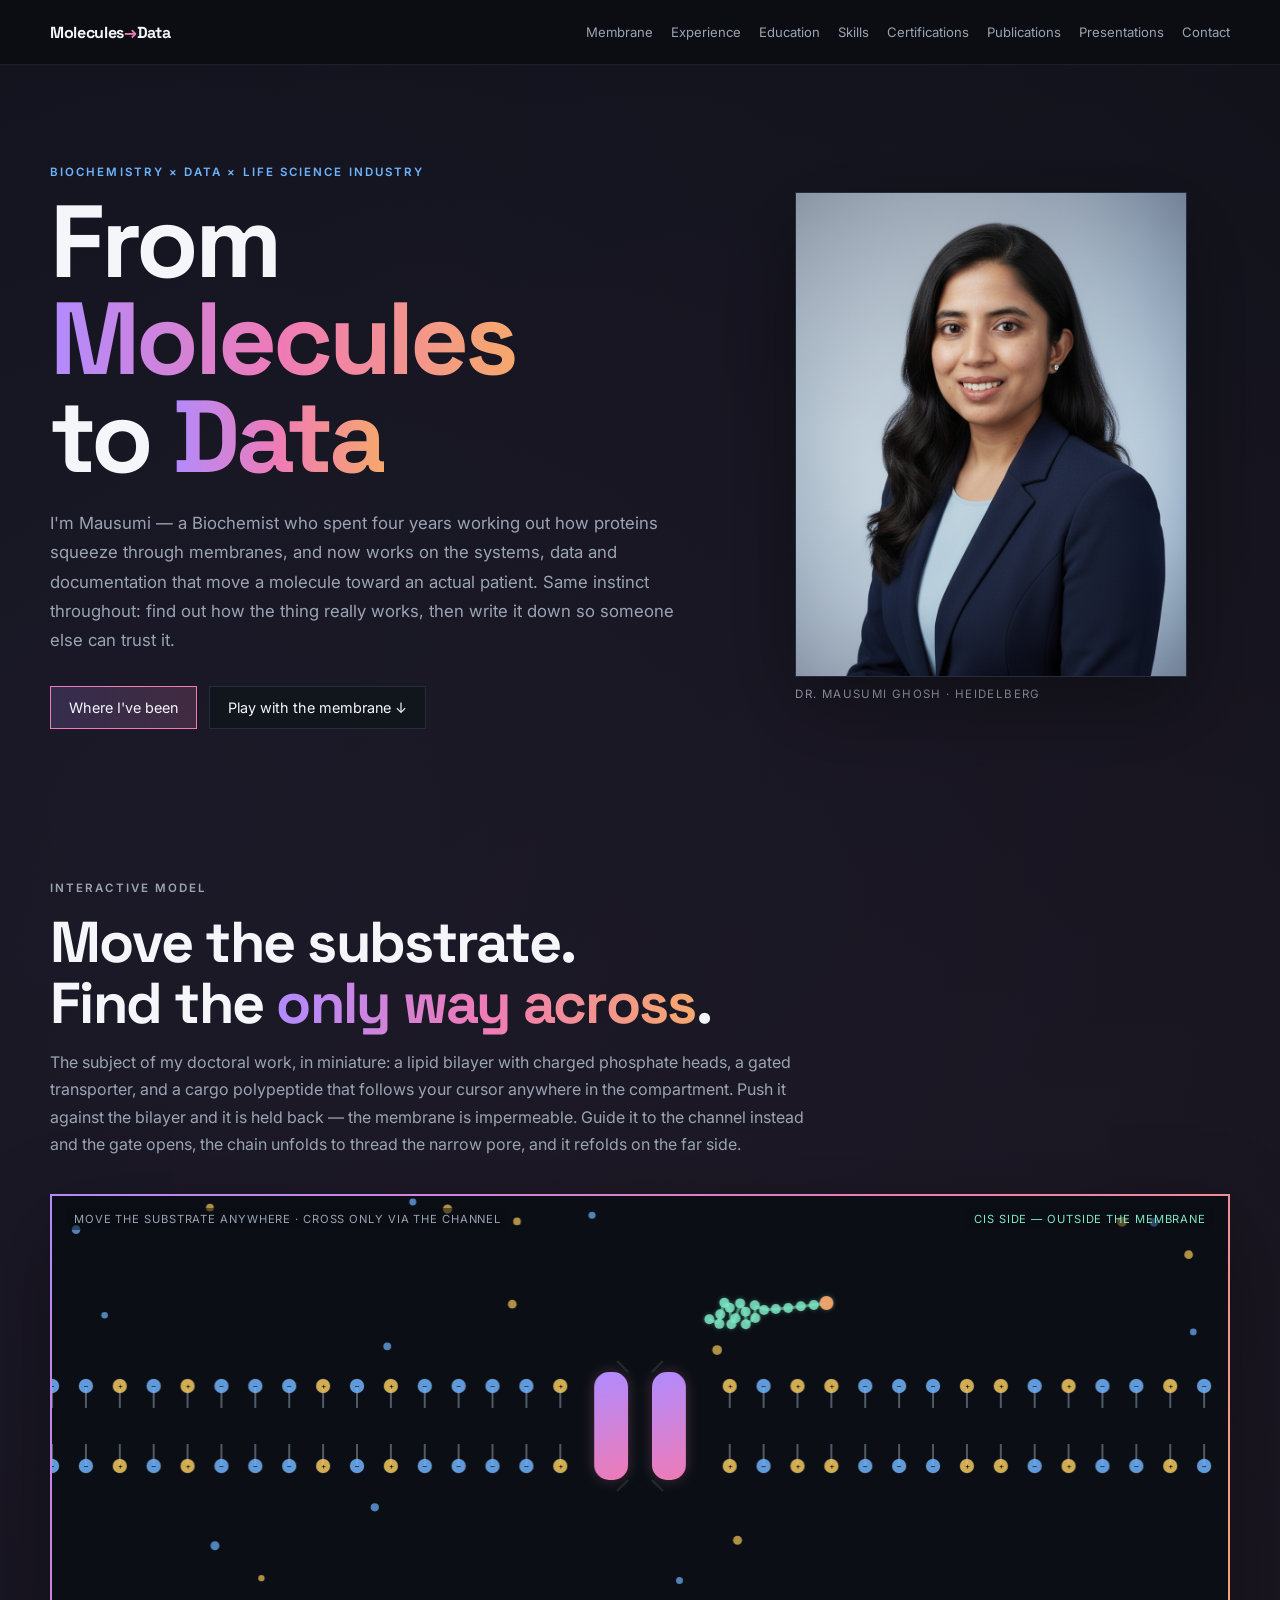
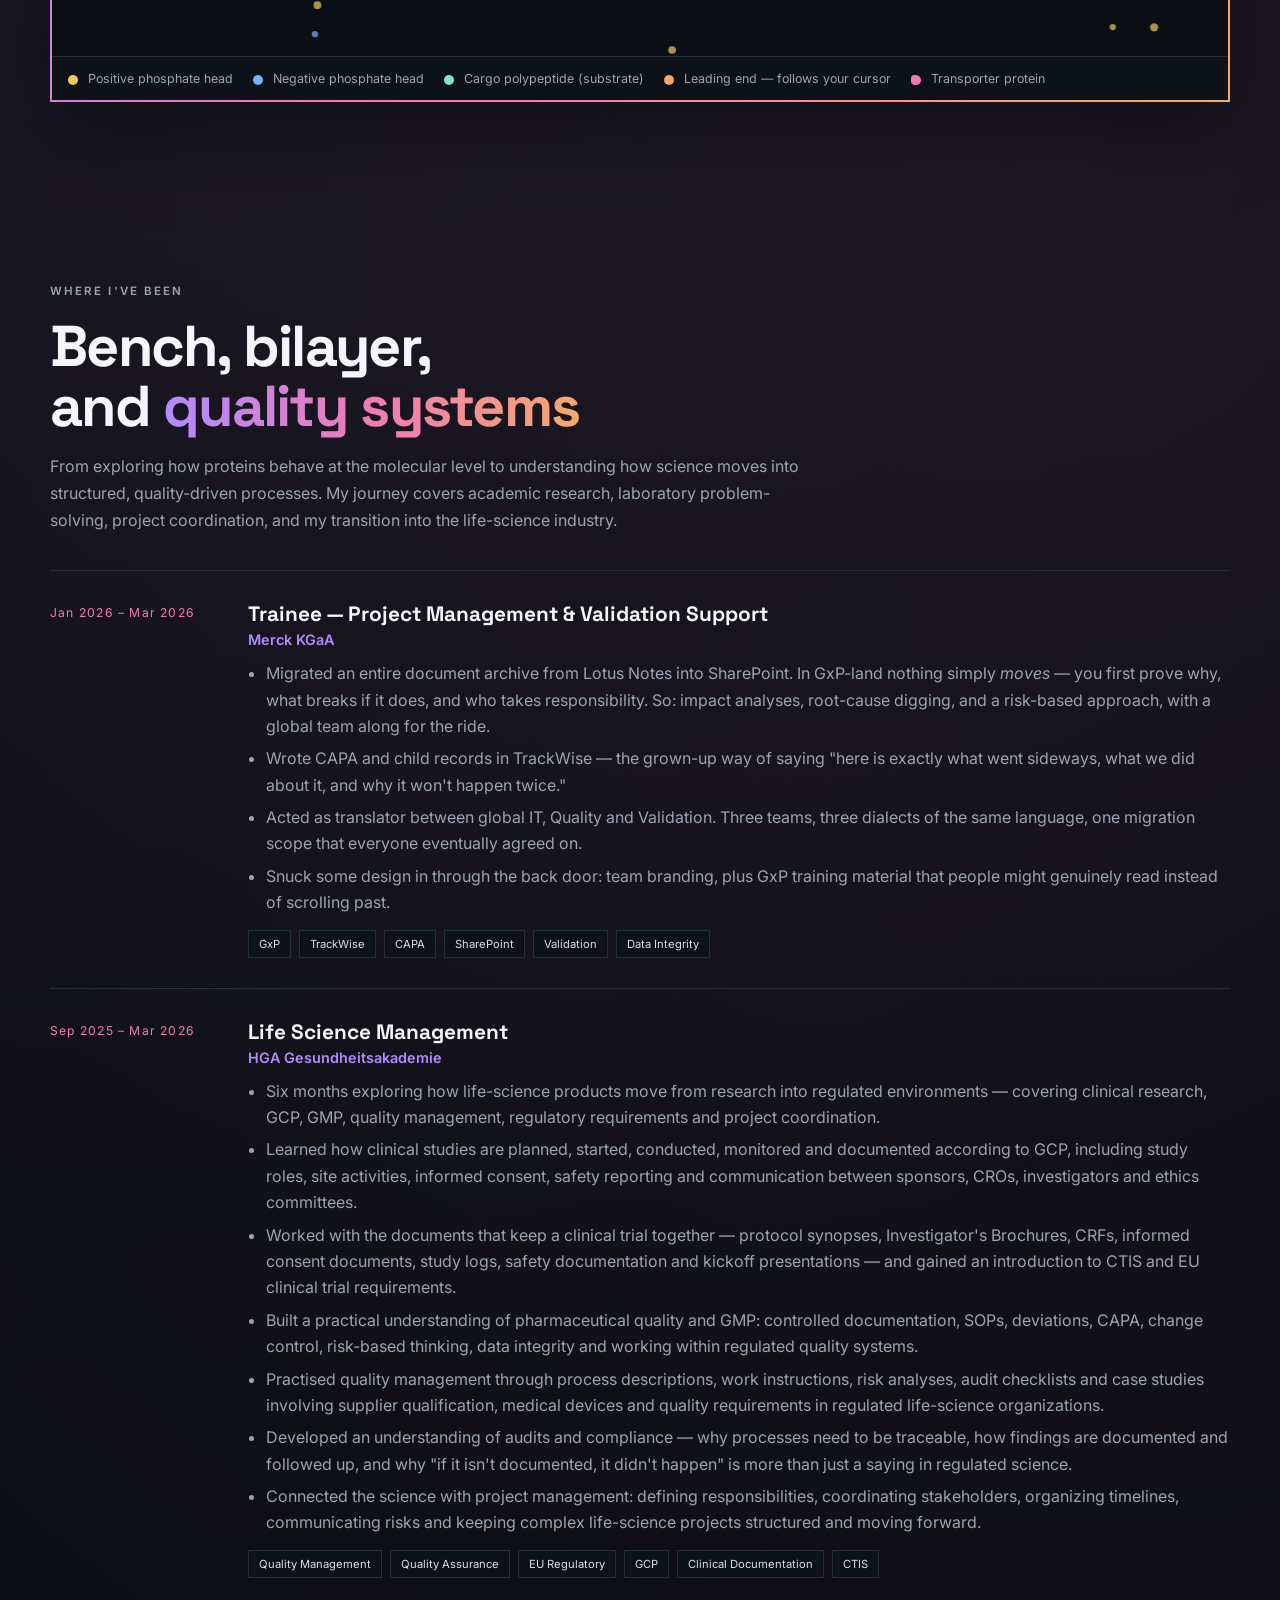
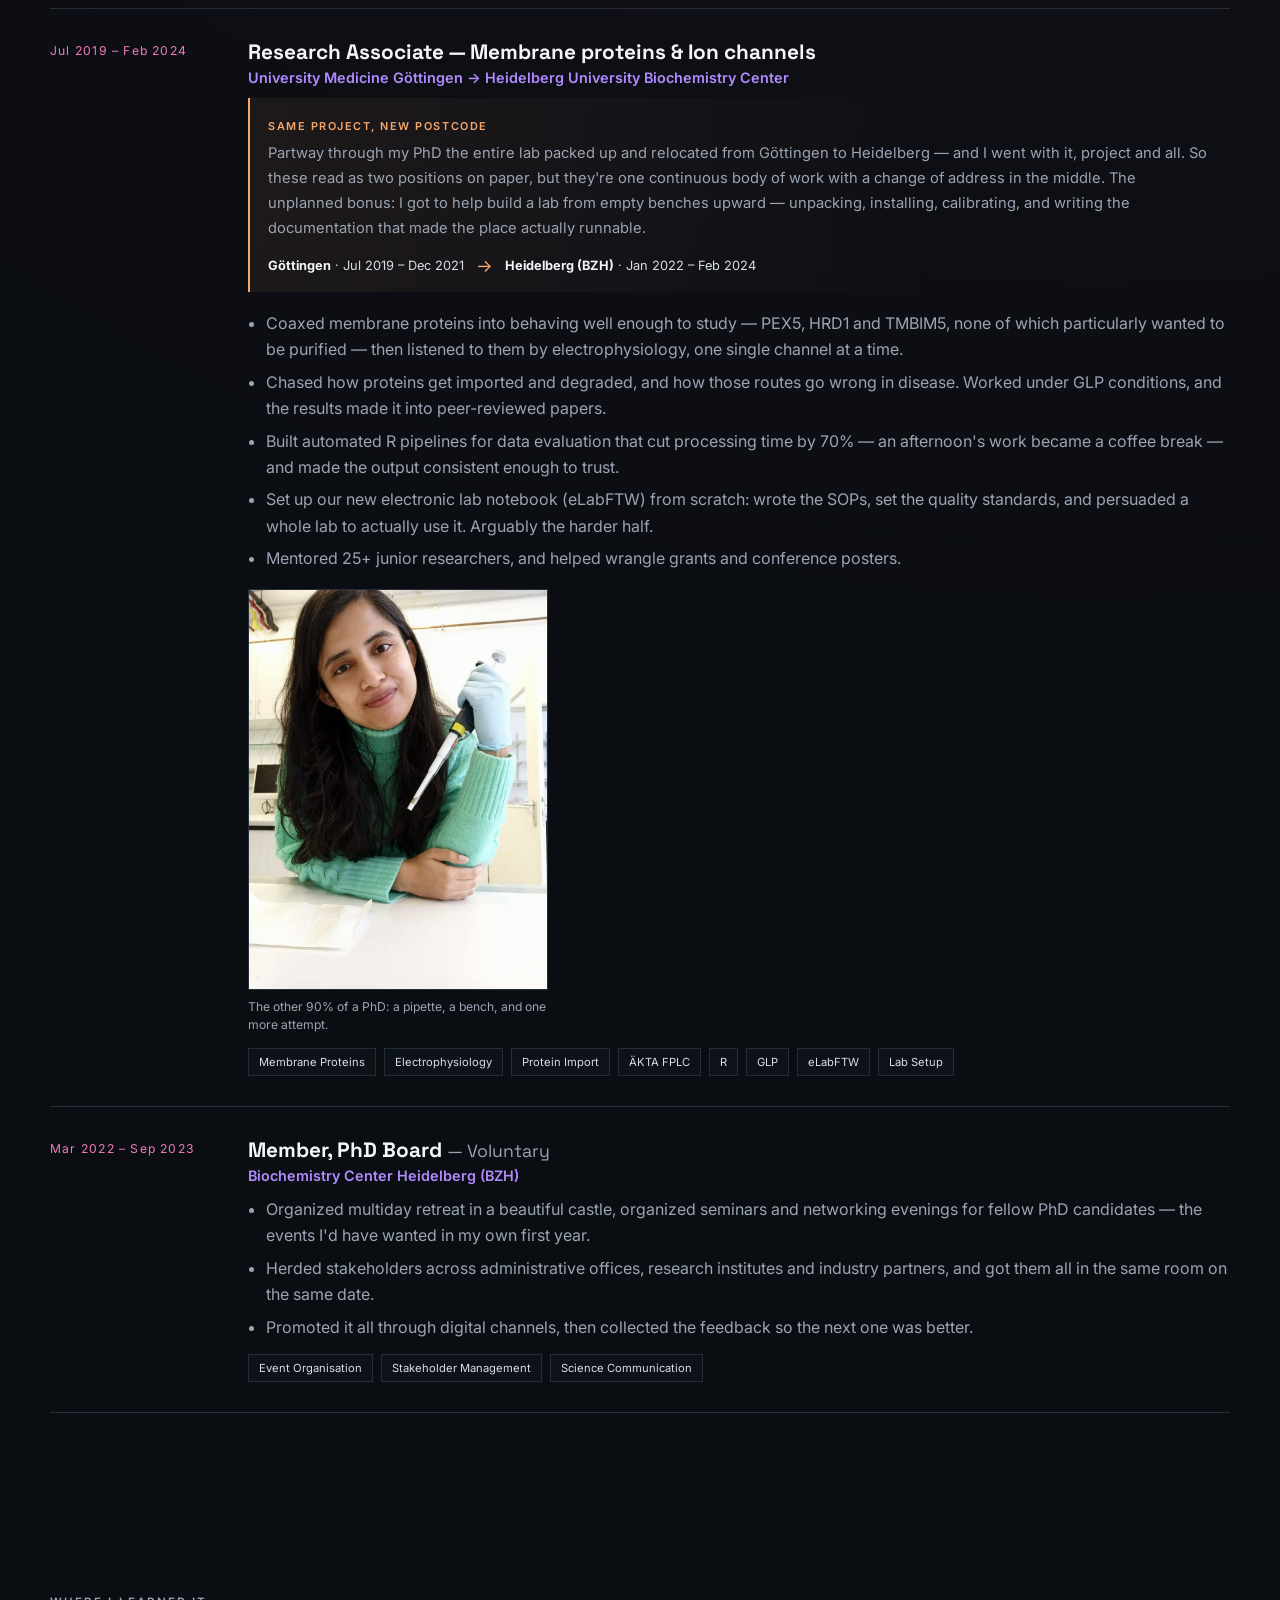
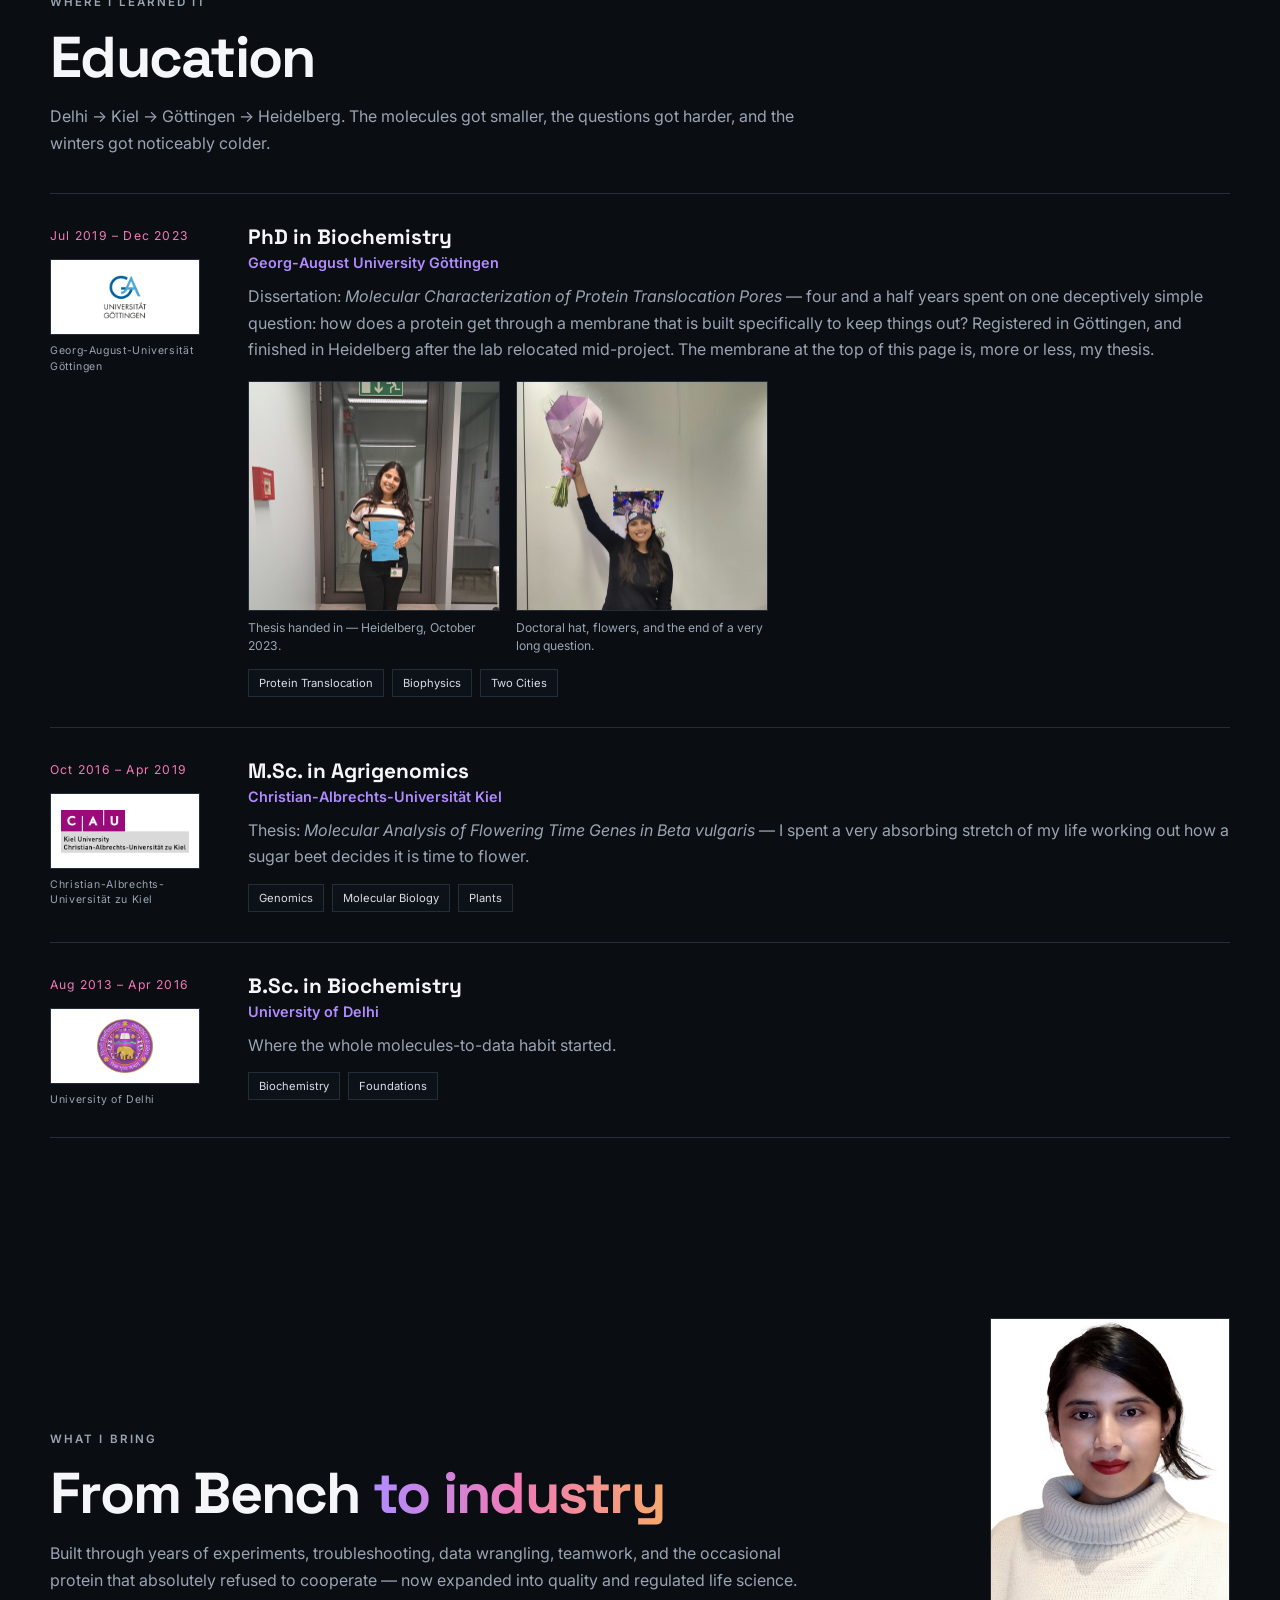
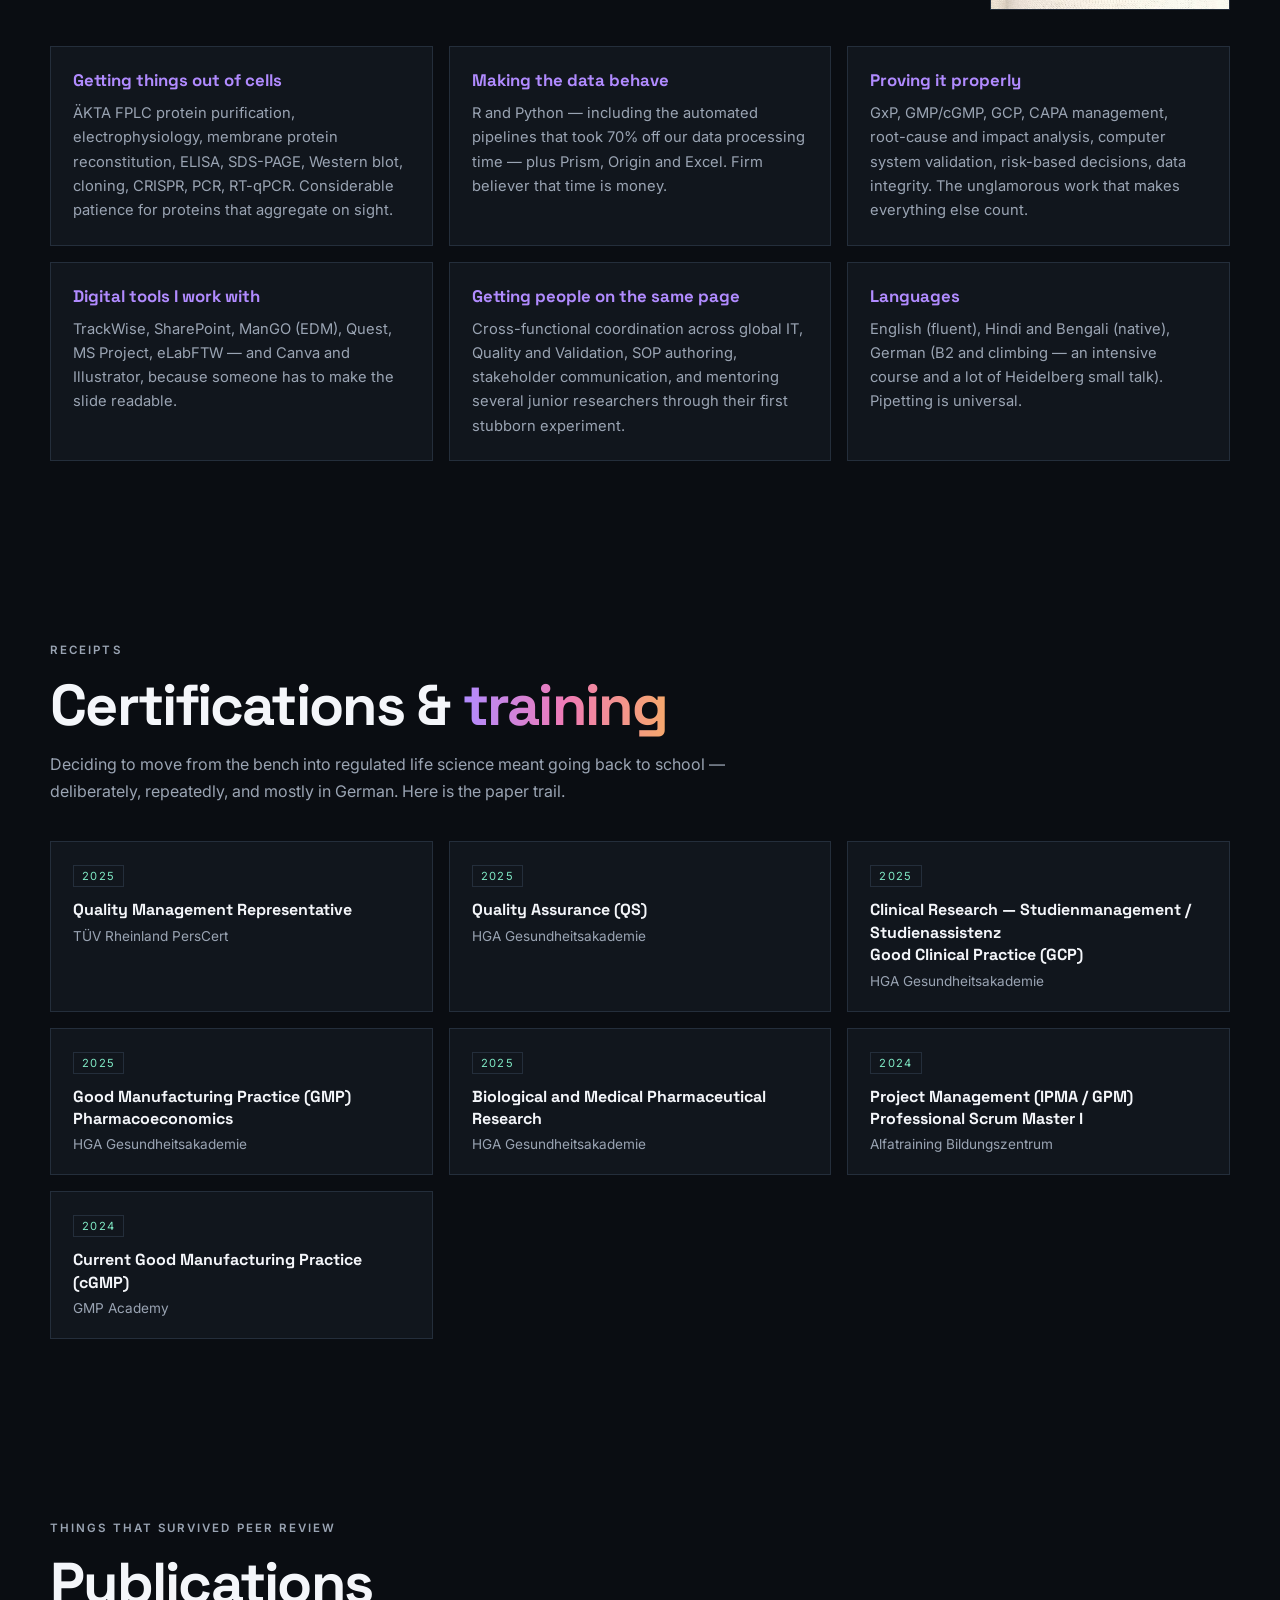
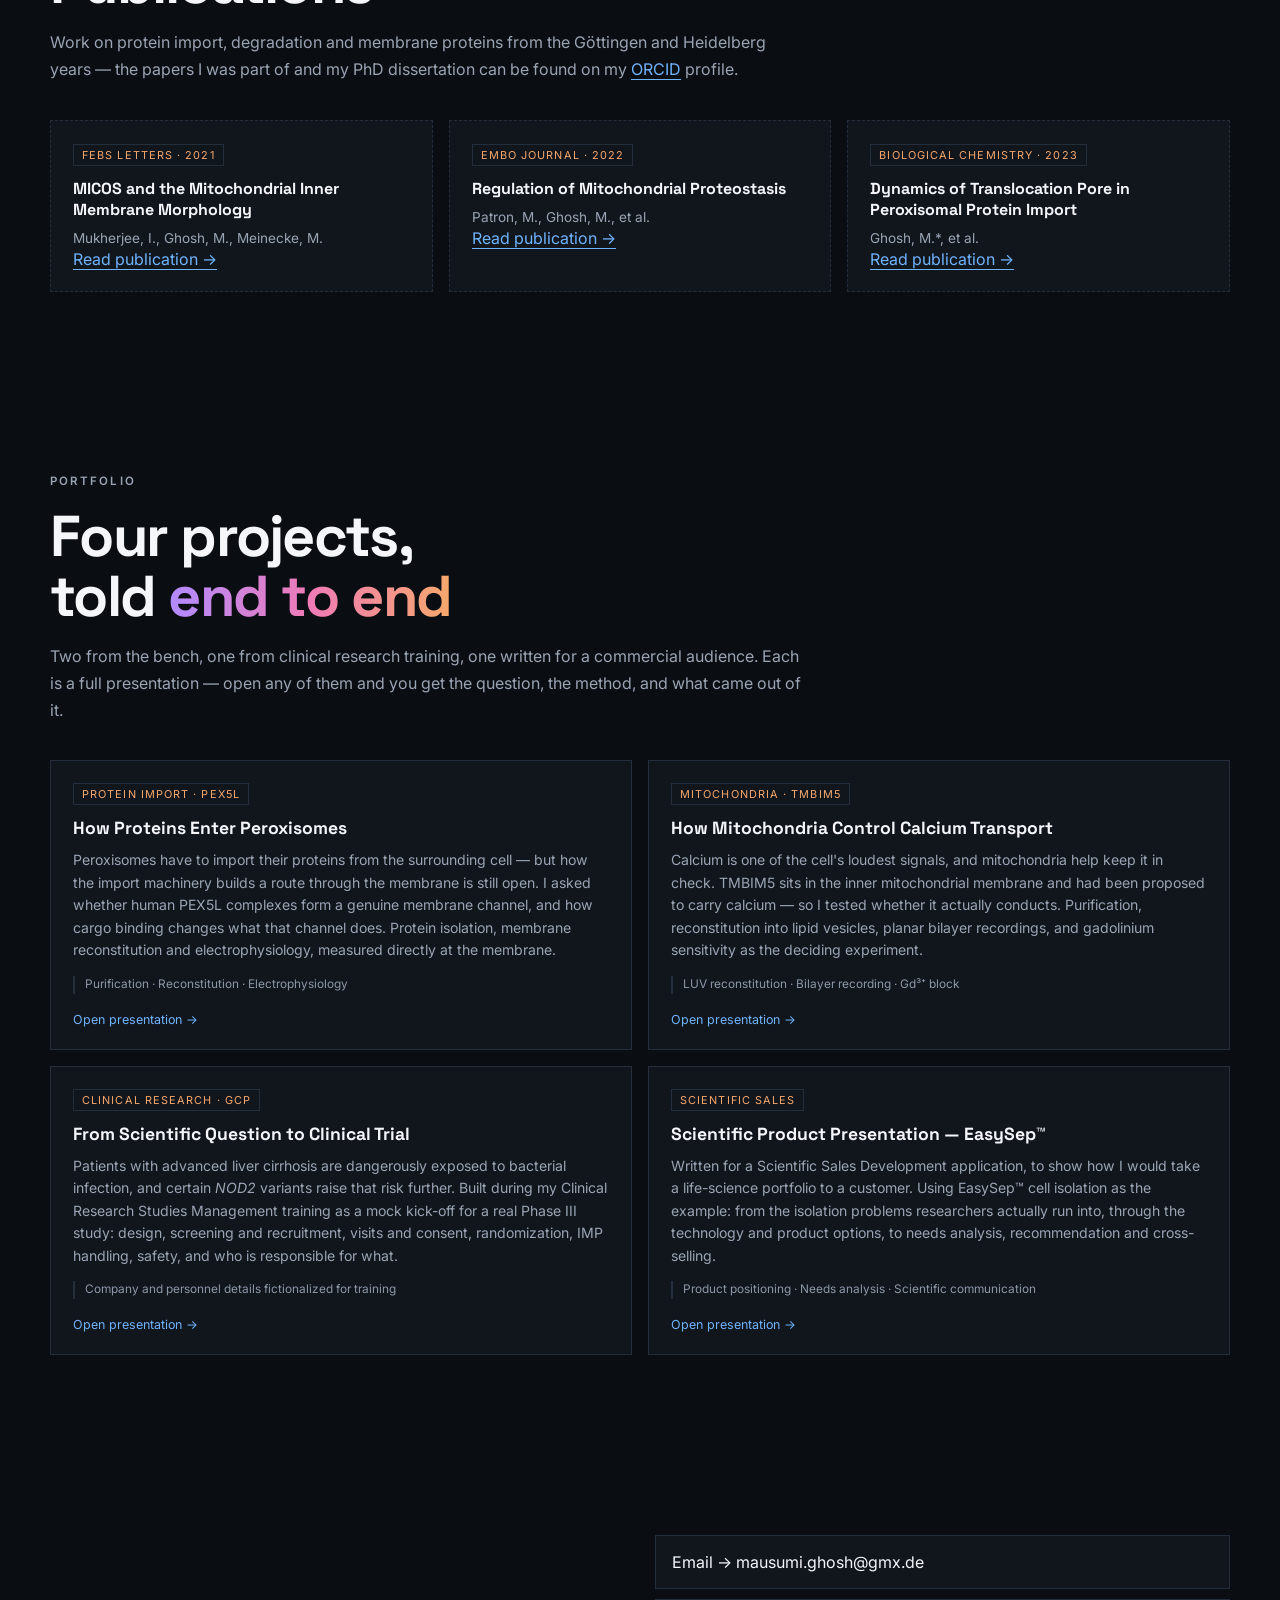
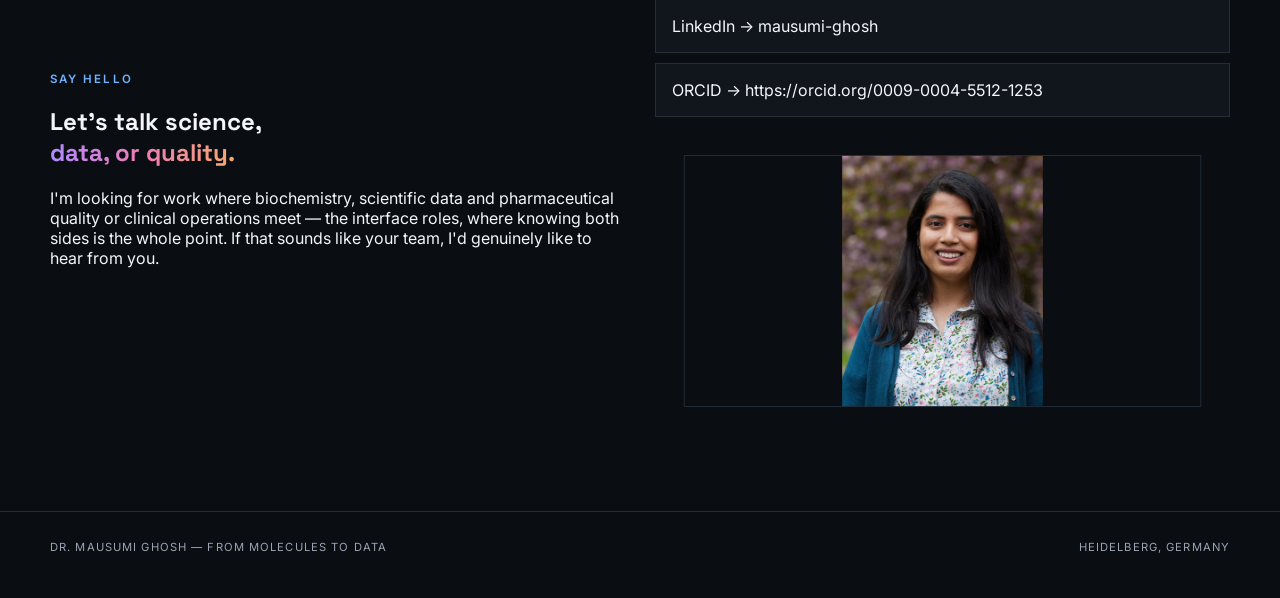
==== index.html @ 6fac4096 "Typo" ====
<!DOCTYPE html>
<html lang="en">
<head>
<meta charset="UTF-8" />
<meta name="viewport" content="width=device-width, initial-scale=1.0" />
<title>From Molecules to Data — Dr. Mausumi Ghosh</title>
<meta name="description" content="Dr. Mausumi Ghosh — Biochemist bridging membrane protein research, scientific data, and pharmaceutical quality." />
<link rel="icon" href="data:,">
<link rel="preconnect" href="https://fonts.googleapis.com">
<link rel="preconnect" href="https://fonts.gstatic.com" crossorigin>
<link href="https://fonts.googleapis.com/css2?family=Space+Grotesk:wght@500;700&family=Inter:wght@400;500;600&display=swap" rel="stylesheet">
<link rel="stylesheet" href="style.css">
</head>
<body>

<nav>
  <div class="shell nav-inner">
    <a class="brand" href="#top">Molecules<span>→</span>Data</a>
    <div class="links">
      <a href="#membrane">Membrane</a>
      <a href="#experience">Experience</a>
      <a href="#education">Education</a>
      <a href="#skills">Skills</a>
      <a href="#certifications">Certifications</a>
      <a href="#publications">Publications</a>
      <a href="#presentations">Presentations</a>
      <a href="#contact">Contact</a>
    </div>
  </div>
</nav>

<header class="hero" id="top">
  <div class="shell hero-inner">
    <div class="hero-copy">
    <p class="kicker">Biochemistry × Data × Life Science Industry</p>
    <h1>From <span class="gradient">Molecules</span><br>to <span class="gradient">Data</span></h1>
    <p class="lead">I'm Mausumi — a Biochemist who spent four years working out how proteins squeeze through
      membranes, and now works on the systems, data and documentation that move a molecule toward an actual patient.
      Same instinct throughout: find out how the thing really works, then write it down so someone else can trust it.</p>
    <div class="ctas">
      <a class="btn primary" href="#experience">Where I've been</a>
      <a class="btn" href="#membrane">Play with the membrane ↓</a>
    </div>
    </div>
    <figure class="hero-portrait">
      <img src="docs/Images/Personal Pics/Mausumi.png" alt="Portrait of Dr. Mausumi Ghosh" width="900" height="1116">
      <figcaption>Dr. Mausumi Ghosh · Heidelberg</figcaption>
    </figure>
  </div>
</header>

<section id="membrane">
  <div class="shell">
    <div class="section-title">
      <p class="eyebrow">Interactive model</p>
      <h2>Move the substrate.<br>Find the <span class="gradient">only way across</span>.</h2>
      <p>The subject of my doctoral work, in miniature: a lipid bilayer with charged phosphate heads, a gated
        transporter, and a cargo polypeptide that follows your cursor anywhere in the compartment. Push it against
        the bilayer and it is held back — the membrane is impermeable. Guide it to the channel instead and the gate
        opens, the chain unfolds to thread the narrow pore, and it refolds on the far side.</p>
    </div>
    <div class="canvas-frame">
      <canvas id="membraneCanvas"></canvas>
      <div class="canvas-hint">move the substrate anywhere · cross only via the channel</div>
      <div class="canvas-readout" id="translocationReadout">translocation 10%</div>
      <div class="legend">
        <span><i class="dot pos"></i> Positive phosphate head</span>
        <span><i class="dot neg"></i> Negative phosphate head</span>
        <span><i class="dot mol"></i> Cargo polypeptide (substrate)</span>
        <span><i class="dot lead"></i> Leading end — follows your cursor</span>
        <span><i class="dot protein"></i> Transporter protein</span>
      </div>
    </div>
  </div>
</section>

<section id="experience">
  <div class="shell">
    <div class="section-title">
      <p class="eyebrow">Where I've been</p>
      <h2>Bench, bilayer,<br>and <span class="gradient">quality systems</span></h2>
      <p>From exploring how proteins behave at the molecular level to understanding how 
        science moves into structured, quality-driven processes. My journey covers academic 
        research, laboratory problem-solving, project coordination, and my transition into 
        the life-science industry.  </p>
    </div>
    <div class="timeline">

      <div class="timeline-item">
        <div class="timeline-date">Jan 2026 – Mar 2026</div>
        <div class="timeline-body">
          <h3>Trainee — Project Management &amp; Validation Support</h3>
          <p class="org">Merck KGaA</p>
          <ul>
            <li>Migrated an entire document archive from Lotus Notes into SharePoint. In GxP-land nothing simply
              <em>moves</em> — you first prove why, what breaks if it does, and who takes responsibility. So: impact
              analyses, root-cause digging, and a risk-based approach, with a global team along for the ride.</li>
            <li>Wrote CAPA and child records in TrackWise — the grown-up way of saying "here is exactly what went
              sideways, what we did about it, and why it won't happen twice."</li>
            <li>Acted as translator between global IT, Quality and Validation. Three teams, three dialects of the
              same language, one migration scope that everyone eventually agreed on.</li>
            <li>Snuck some design in through the back door: team branding, plus GxP training material that people
              might genuinely read instead of scrolling past.</li>
          </ul>
          <div class="tag-row">
            <span class="tag">GxP</span><span class="tag">TrackWise</span><span class="tag">CAPA</span>
            <span class="tag">SharePoint</span><span class="tag">Validation</span><span class="tag">Data Integrity</span>
          </div>
        </div>
      </div>

      <div class="timeline-item">
        <div class="timeline-date">Sep 2025 – Mar 2026</div>
        <div class="timeline-body">
          <h3>Life Science Management</h3>
          <p class="org">HGA Gesundheitsakademie</p>
<ul>
  <li>Six months exploring how life-science products move from research into regulated environments — covering
    clinical research, GCP, GMP, quality management, regulatory requirements and project coordination.</li>

  <li>Learned how clinical studies are planned, started, conducted, monitored and documented according to GCP,
    including study roles, site activities, informed consent, safety reporting and communication between sponsors,
    CROs, investigators and ethics committees.</li>

  <li>Worked with the documents that keep a clinical trial together — protocol synopses, Investigator's Brochures,
    CRFs, informed consent documents, study logs, safety documentation and kickoff presentations — and gained an
    introduction to CTIS and EU clinical trial requirements.</li>

  <li>Built a practical understanding of pharmaceutical quality and GMP: controlled documentation, SOPs,
    deviations, CAPA, change control, risk-based thinking, data integrity and working within regulated quality
    systems.</li>

  <li>Practised quality management through process descriptions, work instructions, risk analyses, audit
    checklists and case studies involving supplier qualification, medical devices and quality requirements in
    regulated life-science organizations.</li>

  <li>Developed an understanding of audits and compliance — why processes need to be traceable, how findings are
    documented and followed up, and why "if it isn't documented, it didn't happen" is more than just a saying in
    regulated science.</li>

  <li>Connected the science with project management: defining responsibilities, coordinating stakeholders,
    organizing timelines, communicating risks and keeping complex life-science projects structured and moving
    forward.</li>
</ul>
          </ul>
          <div class="tag-row">
            <span class="tag">Quality Management</span><span class="tag">Quality Assurance</span><span class="tag">EU Regulatory</span><span class="tag">GCP</span><span class="tag">Clinical Documentation</span>
            <span class="tag">CTIS</span>
          </div>
        </div>
      </div>

      <div class="timeline-item">
        <div class="timeline-date">Jul 2019 – Feb 2024</div>
        <div class="timeline-body">
          <h3>Research Associate — Membrane proteins &amp; Ion channels</h3>
          <p class="org">University Medicine Göttingen → Heidelberg University Biochemistry Center</p>

          <div class="move-note">
            <span class="move-label">Same project, new postcode</span>
            <p>Partway through my PhD the entire lab packed up and relocated from Göttingen to Heidelberg — and I
              went with it, project and all. So these read as two positions on paper, but they're one continuous
              body of work with a change of address in the middle. The unplanned bonus: I got to help build a lab
              from empty benches upward — unpacking, installing, calibrating, and writing the documentation that
              made the place actually runnable.</p>
            <div class="move-legs">
              <span><strong>Göttingen</strong> · Jul 2019 – Dec 2021</span>
              <span class="move-arrow">→</span>
              <span><strong>Heidelberg (BZH)</strong> · Jan 2022 – Feb 2024</span>
            </div>
          </div>

          <ul>
            <li>Coaxed membrane proteins into behaving well enough to study — PEX5, HRD1 and TMBIM5, none of which
              particularly wanted to be purified — then listened to them by electrophysiology, one single channel
              at a time.</li>
            <li>Chased how proteins get imported and degraded, and how those routes go wrong in disease. Worked
              under GLP conditions, and the results made it into peer-reviewed papers.</li>
            <li>Built automated R pipelines for data evaluation that cut processing time by 70% — an afternoon's
              work became a coffee break — and made the output consistent enough to trust.</li>
            <li>Set up our new electronic lab notebook (eLabFTW) from scratch: wrote the SOPs, set the quality
              standards, and persuaded a whole lab to actually use it. Arguably the harder half.</li>
            <li>Mentored 25+ junior researchers, and helped wrangle grants and conference posters.</li>
          </ul>
          <figure class="photo-inline">
            <img src="assets/photos/lab-bench.jpg" alt="Mausumi Ghosh at the lab bench holding a pipette" loading="lazy" width="1000" height="1336">
            <figcaption>The other 90% of a PhD: a pipette, a bench, and one more attempt.</figcaption>
          </figure>
          <div class="tag-row">
            <span class="tag">Membrane Proteins</span><span class="tag">Electrophysiology</span>
            <span class="tag">Protein Import</span><span class="tag">ÄKTA FPLC</span>
            <span class="tag">R</span><span class="tag">GLP</span><span class="tag">eLabFTW</span>
            <span class="tag">Lab Setup</span>
          </div>
        </div>
      </div>

      <div class="timeline-item">
        <div class="timeline-date">Mar 2022 – Sep 2023</div>
        <div class="timeline-body">
          <h3>Member, PhD Board <span class="muted-note">— Voluntary</span></h3>
          <p class="org">Biochemistry Center Heidelberg (BZH)</p>
          <ul>
            <li>Organized multiday retreat in a beautiful castle, organized seminars and networking evenings for fellow PhD candidates — the events I'd
              have wanted in my own first year.</li>
            <li>Herded stakeholders across administrative offices, research institutes and industry partners, and
              got them all in the same room on the same date.</li>
            <li>Promoted it all through digital channels, then collected the feedback so the next one was better.</li>
          </ul>
          <div class="tag-row">
            <span class="tag">Event Organisation</span><span class="tag">Stakeholder Management</span>
            <span class="tag">Science Communication</span>
          </div>
        </div>
      </div>

    </div>
  </div>
</section>

<section id="education">
  <div class="shell">
    <div class="section-title">
      <p class="eyebrow">Where I learned it</p>
      <h2>Education</h2>
      <p>Delhi → Kiel → Göttingen → Heidelberg. The molecules got smaller, the questions got harder, and the
        winters got noticeably colder.</p>
    </div>
    <div class="timeline">

      <div class="timeline-item">
        <div class="timeline-date">
          Jul 2019 – Dec 2023
          <figure class="uni-logo">
            <img src="assets/uni/goettingen.png" alt="Georg-August-Universität Göttingen logo" loading="lazy" width="300" height="300">
            <figcaption>Georg-August-Universität Göttingen</figcaption>
          </figure>
        </div>
        <div class="timeline-body">
          <h3>PhD in Biochemistry</h3>
          <p class="org">Georg-August University Göttingen</p>
          <p class="single">Dissertation: <em>Molecular Characterization of Protein Translocation Pores</em> —
            four and a half years spent on one deceptively simple question: how does a protein get through a
            membrane that is built specifically to keep things out? Registered in Göttingen, and finished in
            Heidelberg after the lab relocated mid-project. The membrane at the top of this page is, more or
            less, my thesis.</p>
          <div class="photo-strip">
            <figure>
              <img src="assets/photos/thesis-submission.jpg" alt="Mausumi Ghosh holding her bound doctoral thesis" loading="lazy" width="1000" height="1333">
              <figcaption>Thesis handed in — Heidelberg, October 2023.</figcaption>
            </figure>
            <figure>
              <img src="assets/photos/graduation.jpg" alt="Mausumi Ghosh celebrating her doctoral graduation" loading="lazy" width="1000" height="1330">
              <figcaption>Doctoral hat, flowers, and the end of a very long question.</figcaption>
            </figure>
          </div>
          <div class="tag-row">
            <span class="tag">Protein Translocation</span><span class="tag">Biophysics</span>
            <span class="tag">Two Cities</span>
          </div>
        </div>
      </div>

      <div class="timeline-item">
        <div class="timeline-date">
          Oct 2016 – Apr 2019
          <figure class="uni-logo">
            <img src="assets/uni/kiel.png" alt="Christian-Albrechts-Universität zu Kiel logo" loading="lazy" width="340" height="114">
            <figcaption>Christian-Albrechts-Universität zu Kiel</figcaption>
          </figure>
        </div>
        <div class="timeline-body">
          <h3>M.Sc. in Agrigenomics</h3>
          <p class="org">Christian-Albrechts-Universität Kiel</p>
          <p class="single">Thesis: <em>Molecular Analysis of Flowering Time Genes in Beta vulgaris</em> — I spent
            a very absorbing stretch of my life working out how a sugar beet decides it is time to flower. </p>
          <div class="tag-row">
            <span class="tag">Genomics</span><span class="tag">Molecular Biology</span><span class="tag">Plants</span>
          </div>
        </div>
      </div>

      <div class="timeline-item">
        <div class="timeline-date">
          Aug 2013 – Apr 2016
          <figure class="uni-logo">
            <img src="assets/uni/delhi.png" alt="University of Delhi logo" loading="lazy" width="317" height="310">
            <figcaption>University of Delhi</figcaption>
          </figure>
        </div>
        <div class="timeline-body">
          <h3>B.Sc. in Biochemistry</h3>
          <p class="org">University of Delhi</p>
          <p class="single">Where the whole molecules-to-data habit started.</p>
          <div class="tag-row">
            <span class="tag">Biochemistry</span><span class="tag">Foundations</span>
          </div>
        </div>
      </div>

    </div>
  </div>
</section>

<section id="skills">
  <div class="shell">
    <div class="skills-intro">
    <div class="section-title">
      <p class="eyebrow">What I bring </p>
      <h2>From Bench <span class="gradient">to industry</span></h2>
      <p>Built through years of experiments, troubleshooting, data wrangling, teamwork, 
        and the occasional protein that absolutely refused to cooperate — now expanded 
        into quality and regulated life science. </p>
    </div>
      <figure class="portrait-plate">
        <img src="docs/Images/Personal Pics/IMG_20201010_193233.jpg" alt="Portrait of Dr. Mausumi Ghosh" loading="lazy" width="700" height="936">
      </figure>
    </div>
    <div class="skill-grid">
      <div class="skill-card">
        <h3>Getting things out of cells</h3>
        <p>ÄKTA FPLC protein purification, electrophysiology, membrane protein reconstitution, ELISA, SDS-PAGE,
          Western blot, cloning, CRISPR, PCR, RT-qPCR. Considerable patience for proteins that aggregate on sight.</p>
      </div>
      <div class="skill-card">
        <h3>Making the data behave</h3>
        <p>R and Python — including the automated pipelines that took 70% off our data processing time — plus Prism,
          Origin and Excel. Firm believer that time is money.</p>
      </div>
      <div class="skill-card">
        <h3>Proving it properly</h3>
        <p>GxP, GMP/cGMP, GCP, CAPA management, root-cause and impact analysis, computer system validation,
          risk-based decisions, data integrity. The unglamorous work that makes everything else count.</p>
      </div>
      <div class="skill-card">
        <h3>Digital tools I work with</h3>
        <p>TrackWise, SharePoint, ManGO (EDM), Quest, MS Project, eLabFTW — and Canva and Illustrator,
          because someone has to make the slide readable.</p>
      </div>
      <div class="skill-card">
        <h3>Getting people on the same page</h3>
        <p>Cross-functional coordination across global IT, Quality and Validation, SOP authoring, stakeholder
          communication, and mentoring several junior researchers through their first stubborn experiment.</p>
      </div>
      <div class="skill-card">
        <h3>Languages</h3>
        <p>English (fluent), Hindi and Bengali (native), German (B2 and climbing — an intensive course and a lot of
          Heidelberg small talk). Pipetting is universal.</p>
      </div>
    </div>
  </div>
</section>

<section id="certifications">
  <div class="shell">
    <div class="section-title">
      <p class="eyebrow">Receipts</p>
      <h2>Certifications &amp; <span class="gradient">training</span></h2>
      <p>Deciding to move from the bench into regulated life science meant going back to school — deliberately,
        repeatedly, and mostly in German. Here is the paper trail.</p>
    </div>
    <div class="cert-grid">
      <div class="cert-card">
        <span class="cert-year">2025</span>
        <h3>Quality Management Representative</h3>
        <p>TÜV Rheinland PersCert</p>
      </div>
      <div class="cert-card">
        <span class="cert-year">2025</span>
        <h3>Quality Assurance (QS)</h3>
        <p>HGA Gesundheitsakademie</p>
      </div>
      <div class="cert-card">
        <span class="cert-year">2025</span>
        <h3>Clinical Research — Studienmanagement / Studienassistenz<br>Good Clinical Practice (GCP)</h3>
        <p>HGA Gesundheitsakademie</p>
      </div>
      <div class="cert-card">
        <span class="cert-year">2025</span>
        <h3>Good Manufacturing Practice (GMP)<br>Pharmacoeconomics</h3>
        <p>HGA Gesundheitsakademie</p>
      </div>
      <div class="cert-card">
        <span class="cert-year">2025</span>
        <h3>Biological and Medical Pharmaceutical Research</h3>
        <p>HGA Gesundheitsakademie</p>
      </div>
      <div class="cert-card">
        <span class="cert-year">2024</span>
        <h3>Project Management (IPMA / GPM)<br>Professional Scrum Master I</h3>
        <p>Alfatraining Bildungszentrum</p>
      </div>
      <div class="cert-card">
        <span class="cert-year">2024</span>
        <h3>Current Good Manufacturing Practice (cGMP)</h3>
        <p>GMP Academy</p>
      </div>
    </div>
  </div>
</section>

<section id="publications">
  <div class="shell">
    <div class="section-title">
      <p class="eyebrow">Things that survived peer review</p>
      <h2>Publications</h2>
      <p>Work on protein import, degradation and membrane proteins from the Göttingen and Heidelberg years — the
        papers I was part of and my PhD dissertation can be found on my 
        <a class="inline-link" href="#" id="orcidLink" target="_blank" rel="noopener">ORCID</a> profile.
      </p>
    </div>
    <div class="pub-grid" id="pubGrid">
      <div class="pub-card">
        <span class="pub-tag">FEBS Letters · 2021</span>
        <h3>MICOS and the Mitochondrial Inner Membrane Morphology</h3>
        <p>Mukherjee, I., Ghosh, M., Meinecke, M.</p>
        <a class="inline-link" href="https://doi.org/10.1002/1873-3468.14089" target="_blank" rel="noopener">Read publication →</a>
      </div>
      <div class="pub-card">
        <span class="pub-tag">EMBO Journal · 2022</span>
        <h3>Regulation of Mitochondrial Proteostasis</h3>
        <p>Patron, M., Ghosh, M., et al.</p>
        <a class="inline-link" href="https://doi.org/10.15252/embj.2021110476" target="_blank" rel="noopener">Read publication →</a>
      </div>
      <div class="pub-card">
        <span class="pub-tag">Biological Chemistry · 2023</span>
        <h3>Dynamics of Translocation Pore in Peroxisomal Protein Import</h3>
        <p>Ghosh, M.*, et al.</p>
        <a class="inline-link" href="https://www.degruyterbrill.com/document/doi/10.1515/hsz-2022-0170/html" target="_blank" rel="noopener">Read publication →</a>
      </div>
    </div>
  </div>
</section>

<section id="presentations">
  <div class="shell">
    <div class="section-title">
      <p class="eyebrow">Portfolio</p>
      <h2>Four projects,<br>told <span class="gradient">end to end</span></h2>
      <p>Two from the bench, one from clinical research training, one written for a commercial audience. Each is a
        full presentation — open any of them and you get the question, the method, and what came out of it.</p>
    </div>
    <div class="pres-grid">

      <a class="pres-card" href="assets/presentations/human-pex5-peroxisomal-import.pdf" target="_blank" rel="noopener">
        <span class="pub-tag">Protein import · PEX5L</span>
        <h3>How Proteins Enter Peroxisomes</h3>
        <p>Peroxisomes have to import their proteins from the surrounding cell — but how the import machinery
          builds a route through the membrane is still open. I asked whether human PEX5L complexes form a genuine
          membrane channel, and how cargo binding changes what that channel does. Protein isolation, membrane
          reconstitution and electrophysiology, measured directly at the membrane.</p>
        <span class="pres-meta">Purification · Reconstitution · Electrophysiology</span>
        <span class="pres-link">Open presentation →</span>
      </a>

      <a class="pres-card" href="assets/presentations/tmbim5-calcium-transport.pdf" target="_blank" rel="noopener">
        <span class="pub-tag">Mitochondria · TMBIM5</span>
        <h3>How Mitochondria Control Calcium Transport</h3>
        <p>Calcium is one of the cell's loudest signals, and mitochondria help keep it in check. TMBIM5 sits in the
          inner mitochondrial membrane and had been proposed to carry calcium — so I tested whether it actually
          conducts. Purification, reconstitution into lipid vesicles, planar bilayer recordings, and gadolinium
          sensitivity as the deciding experiment.</p>
        <span class="pres-meta">LUV reconstitution · Bilayer recording · Gd³⁺ block</span>
        <span class="pres-link">Open presentation →</span>
      </a>

      <a class="pres-card" href="assets/presentations/clinical-trial-kickoff.pdf" target="_blank" rel="noopener">
        <span class="pub-tag">Clinical research · GCP</span>
        <h3>From Scientific Question to Clinical Trial</h3>
        <p>Patients with advanced liver cirrhosis are dangerously exposed to bacterial infection, and certain
          <em>NOD2</em> variants raise that risk further. Built during my Clinical Research Studies Management
          training as a mock kick-off for a real Phase III study: design, screening and recruitment, visits and
          consent, randomization, IMP handling, safety, and who is responsible for what.</p>
        <span class="pres-meta">Company and personnel details fictionalized for training</span>
        <span class="pres-link">Open presentation →</span>
      </a>

      <a class="pres-card" href="assets/presentations/easysep-product-portfolio.pdf" target="_blank" rel="noopener">
        <span class="pub-tag">Scientific sales</span>
        <h3>Scientific Product Presentation — EasySep™</h3>
        <p>Written for a Scientific Sales Development application, to show how I would take a life-science
          portfolio to a customer. Using EasySep™ cell isolation as the example: from the isolation problems
          researchers actually run into, through the technology and product options, to needs analysis,
          recommendation and cross-selling.</p>
        <span class="pres-meta">Product positioning · Needs analysis · Scientific communication</span>
        <span class="pres-link">Open presentation →</span>
      </a>

    </div>
  </div>
</section>

<section id="contact">
  <div class="shell contact-grid">
    <div>
      <p class="eyebrow">Say hello</p>
      <h2>Let's talk science,<br><span class="gradient">data, or quality.</span></h2>
      <p>I'm looking for work where biochemistry, scientific data and pharmaceutical quality or clinical operations
        meet — the interface roles, where knowing both sides is the whole point. If that sounds like your team,
        I'd genuinely like to hear from you.</p>
    </div>
    <div class="contact-links">
      <a class="contact-link" href="mailto:mausumi.ghosh@gmx.de">Email → mausumi.ghosh@gmx.de</a>
      <a class="contact-link" href="https://www.linkedin.com/in/mausumi-ghosh" target="_blank" rel="noopener">LinkedIn → mausumi-ghosh</a>
      <a class="contact-link" href="#" id="orcidLink2" target="_blank" rel="noopener">ORCID → add your iD</a>
      <figure class="contact-portrait">
        <img src="assets/photos/portrait-outdoor.jpg" alt="Portrait of Dr. Mausumi Ghosh outdoors" loading="lazy" width="900" height="1126">
      </figure>
    </div>
  </div>
</section>

<footer class="site-footer">
  <div class="shell footer-inner">
    <span>DR. MAUSUMI GHOSH — FROM MOLECULES TO DATA</span>
    <span>HEIDELBERG, GERMANY</span>
  </div>
</footer>

<script src="script.js"></script>
</body>
</html>
---- style.css ----
:root{
  --bg:#0a0d12;
  --panel:#11161d;
  --panel2:#151c24;
  --text:#f4f6fa;
  --muted:#9aa4b3;
  --line:#242e3b;
  --mint:#7fe8c4;
  --purple:#b18bff;
  --pink:#ef7bb6;
  --peach:#f6a86c;
  --blue:#6fb4ff;
  --pos:#f6c85a;
  --neg:#6fb4ff;
  --shadow:0 28px 80px rgba(0,0,0,.35);
}

*{box-sizing:border-box}
html{scroll-behavior:smooth}
body{
  margin:0;
  background:
    radial-gradient(circle at 12% 8%, rgba(177,139,255,.08), transparent 24%),
    radial-gradient(circle at 86% 18%, rgba(239,123,182,.06), transparent 26%),
    var(--bg);
  color:var(--text);
  font-family:'Inter',ui-sans-serif,system-ui,-apple-system,sans-serif;
}
h1,h2,h3{font-family:'Space Grotesk',ui-sans-serif,system-ui,sans-serif}
a{color:inherit;text-decoration:none}
.shell{width:min(1180px,calc(100% - 34px));margin:auto}
.gradient{
  background:linear-gradient(90deg,var(--purple),var(--pink),var(--peach));
  -webkit-background-clip:text;background-clip:text;color:transparent;
}

nav{
  position:sticky;top:0;z-index:30;
  border-bottom:1px solid rgba(255,255,255,.08);
  background:rgba(10,13,18,.82);
  backdrop-filter:blur(14px);
}
.nav-inner{height:64px;display:flex;align-items:center;justify-content:space-between;gap:20px}
.brand{font-weight:700;letter-spacing:-.02em;font-family:'Space Grotesk',sans-serif}
.brand span{color:var(--pink)}
.links{display:flex;gap:18px;flex-wrap:wrap}
.links a{font-size:.82rem;color:var(--muted)}
.links a:hover{color:var(--text)}

.hero{padding:100px 0 60px}
.hero-inner{
  display:grid;grid-template-columns:minmax(0,1.15fr) minmax(0,.85fr);
  gap:56px;align-items:center;
}
.hero-portrait{margin:0; max-width:440px; width:82%; justify-self:center;}
.hero-portrait img{
  display:block;width:100%;height:auto;
  border:1px solid var(--line);
  box-shadow:var(--shadow);
  filter:saturate(.95);
}
.hero-portrait figcaption{
  margin-top:10px;color:var(--muted);font-size:.72rem;
  letter-spacing:.12em;text-transform:uppercase;
}
.kicker,.eyebrow{
  color:var(--blue);text-transform:uppercase;letter-spacing:.18em;
  font-size:.72rem;margin:0 0 14px;font-weight:600;
}
.hero h1{
  margin:0;font-size:clamp(3rem,8vw,6.4rem);line-height:.95;
  letter-spacing:-.04em;font-weight:700;
}
.hero p.lead{max-width:680px;color:var(--muted);line-height:1.75;font-size:1.05rem;margin:24px 0 30px}
.ctas{display:flex;gap:12px;flex-wrap:wrap}
.btn{
  display:inline-block;border:1px solid var(--line);background:var(--panel);
  color:var(--text);padding:12px 18px;cursor:pointer;transition:.2s ease;font-size:.9rem;
}
.btn:hover{transform:translateY(-2px);border-color:var(--pink)}
.btn.primary{
  background:linear-gradient(90deg,rgba(177,139,255,.18),rgba(239,123,182,.18));
  border-color:var(--pink);
}

section{padding:90px 0}
.section-title{margin-bottom:36px;max-width:760px}
.section-title h2{margin:8px 0 16px;font-size:clamp(2.1rem,4.5vw,3.6rem);letter-spacing:-.03em;line-height:1.05}
.section-title p{color:var(--muted);line-height:1.7}

/* membrane canvas */
.canvas-frame{
  position:relative;padding:2px;
  background:linear-gradient(135deg,var(--purple),var(--pink),var(--peach));
  box-shadow:var(--shadow);
}
#membraneCanvas{
  display:block;width:100%;height:460px;background:#0b0f15;
  touch-action:none;
}
.canvas-hint{
  position:absolute;top:14px;left:16px;color:var(--muted);
  font-size:.7rem;letter-spacing:.08em;text-transform:uppercase;
  pointer-events:none;background:rgba(10,13,18,.5);padding:4px 8px;
}
.canvas-readout{
  position:absolute;top:14px;right:16px;color:var(--mint);
  font-size:.7rem;letter-spacing:.08em;text-transform:uppercase;
  pointer-events:none;background:rgba(10,13,18,.5);padding:4px 8px;
  font-variant-numeric:tabular-nums;
}
.legend{
  display:flex;gap:20px;flex-wrap:wrap;padding:14px 16px;background:#0d1118;
  font-size:.78rem;color:var(--muted);border-top:1px solid var(--line);
}
.legend .dot{display:inline-block;width:10px;height:10px;border-radius:50%;margin-right:6px;vertical-align:middle}
.dot.pos{background:var(--pos)}
.dot.neg{background:var(--neg)}
.dot.mol{background:var(--mint)}
.dot.lead{background:var(--peach)}
.dot.protein{background:var(--pink);border-radius:40% 60% 55% 45%}

/* timeline */
.timeline{display:grid}
.timeline-item{
  display:grid;grid-template-columns:170px 1fr;gap:28px;
  padding:30px 0;border-top:1px solid var(--line);
}
.timeline-item:last-child{border-bottom:1px solid var(--line)}
.timeline-date{color:var(--pink);font-size:.76rem;letter-spacing:.1em;padding-top:4px}
.uni-logo{margin:16px 0 0;max-width:150px}
.uni-logo img{
  display:block;width:100%;height:76px;object-fit:contain;
  background:#fff;border:1px solid var(--line);padding:10px;
}
.uni-logo figcaption{
  margin-top:8px;color:var(--muted);font-size:.66rem;
  letter-spacing:.06em;line-height:1.45;text-transform:none;
}
.timeline-body h3{margin:0 0 4px;font-size:1.3rem}
.timeline-body .org{color:var(--purple);margin:0 0 12px;font-size:.9rem;font-weight:600}
.timeline-body ul{margin:0;padding-left:18px;color:var(--muted);line-height:1.65}
.timeline-body li{margin-bottom:6px}
.timeline-body p.single{color:var(--muted);line-height:1.65;margin:0}
.photo-inline{margin:18px 0 0;max-width:300px}
.photo-inline img{
  display:block;width:100%;height:auto;
  border:1px solid var(--line);
}
.photo-inline figcaption,.photo-strip figcaption{
  margin-top:8px;color:var(--muted);font-size:.76rem;line-height:1.5;
}
.photo-strip{
  display:grid;grid-template-columns:repeat(2,minmax(0,1fr));
  gap:16px;margin-top:18px;max-width:520px;
}
.photo-strip figure{margin:0}
.photo-strip img{
  display:block;width:100%;height:230px;object-fit:cover;object-position:center 20%;
  border:1px solid var(--line);
}

.tag-row{display:flex;flex-wrap:wrap;gap:8px;margin-top:14px}
.tag{border:1px solid var(--line);padding:6px 10px;font-size:.7rem;background:#0d1218;color:#d8dee7}
.muted-note{color:var(--muted);font-weight:400;font-size:.85em}

/* the Göttingen → Heidelberg relocation callout */
.move-note{
  border-left:2px solid var(--peach);
  background:linear-gradient(90deg,rgba(246,168,108,.07),transparent 70%);
  padding:16px 18px;margin:0 0 18px;
}
.move-label{
  display:inline-block;color:var(--peach);font-size:.68rem;
  letter-spacing:.14em;text-transform:uppercase;font-weight:600;margin-bottom:8px;
}
.move-note p{margin:0;color:var(--muted);line-height:1.7;font-size:.92rem}
.move-legs{
  display:flex;align-items:center;gap:12px;flex-wrap:wrap;margin-top:14px;
  font-size:.8rem;color:#d8dee7;
}
.move-legs strong{color:var(--text)}
.move-arrow{color:var(--peach);font-size:1.1rem}

/* skills */
.skills-intro{
  display:grid;grid-template-columns:minmax(0,1fr) 240px;
  gap:40px;align-items:end;margin-bottom:36px;
}
.skills-intro .section-title{margin-bottom:0}
.portrait-plate{
  margin:0;
  background:linear-gradient(170deg,#eef1f8,#b4c1d8);
  border:1px solid var(--line);
  overflow:hidden;
}
.portrait-plate img{
  display:block;width:100%;height:290px;
  object-fit:cover;object-position:center 18%;
}

.skill-grid{display:grid;grid-template-columns:repeat(3,1fr);gap:16px}
.skill-card{border:1px solid var(--line);background:var(--panel);padding:22px}
.skill-card h3{margin:0 0 10px;font-size:1.05rem;color:var(--purple)}
.skill-card p{margin:0;color:var(--muted);line-height:1.65;font-size:.92rem}

/* certifications */
.cert-grid{display:grid;grid-template-columns:repeat(3,1fr);gap:16px}
.cert-card{
  border:1px solid var(--line);background:var(--panel);padding:22px;
  position:relative;
}
.cert-year{
  display:inline-block;color:var(--mint);font-size:.7rem;letter-spacing:.12em;
  border:1px solid var(--line);padding:3px 8px;margin-bottom:12px;
}
.cert-card h3{margin:0 0 6px;font-size:1rem;line-height:1.4}
.cert-card p{margin:0;color:var(--muted);font-size:.85rem}

/* publications */
.pub-grid{display:grid;grid-template-columns:repeat(3,1fr);gap:16px}
.pub-card{border:1px dashed var(--line);background:var(--panel);padding:22px}
.pub-tag{
  display:inline-block;font-size:.68rem;letter-spacing:.1em;color:var(--peach);
  border:1px solid var(--line);padding:3px 8px;margin-bottom:12px;text-transform:uppercase;
}
.pub-card h3{margin:0 0 8px;font-size:1rem;color:var(--text)}
.pub-card p{margin:0;color:var(--muted);font-size:.85rem;line-height:1.6}
.inline-link{color:var(--blue);border-bottom:1px solid var(--blue)}
/* editor's notes to self — delete these spans once the content is in */
.todo-note{
  display:inline-block;color:var(--peach);font-size:.85em;
  border-left:2px solid var(--peach);padding-left:10px;margin-top:8px;
}
code{background:#0d1218;border:1px solid var(--line);padding:2px 5px;font-size:.85em}

/* presentations */
.pres-grid{display:grid;grid-template-columns:repeat(2,1fr);gap:16px}
.pres-card{
  display:flex;flex-direction:column;align-items:flex-start;min-height:210px;
  border:1px solid var(--line);background:var(--panel);padding:22px;
  color:var(--muted);transition:border-color .2s,transform .2s;
}
.pres-card:hover{border-color:var(--pink);transform:translateY(-3px)}
.pres-card h3{margin:0 0 10px;font-size:1.1rem;color:var(--text)}
.pres-card p{margin:0;line-height:1.6;font-size:.88rem}
.pres-card p{margin-bottom:14px}
.pres-meta{
  display:block;color:#8d97a6;font-size:.74rem;line-height:1.5;
  border-left:2px solid var(--line);padding-left:10px;
}
.pres-link{margin-top:auto;padding-top:18px;color:var(--blue);font-size:.78rem}

/* contact */
.contact-grid{display:grid;grid-template-columns:1fr 1fr;gap:30px;align-items:center}
.contact-links{display:grid;gap:10px}
.contact-link{border:1px solid var(--line);background:var(--panel);padding:16px}
.contact-link:hover{border-color:var(--pink)}
.contact-portrait{margin:14px 0 0}
.contact-portrait img{
  display:block;width:100%;height:280px;object-fit:contain;object-position:center;
  border:1px solid var(--line);
  transform:scale(.9);transform-origin:center;
}

footer.site-footer{
  border-top:1px solid var(--line);padding:28px 0 44px;color:var(--muted);
  font-size:.7rem;letter-spacing:.1em;
}
.footer-inner{display:flex;justify-content:space-between;gap:20px;flex-wrap:wrap}

@media(max-width:900px){
  .skill-grid,.cert-grid,.pub-grid{grid-template-columns:repeat(2,1fr)}
  .contact-grid{grid-template-columns:1fr}
  .hero-inner{grid-template-columns:1fr;gap:36px}
  .hero-portrait{max-width:320px}
  .skills-intro{grid-template-columns:1fr;align-items:start}
  .portrait-plate{max-width:240px}
  .contact-portrait img{height:320px}
}
@media(max-width:640px){
  .links{display:none}
  .timeline-item{grid-template-columns:1fr}
  .skill-grid,.cert-grid,.pub-grid,.pres-grid{grid-template-columns:1fr}
  #membraneCanvas{height:360px}
  .uni-logo{margin-top:12px}
  .photo-strip img{height:180px}
}
@media(prefers-reduced-motion:reduce){
  *{animation-duration:.001ms!important;animation-iteration-count:1!important}
}
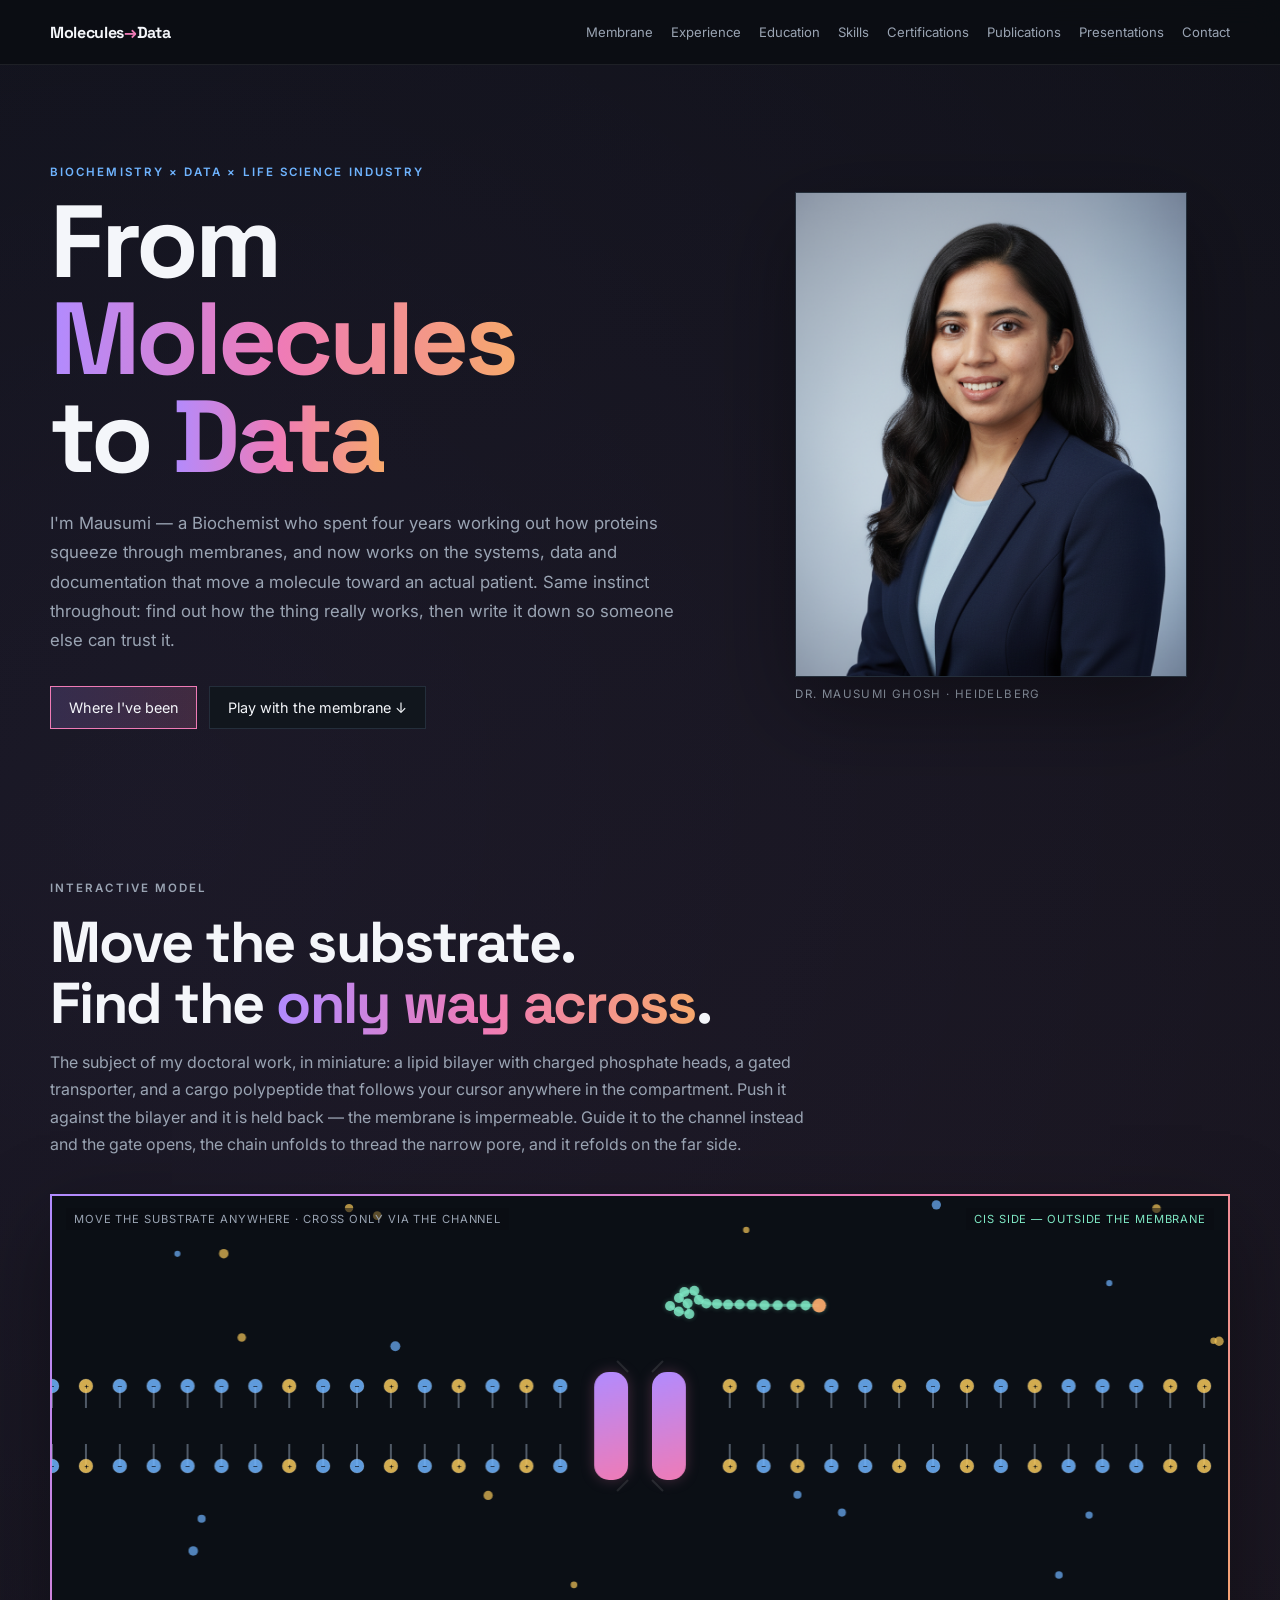
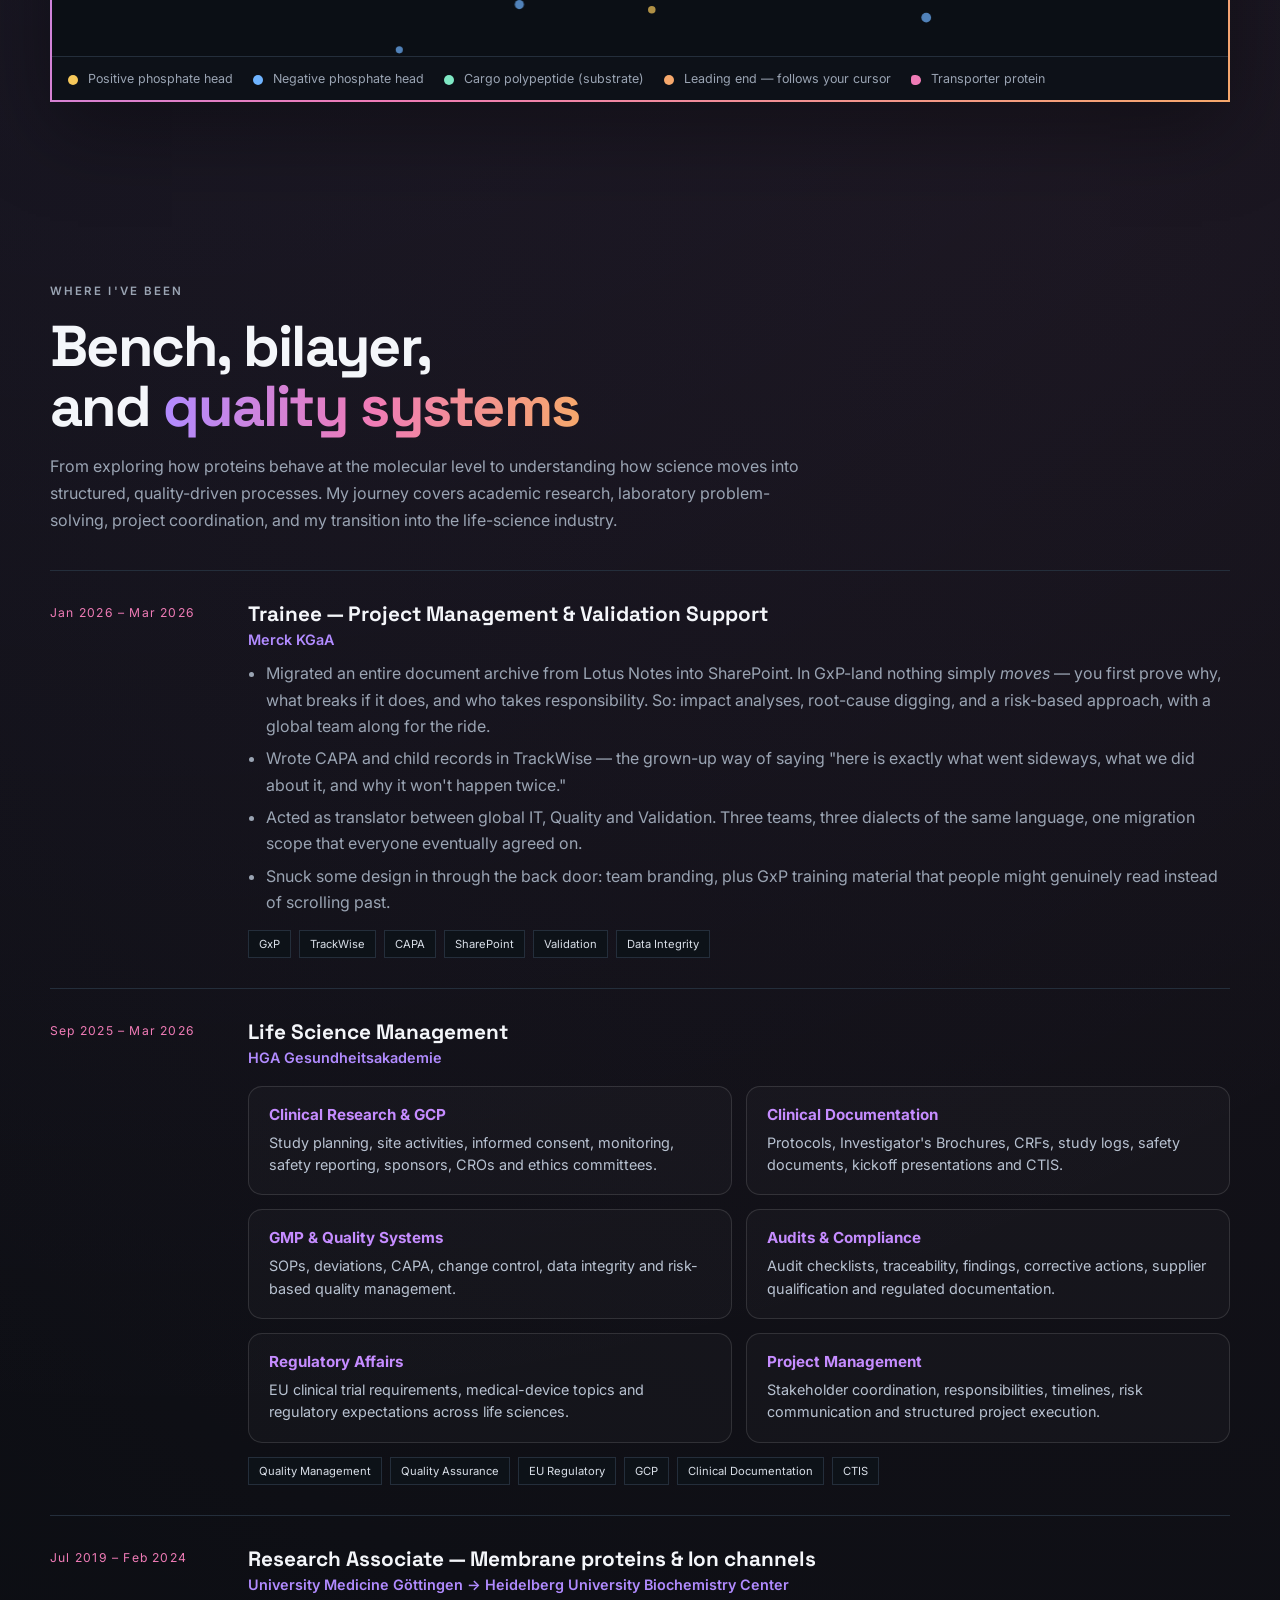
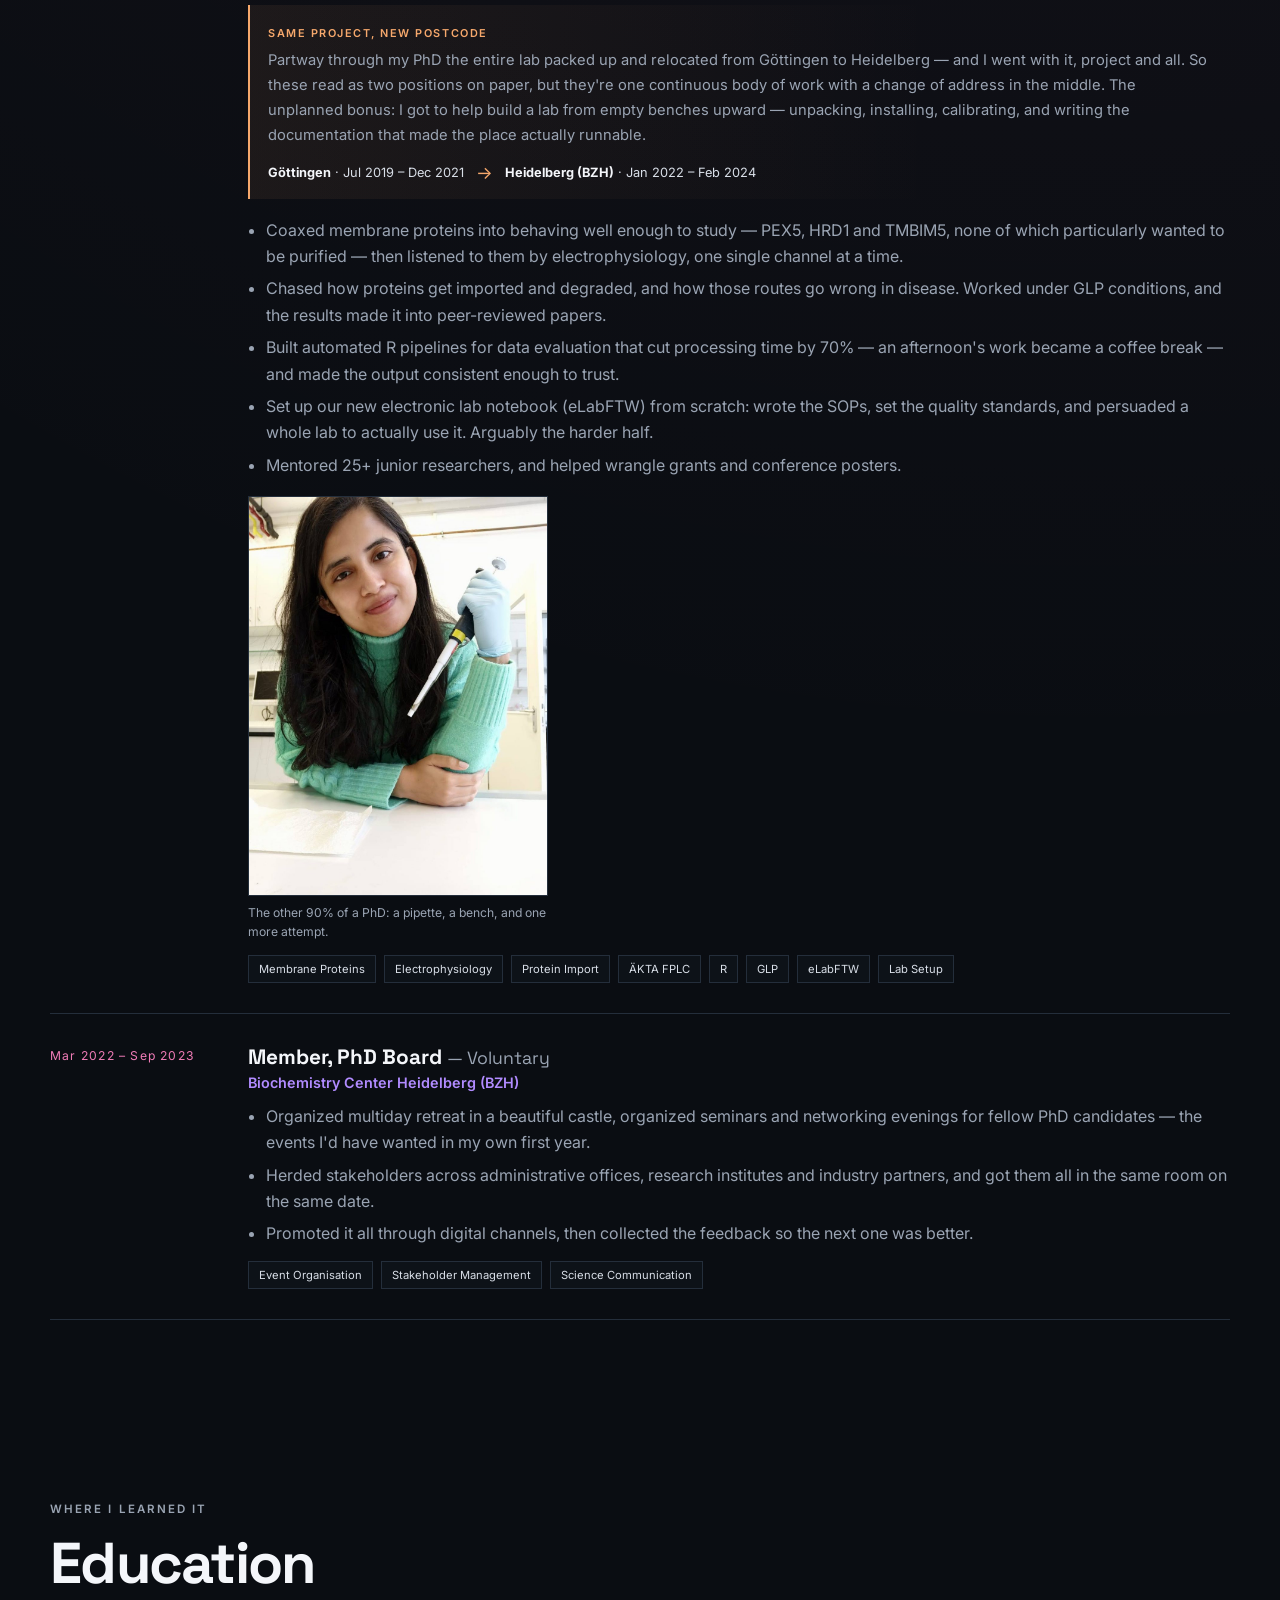
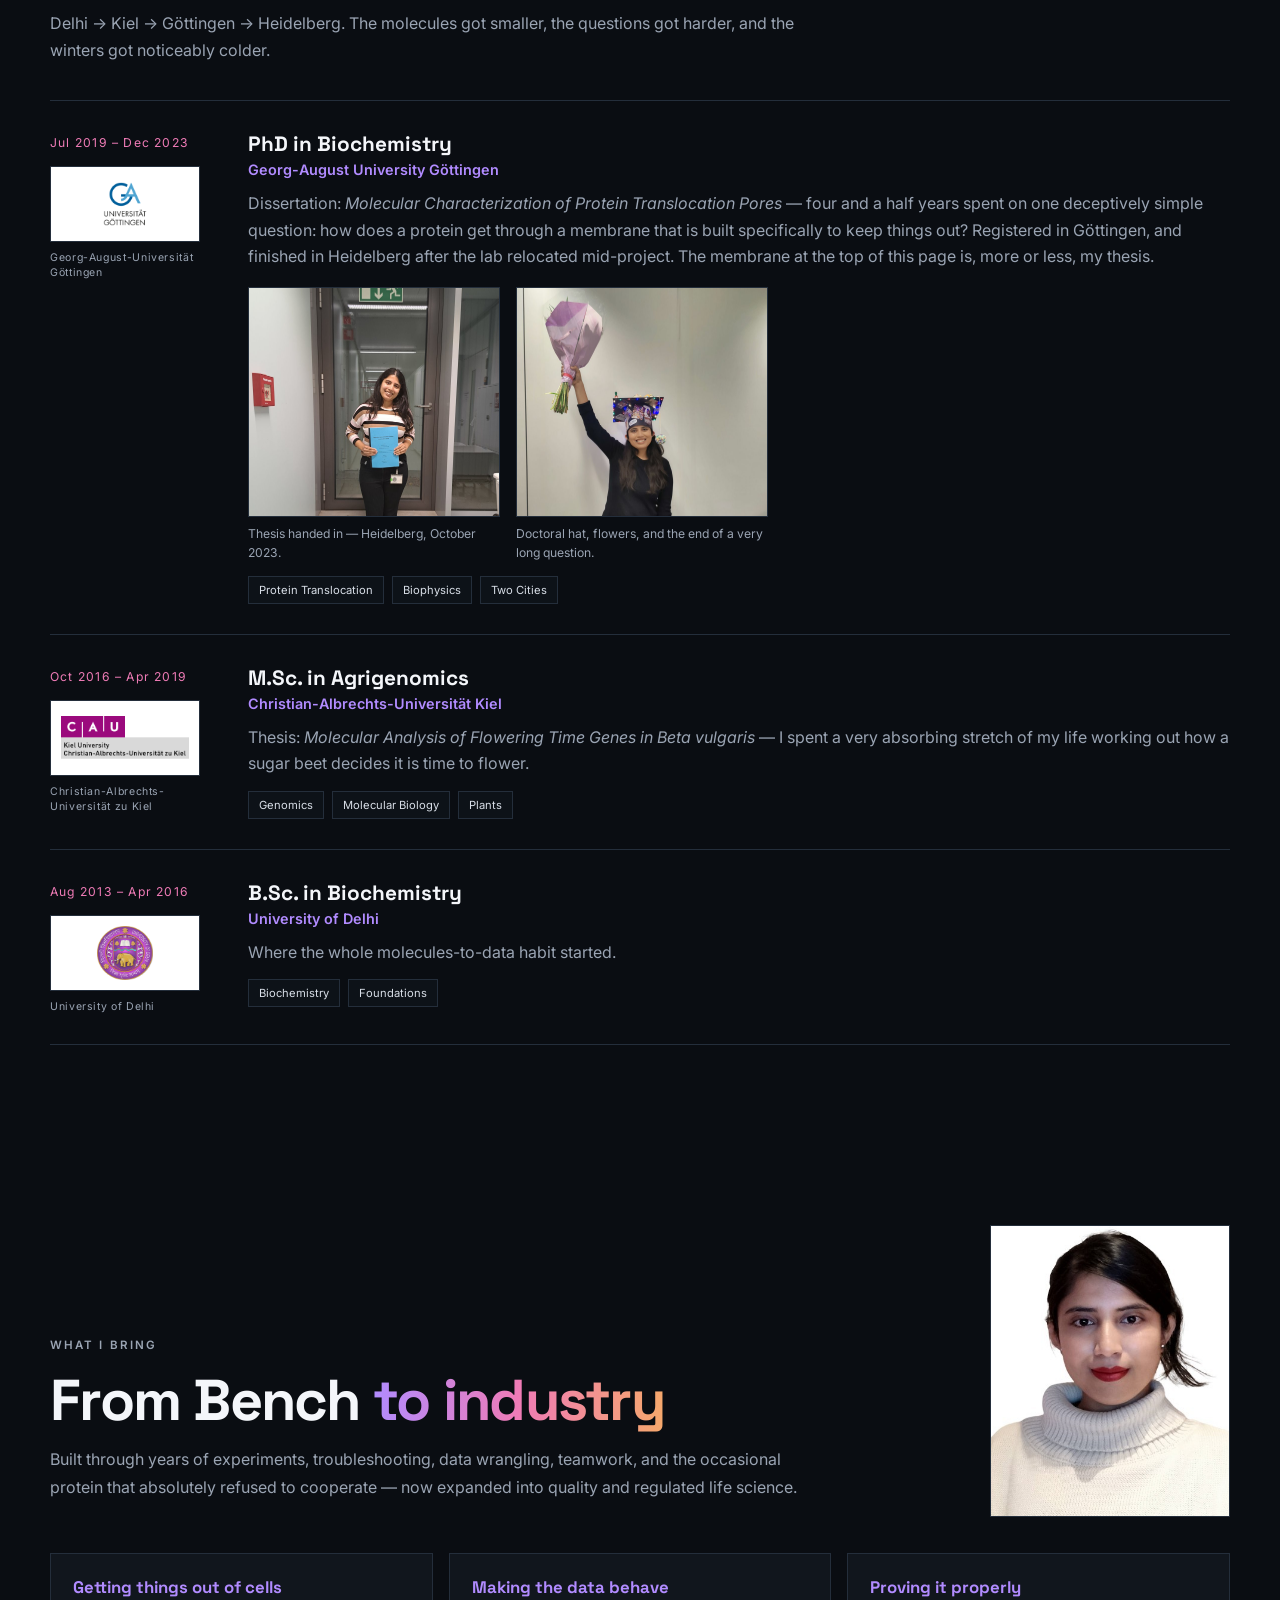
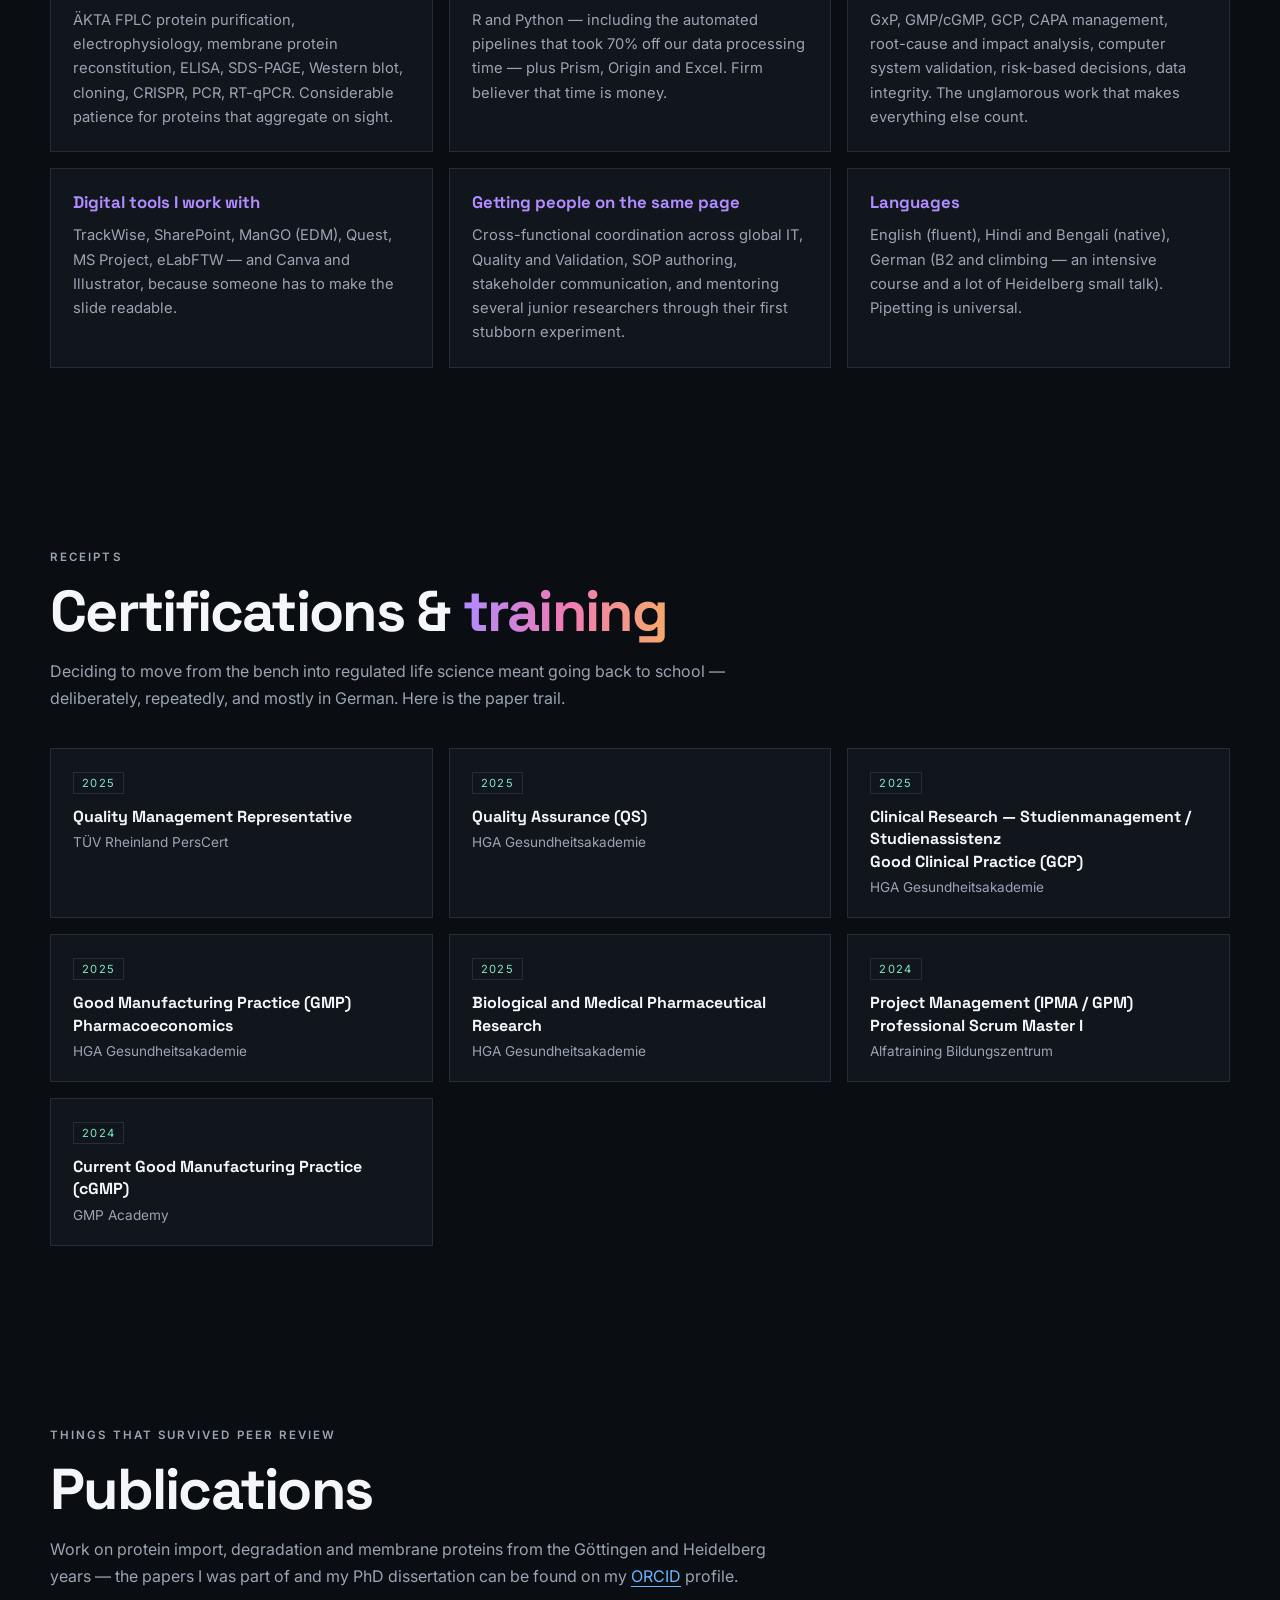
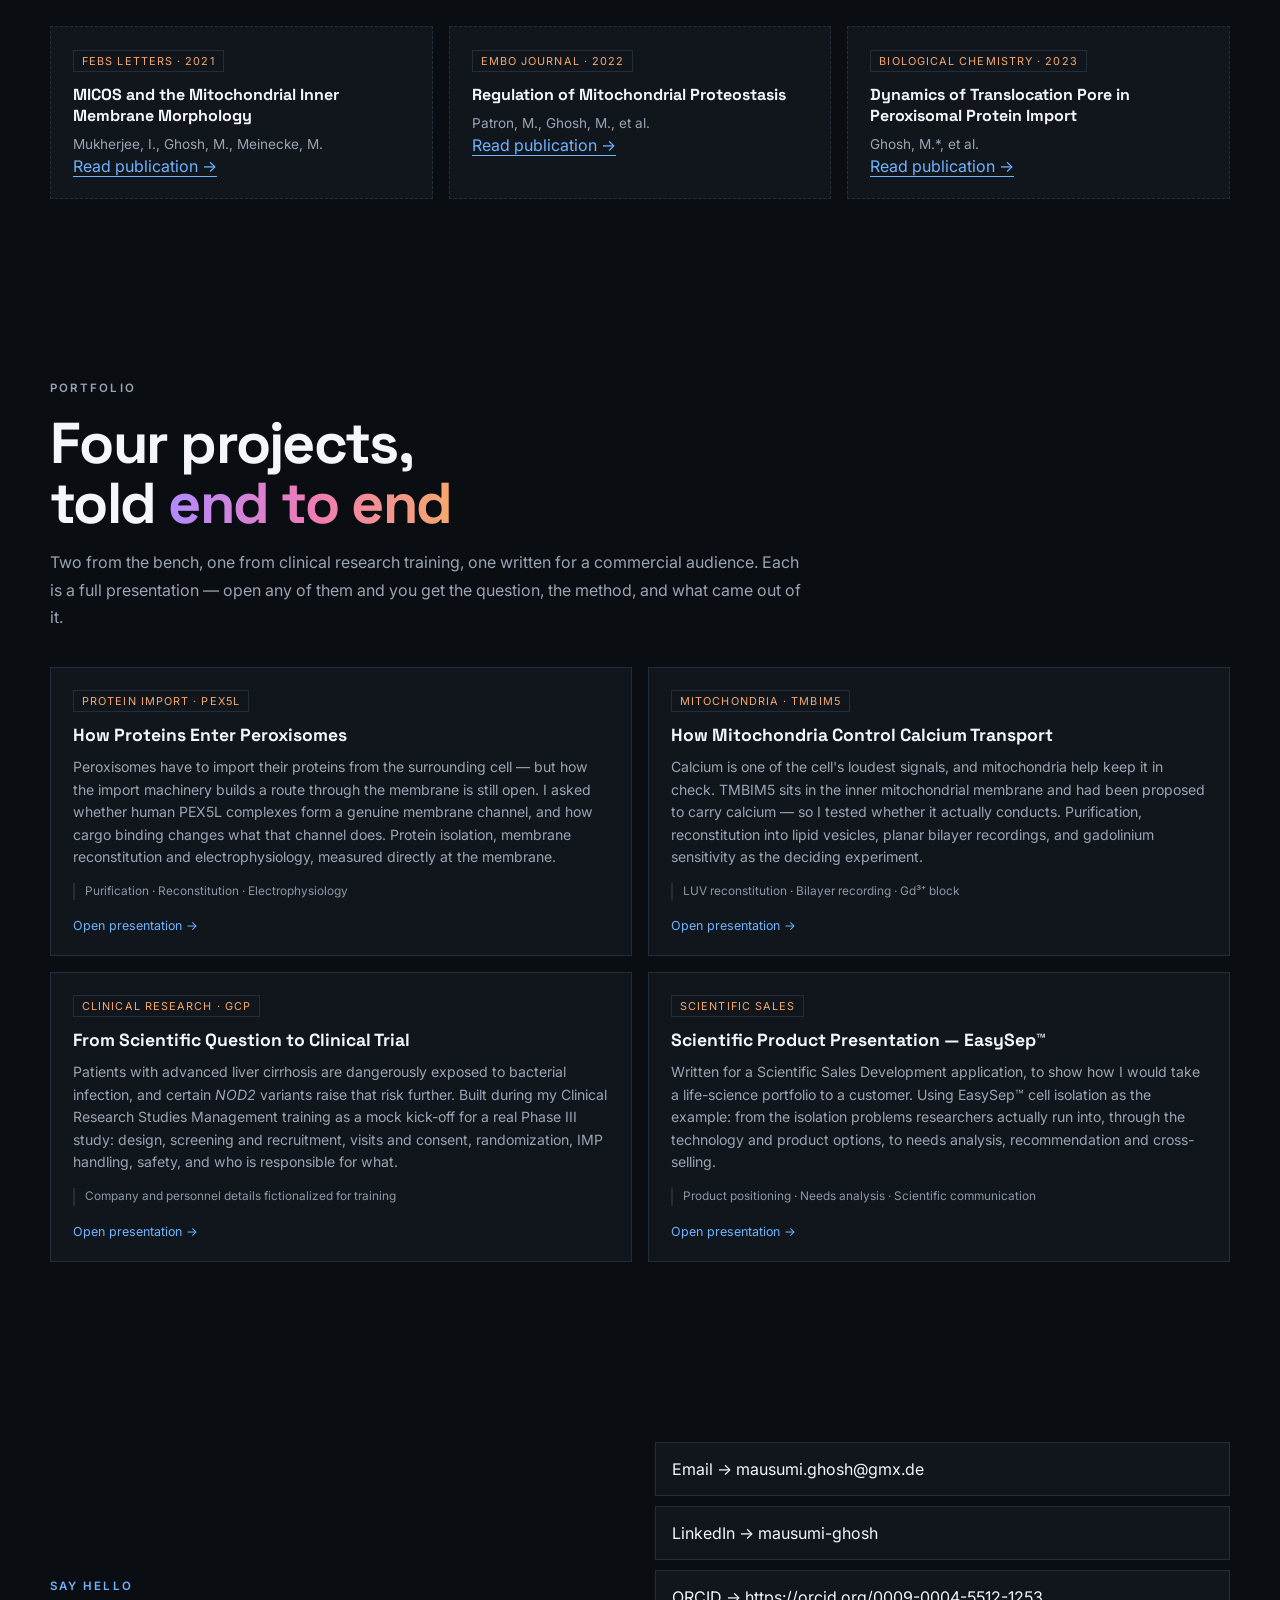
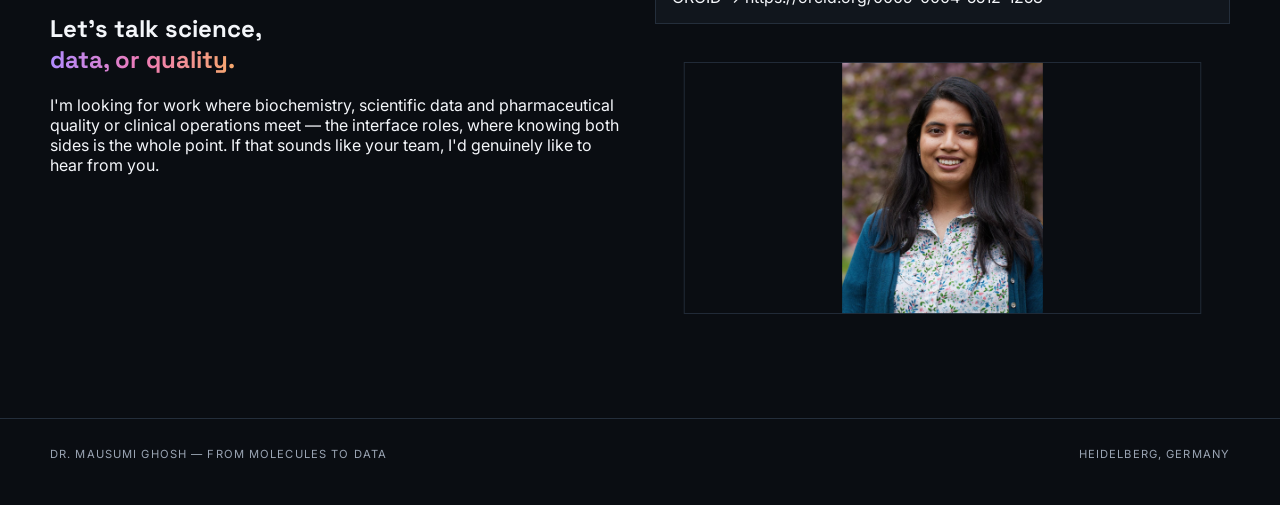
==== commit 70f82428: "Fix experience timeline alignment" ====
--- a/index.html
+++ b/index.html
@@ -109,40 +109,46 @@
         </div>
       </div>
 
-      <div class="timeline-item">
-        <div class="timeline-date">Sep 2025 – Mar 2026</div>
-        <div class="timeline-body">
-          <h3>Life Science Management</h3>
-          <p class="org">HGA Gesundheitsakademie</p>
-<ul>
-  <li>Six months exploring how life-science products move from research into regulated environments — covering
-    clinical research, GCP, GMP, quality management, regulatory requirements and project coordination.</li>
-
-  <li>Learned how clinical studies are planned, started, conducted, monitored and documented according to GCP,
-    including study roles, site activities, informed consent, safety reporting and communication between sponsors,
-    CROs, investigators and ethics committees.</li>
-
-  <li>Worked with the documents that keep a clinical trial together — protocol synopses, Investigator's Brochures,
-    CRFs, informed consent documents, study logs, safety documentation and kickoff presentations — and gained an
-    introduction to CTIS and EU clinical trial requirements.</li>
-
-  <li>Built a practical understanding of pharmaceutical quality and GMP: controlled documentation, SOPs,
-    deviations, CAPA, change control, risk-based thinking, data integrity and working within regulated quality
-    systems.</li>
-
-  <li>Practised quality management through process descriptions, work instructions, risk analyses, audit
-    checklists and case studies involving supplier qualification, medical devices and quality requirements in
-    regulated life-science organizations.</li>
-
-  <li>Developed an understanding of audits and compliance — why processes need to be traceable, how findings are
-    documented and followed up, and why "if it isn't documented, it didn't happen" is more than just a saying in
-    regulated science.</li>
-
-  <li>Connected the science with project management: defining responsibilities, coordinating stakeholders,
-    organizing timelines, communicating risks and keeping complex life-science projects structured and moving
-    forward.</li>
-</ul>
-          </ul>
+ <div class="timeline-item">
+  <div class="timeline-date">Sep 2025 – Mar 2026</div>
+
+  <div class="timeline-body">
+    <h3>Life Science Management</h3>
+    <p class="org">HGA Gesundheitsakademie</p>
+
+    <div class="learning-grid">
+
+      <div class="learning-card">
+        <h4>Clinical Research & GCP</h4>
+        <p>Study planning, site activities, informed consent, monitoring, safety reporting, sponsors, CROs and ethics committees.</p>
+      </div>
+
+      <div class="learning-card">
+        <h4>Clinical Documentation</h4>
+        <p>Protocols, Investigator's Brochures, CRFs, study logs, safety documents, kickoff presentations and CTIS.</p>
+      </div>
+
+      <div class="learning-card">
+        <h4>GMP & Quality Systems</h4>
+        <p>SOPs, deviations, CAPA, change control, data integrity and risk-based quality management.</p>
+      </div>
+
+      <div class="learning-card">
+        <h4>Audits & Compliance</h4>
+        <p>Audit checklists, traceability, findings, corrective actions, supplier qualification and regulated documentation.</p>
+      </div>
+
+      <div class="learning-card">
+        <h4>Regulatory Affairs</h4>
+        <p>EU clinical trial requirements, medical-device topics and regulatory expectations across life sciences.</p>
+      </div>
+
+      <div class="learning-card">
+        <h4>Project Management</h4>
+        <p>Stakeholder coordination, responsibilities, timelines, risk communication and structured project execution.</p>
+      </div>
+
+    </div>
           <div class="tag-row">
             <span class="tag">Quality Management</span><span class="tag">Quality Assurance</span><span class="tag">EU Regulatory</span><span class="tag">GCP</span><span class="tag">Clinical Documentation</span>
             <span class="tag">CTIS</span>
--- a/style.css
+++ b/style.css
@@ -269,6 +269,61 @@
 }
 .footer-inner{display:flex;justify-content:space-between;gap:20px;flex-wrap:wrap}
 
+/* =========================
+   LIFE SCIENCE MANAGEMENT
+   ========================= */
+
+.learning-grid {
+  display: grid;
+  grid-template-columns: repeat(2, minmax(0, 1fr));
+  gap: 14px;
+  margin-top: 20px;
+}
+
+.learning-card {
+  padding: 18px 20px;
+  border: 1px solid rgba(255,255,255,0.12);
+  border-radius: 14px;
+  background: rgba(255,255,255,0.025);
+}
+
+.learning-card h4 {
+  margin: 0 0 8px;
+  font-size: 0.95rem;
+  color: #c58cff;
+}
+
+.learning-card p {
+  margin: 0;
+  font-size: 0.9rem;
+  line-height: 1.55;
+  color: #b8c2d1;
+}
+/* Keep every timeline row aligned */
+.timeline-item {
+  display: grid;
+  grid-template-columns: 170px minmax(0, 1fr);
+  gap: 28px;
+  align-items: start;
+}
+
+/* Prevent the training cards from affecting the next timeline item */
+.timeline-body {
+  min-width: 0;
+}
+
+.learning-grid {
+  width: 100%;
+  box-sizing: border-box;
+}
+
+/* Mobile */
+@media (max-width: 700px) {
+  .learning-grid {
+    grid-template-columns: 1fr;
+  }
+}
+
 @media(max-width:900px){
   .skill-grid,.cert-grid,.pub-grid{grid-template-columns:repeat(2,1fr)}
   .contact-grid{grid-template-columns:1fr}
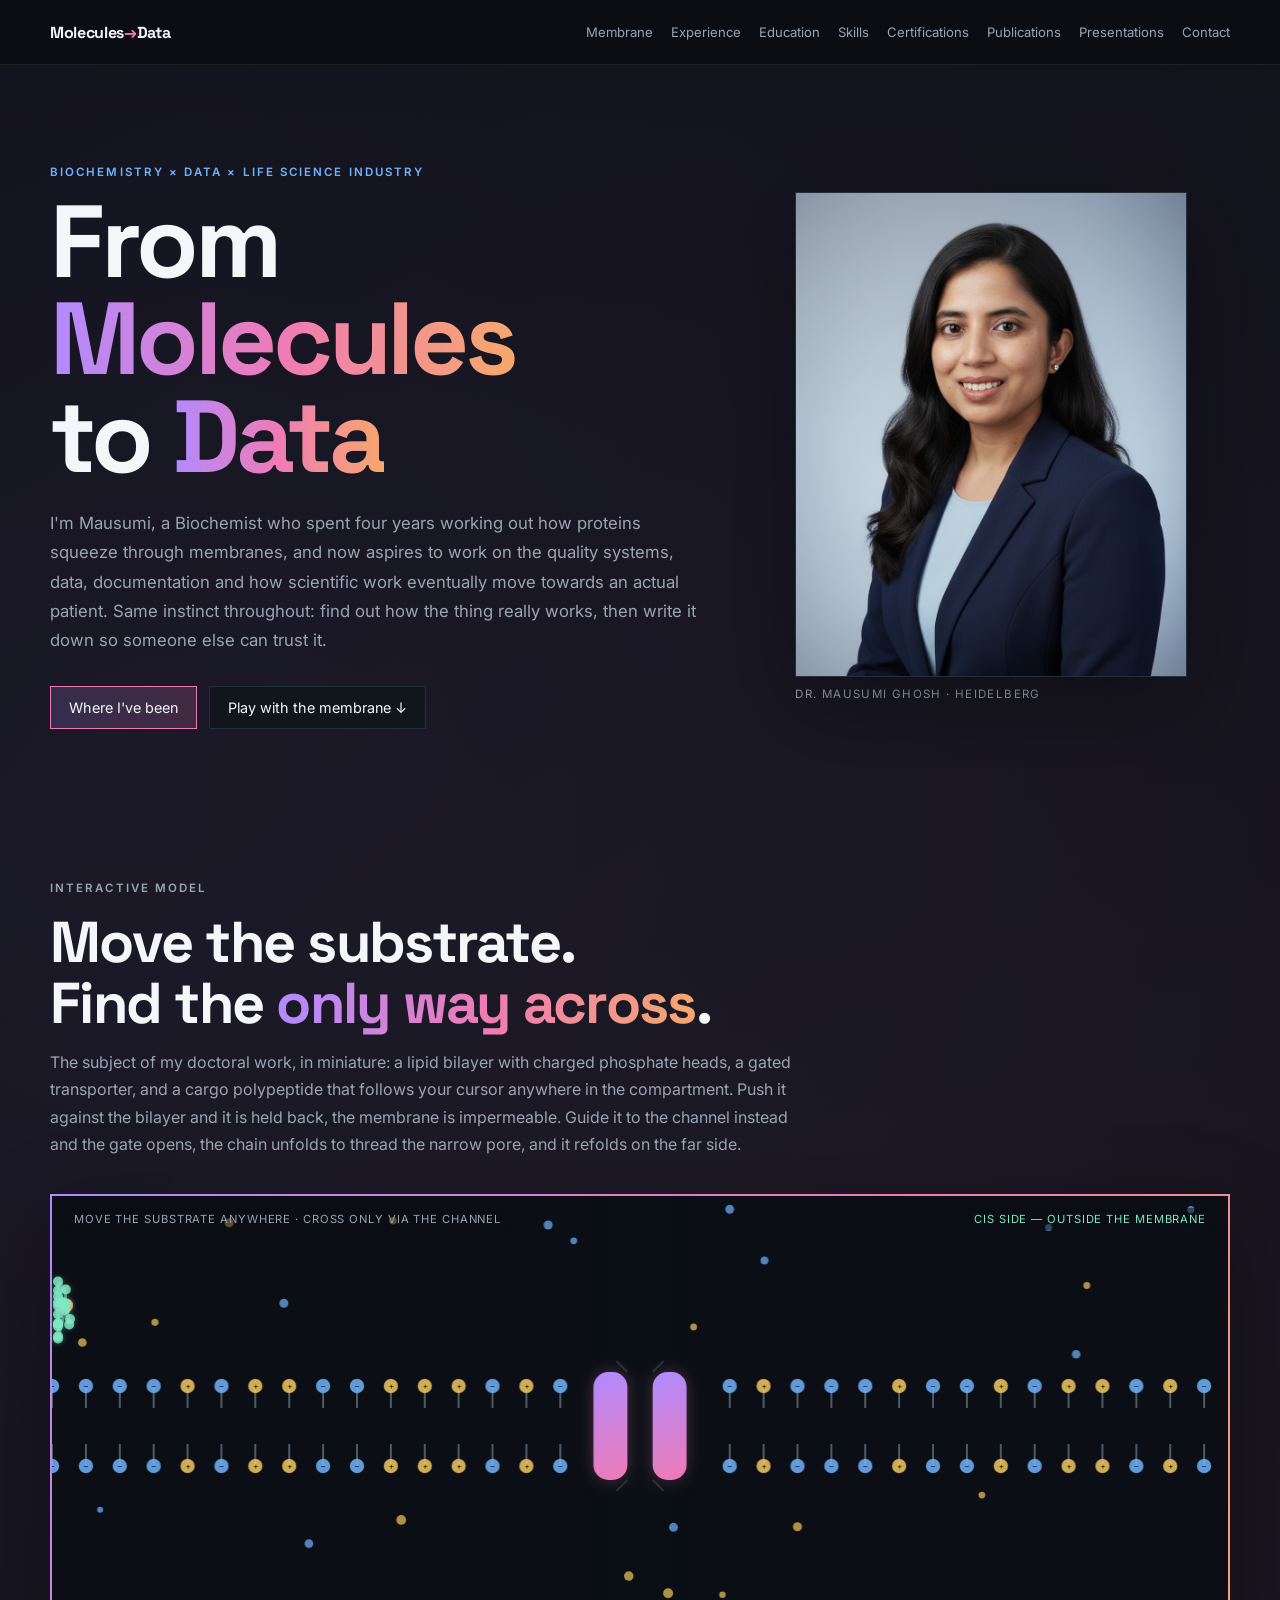
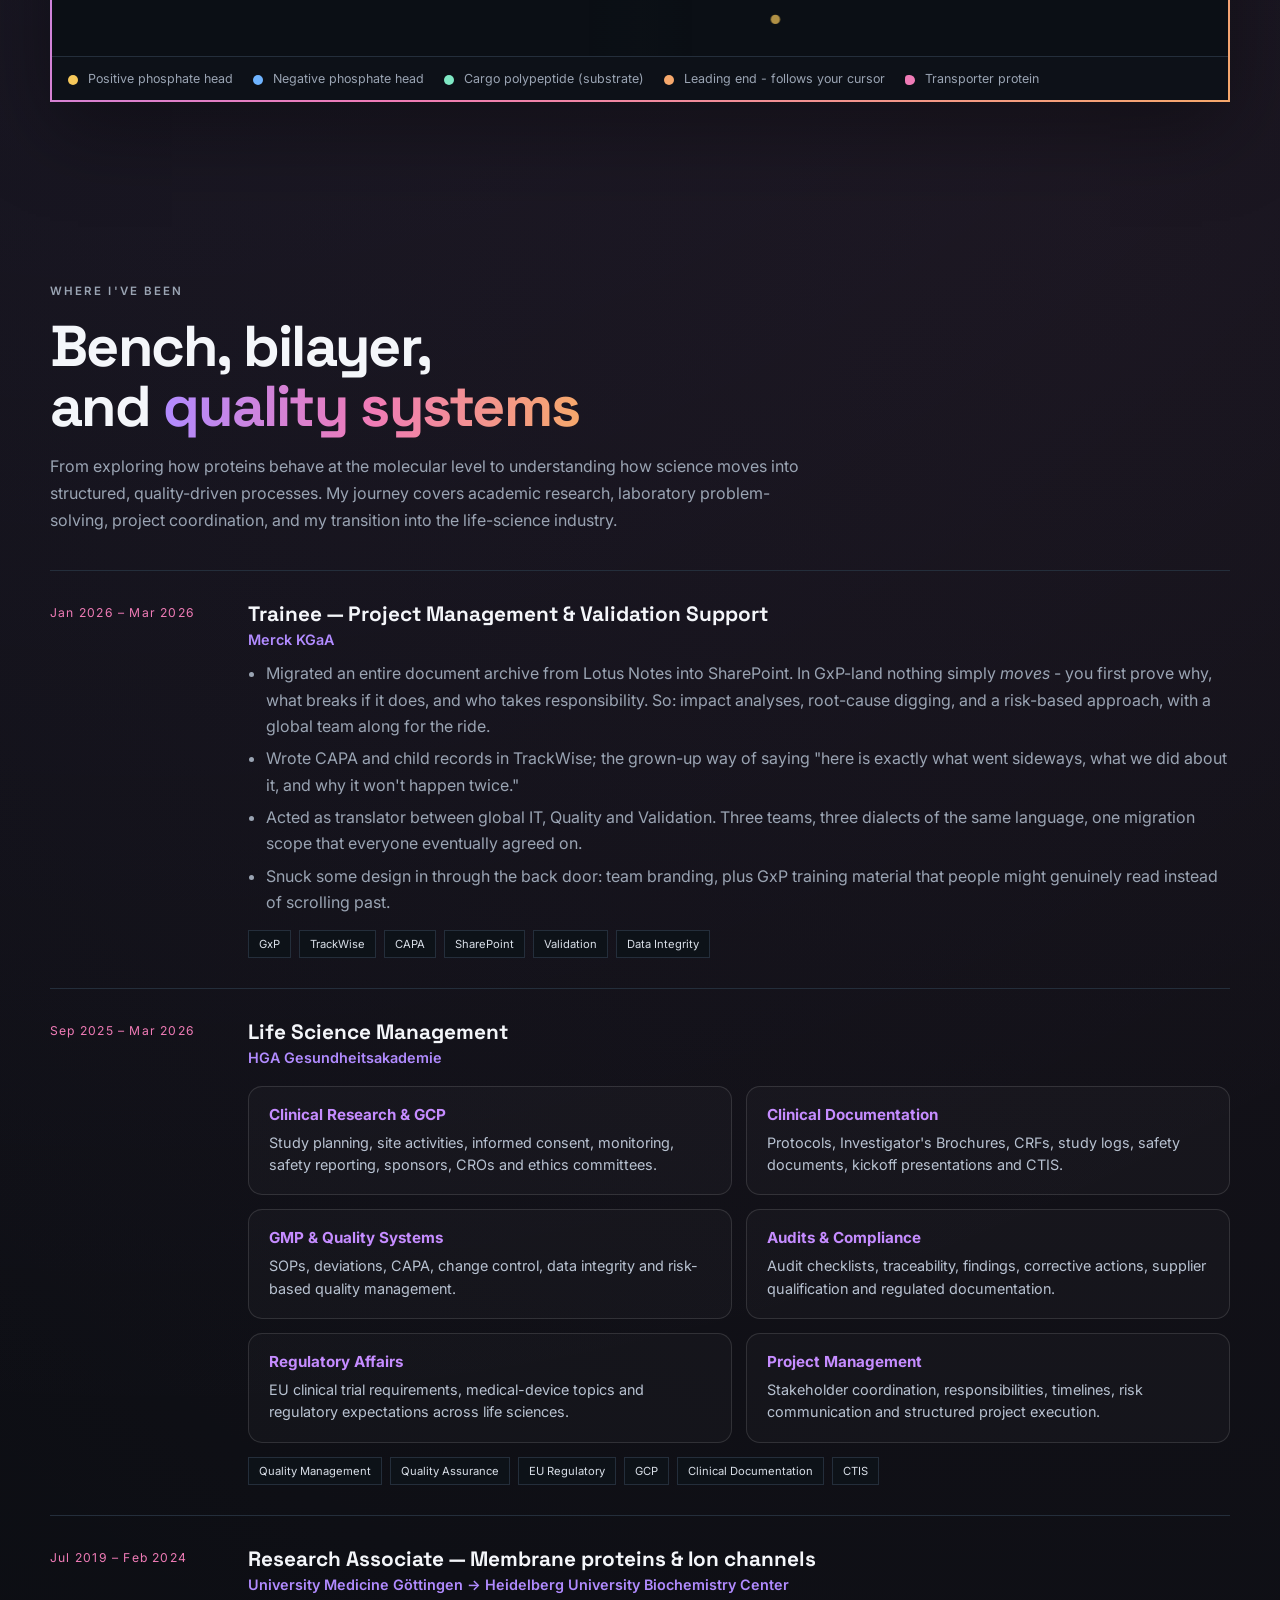
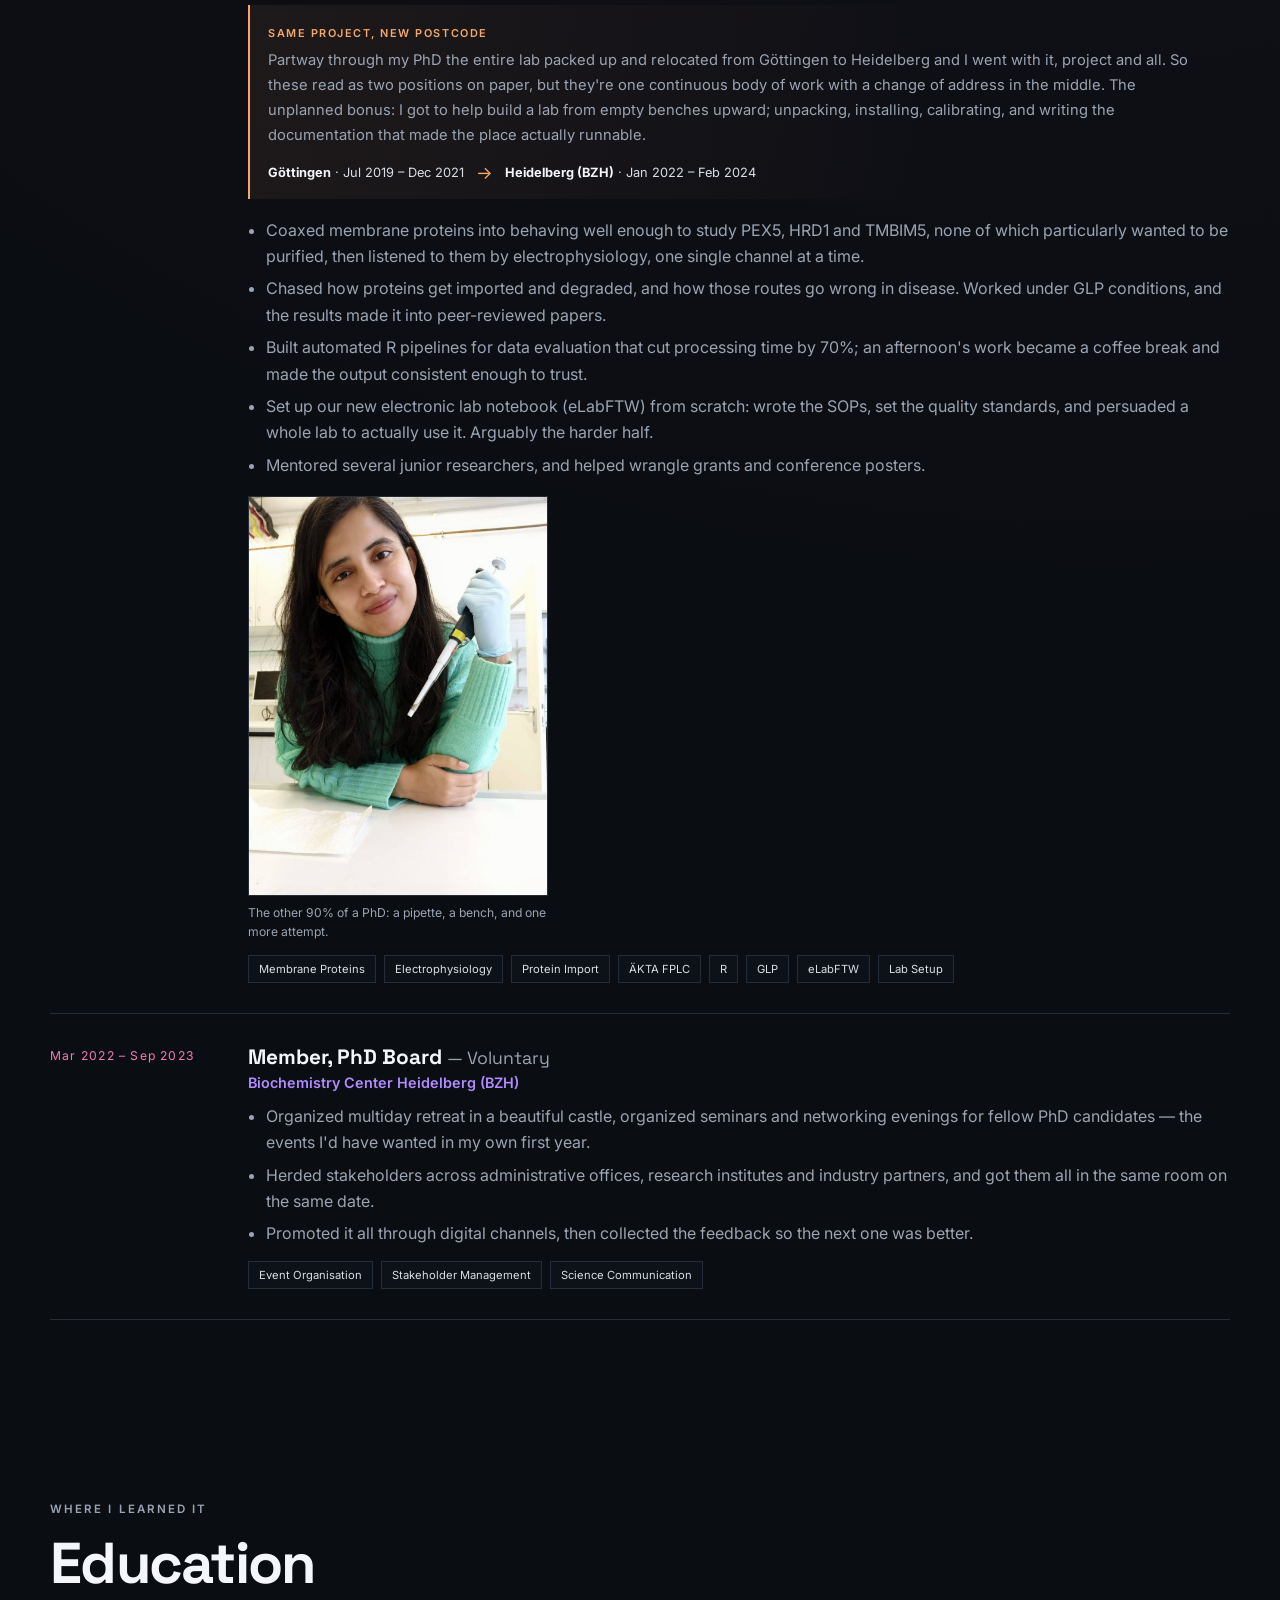
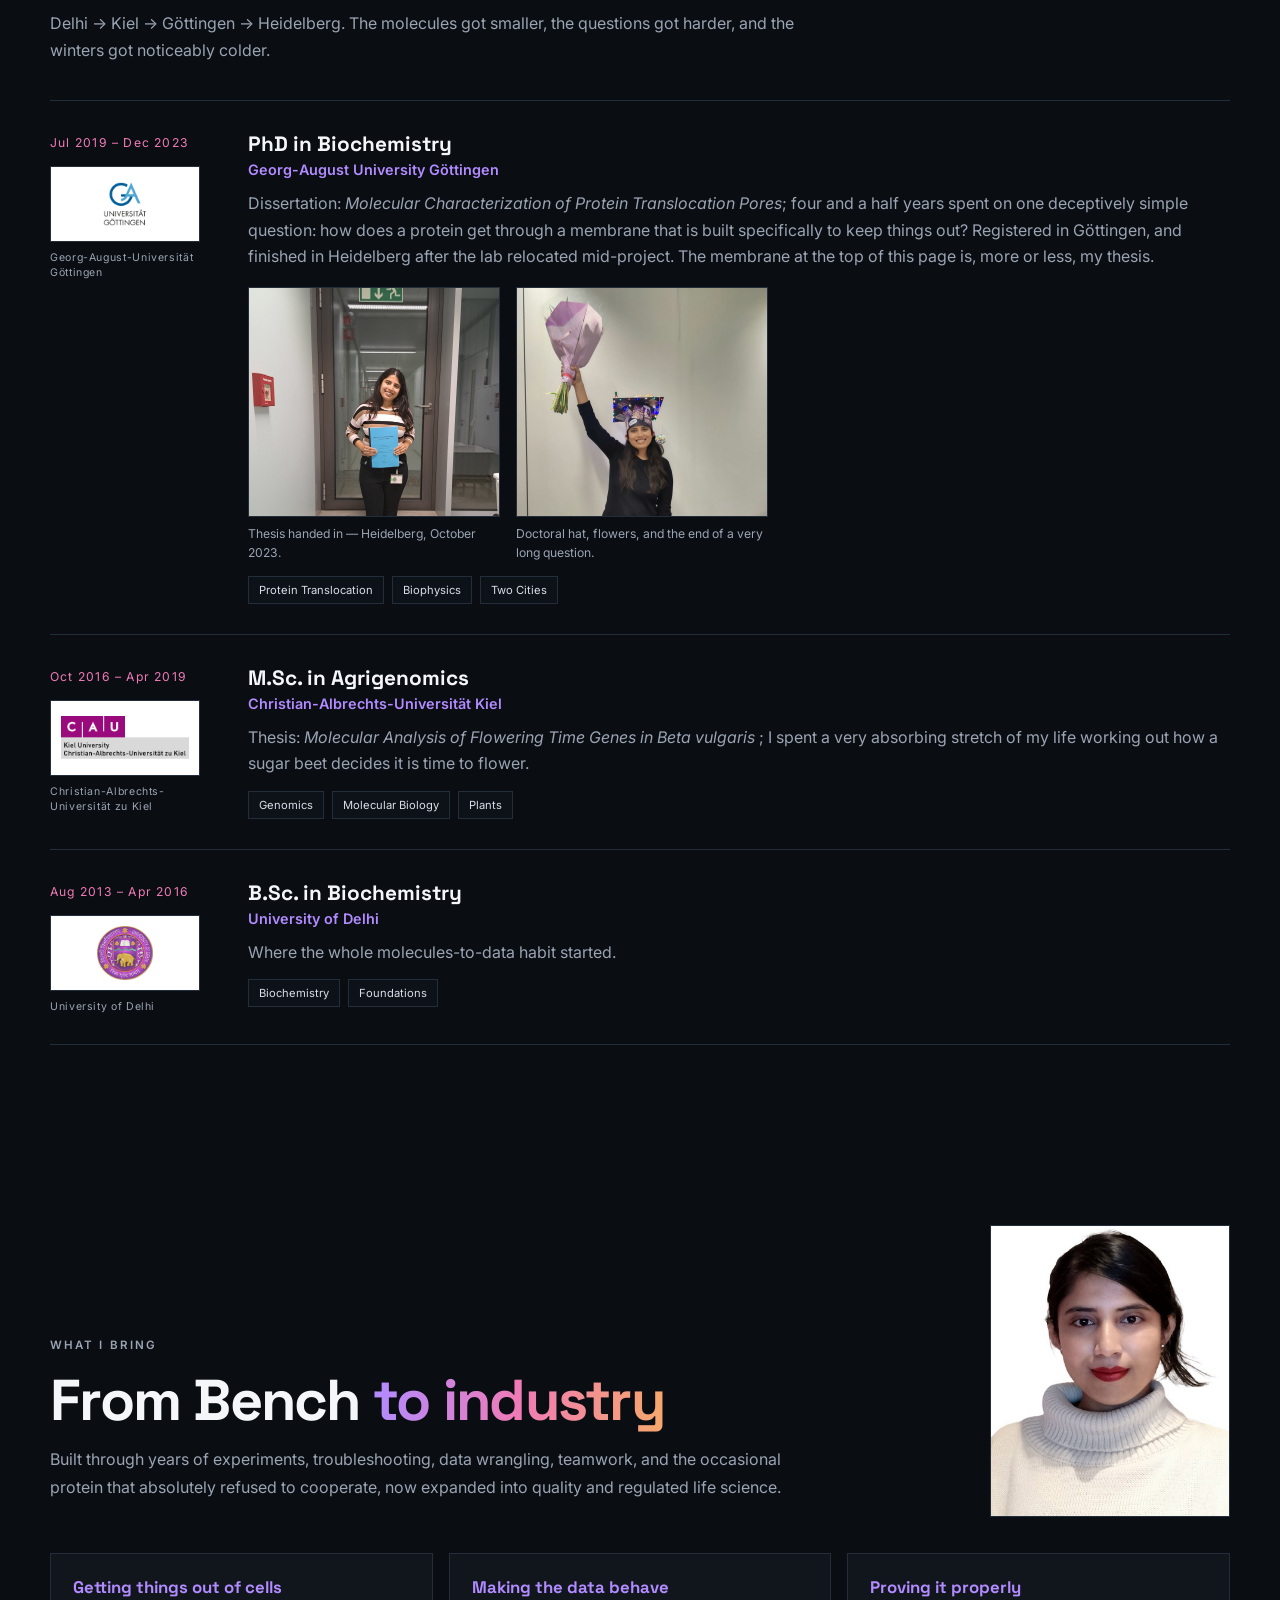
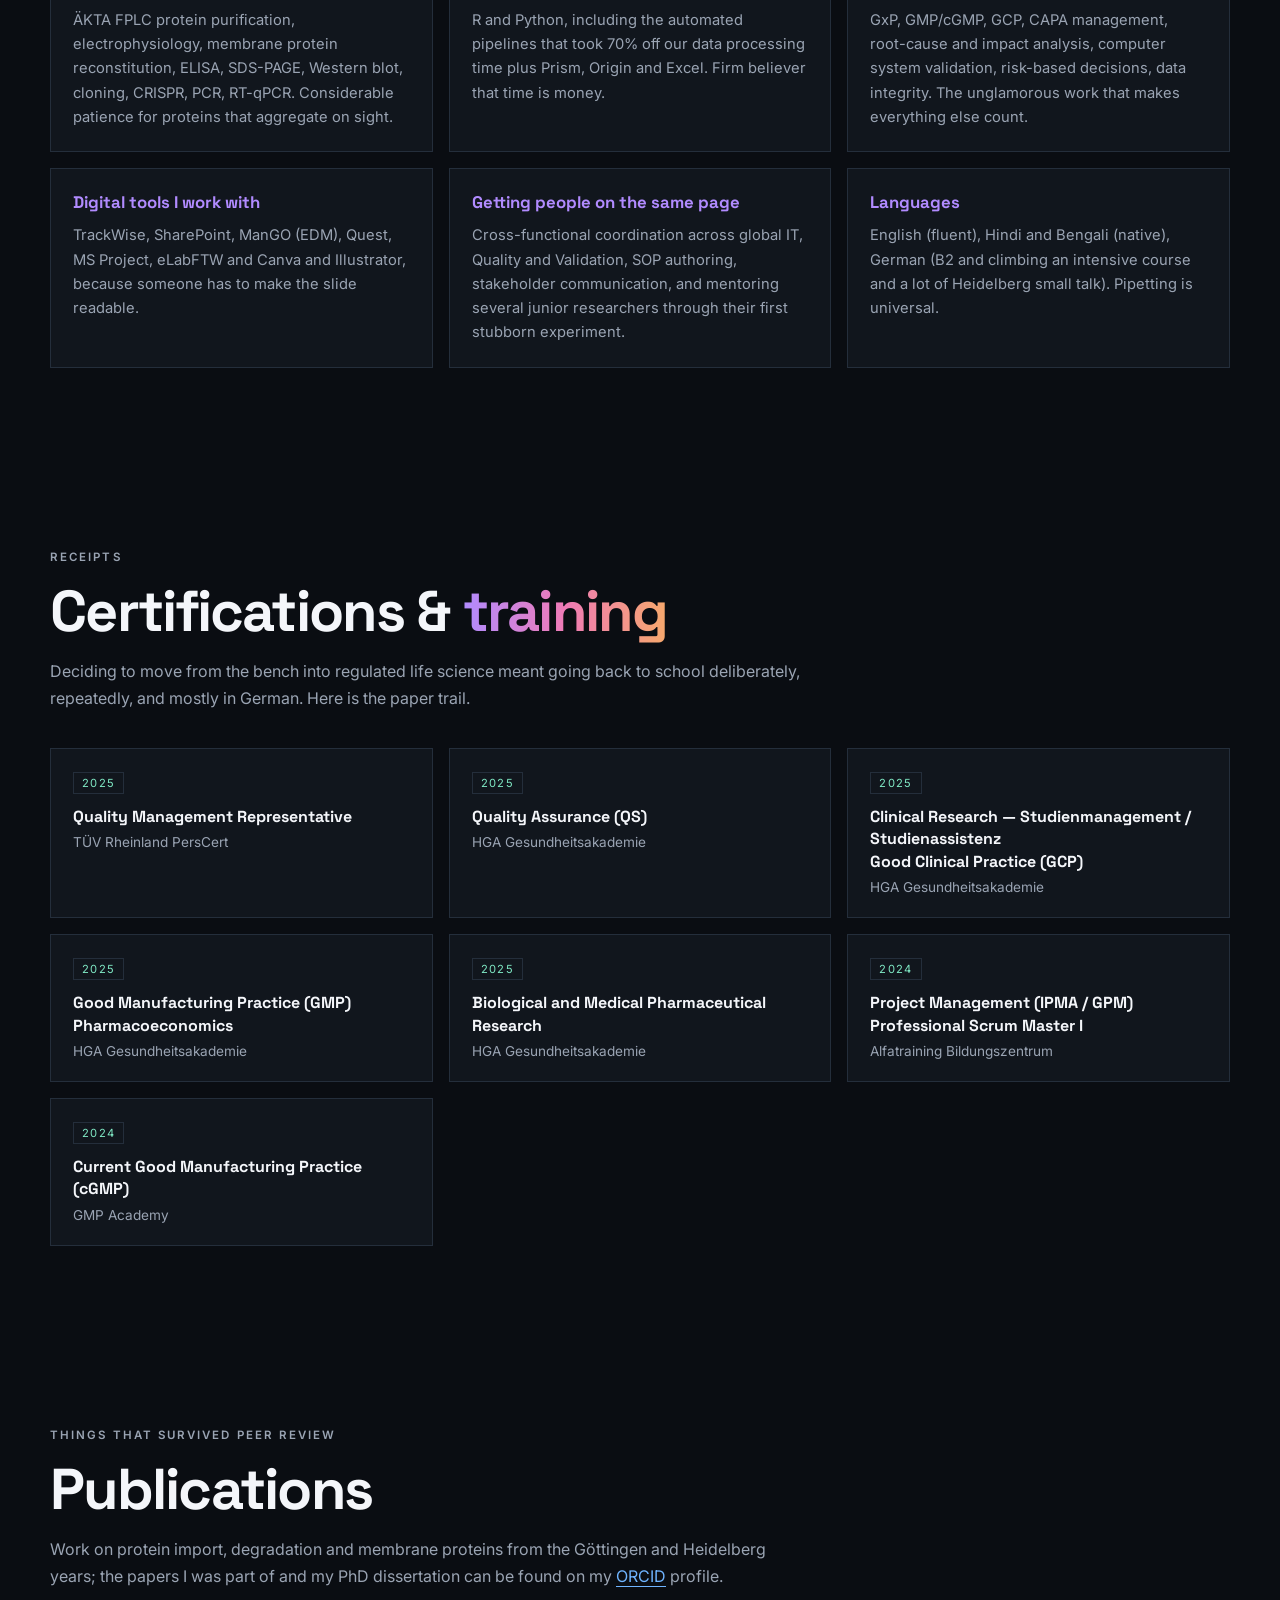
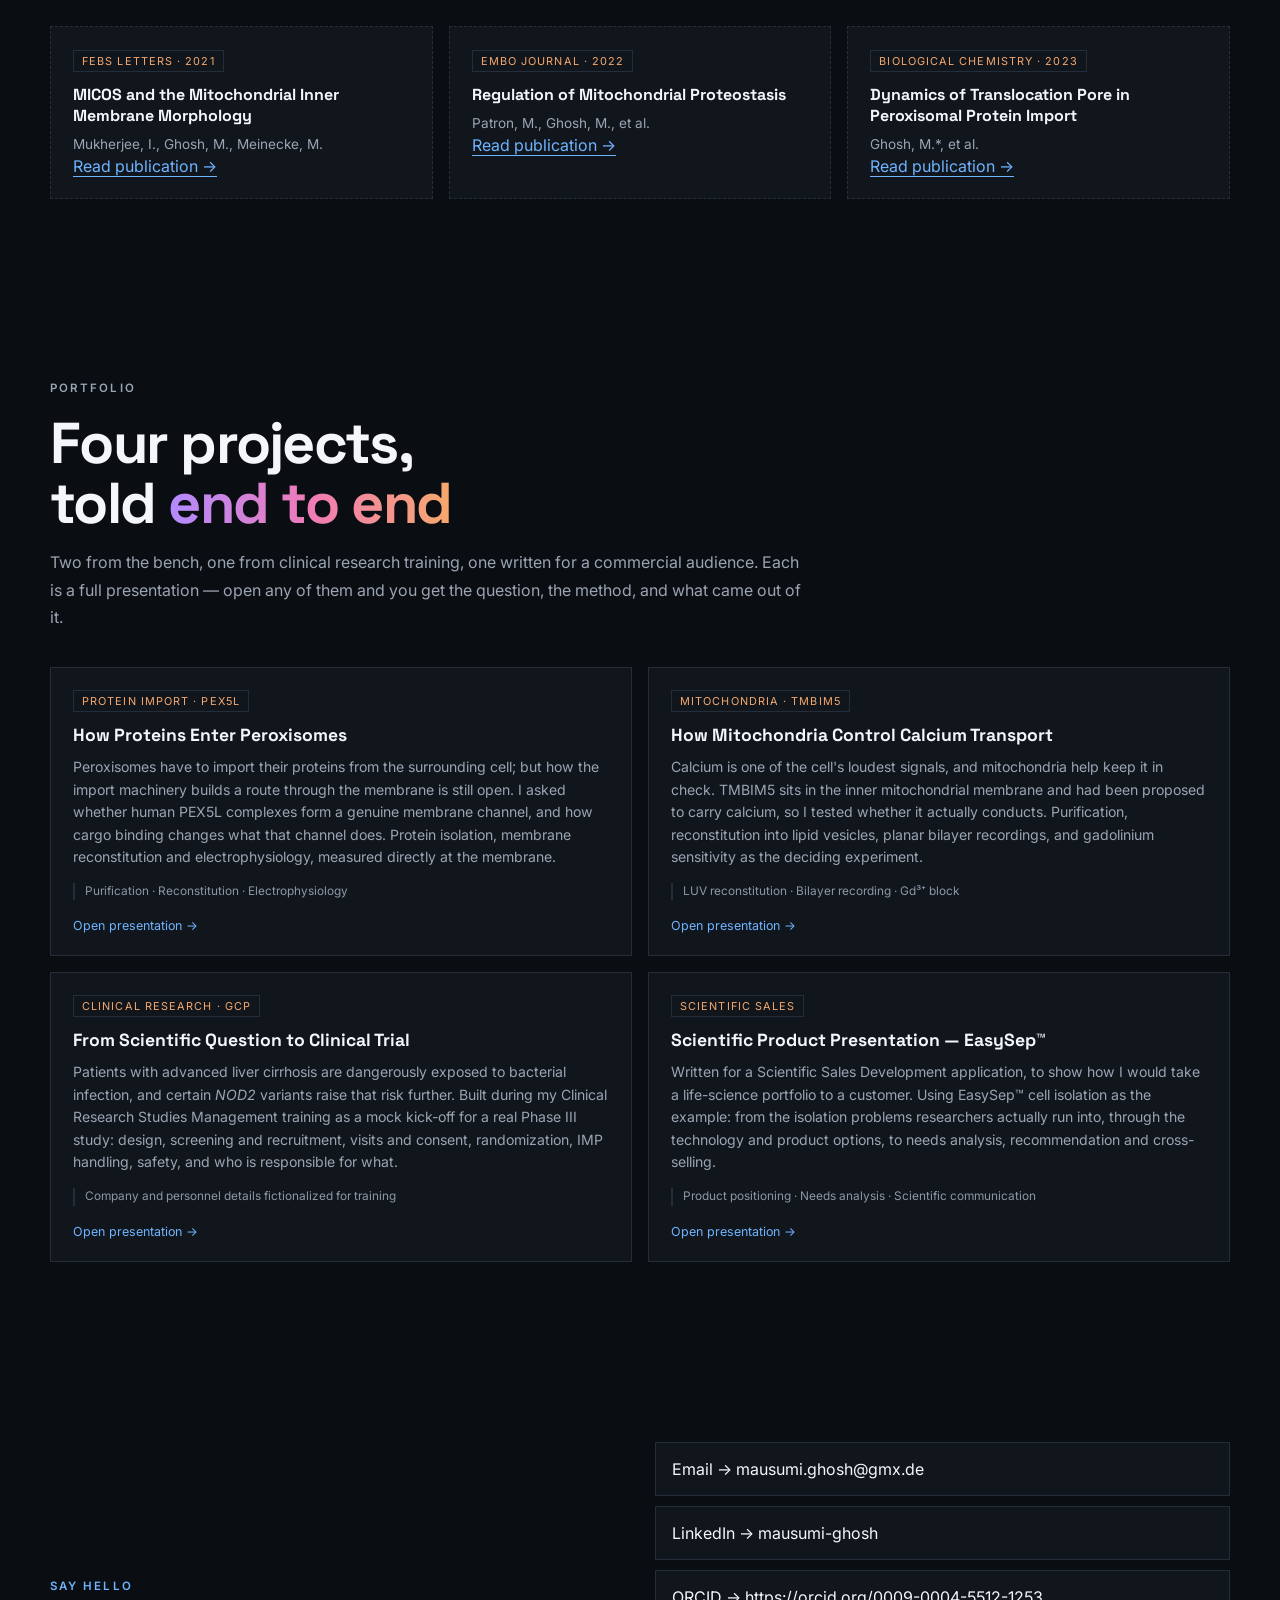
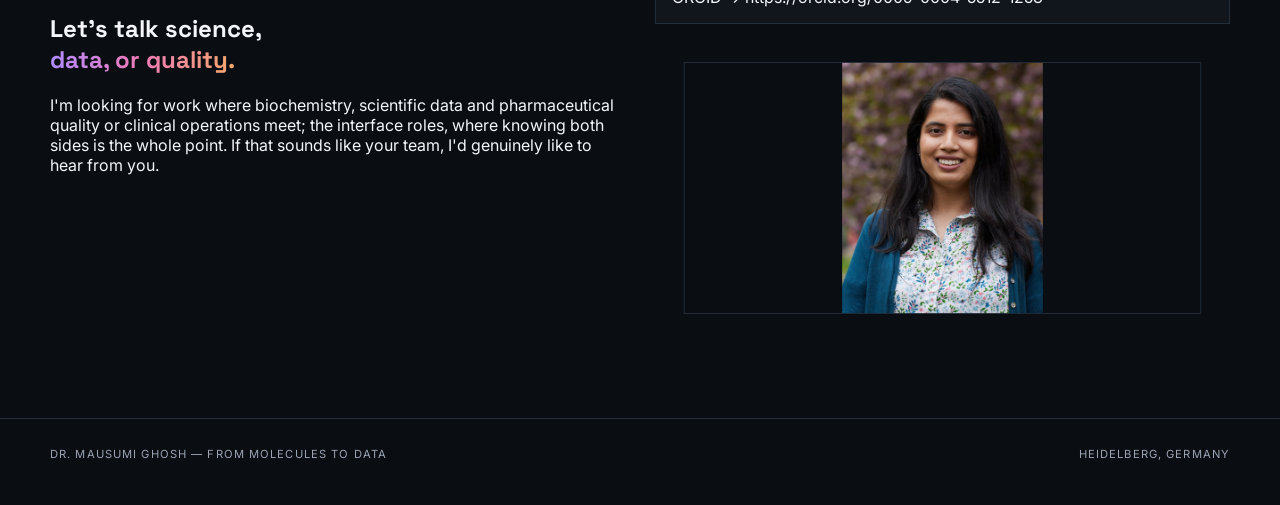
==== commit 4f54e5df: "typo" ====
--- a/index.html
+++ b/index.html
@@ -34,8 +34,9 @@
     <div class="hero-copy">
     <p class="kicker">Biochemistry × Data × Life Science Industry</p>
     <h1>From <span class="gradient">Molecules</span><br>to <span class="gradient">Data</span></h1>
-    <p class="lead">I'm Mausumi — a Biochemist who spent four years working out how proteins squeeze through
-      membranes, and now works on the systems, data and documentation that move a molecule toward an actual patient.
+    <p class="lead">I'm Mausumi, a Biochemist who spent four years working out how proteins squeeze through
+      membranes, and now aspires to work on the quality systems, data, documentation and how scientific work eventually
+       move towards an actual patient.
       Same instinct throughout: find out how the thing really works, then write it down so someone else can trust it.</p>
     <div class="ctas">
       <a class="btn primary" href="#experience">Where I've been</a>
@@ -56,7 +57,7 @@
       <h2>Move the substrate.<br>Find the <span class="gradient">only way across</span>.</h2>
       <p>The subject of my doctoral work, in miniature: a lipid bilayer with charged phosphate heads, a gated
         transporter, and a cargo polypeptide that follows your cursor anywhere in the compartment. Push it against
-        the bilayer and it is held back — the membrane is impermeable. Guide it to the channel instead and the gate
+        the bilayer and it is held back, the membrane is impermeable. Guide it to the channel instead and the gate
         opens, the chain unfolds to thread the narrow pore, and it refolds on the far side.</p>
     </div>
     <div class="canvas-frame">
@@ -67,7 +68,7 @@
         <span><i class="dot pos"></i> Positive phosphate head</span>
         <span><i class="dot neg"></i> Negative phosphate head</span>
         <span><i class="dot mol"></i> Cargo polypeptide (substrate)</span>
-        <span><i class="dot lead"></i> Leading end — follows your cursor</span>
+        <span><i class="dot lead"></i> Leading end - follows your cursor</span>
         <span><i class="dot protein"></i> Transporter protein</span>
       </div>
     </div>
@@ -93,9 +94,9 @@
           <p class="org">Merck KGaA</p>
           <ul>
             <li>Migrated an entire document archive from Lotus Notes into SharePoint. In GxP-land nothing simply
-              <em>moves</em> — you first prove why, what breaks if it does, and who takes responsibility. So: impact
+              <em>moves</em> - you first prove why, what breaks if it does, and who takes responsibility. So: impact
               analyses, root-cause digging, and a risk-based approach, with a global team along for the ride.</li>
-            <li>Wrote CAPA and child records in TrackWise — the grown-up way of saying "here is exactly what went
+            <li>Wrote CAPA and child records in TrackWise; the grown-up way of saying "here is exactly what went
               sideways, what we did about it, and why it won't happen twice."</li>
             <li>Acted as translator between global IT, Quality and Validation. Three teams, three dialects of the
               same language, one migration scope that everyone eventually agreed on.</li>
@@ -164,10 +165,10 @@
 
           <div class="move-note">
             <span class="move-label">Same project, new postcode</span>
-            <p>Partway through my PhD the entire lab packed up and relocated from Göttingen to Heidelberg — and I
+            <p>Partway through my PhD the entire lab packed up and relocated from Göttingen to Heidelberg and I
               went with it, project and all. So these read as two positions on paper, but they're one continuous
               body of work with a change of address in the middle. The unplanned bonus: I got to help build a lab
-              from empty benches upward — unpacking, installing, calibrating, and writing the documentation that
+              from empty benches upward; unpacking, installing, calibrating, and writing the documentation that
               made the place actually runnable.</p>
             <div class="move-legs">
               <span><strong>Göttingen</strong> · Jul 2019 – Dec 2021</span>
@@ -177,16 +178,16 @@
           </div>
 
           <ul>
-            <li>Coaxed membrane proteins into behaving well enough to study — PEX5, HRD1 and TMBIM5, none of which
-              particularly wanted to be purified — then listened to them by electrophysiology, one single channel
+            <li>Coaxed membrane proteins into behaving well enough to study PEX5, HRD1 and TMBIM5, none of which
+              particularly wanted to be purified, then listened to them by electrophysiology, one single channel
               at a time.</li>
             <li>Chased how proteins get imported and degraded, and how those routes go wrong in disease. Worked
               under GLP conditions, and the results made it into peer-reviewed papers.</li>
-            <li>Built automated R pipelines for data evaluation that cut processing time by 70% — an afternoon's
-              work became a coffee break — and made the output consistent enough to trust.</li>
+            <li>Built automated R pipelines for data evaluation that cut processing time by 70%; an afternoon's
+              work became a coffee break and made the output consistent enough to trust.</li>
             <li>Set up our new electronic lab notebook (eLabFTW) from scratch: wrote the SOPs, set the quality
               standards, and persuaded a whole lab to actually use it. Arguably the harder half.</li>
-            <li>Mentored 25+ junior researchers, and helped wrangle grants and conference posters.</li>
+            <li>Mentored several junior researchers, and helped wrangle grants and conference posters.</li>
           </ul>
           <figure class="photo-inline">
             <img src="assets/photos/lab-bench.jpg" alt="Mausumi Ghosh at the lab bench holding a pipette" loading="lazy" width="1000" height="1336">
@@ -245,7 +246,7 @@
         <div class="timeline-body">
           <h3>PhD in Biochemistry</h3>
           <p class="org">Georg-August University Göttingen</p>
-          <p class="single">Dissertation: <em>Molecular Characterization of Protein Translocation Pores</em> —
+          <p class="single">Dissertation: <em>Molecular Characterization of Protein Translocation Pores</em>;
             four and a half years spent on one deceptively simple question: how does a protein get through a
             membrane that is built specifically to keep things out? Registered in Göttingen, and finished in
             Heidelberg after the lab relocated mid-project. The membrane at the top of this page is, more or
@@ -278,7 +279,7 @@
         <div class="timeline-body">
           <h3>M.Sc. in Agrigenomics</h3>
           <p class="org">Christian-Albrechts-Universität Kiel</p>
-          <p class="single">Thesis: <em>Molecular Analysis of Flowering Time Genes in Beta vulgaris</em> — I spent
+          <p class="single">Thesis: <em>Molecular Analysis of Flowering Time Genes in Beta vulgaris</em> ; I spent
             a very absorbing stretch of my life working out how a sugar beet decides it is time to flower. </p>
           <div class="tag-row">
             <span class="tag">Genomics</span><span class="tag">Molecular Biology</span><span class="tag">Plants</span>
@@ -315,7 +316,7 @@
       <p class="eyebrow">What I bring </p>
       <h2>From Bench <span class="gradient">to industry</span></h2>
       <p>Built through years of experiments, troubleshooting, data wrangling, teamwork, 
-        and the occasional protein that absolutely refused to cooperate — now expanded 
+        and the occasional protein that absolutely refused to cooperate, now expanded 
         into quality and regulated life science. </p>
     </div>
       <figure class="portrait-plate">
@@ -330,7 +331,7 @@
       </div>
       <div class="skill-card">
         <h3>Making the data behave</h3>
-        <p>R and Python — including the automated pipelines that took 70% off our data processing time — plus Prism,
+        <p>R and Python, including the automated pipelines that took 70% off our data processing time plus Prism,
           Origin and Excel. Firm believer that time is money.</p>
       </div>
       <div class="skill-card">
@@ -340,7 +341,7 @@
       </div>
       <div class="skill-card">
         <h3>Digital tools I work with</h3>
-        <p>TrackWise, SharePoint, ManGO (EDM), Quest, MS Project, eLabFTW — and Canva and Illustrator,
+        <p>TrackWise, SharePoint, ManGO (EDM), Quest, MS Project, eLabFTW and Canva and Illustrator,
           because someone has to make the slide readable.</p>
       </div>
       <div class="skill-card">
@@ -350,7 +351,7 @@
       </div>
       <div class="skill-card">
         <h3>Languages</h3>
-        <p>English (fluent), Hindi and Bengali (native), German (B2 and climbing — an intensive course and a lot of
+        <p>English (fluent), Hindi and Bengali (native), German (B2 and climbing an intensive course and a lot of
           Heidelberg small talk). Pipetting is universal.</p>
       </div>
     </div>
@@ -362,7 +363,7 @@
     <div class="section-title">
       <p class="eyebrow">Receipts</p>
       <h2>Certifications &amp; <span class="gradient">training</span></h2>
-      <p>Deciding to move from the bench into regulated life science meant going back to school — deliberately,
+      <p>Deciding to move from the bench into regulated life science meant going back to school deliberately,
         repeatedly, and mostly in German. Here is the paper trail.</p>
     </div>
     <div class="cert-grid">
@@ -410,7 +411,7 @@
     <div class="section-title">
       <p class="eyebrow">Things that survived peer review</p>
       <h2>Publications</h2>
-      <p>Work on protein import, degradation and membrane proteins from the Göttingen and Heidelberg years — the
+      <p>Work on protein import, degradation and membrane proteins from the Göttingen and Heidelberg years; the
         papers I was part of and my PhD dissertation can be found on my 
         <a class="inline-link" href="#" id="orcidLink" target="_blank" rel="noopener">ORCID</a> profile.
       </p>
@@ -451,7 +452,7 @@
       <a class="pres-card" href="assets/presentations/human-pex5-peroxisomal-import.pdf" target="_blank" rel="noopener">
         <span class="pub-tag">Protein import · PEX5L</span>
         <h3>How Proteins Enter Peroxisomes</h3>
-        <p>Peroxisomes have to import their proteins from the surrounding cell — but how the import machinery
+        <p>Peroxisomes have to import their proteins from the surrounding cell; but how the import machinery
           builds a route through the membrane is still open. I asked whether human PEX5L complexes form a genuine
           membrane channel, and how cargo binding changes what that channel does. Protein isolation, membrane
           reconstitution and electrophysiology, measured directly at the membrane.</p>
@@ -463,7 +464,7 @@
         <span class="pub-tag">Mitochondria · TMBIM5</span>
         <h3>How Mitochondria Control Calcium Transport</h3>
         <p>Calcium is one of the cell's loudest signals, and mitochondria help keep it in check. TMBIM5 sits in the
-          inner mitochondrial membrane and had been proposed to carry calcium — so I tested whether it actually
+          inner mitochondrial membrane and had been proposed to carry calcium, so I tested whether it actually
           conducts. Purification, reconstitution into lipid vesicles, planar bilayer recordings, and gadolinium
           sensitivity as the deciding experiment.</p>
         <span class="pres-meta">LUV reconstitution · Bilayer recording · Gd³⁺ block</span>
@@ -502,7 +503,7 @@
       <p class="eyebrow">Say hello</p>
       <h2>Let's talk science,<br><span class="gradient">data, or quality.</span></h2>
       <p>I'm looking for work where biochemistry, scientific data and pharmaceutical quality or clinical operations
-        meet — the interface roles, where knowing both sides is the whole point. If that sounds like your team,
+        meet; the interface roles, where knowing both sides is the whole point. If that sounds like your team,
         I'd genuinely like to hear from you.</p>
     </div>
     <div class="contact-links">
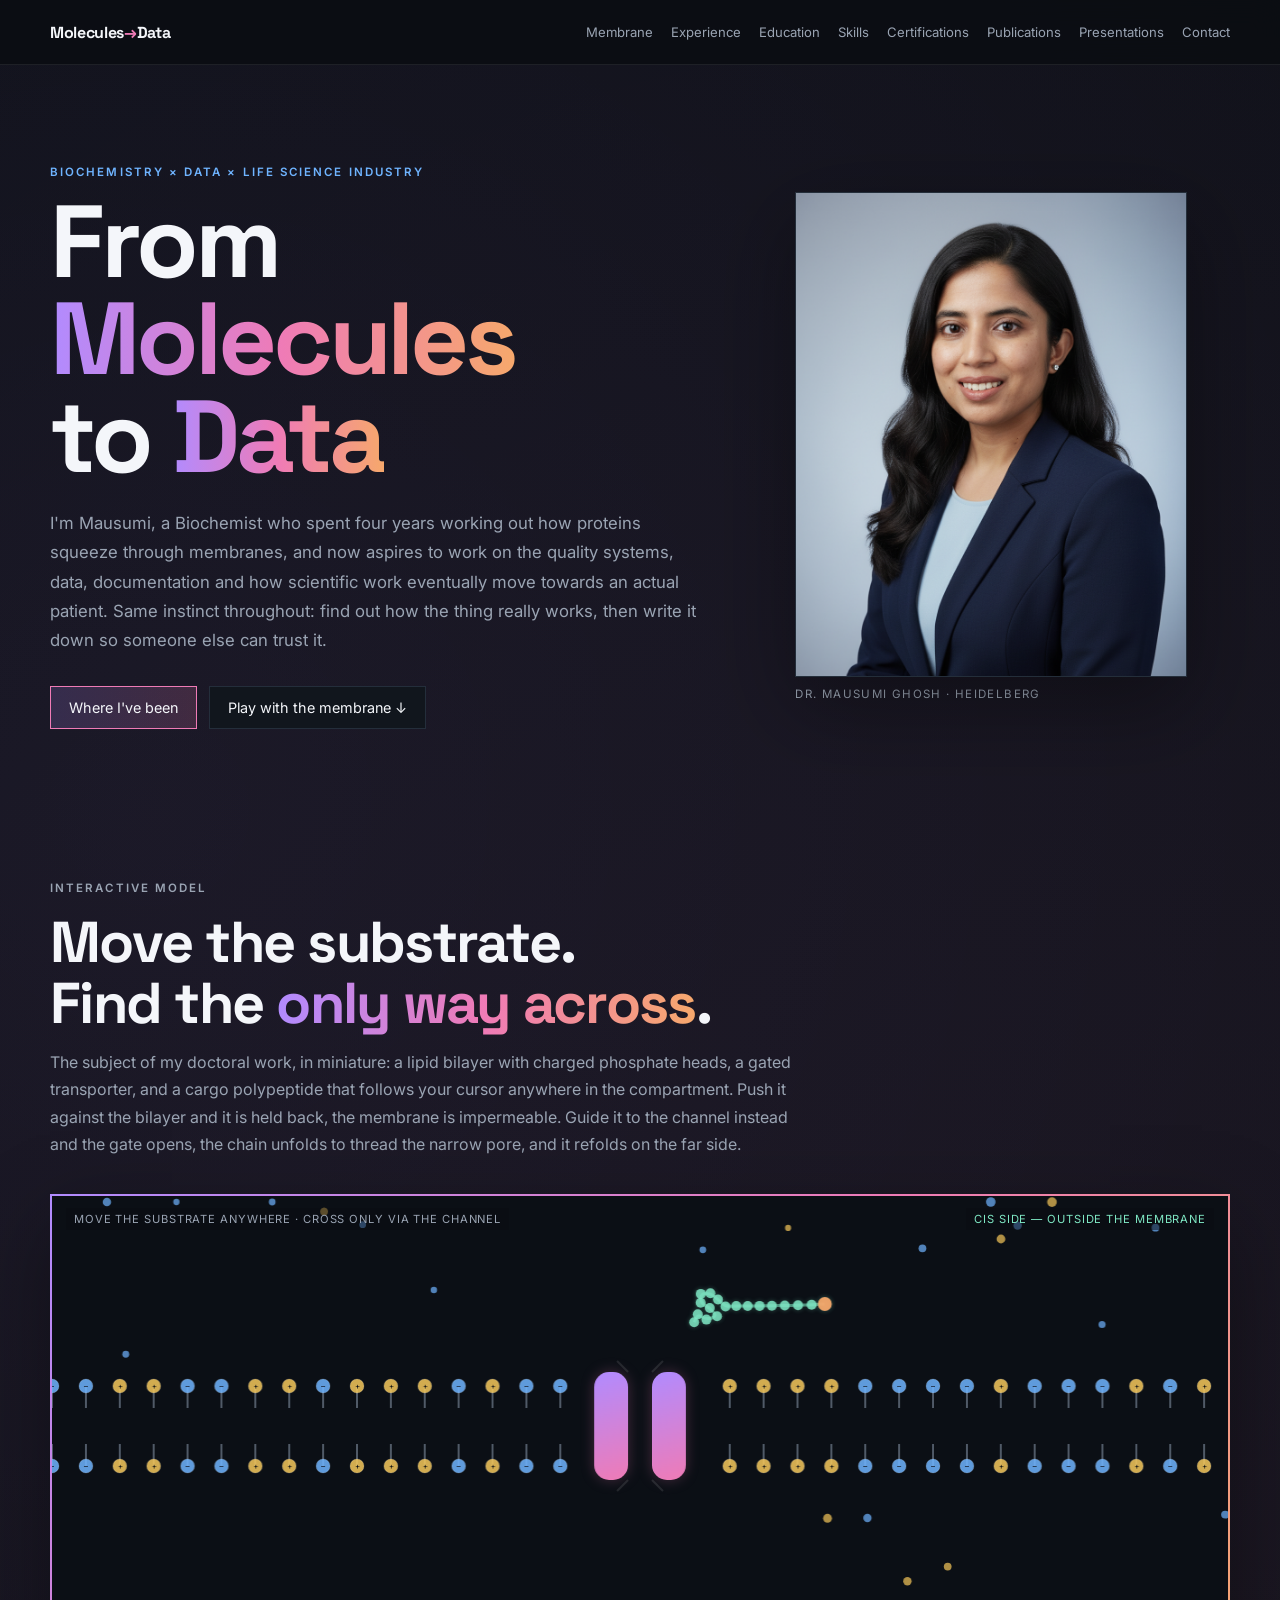
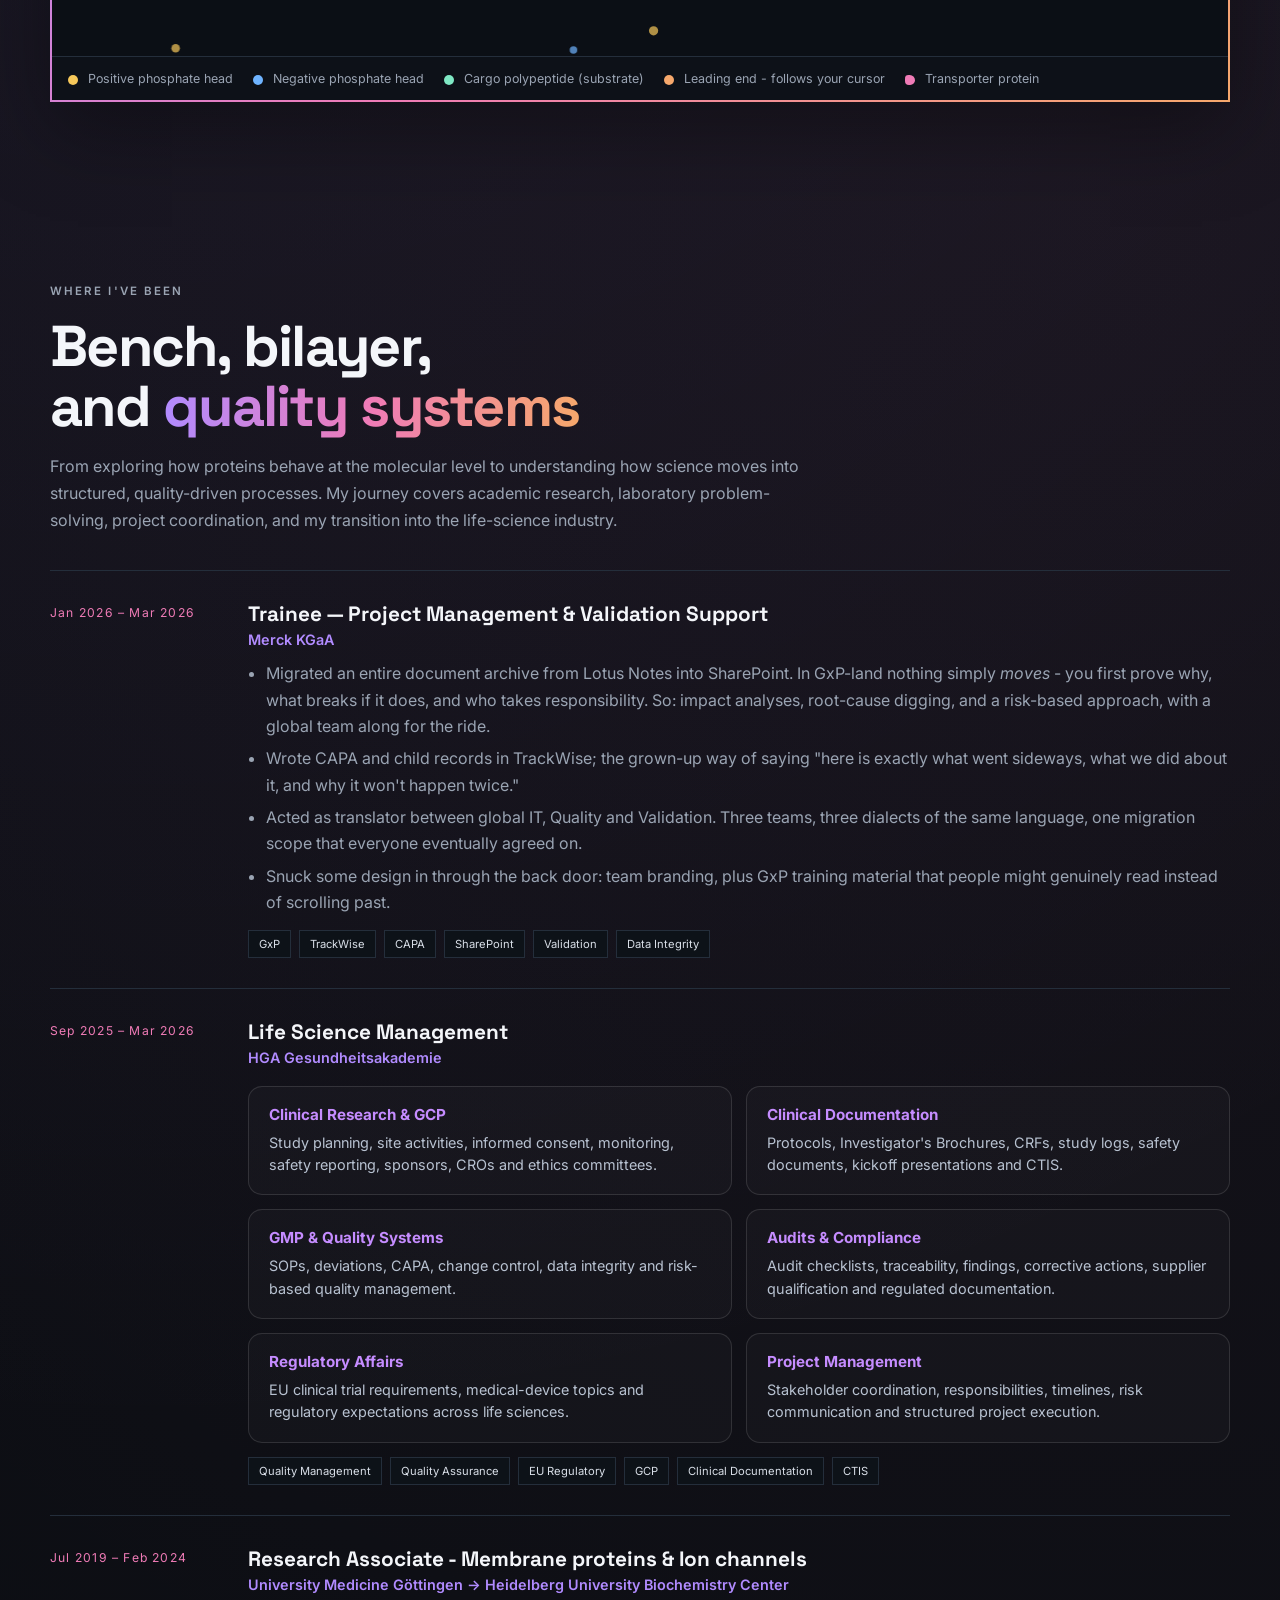
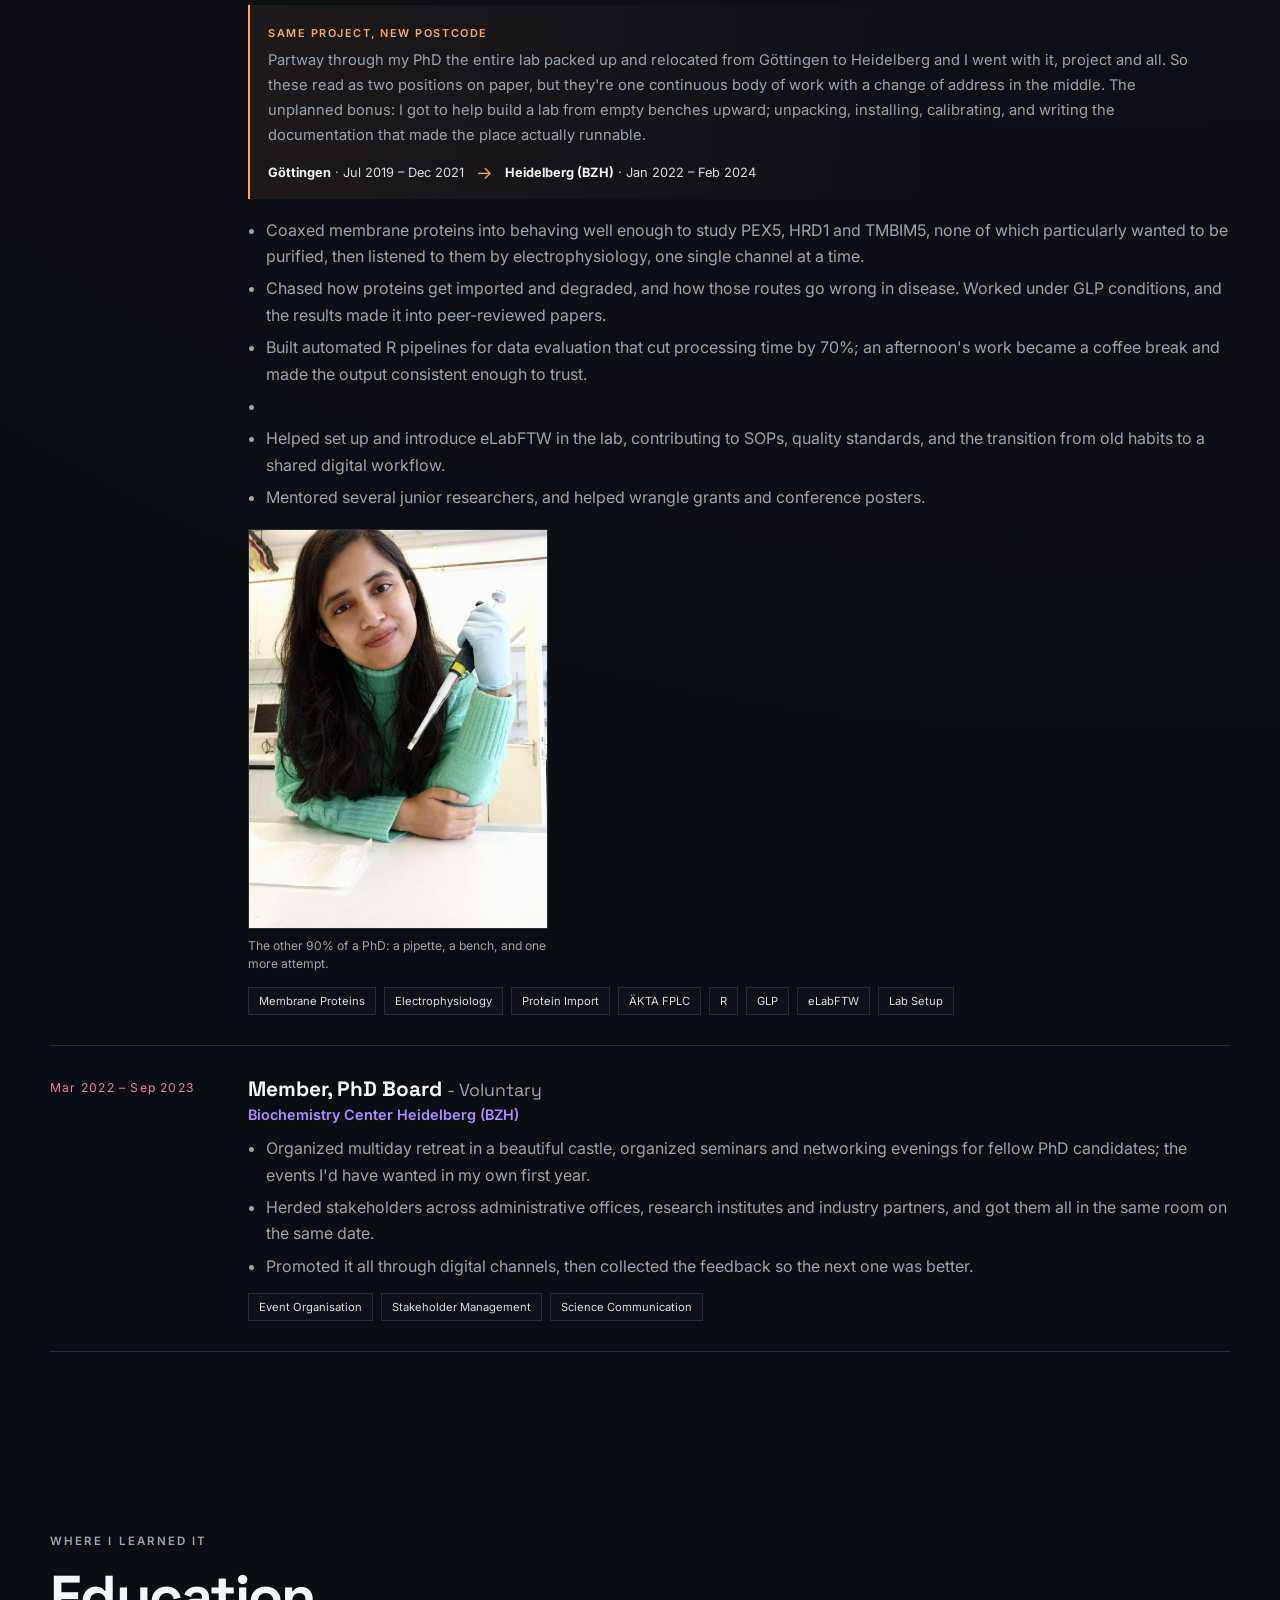
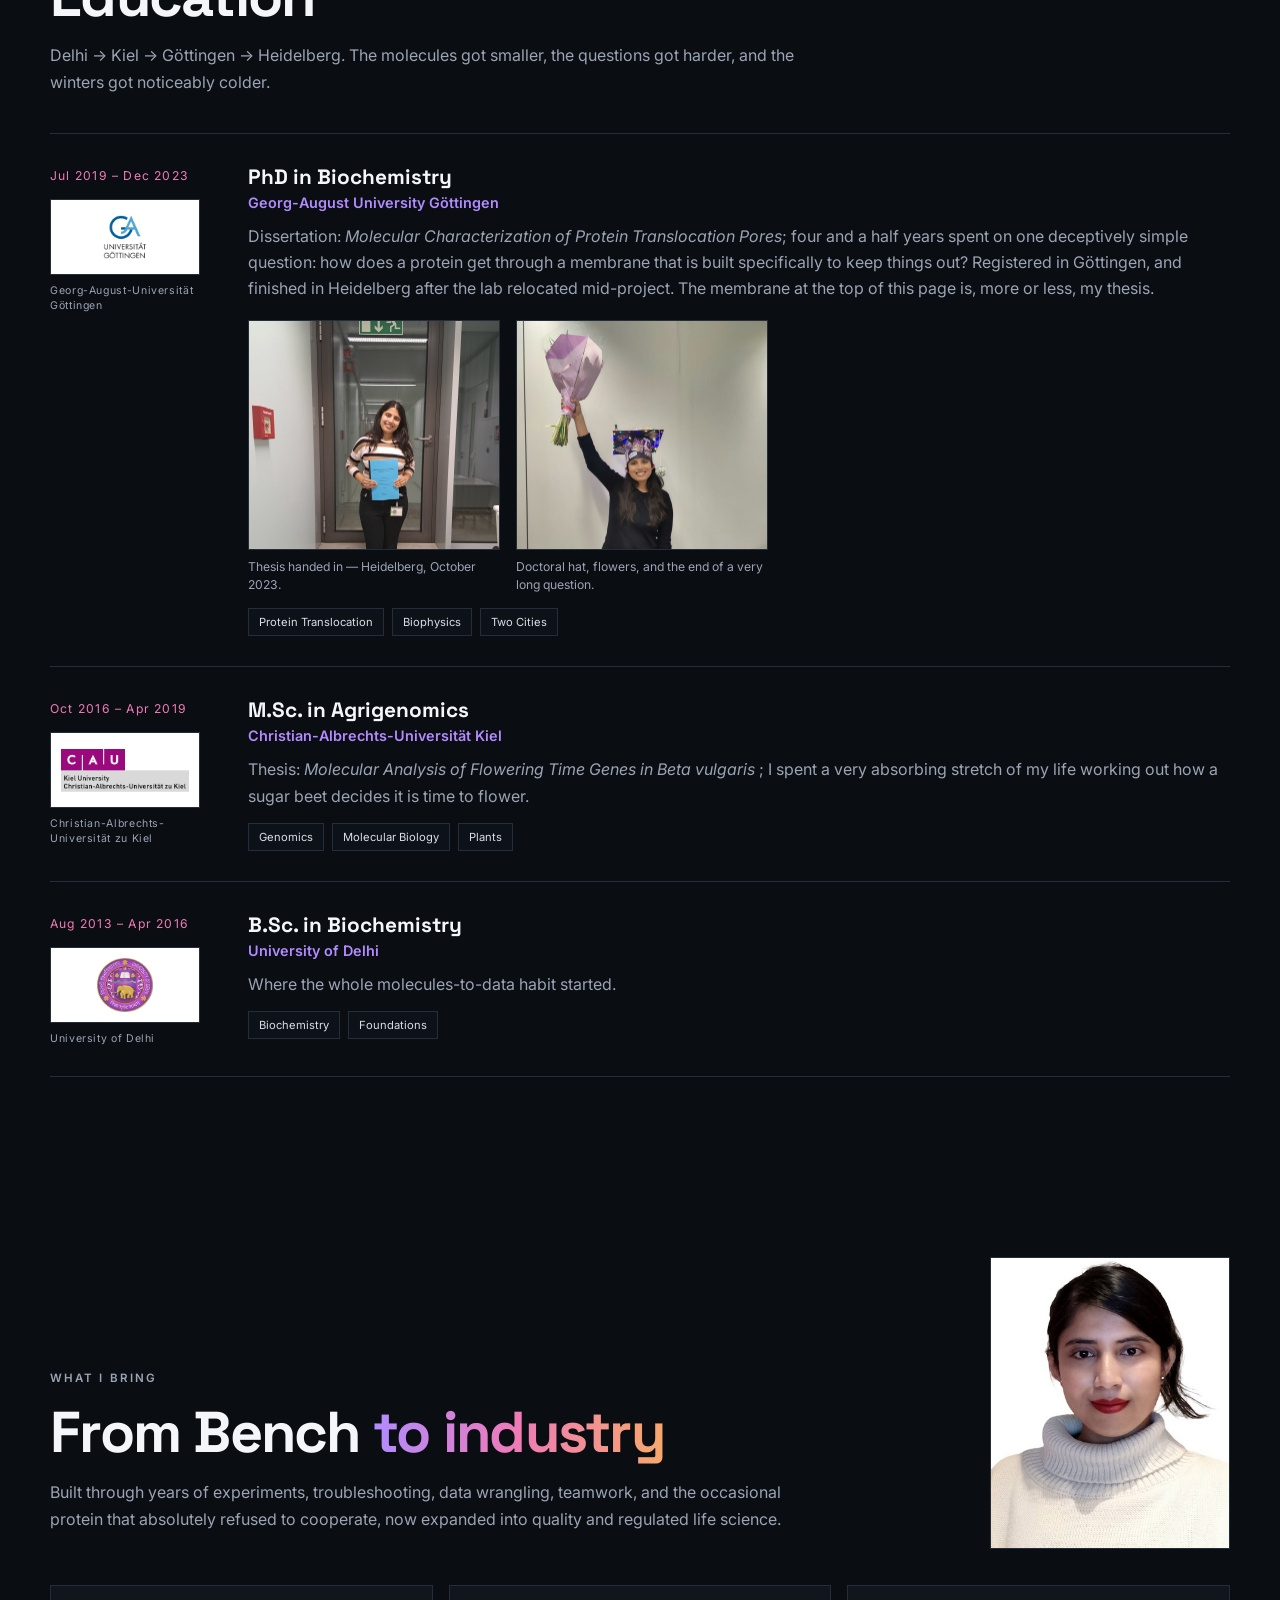
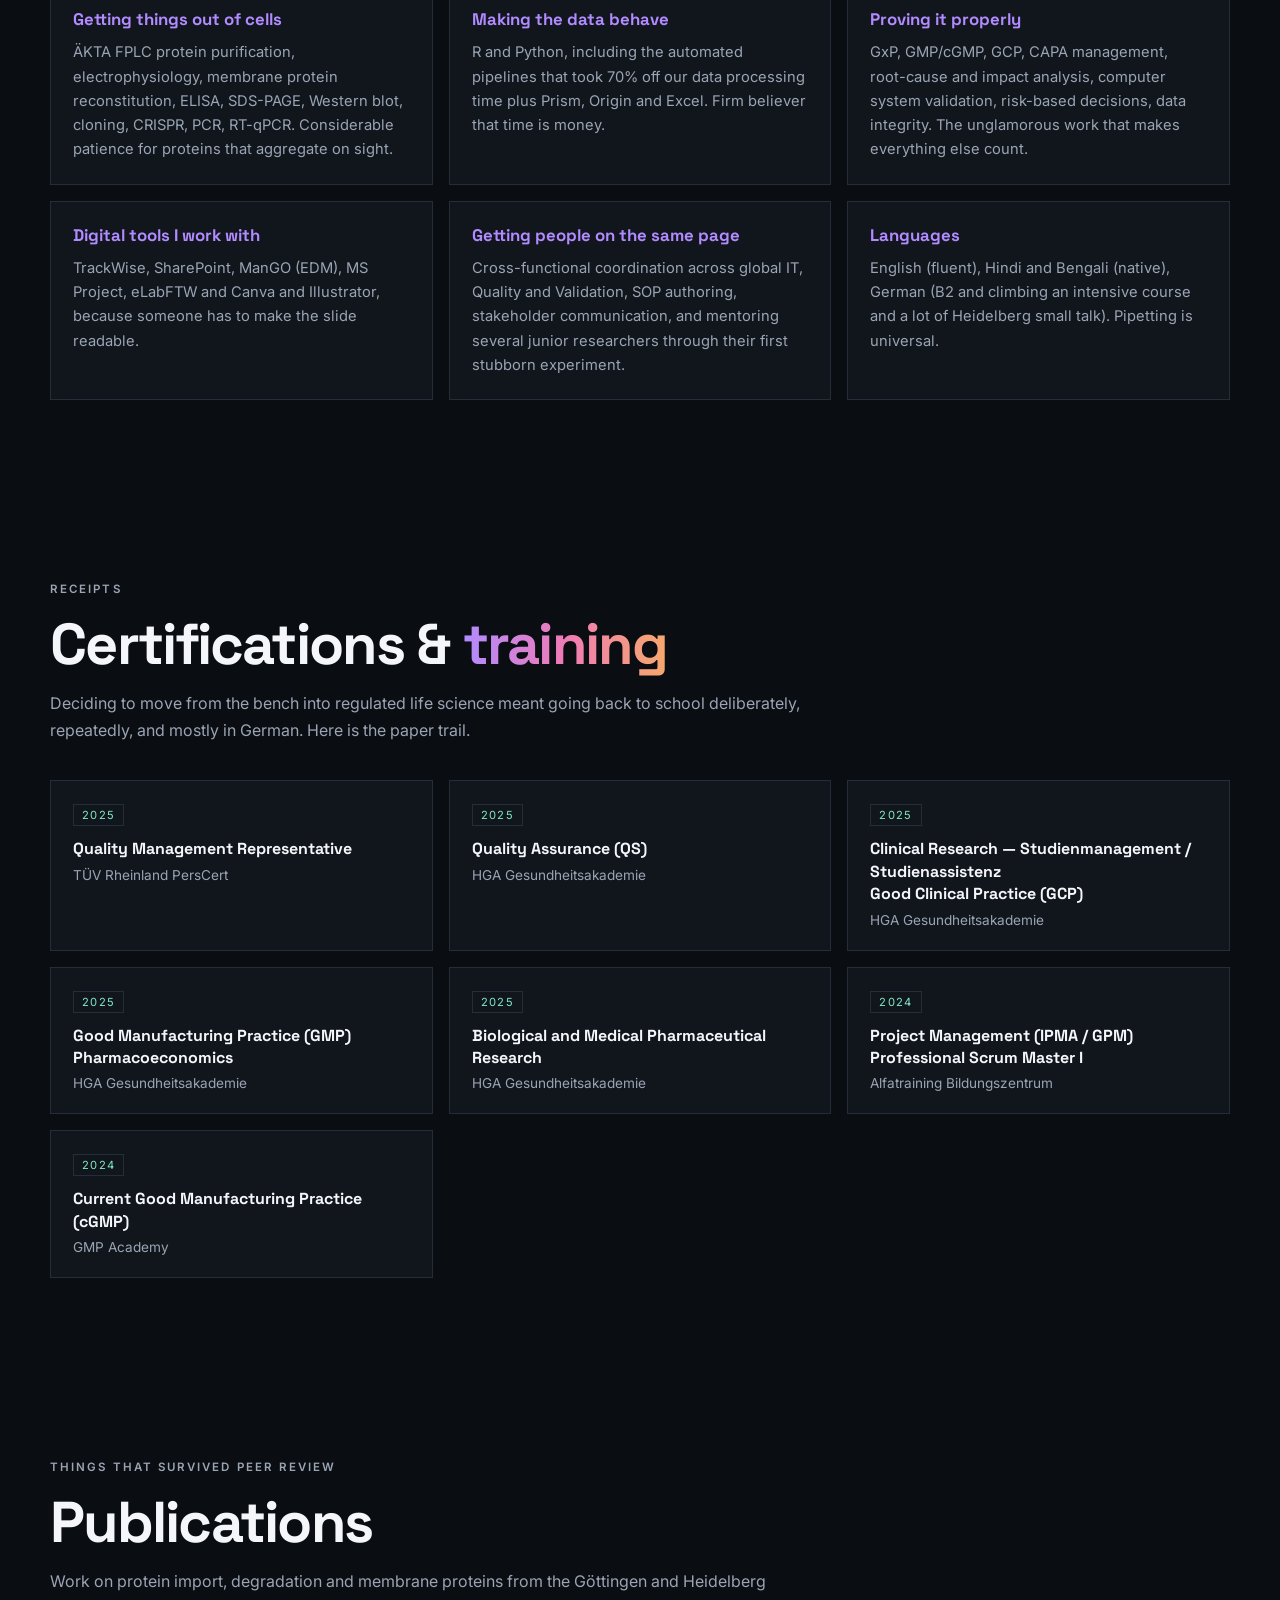
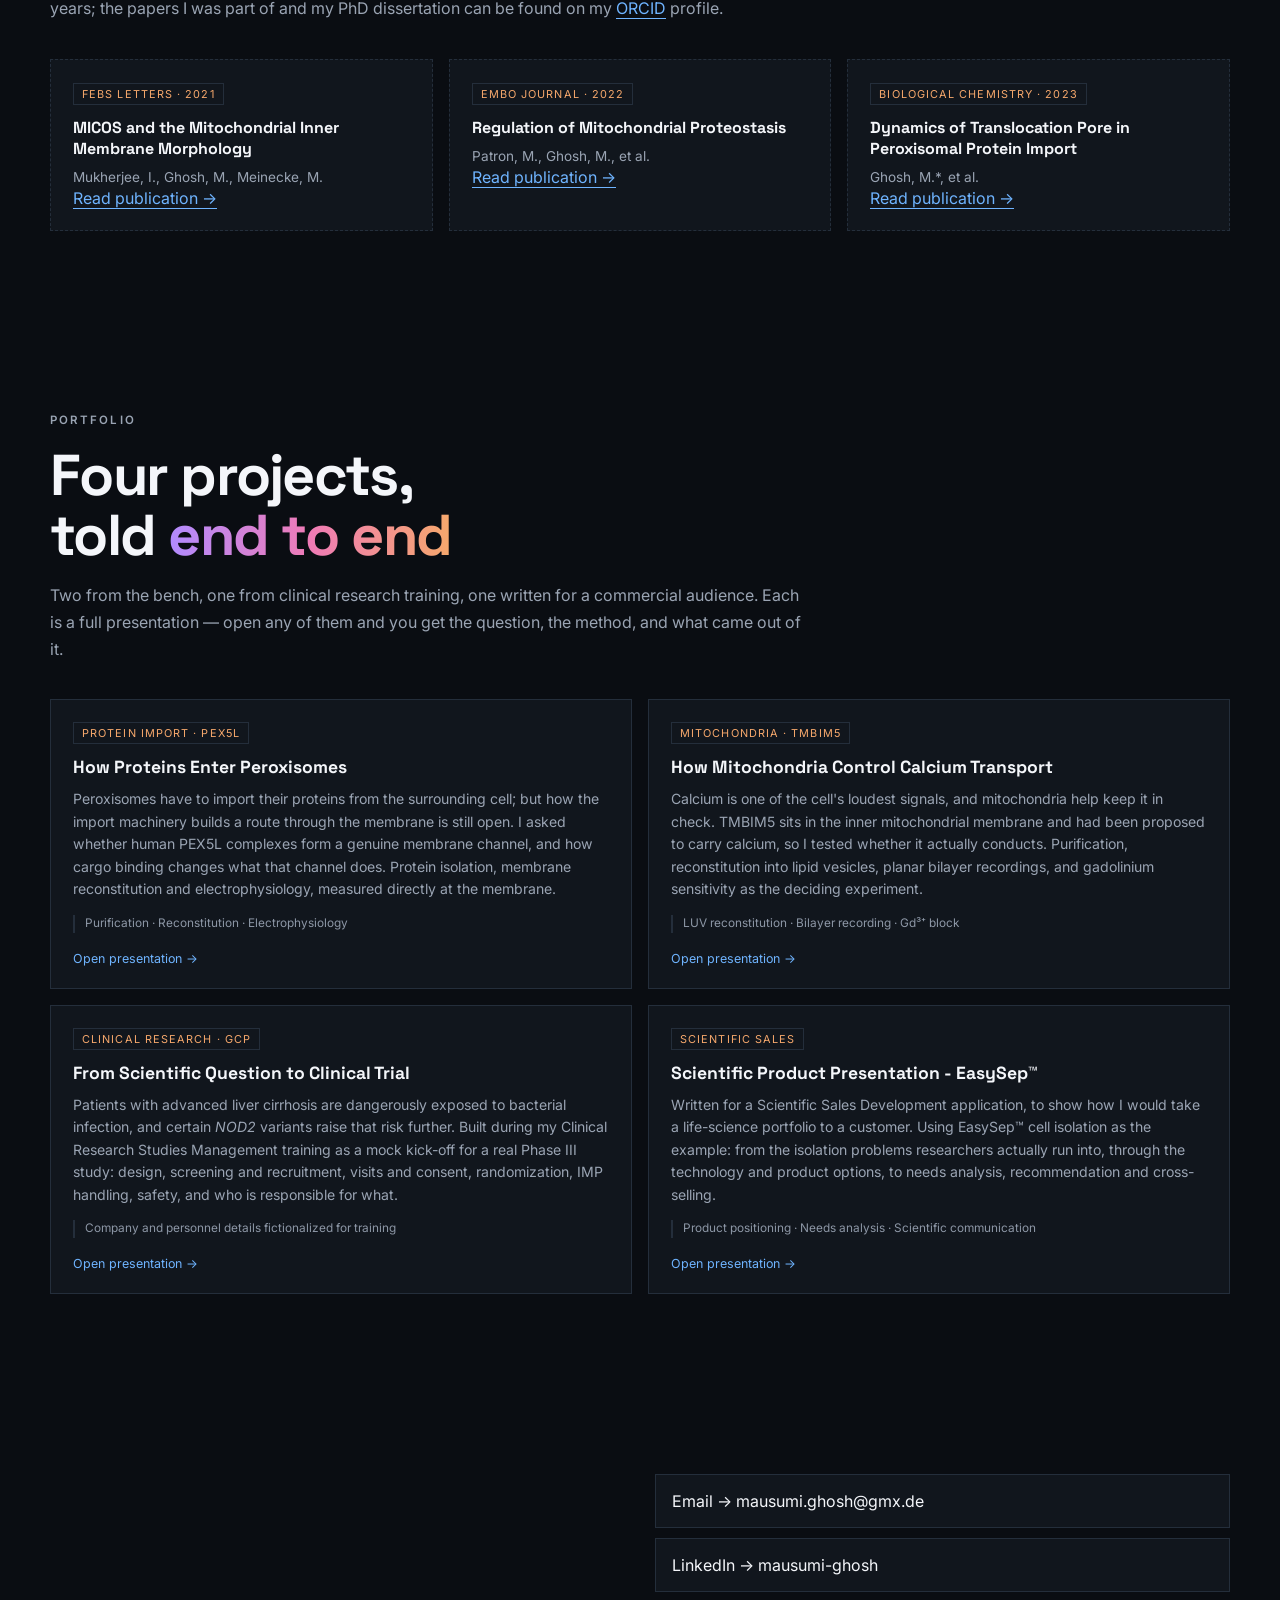
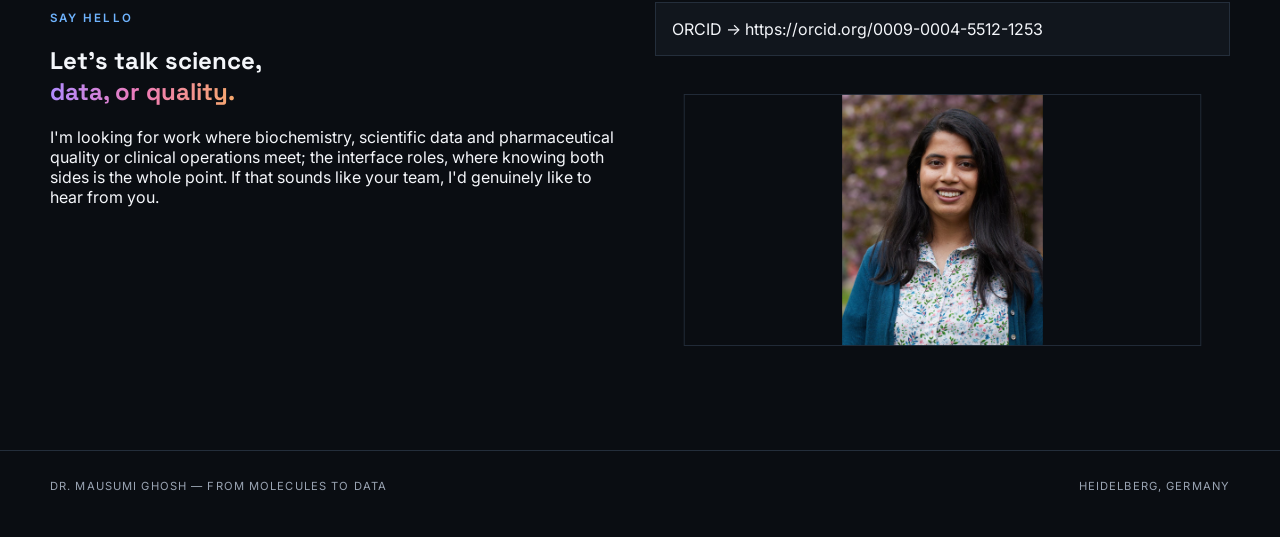
==== commit ef90725e: "fix typo" ====
--- a/index.html
+++ b/index.html
@@ -160,7 +160,7 @@
       <div class="timeline-item">
         <div class="timeline-date">Jul 2019 – Feb 2024</div>
         <div class="timeline-body">
-          <h3>Research Associate — Membrane proteins &amp; Ion channels</h3>
+          <h3>Research Associate - Membrane proteins &amp; Ion channels</h3>
           <p class="org">University Medicine Göttingen → Heidelberg University Biochemistry Center</p>
 
           <div class="move-note">
@@ -185,8 +185,8 @@
               under GLP conditions, and the results made it into peer-reviewed papers.</li>
             <li>Built automated R pipelines for data evaluation that cut processing time by 70%; an afternoon's
               work became a coffee break and made the output consistent enough to trust.</li>
-            <li>Set up our new electronic lab notebook (eLabFTW) from scratch: wrote the SOPs, set the quality
-              standards, and persuaded a whole lab to actually use it. Arguably the harder half.</li>
+            <li><li>Helped set up and introduce eLabFTW in the lab, contributing to SOPs, quality standards, and
+               the transition from old habits to a shared digital workflow.</li></li>
             <li>Mentored several junior researchers, and helped wrangle grants and conference posters.</li>
           </ul>
           <figure class="photo-inline">
@@ -205,10 +205,10 @@
       <div class="timeline-item">
         <div class="timeline-date">Mar 2022 – Sep 2023</div>
         <div class="timeline-body">
-          <h3>Member, PhD Board <span class="muted-note">— Voluntary</span></h3>
+          <h3>Member, PhD Board <span class="muted-note">- Voluntary</span></h3>
           <p class="org">Biochemistry Center Heidelberg (BZH)</p>
           <ul>
-            <li>Organized multiday retreat in a beautiful castle, organized seminars and networking evenings for fellow PhD candidates — the events I'd
+            <li>Organized multiday retreat in a beautiful castle, organized seminars and networking evenings for fellow PhD candidates; the events I'd
               have wanted in my own first year.</li>
             <li>Herded stakeholders across administrative offices, research institutes and industry partners, and
               got them all in the same room on the same date.</li>
@@ -341,7 +341,7 @@
       </div>
       <div class="skill-card">
         <h3>Digital tools I work with</h3>
-        <p>TrackWise, SharePoint, ManGO (EDM), Quest, MS Project, eLabFTW and Canva and Illustrator,
+        <p>TrackWise, SharePoint, ManGO (EDM), MS Project, eLabFTW and Canva and Illustrator,
           because someone has to make the slide readable.</p>
       </div>
       <div class="skill-card">
@@ -484,7 +484,7 @@
 
       <a class="pres-card" href="assets/presentations/easysep-product-portfolio.pdf" target="_blank" rel="noopener">
         <span class="pub-tag">Scientific sales</span>
-        <h3>Scientific Product Presentation — EasySep™</h3>
+        <h3>Scientific Product Presentation - EasySep™</h3>
         <p>Written for a Scientific Sales Development application, to show how I would take a life-science
           portfolio to a customer. Using EasySep™ cell isolation as the example: from the isolation problems
           researchers actually run into, through the technology and product options, to needs analysis,
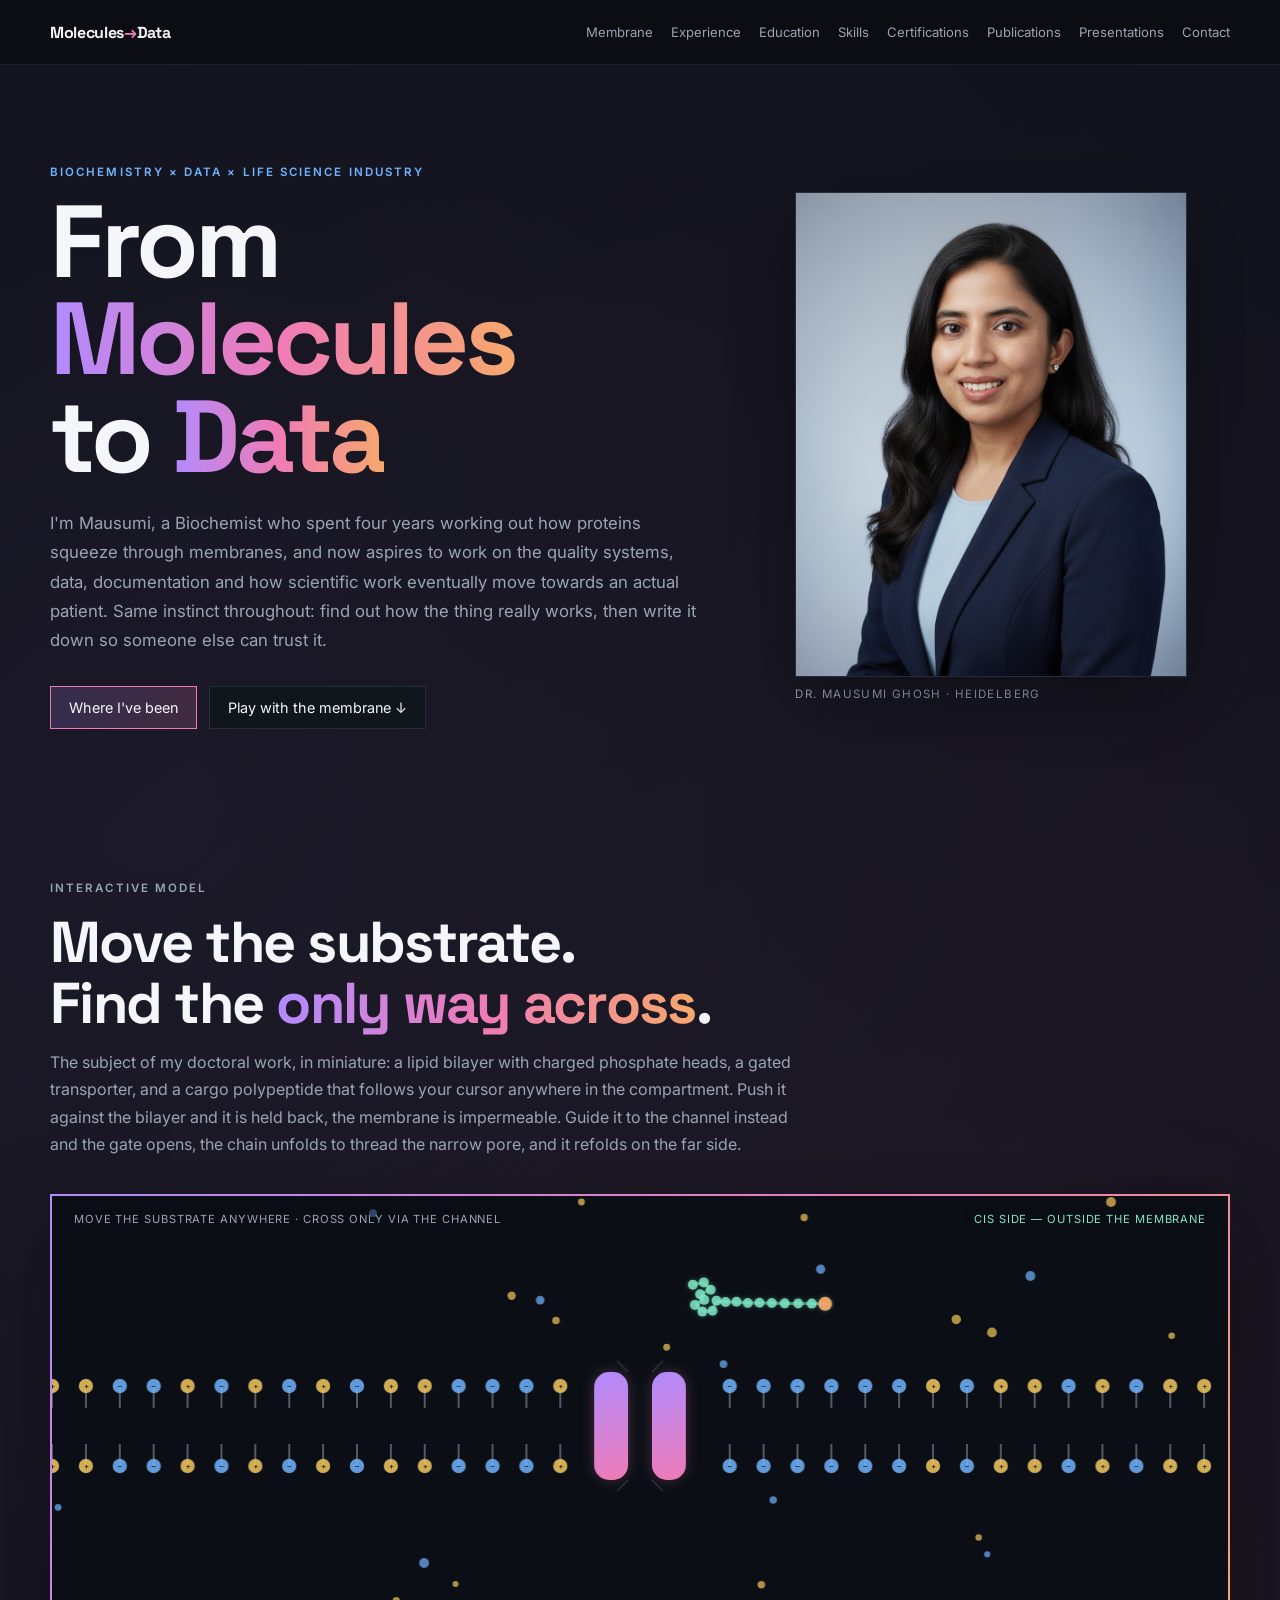
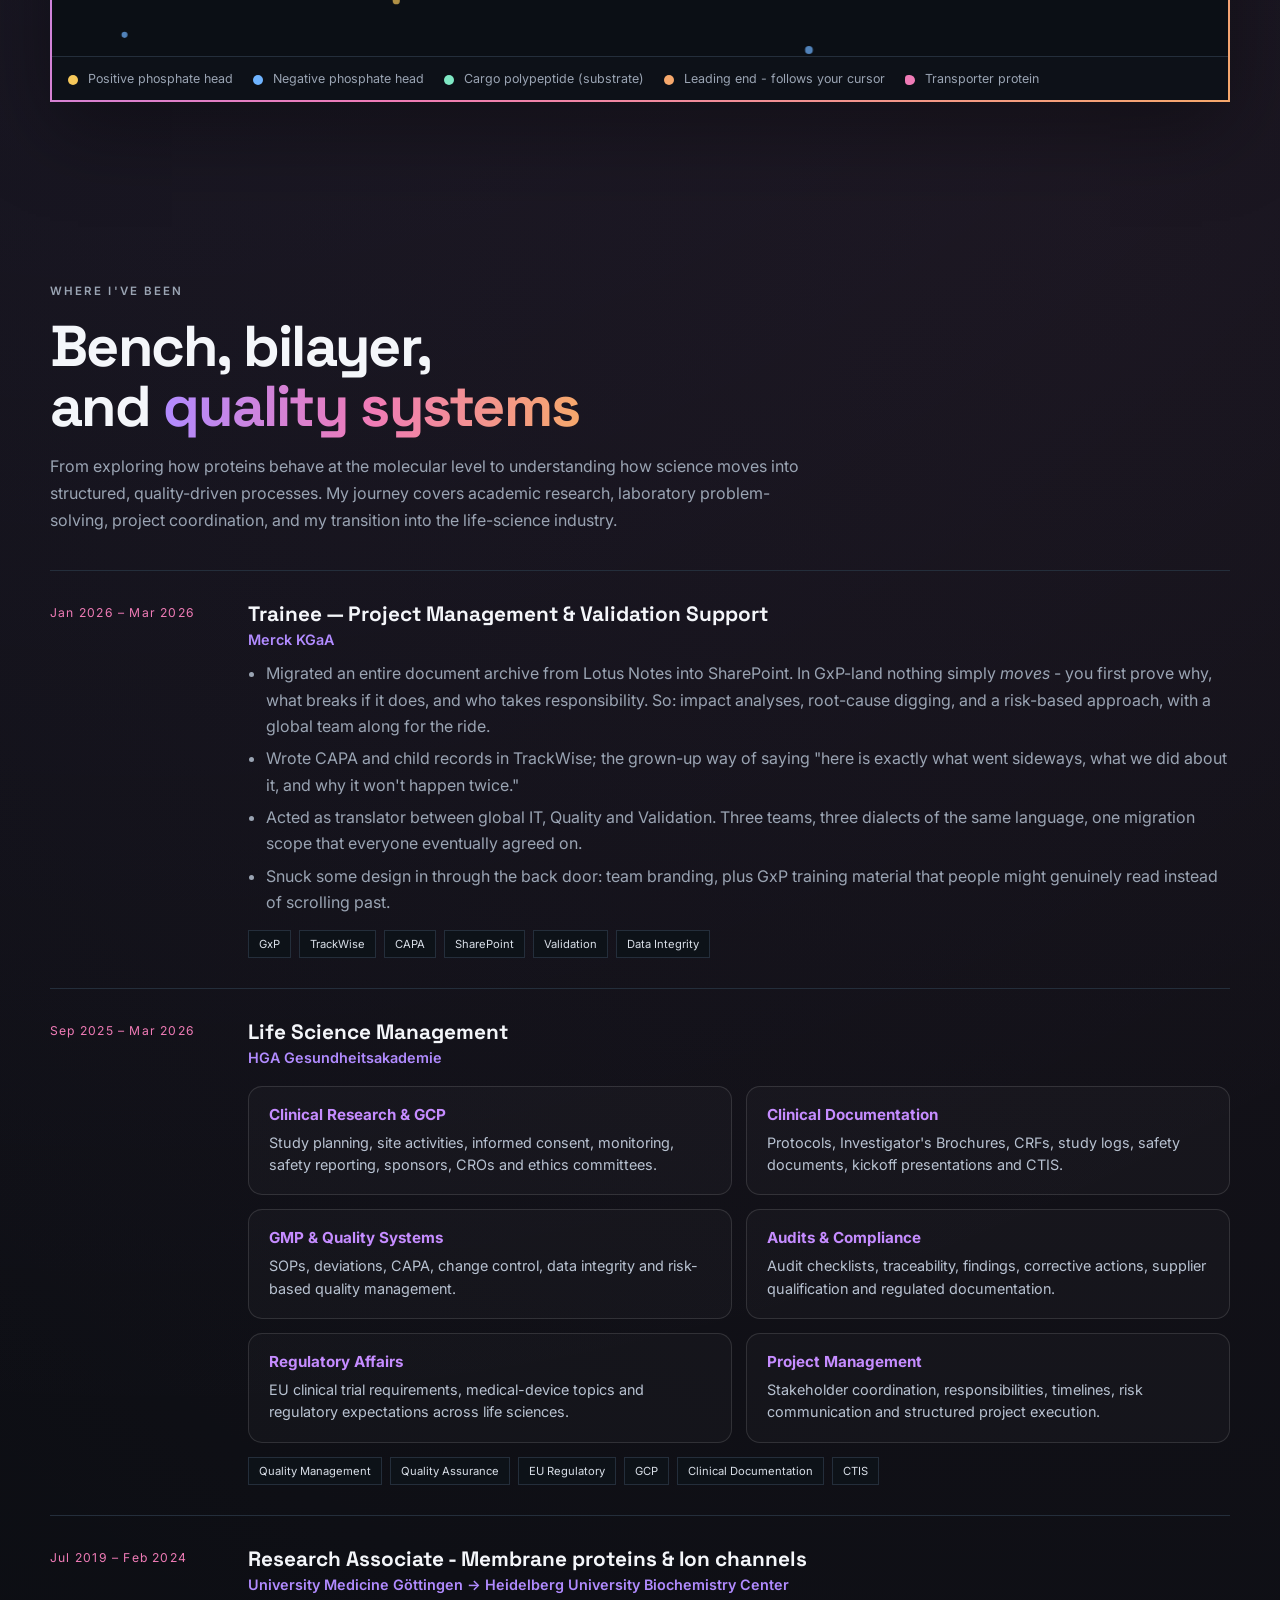
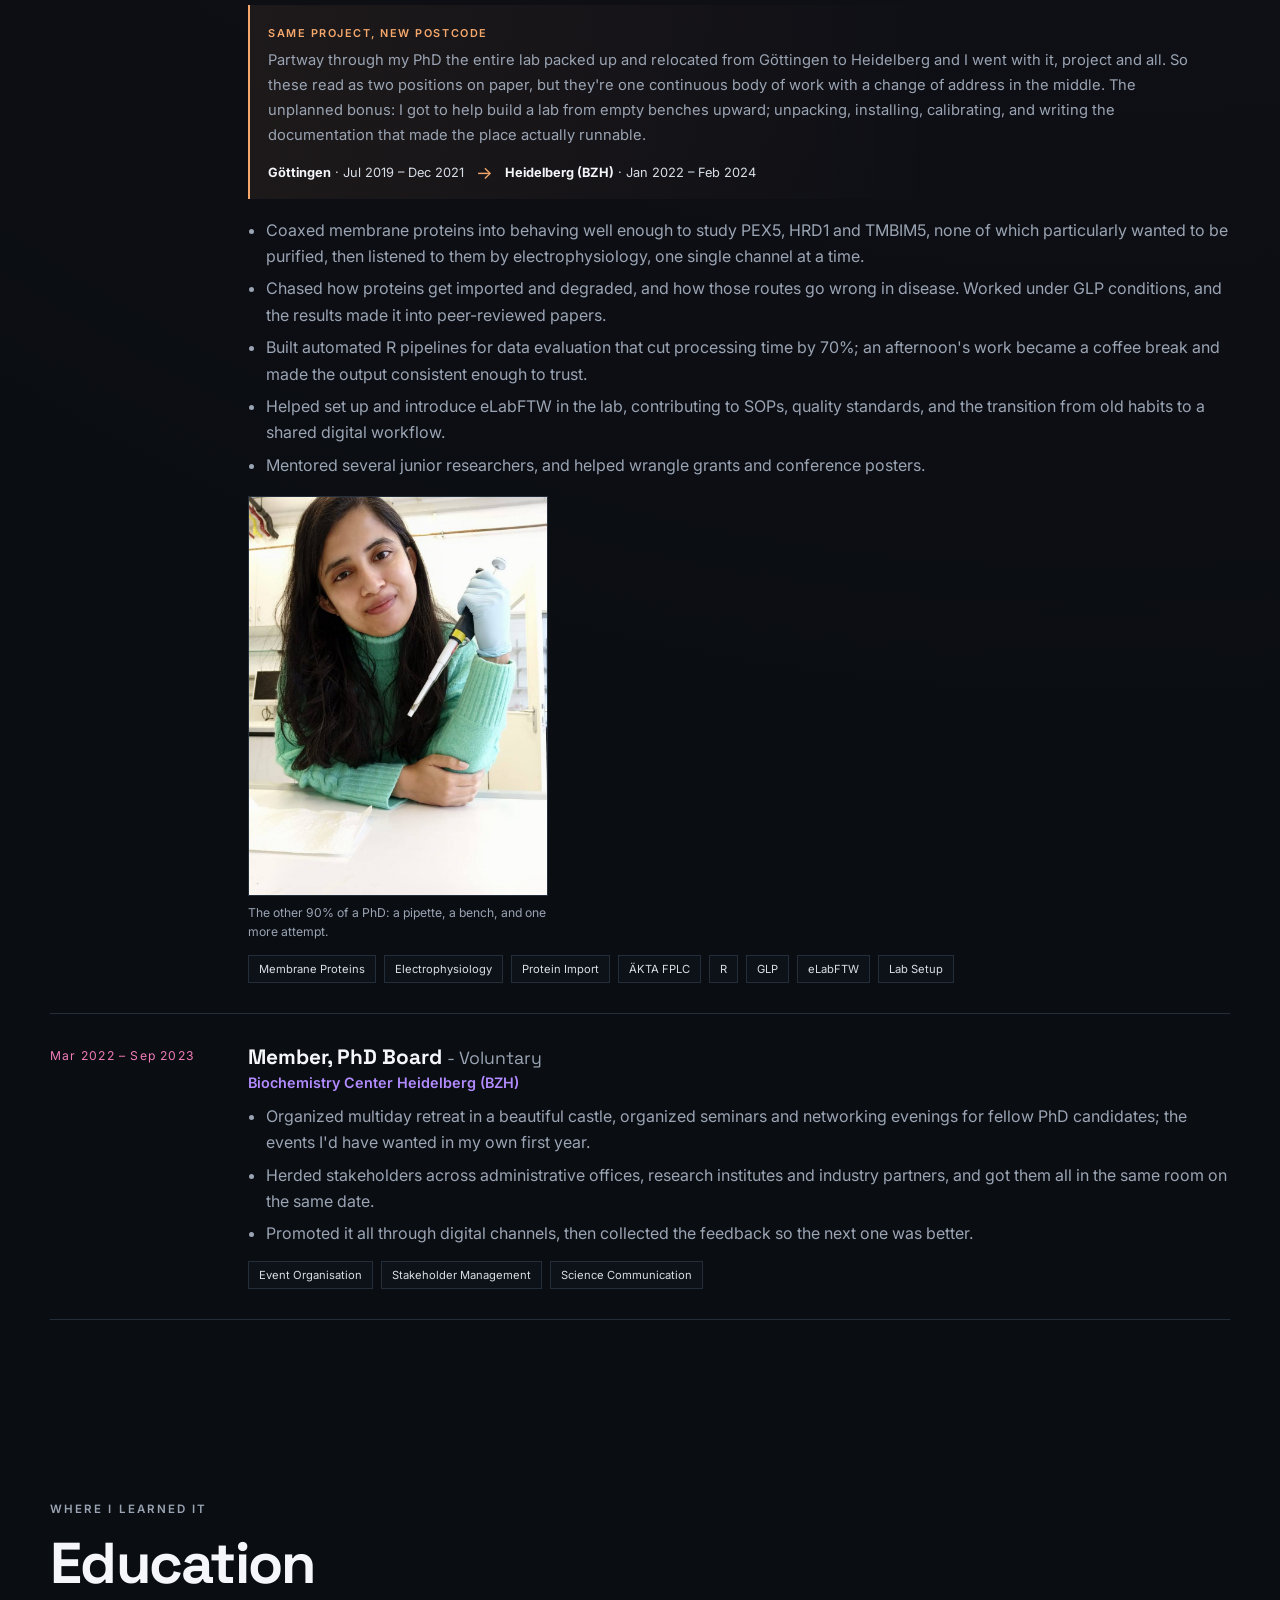
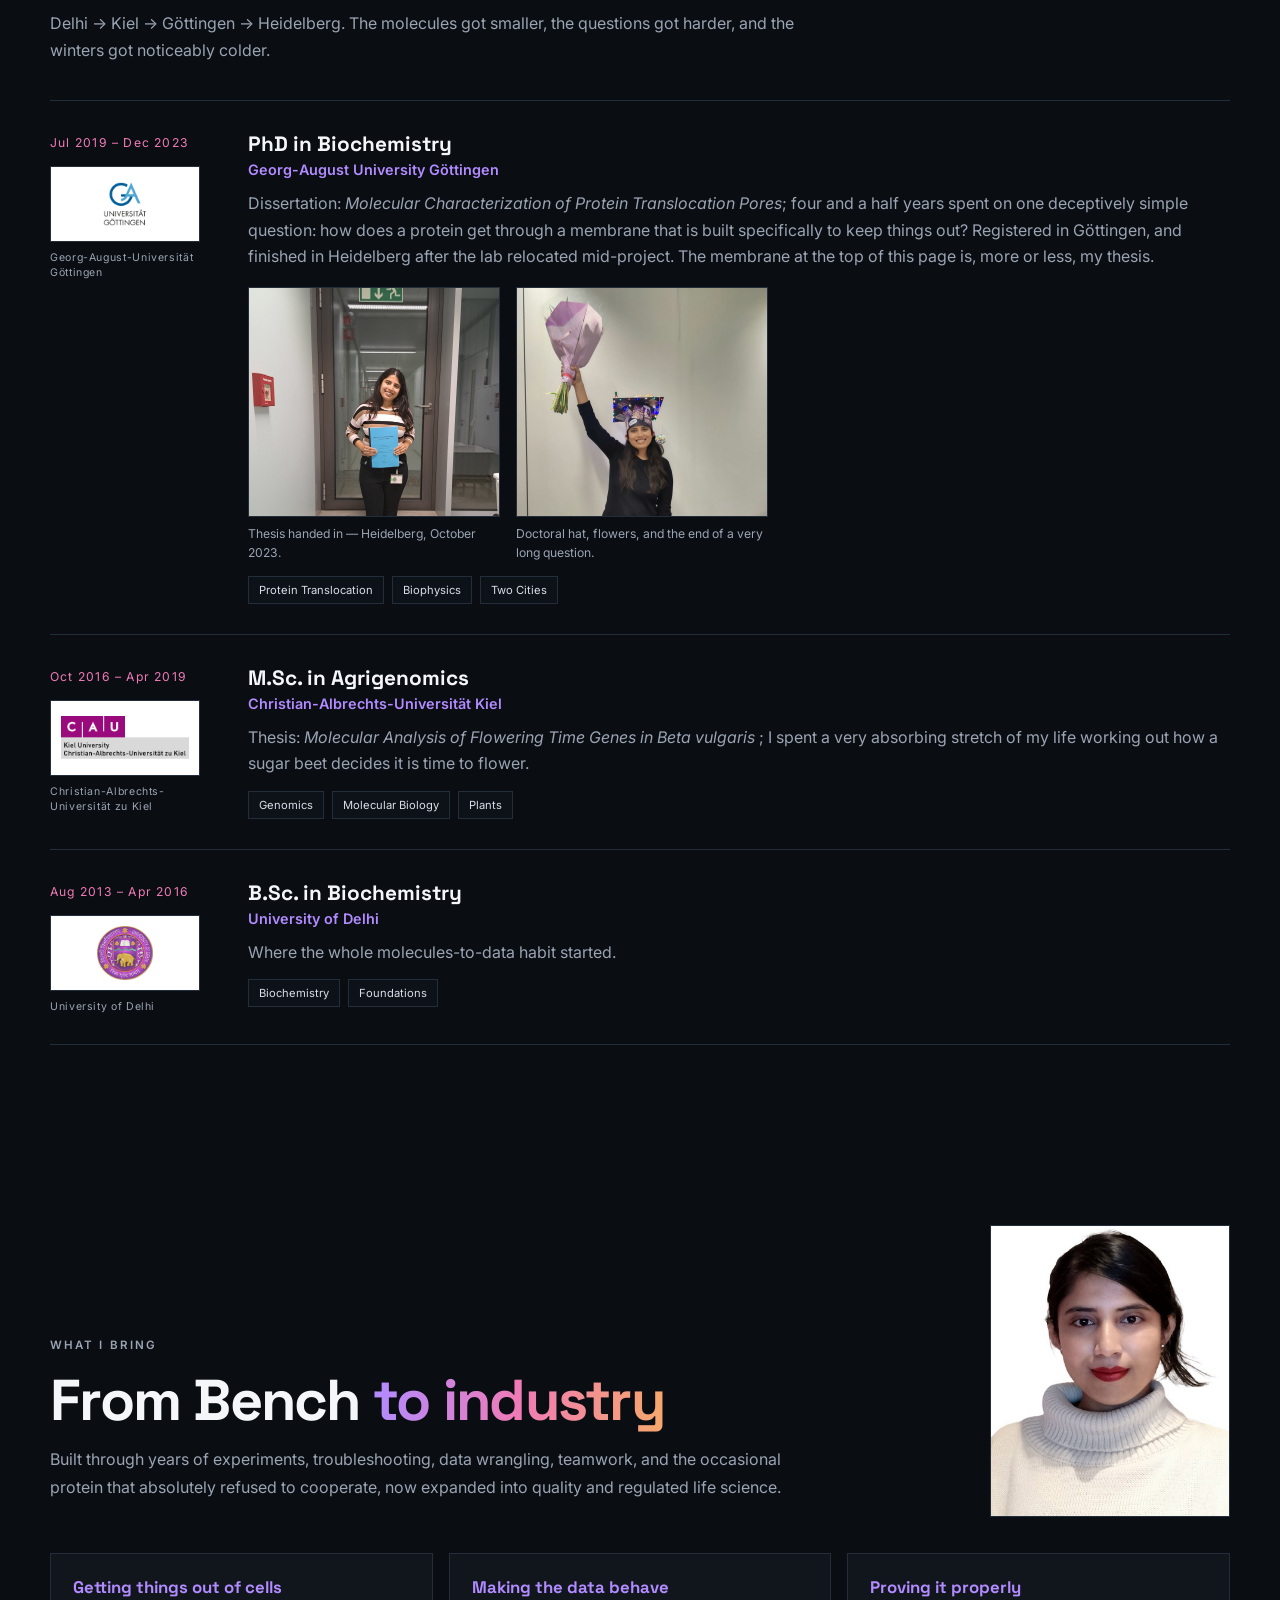
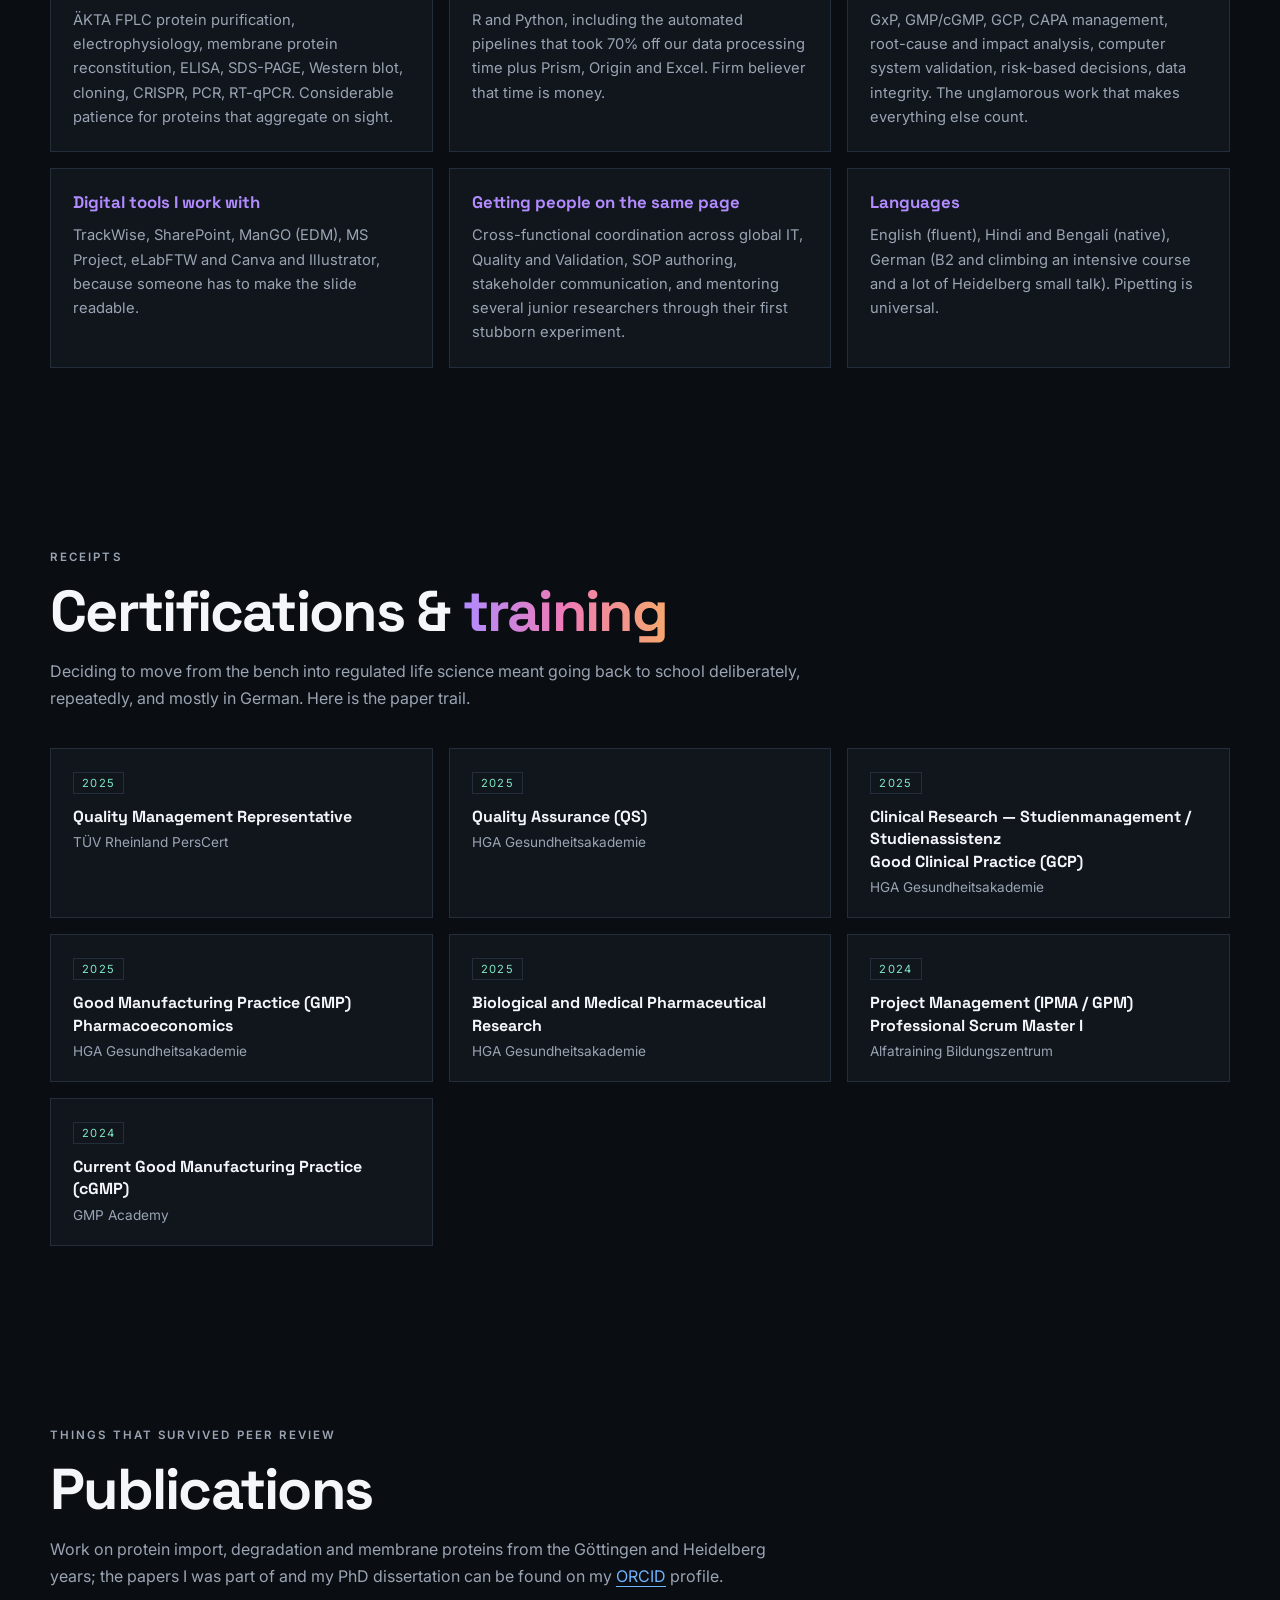
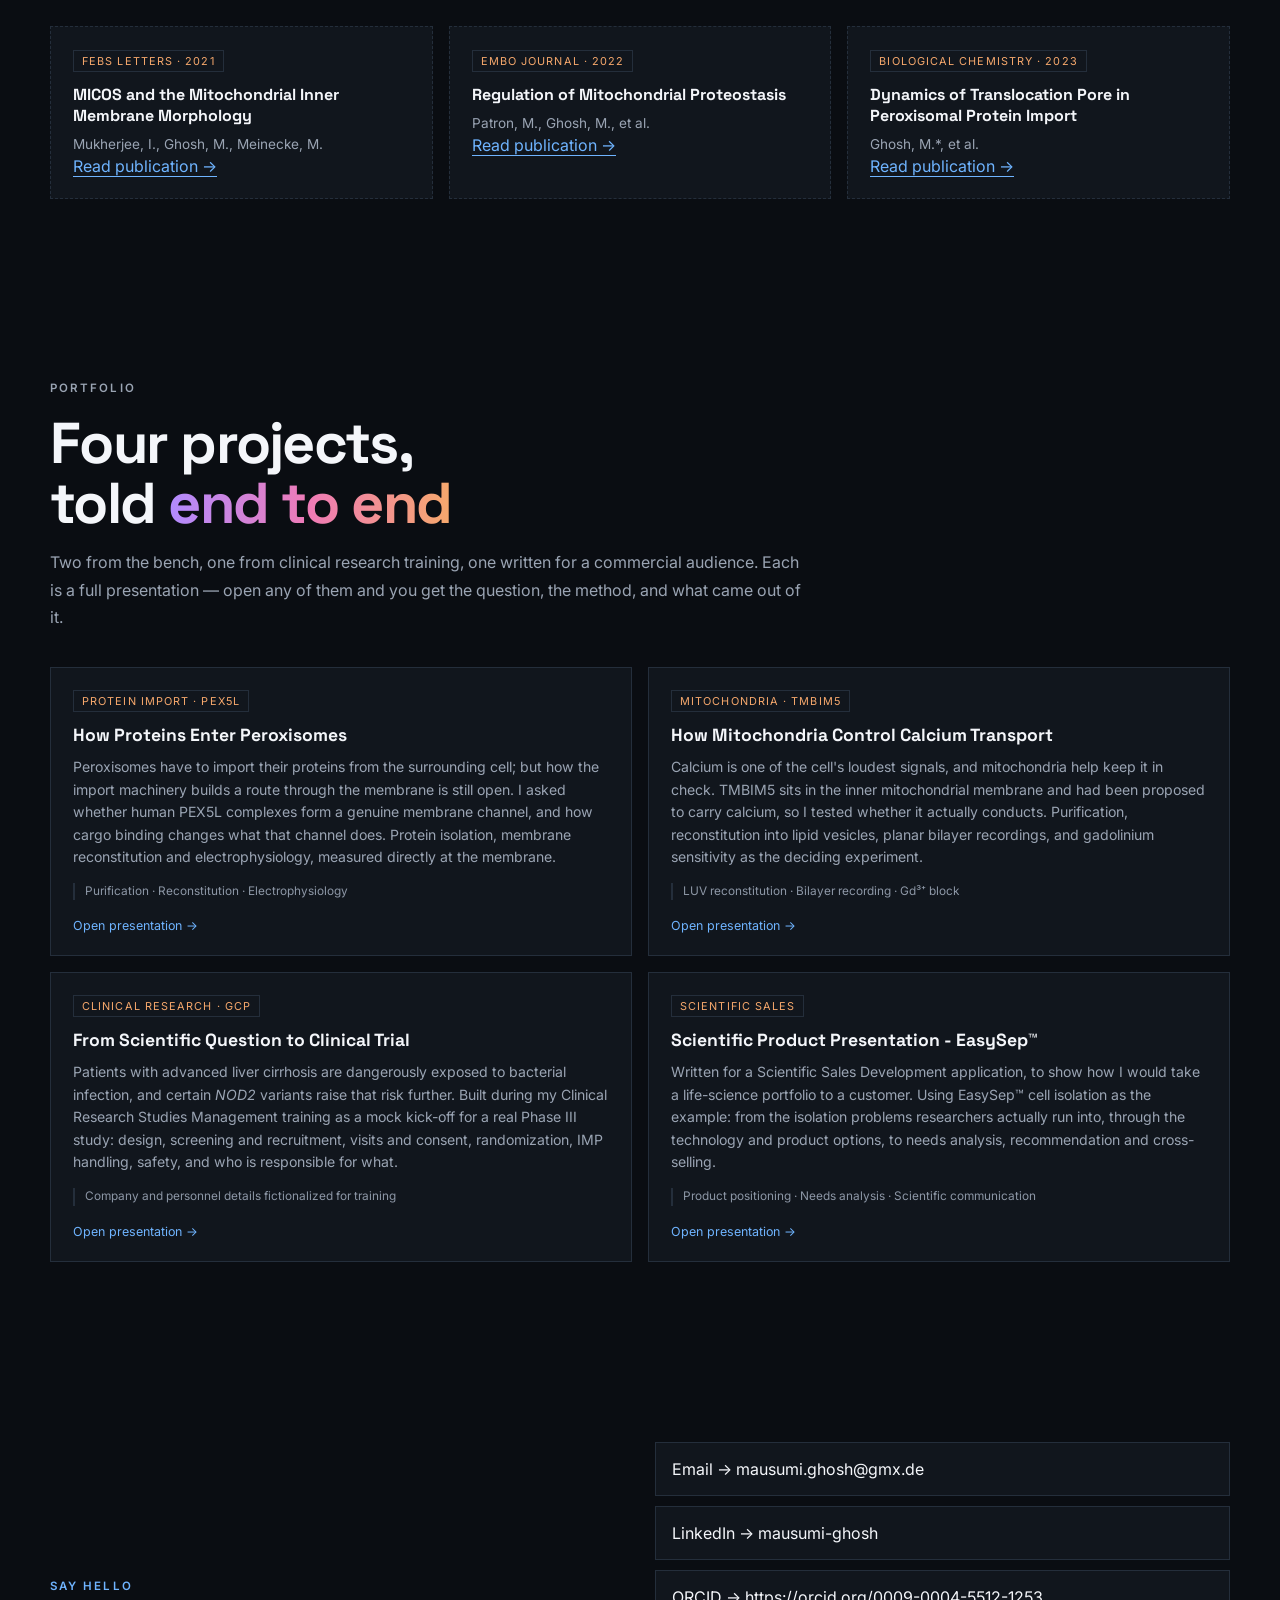
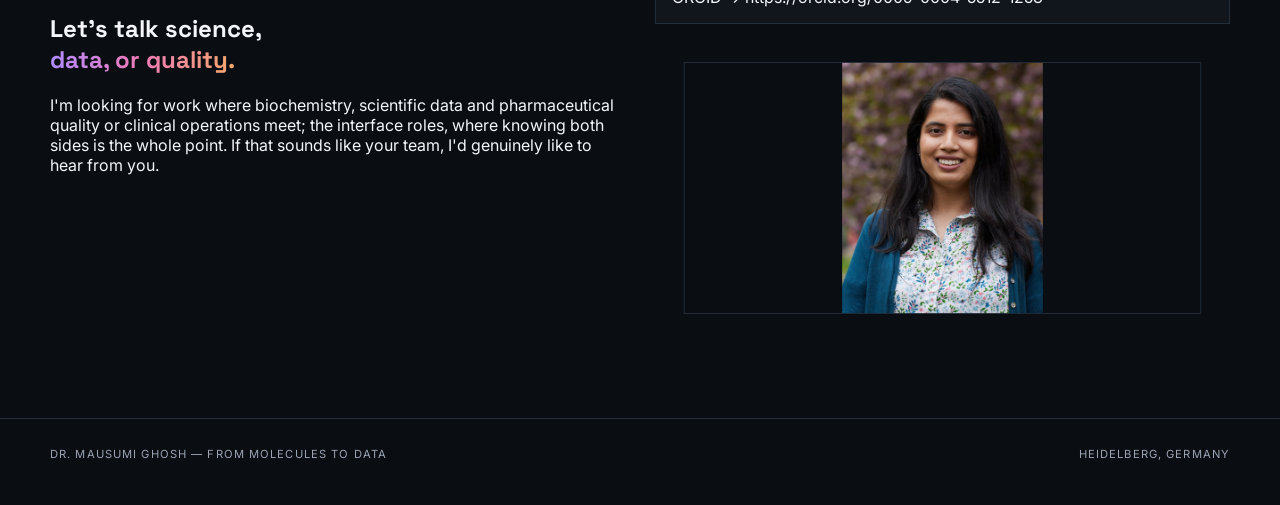
==== commit b8f43523: "Update portfolio" ====
--- a/index.html
+++ b/index.html
@@ -185,7 +185,7 @@
               under GLP conditions, and the results made it into peer-reviewed papers.</li>
             <li>Built automated R pipelines for data evaluation that cut processing time by 70%; an afternoon's
               work became a coffee break and made the output consistent enough to trust.</li>
-            <li><li>Helped set up and introduce eLabFTW in the lab, contributing to SOPs, quality standards, and
+            <li>Helped set up and introduce eLabFTW in the lab, contributing to SOPs, quality standards, and
                the transition from old habits to a shared digital workflow.</li></li>
             <li>Mentored several junior researchers, and helped wrangle grants and conference posters.</li>
           </ul>
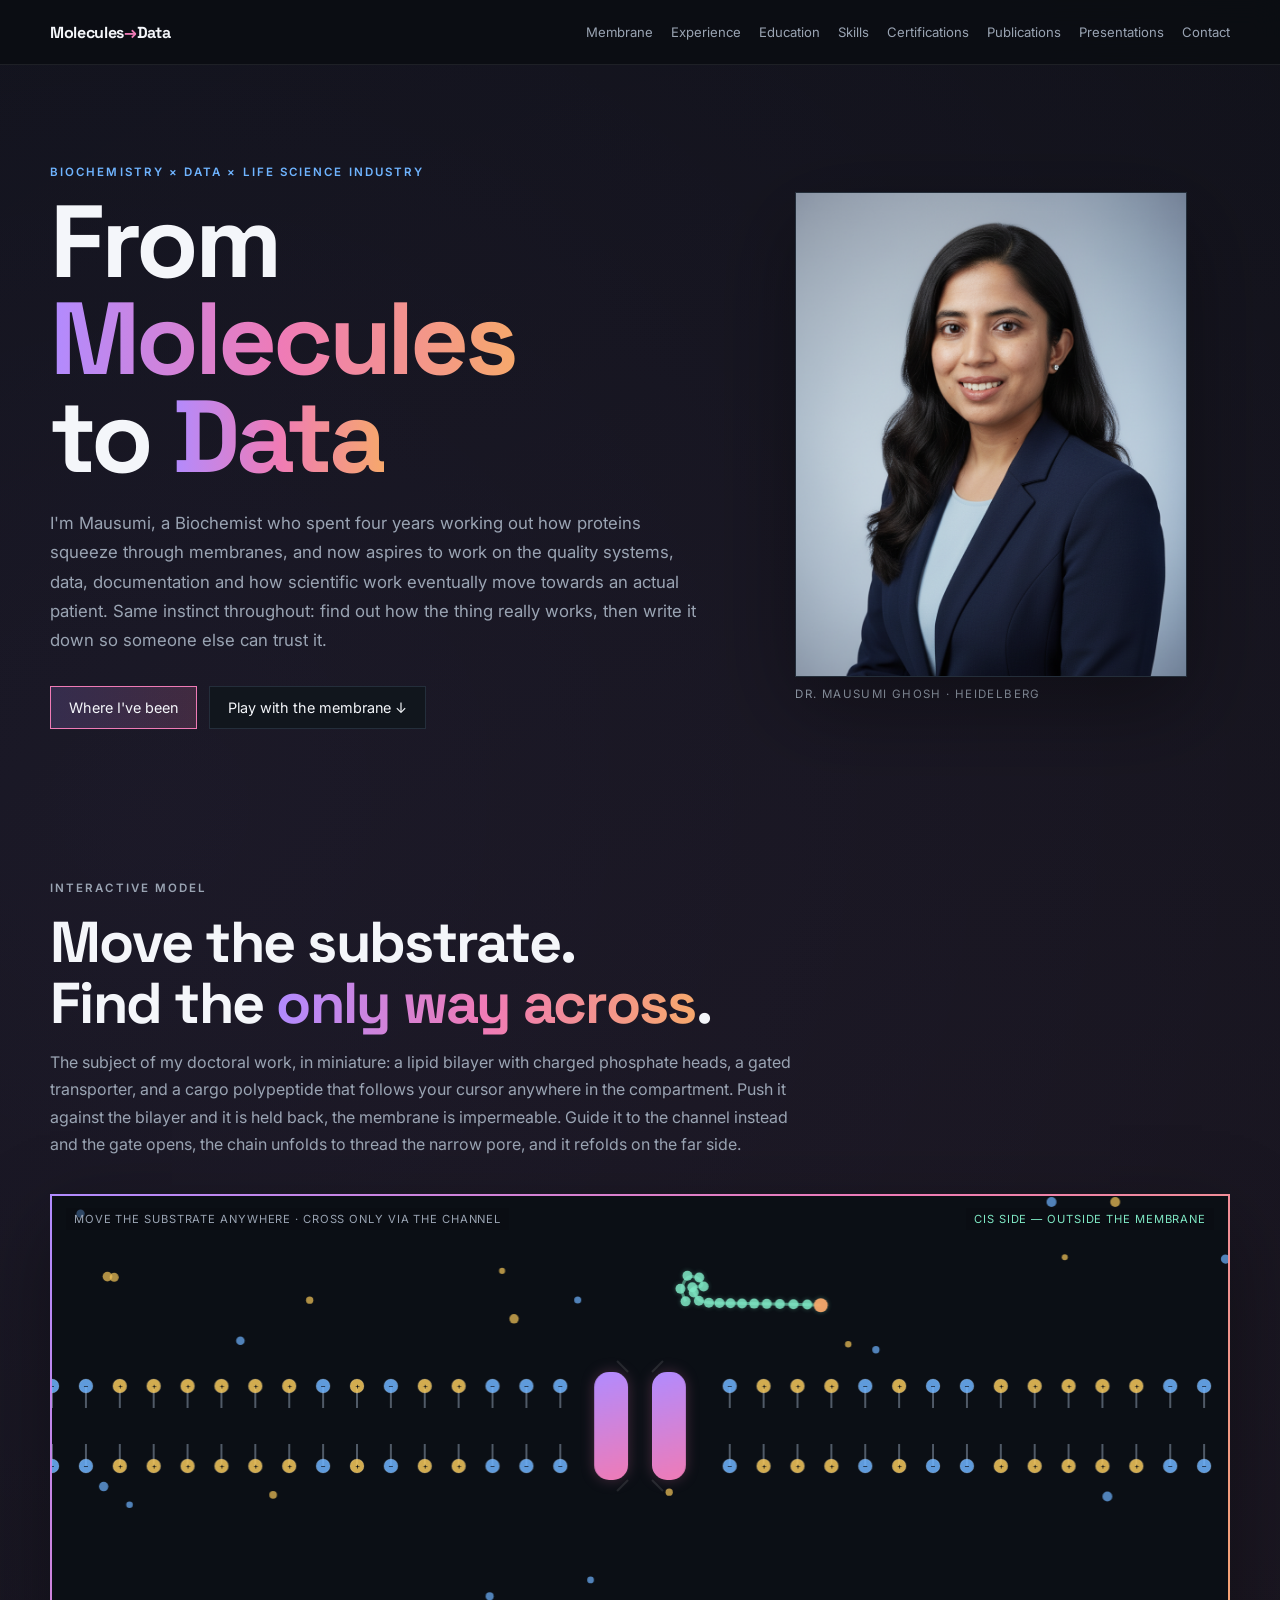
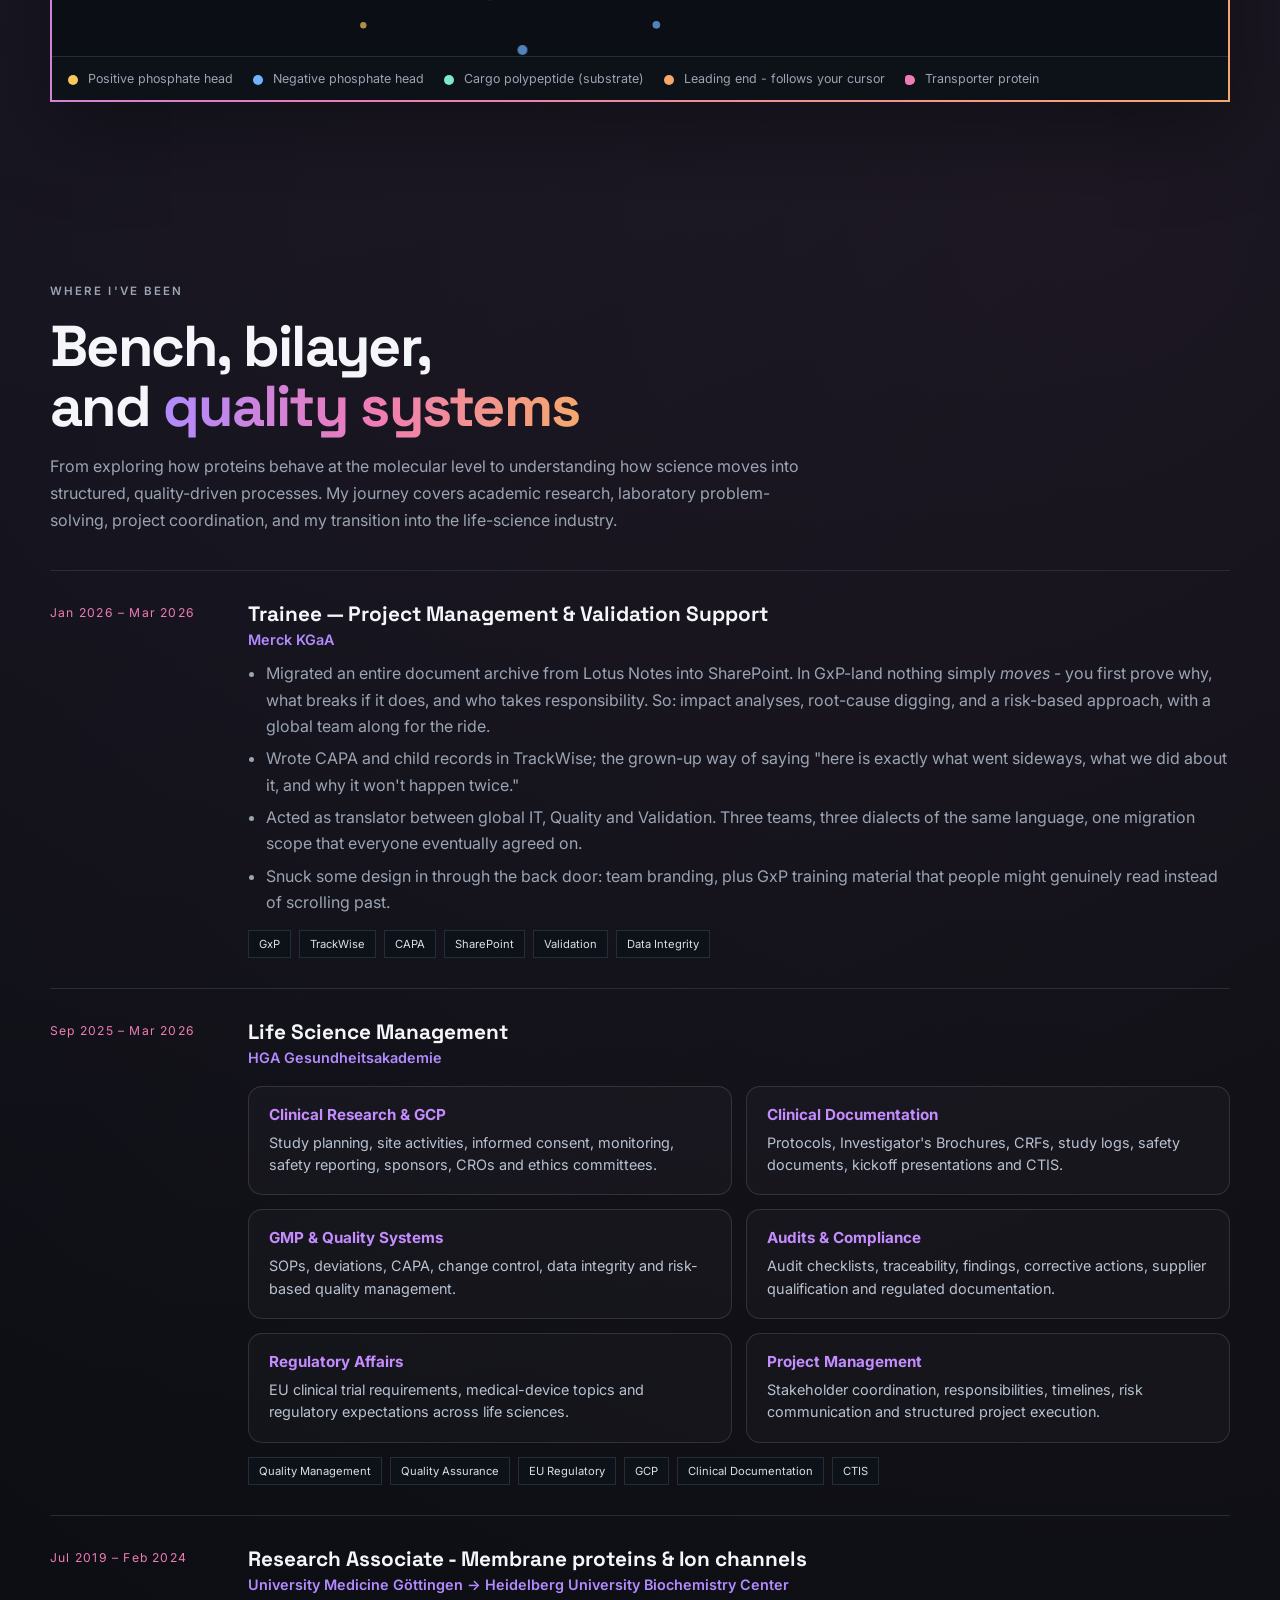
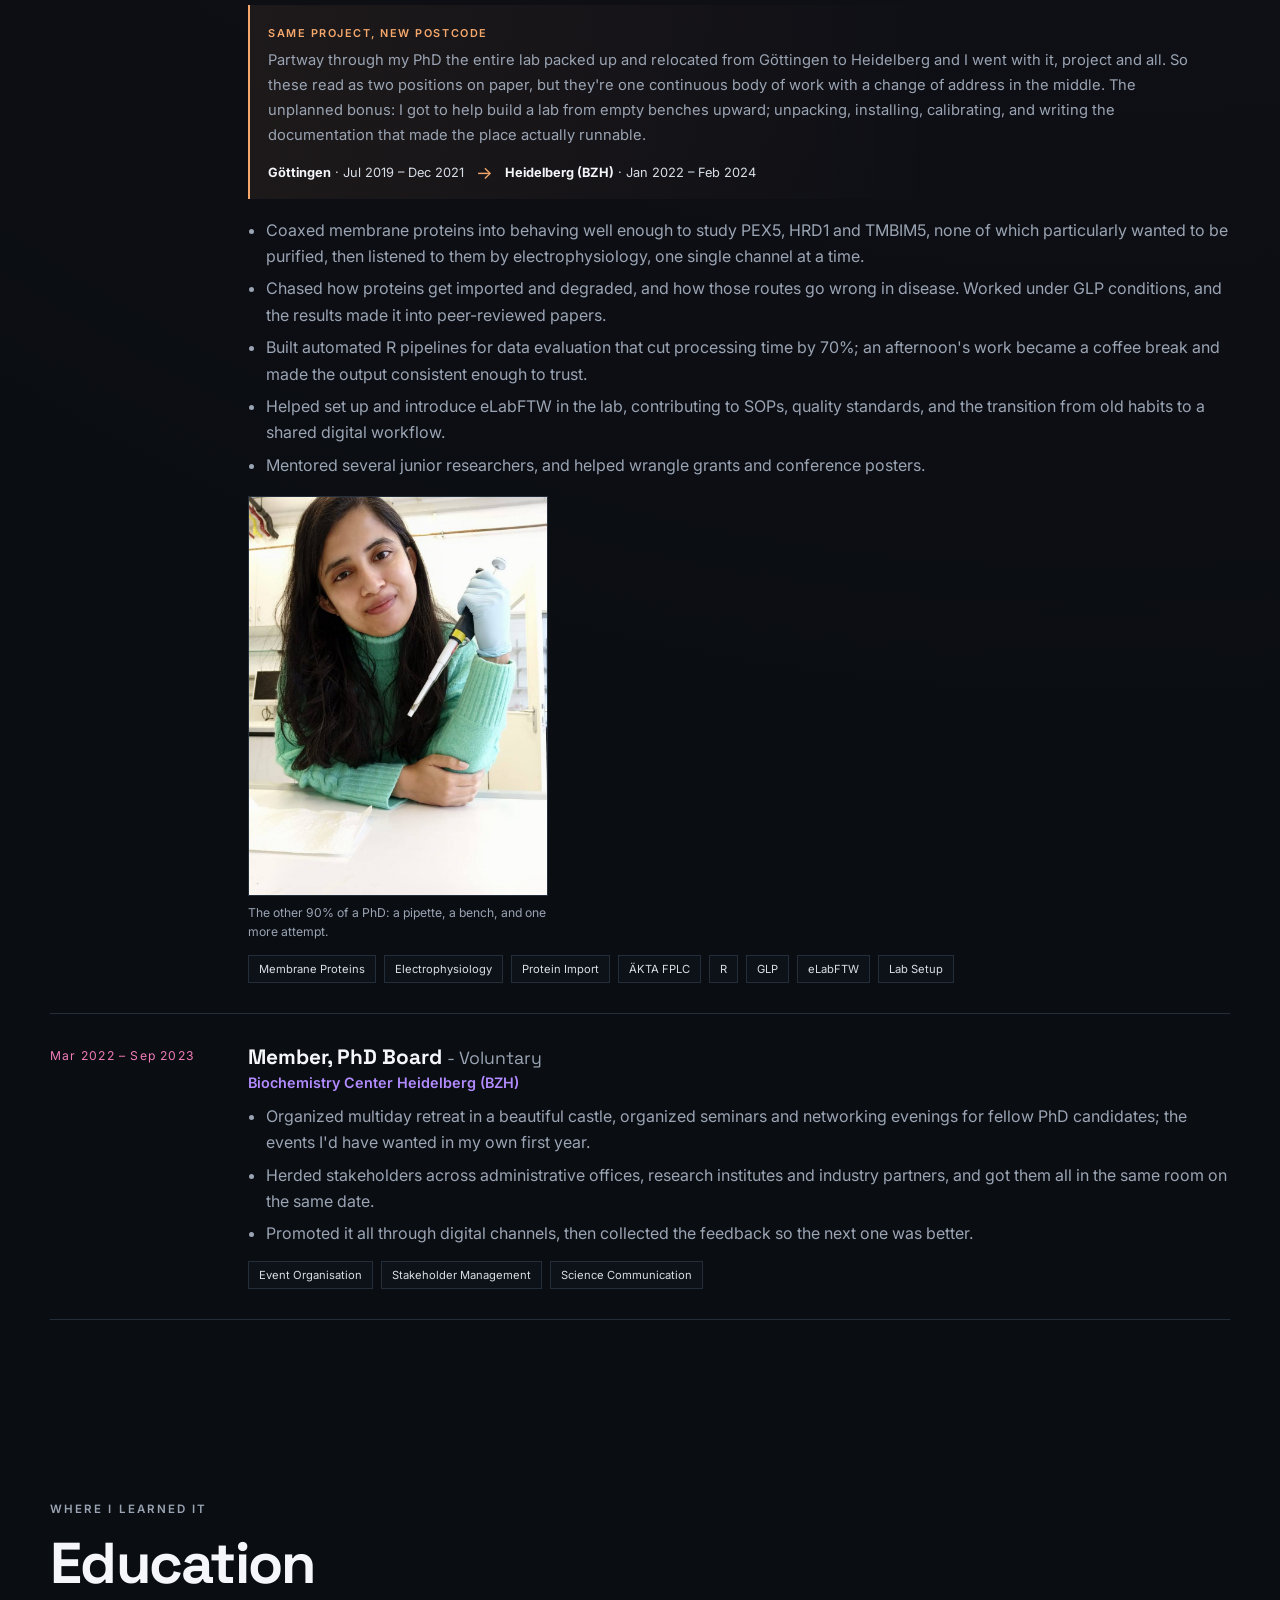
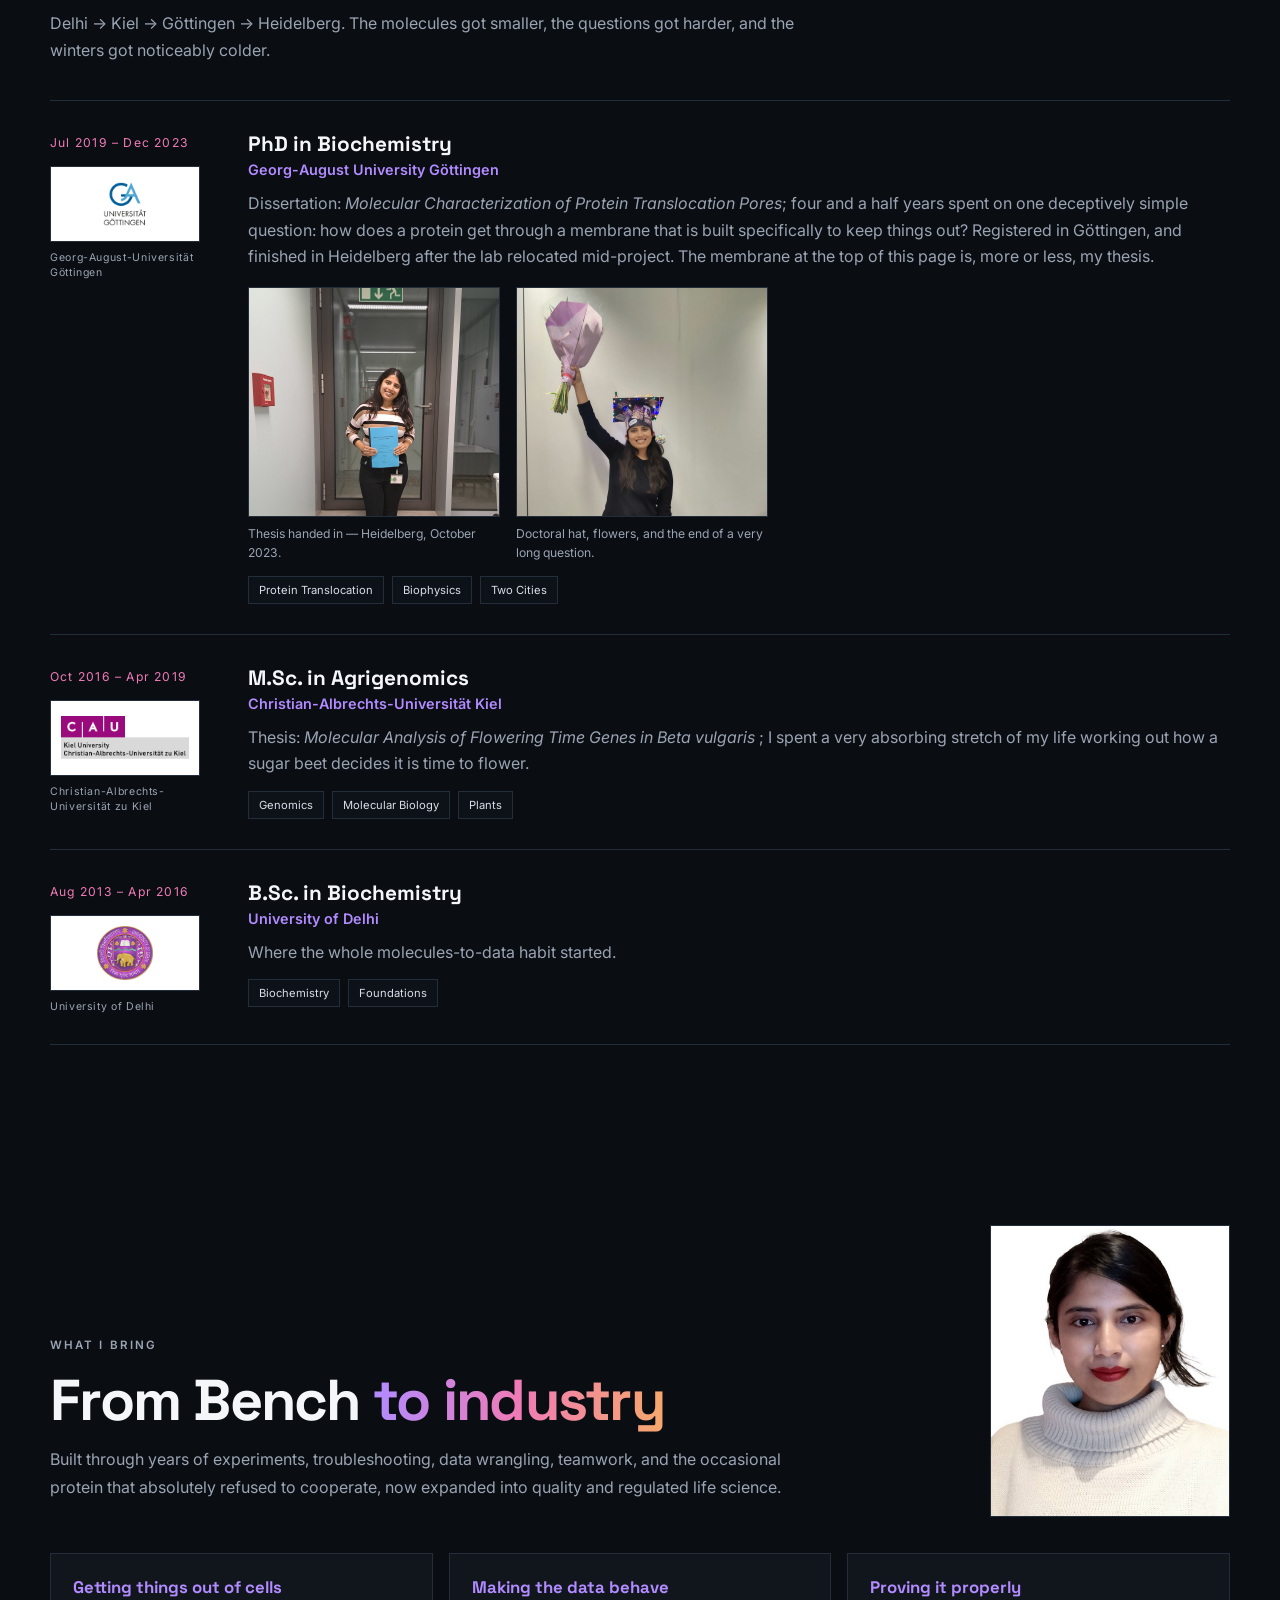
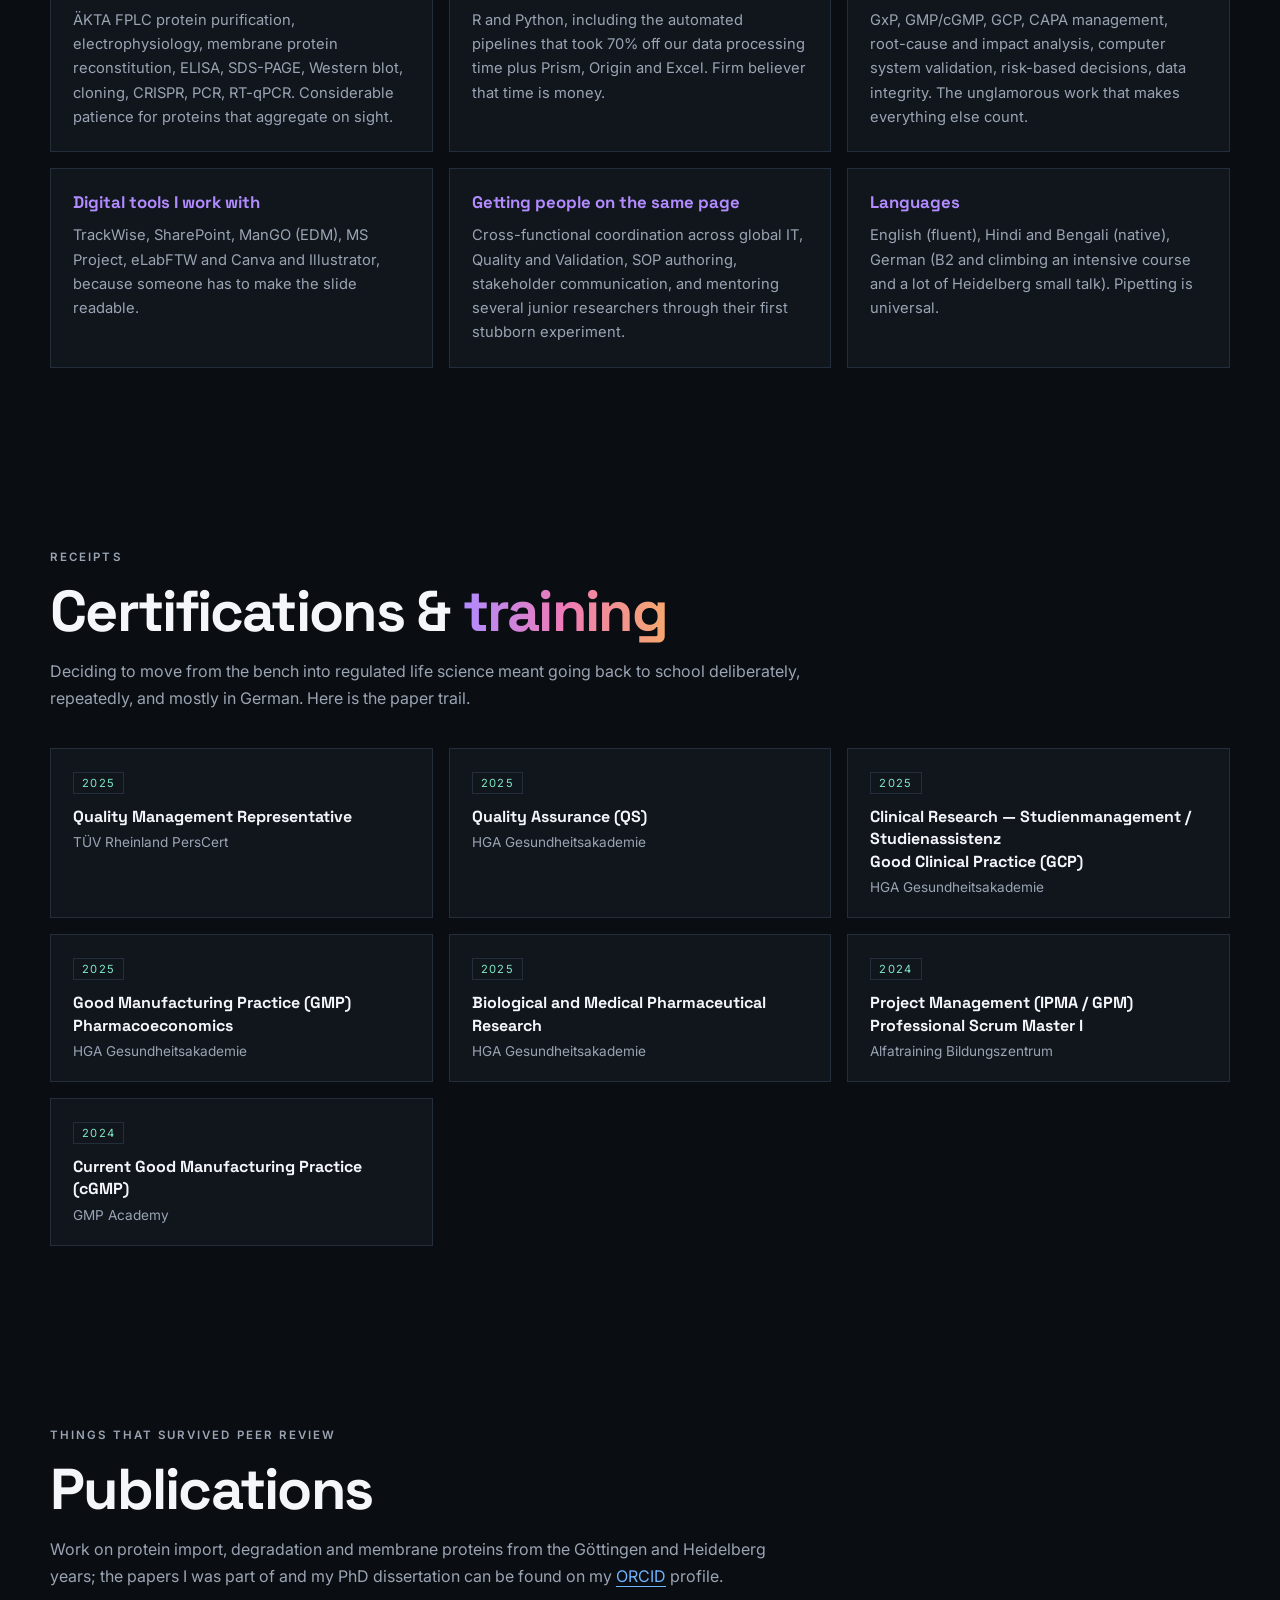
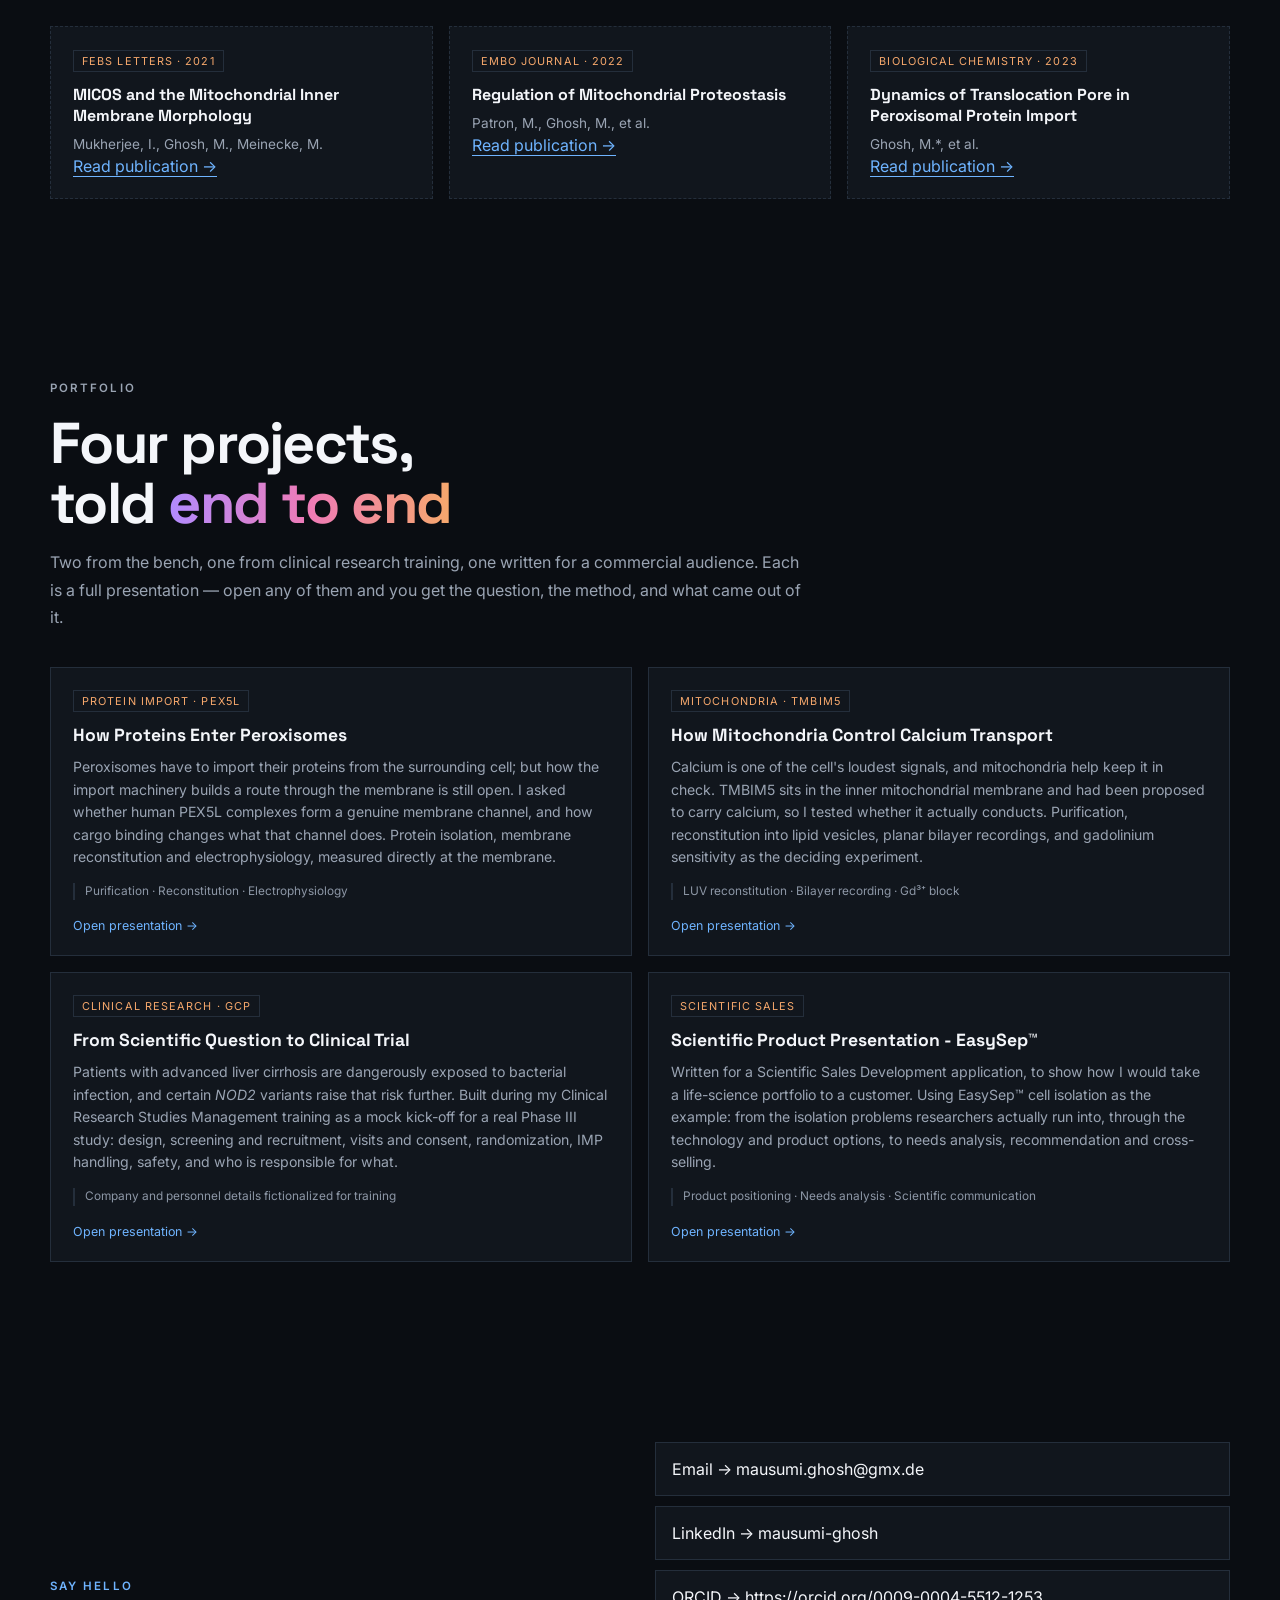
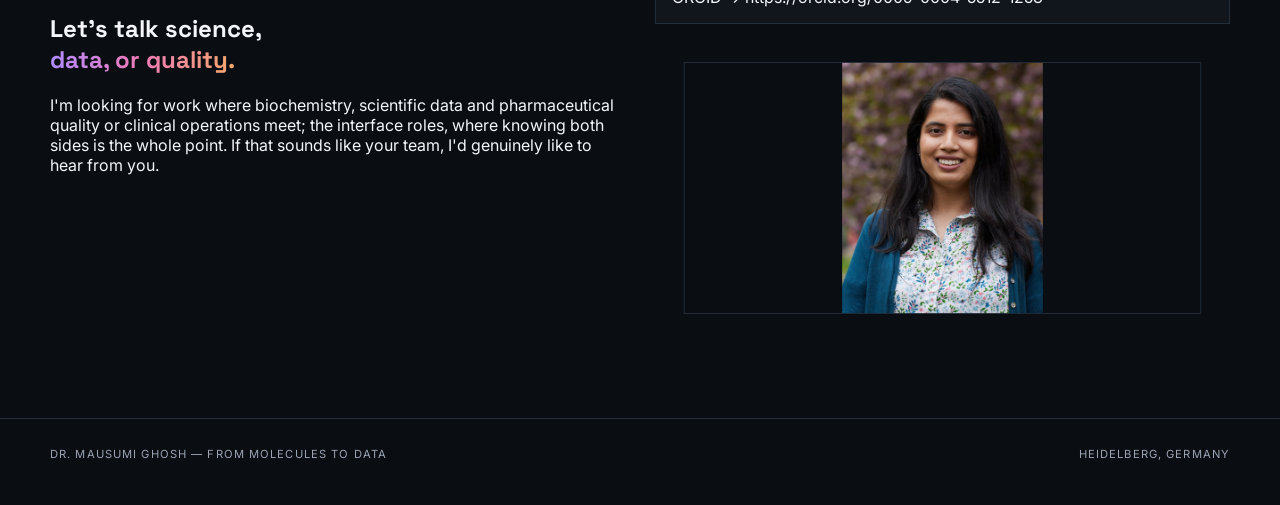
==== commit a6e5bde5: "Update portfolio" ====
--- a/index.html
+++ b/index.html
@@ -186,7 +186,7 @@
             <li>Built automated R pipelines for data evaluation that cut processing time by 70%; an afternoon's
               work became a coffee break and made the output consistent enough to trust.</li>
             <li>Helped set up and introduce eLabFTW in the lab, contributing to SOPs, quality standards, and
-               the transition from old habits to a shared digital workflow.</li></li>
+               the transition from old habits to a shared digital workflow.</li>
             <li>Mentored several junior researchers, and helped wrangle grants and conference posters.</li>
           </ul>
           <figure class="photo-inline">
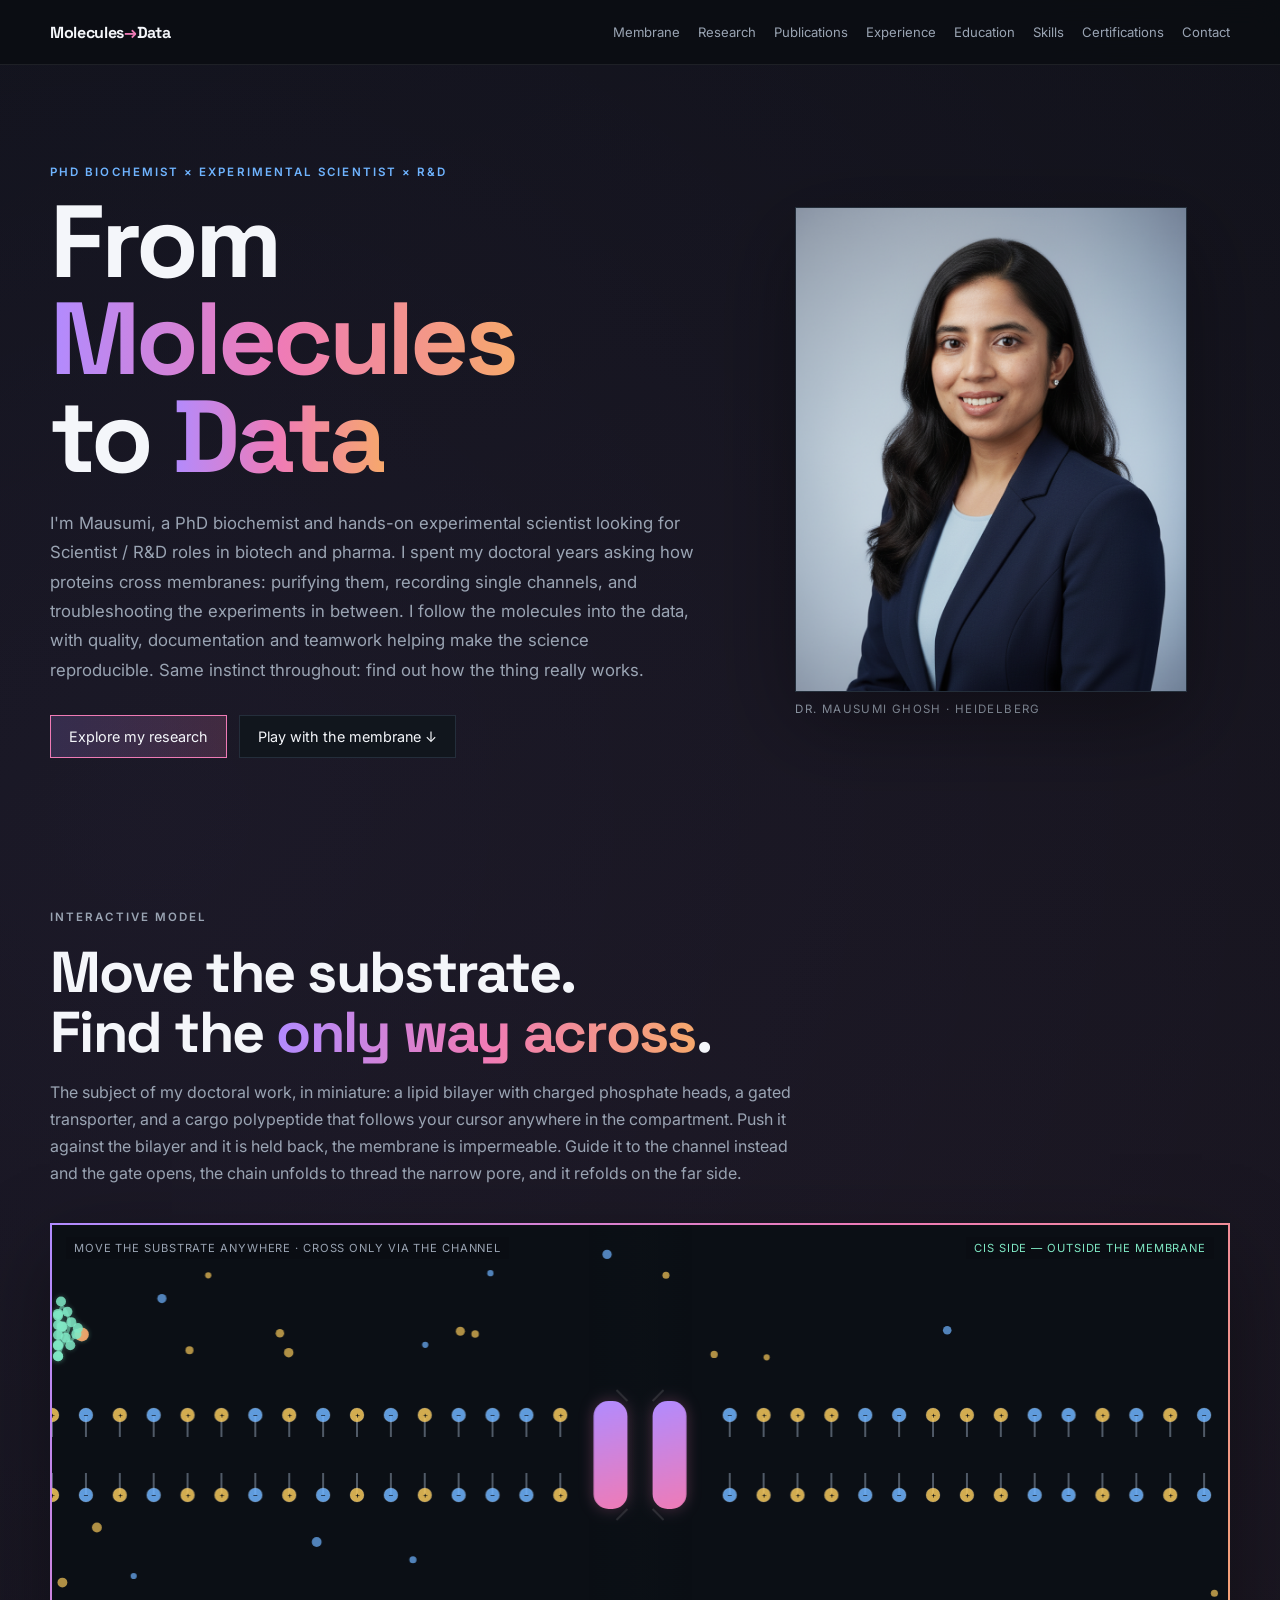
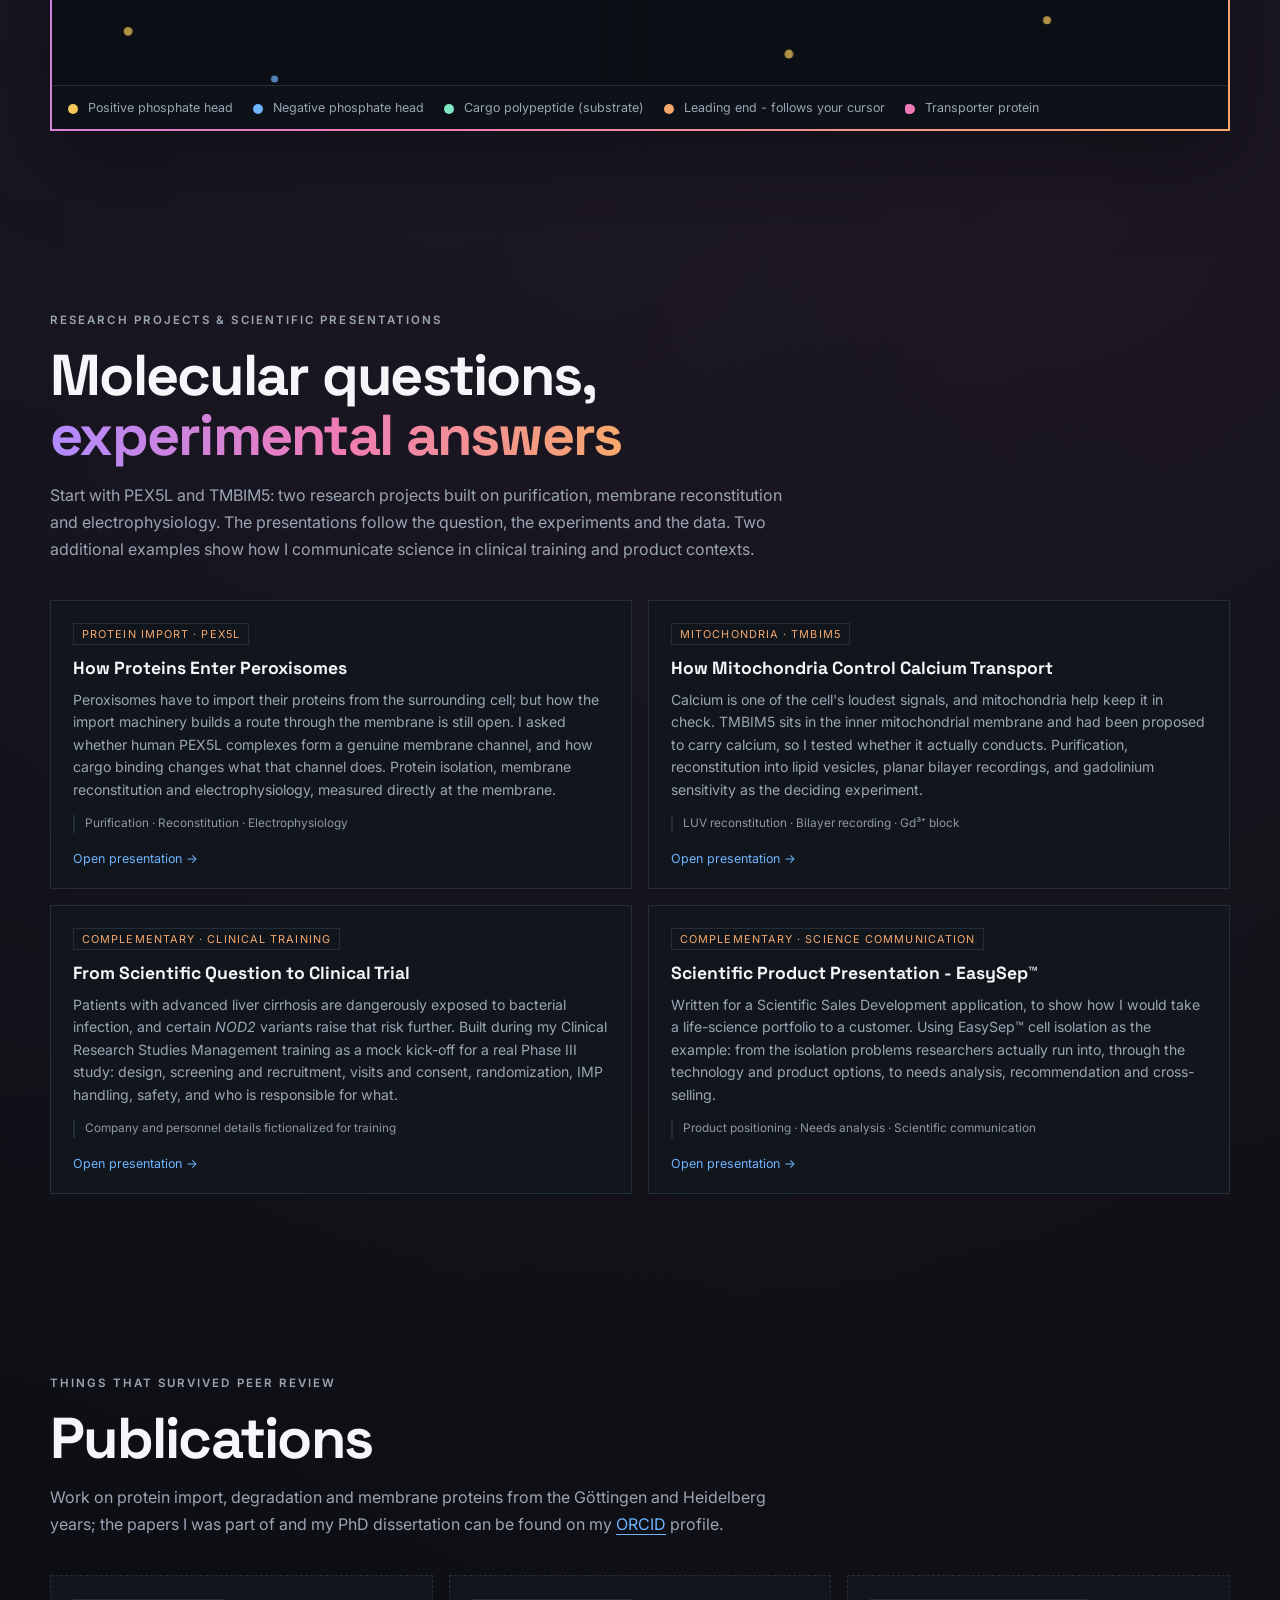
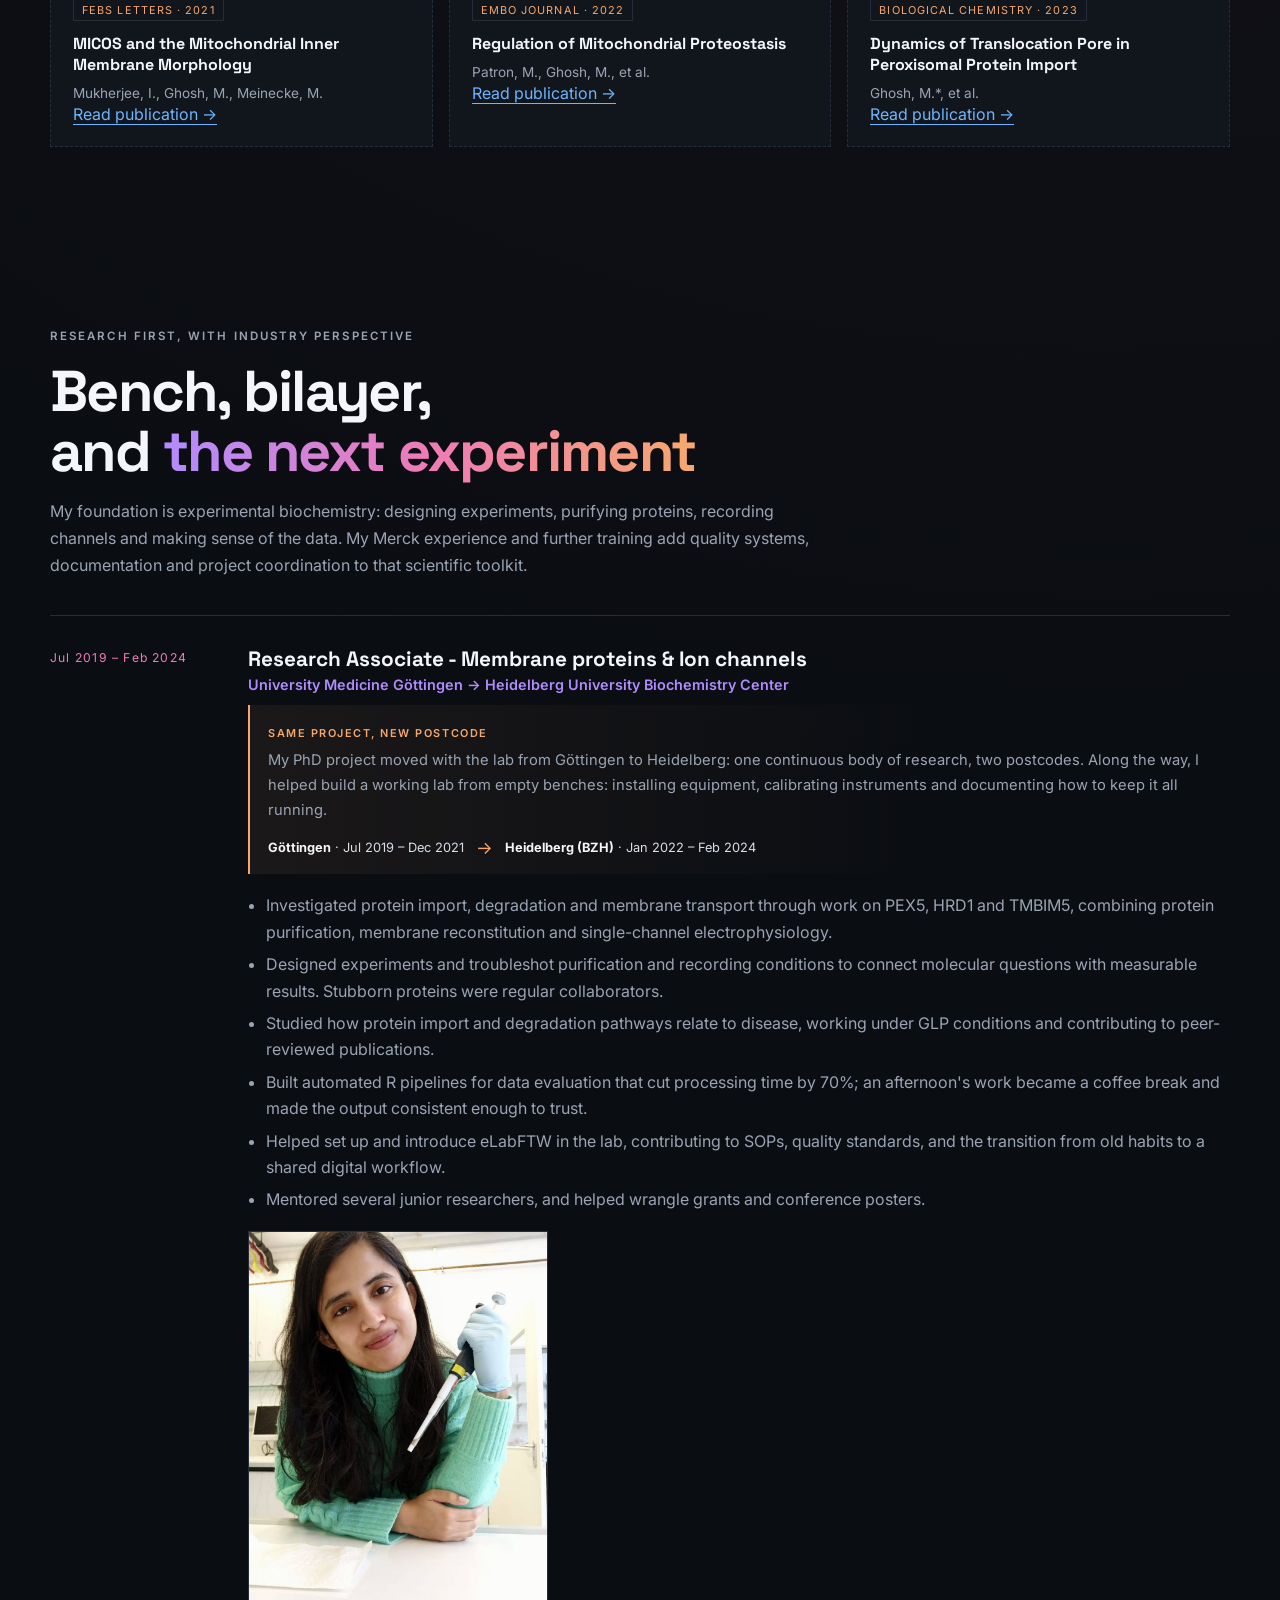
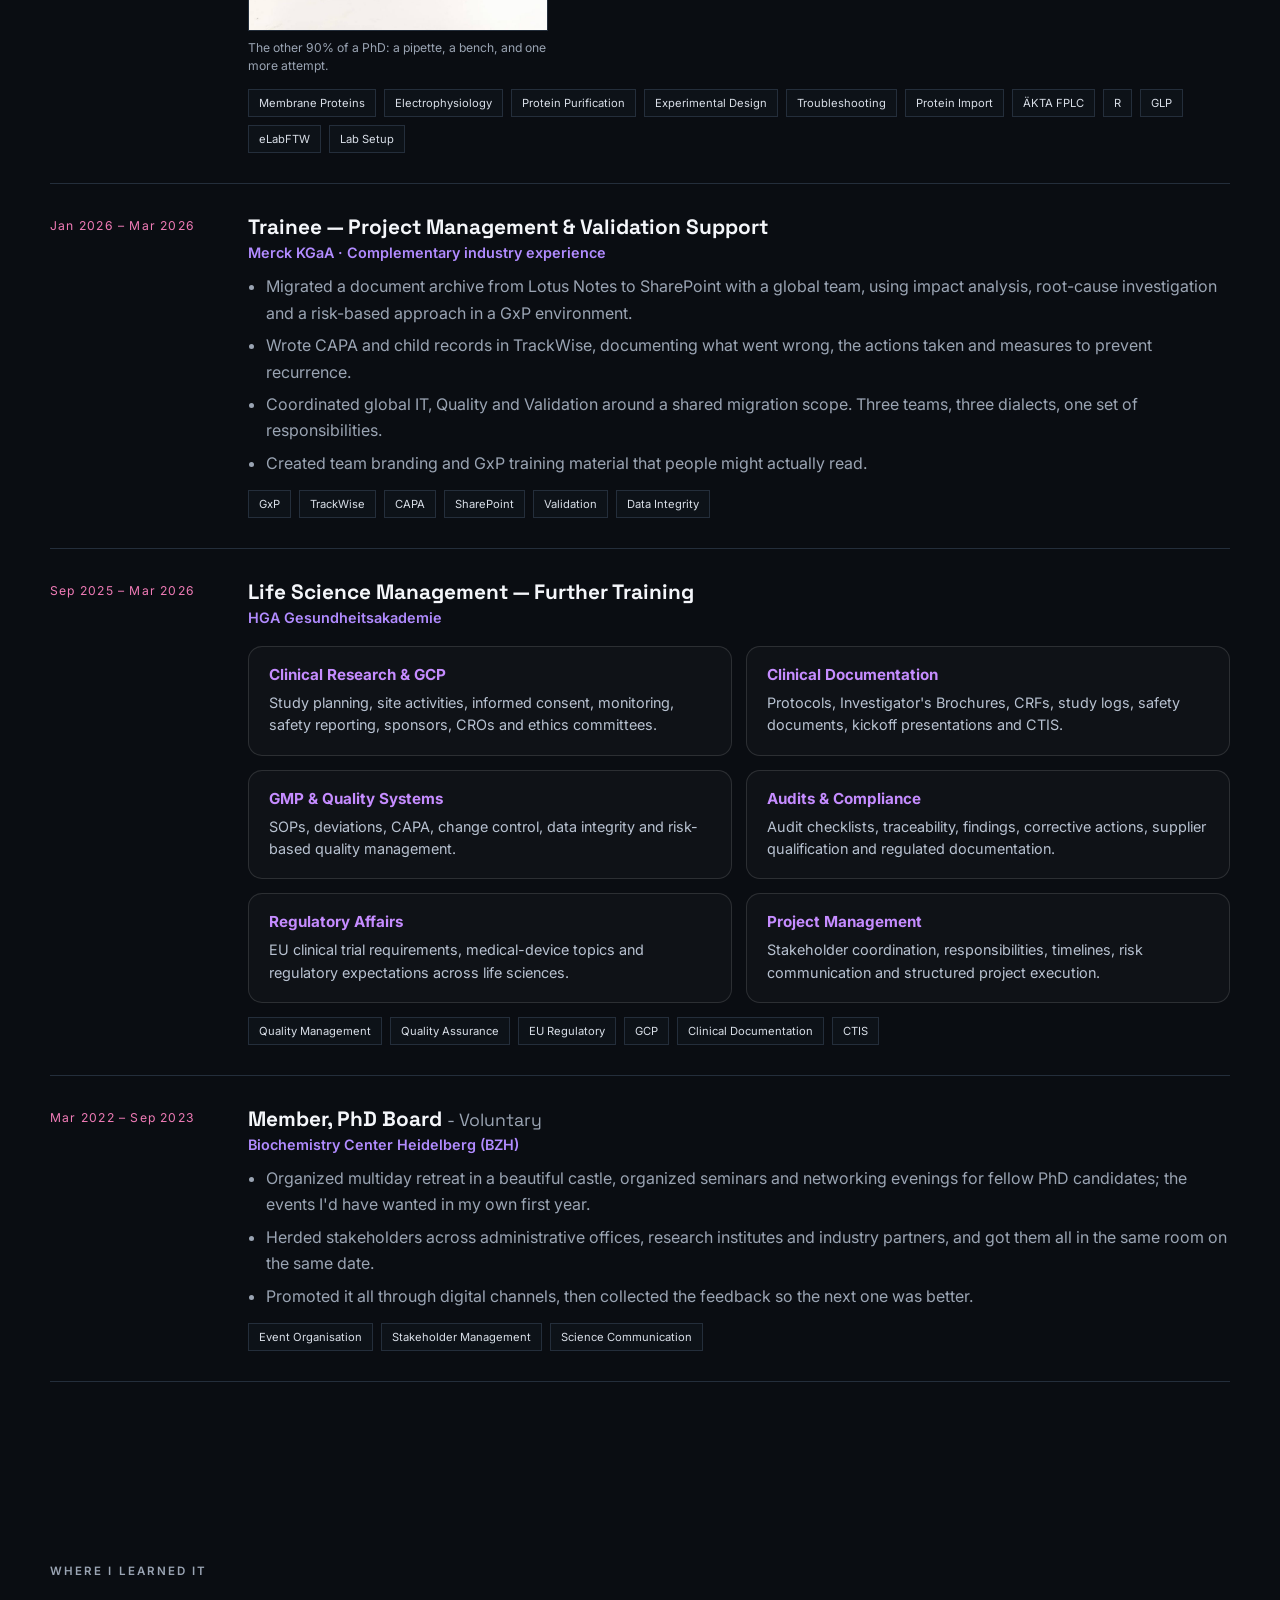
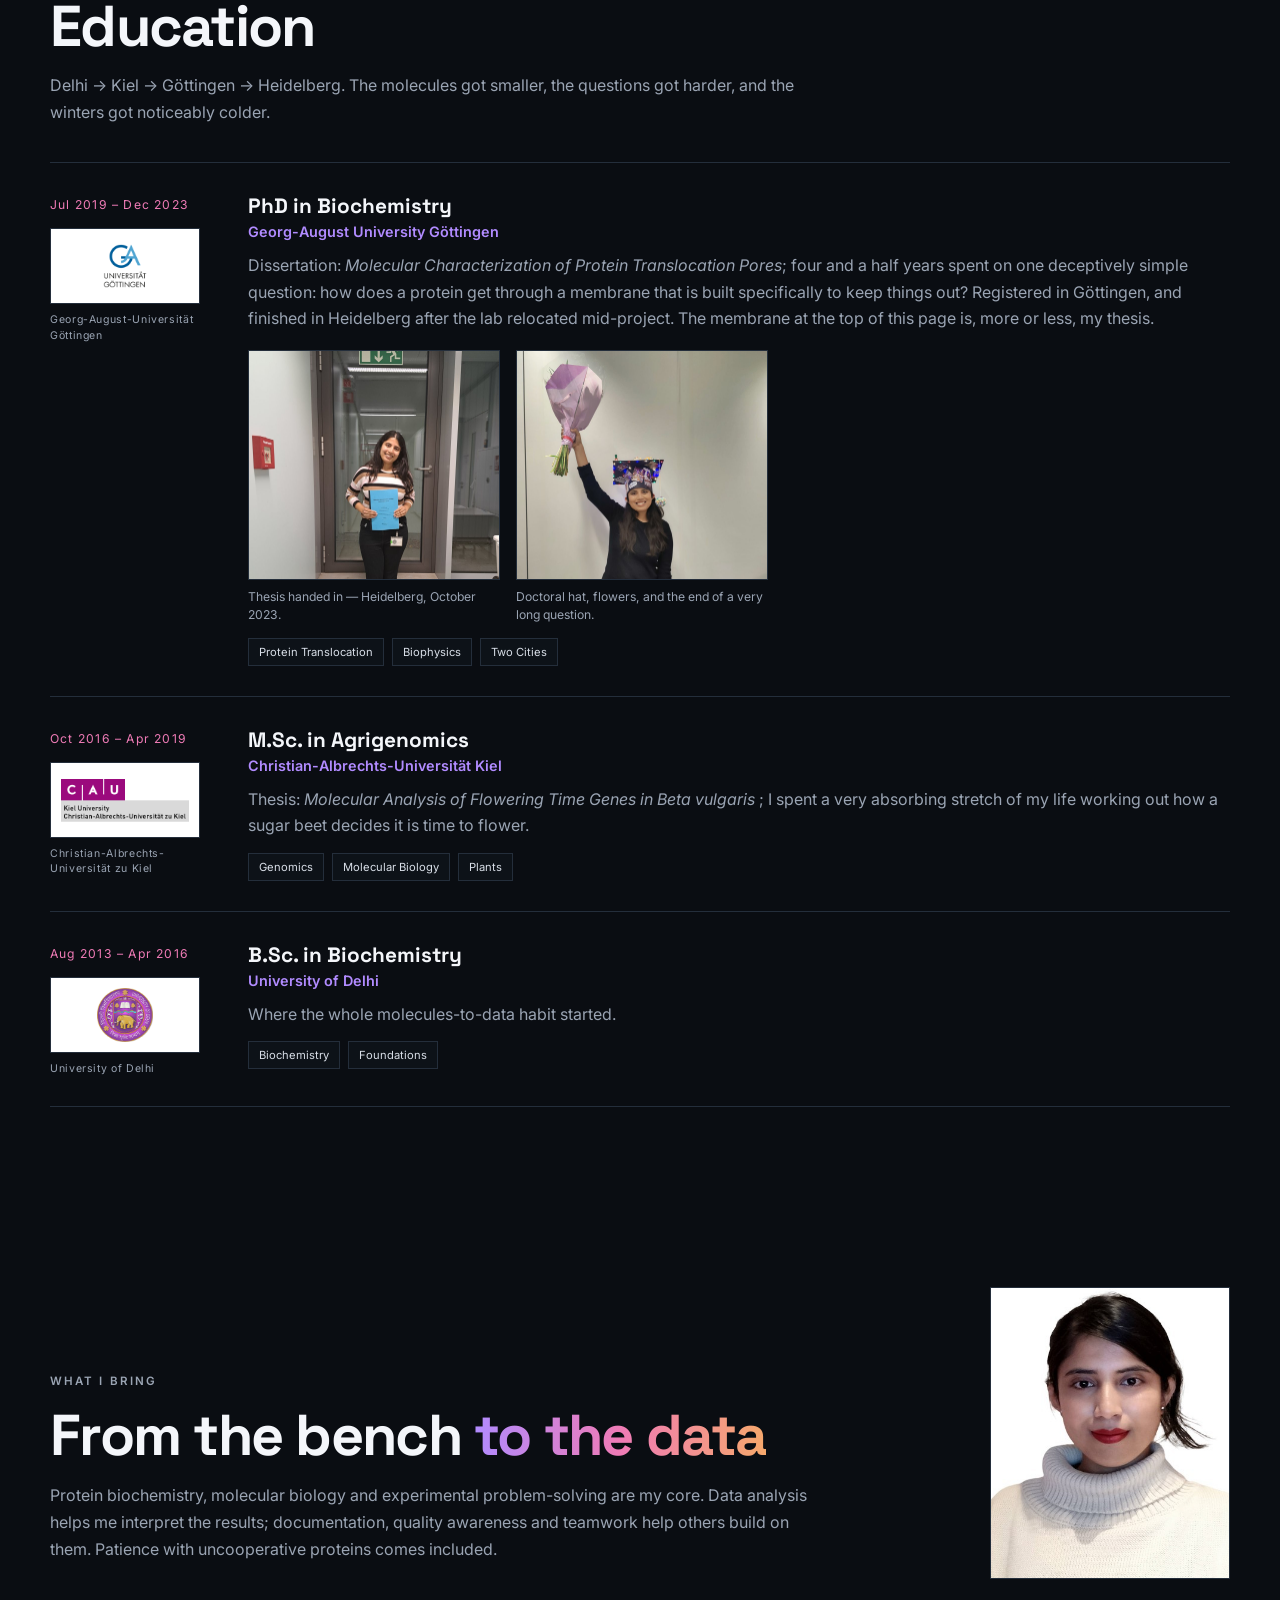
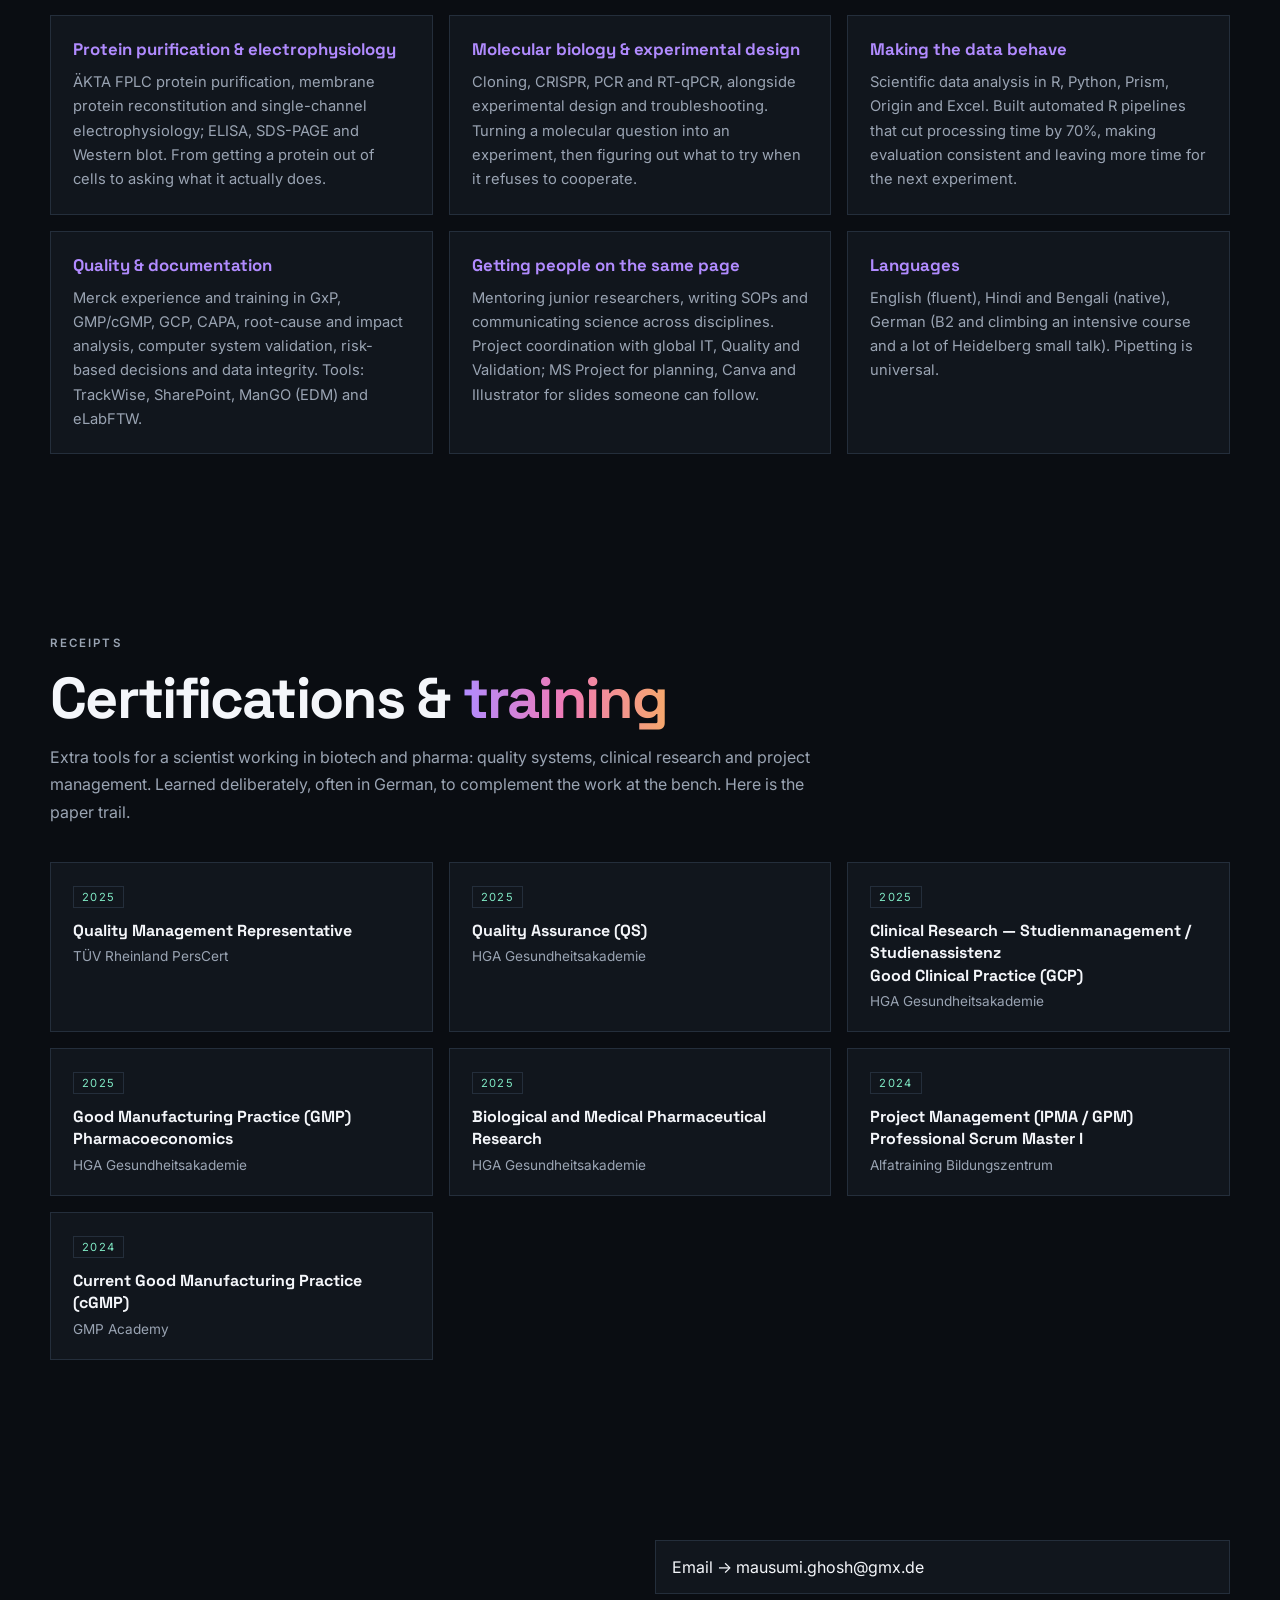
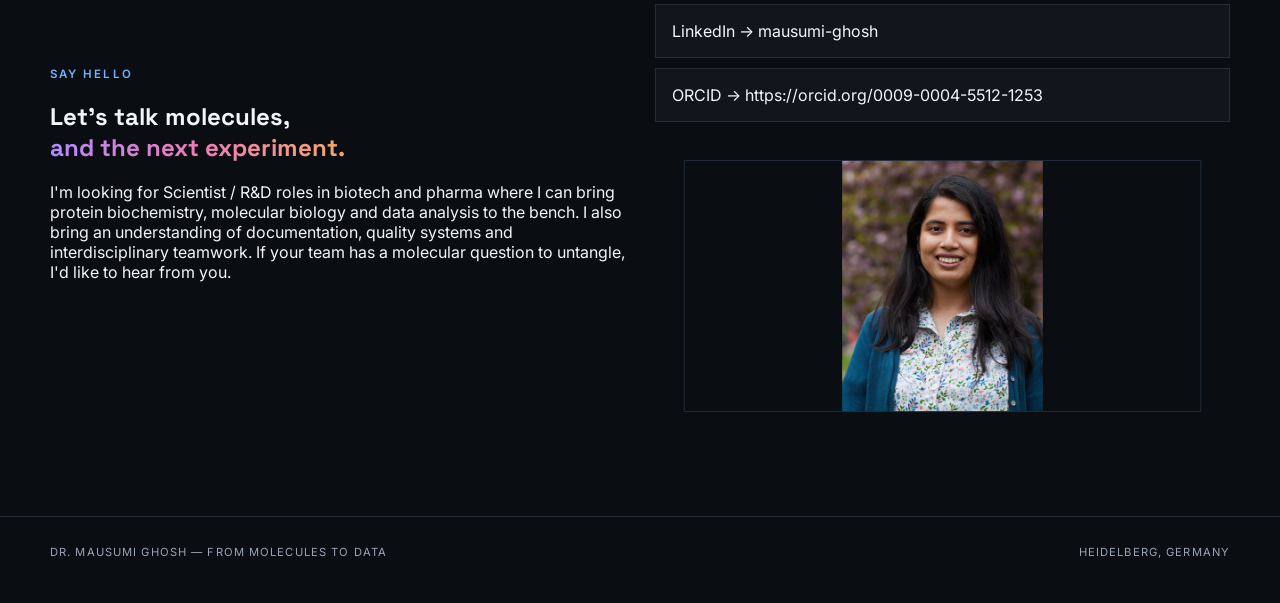
==== commit 45d7299d: "Refocus portfolio on experimental science and biotech R&D" ====
--- a/index.html
+++ b/index.html
@@ -4,7 +4,7 @@
 <meta charset="UTF-8" />
 <meta name="viewport" content="width=device-width, initial-scale=1.0" />
 <title>From Molecules to Data — Dr. Mausumi Ghosh</title>
-<meta name="description" content="Dr. Mausumi Ghosh — Biochemist bridging membrane protein research, scientific data, and pharmaceutical quality." />
+<meta name="description" content="Dr. Mausumi Ghosh — PhD biochemist and experimental scientist pursuing biotech and pharma R&amp;D, with expertise in membrane proteins, protein purification, electrophysiology and data analysis." />
 <link rel="icon" href="data:,">
 <link rel="preconnect" href="https://fonts.googleapis.com">
 <link rel="preconnect" href="https://fonts.gstatic.com" crossorigin>
@@ -18,12 +18,12 @@
     <a class="brand" href="#top">Molecules<span>→</span>Data</a>
     <div class="links">
       <a href="#membrane">Membrane</a>
+      <a href="#presentations">Research</a>
+      <a href="#publications">Publications</a>
       <a href="#experience">Experience</a>
       <a href="#education">Education</a>
       <a href="#skills">Skills</a>
       <a href="#certifications">Certifications</a>
-      <a href="#publications">Publications</a>
-      <a href="#presentations">Presentations</a>
       <a href="#contact">Contact</a>
     </div>
   </div>
@@ -32,14 +32,15 @@
 <header class="hero" id="top">
   <div class="shell hero-inner">
     <div class="hero-copy">
-    <p class="kicker">Biochemistry × Data × Life Science Industry</p>
+    <p class="kicker">PhD Biochemist × Experimental Scientist × R&amp;D</p>
     <h1>From <span class="gradient">Molecules</span><br>to <span class="gradient">Data</span></h1>
-    <p class="lead">I'm Mausumi, a Biochemist who spent four years working out how proteins squeeze through
-      membranes, and now aspires to work on the quality systems, data, documentation and how scientific work eventually
-       move towards an actual patient.
-      Same instinct throughout: find out how the thing really works, then write it down so someone else can trust it.</p>
+    <p class="lead">I'm Mausumi, a PhD biochemist and hands-on experimental scientist looking for Scientist / R&amp;D
+      roles in biotech and pharma. I spent my doctoral years asking how proteins cross membranes: purifying them,
+      recording single channels, and troubleshooting the experiments in between. I follow the molecules into the
+      data, with quality, documentation and teamwork helping make the science reproducible. Same instinct throughout:
+      find out how the thing really works.</p>
     <div class="ctas">
-      <a class="btn primary" href="#experience">Where I've been</a>
+      <a class="btn primary" href="#presentations">Explore my research</a>
       <a class="btn" href="#membrane">Play with the membrane ↓</a>
     </div>
     </div>
@@ -75,87 +76,108 @@
   </div>
 </section>
 
+<section id="presentations">
+  <div class="shell">
+    <div class="section-title">
+      <p class="eyebrow">Research projects &amp; scientific presentations</p>
+      <h2>Molecular questions,<br><span class="gradient">experimental answers</span></h2>
+      <p>Start with PEX5L and TMBIM5: two research projects built on purification, membrane reconstitution and
+        electrophysiology. The presentations follow the question, the experiments and the data.
+        Two additional examples show how I communicate science in clinical training and product contexts.</p>
+    </div>
+    <div class="pres-grid">
+
+      <a class="pres-card" href="assets/presentations/human-pex5-peroxisomal-import.pdf" target="_blank" rel="noopener">
+        <span class="pub-tag">Protein import · PEX5L</span>
+        <h3>How Proteins Enter Peroxisomes</h3>
+        <p>Peroxisomes have to import their proteins from the surrounding cell; but how the import machinery
+          builds a route through the membrane is still open. I asked whether human PEX5L complexes form a genuine
+          membrane channel, and how cargo binding changes what that channel does. Protein isolation, membrane
+          reconstitution and electrophysiology, measured directly at the membrane.</p>
+        <span class="pres-meta">Purification · Reconstitution · Electrophysiology</span>
+        <span class="pres-link">Open presentation →</span>
+      </a>
+
+      <a class="pres-card" href="assets/presentations/tmbim5-calcium-transport.pdf" target="_blank" rel="noopener">
+        <span class="pub-tag">Mitochondria · TMBIM5</span>
+        <h3>How Mitochondria Control Calcium Transport</h3>
+        <p>Calcium is one of the cell's loudest signals, and mitochondria help keep it in check. TMBIM5 sits in the
+          inner mitochondrial membrane and had been proposed to carry calcium, so I tested whether it actually
+          conducts. Purification, reconstitution into lipid vesicles, planar bilayer recordings, and gadolinium
+          sensitivity as the deciding experiment.</p>
+        <span class="pres-meta">LUV reconstitution · Bilayer recording · Gd³⁺ block</span>
+        <span class="pres-link">Open presentation →</span>
+      </a>
+
+      <a class="pres-card" href="assets/presentations/clinical-trial-kickoff.pdf" target="_blank" rel="noopener">
+        <span class="pub-tag">Complementary · Clinical training</span>
+        <h3>From Scientific Question to Clinical Trial</h3>
+        <p>Patients with advanced liver cirrhosis are dangerously exposed to bacterial infection, and certain
+          <em>NOD2</em> variants raise that risk further. Built during my Clinical Research Studies Management
+          training as a mock kick-off for a real Phase III study: design, screening and recruitment, visits and
+          consent, randomization, IMP handling, safety, and who is responsible for what.</p>
+        <span class="pres-meta">Company and personnel details fictionalized for training</span>
+        <span class="pres-link">Open presentation →</span>
+      </a>
+
+      <a class="pres-card" href="assets/presentations/easysep-product-portfolio.pdf" target="_blank" rel="noopener">
+        <span class="pub-tag">Complementary · Science communication</span>
+        <h3>Scientific Product Presentation - EasySep™</h3>
+        <p>Written for a Scientific Sales Development application, to show how I would take a life-science
+          portfolio to a customer. Using EasySep™ cell isolation as the example: from the isolation problems
+          researchers actually run into, through the technology and product options, to needs analysis,
+          recommendation and cross-selling.</p>
+        <span class="pres-meta">Product positioning · Needs analysis · Scientific communication</span>
+        <span class="pres-link">Open presentation →</span>
+      </a>
+
+    </div>
+  </div>
+</section>
+
+<section id="publications">
+  <div class="shell">
+    <div class="section-title">
+      <p class="eyebrow">Things that survived peer review</p>
+      <h2>Publications</h2>
+      <p>Work on protein import, degradation and membrane proteins from the Göttingen and Heidelberg years; the
+        papers I was part of and my PhD dissertation can be found on my
+        <a class="inline-link" href="#" id="orcidLink" target="_blank" rel="noopener">ORCID</a> profile.
+      </p>
+    </div>
+    <div class="pub-grid" id="pubGrid">
+      <div class="pub-card">
+        <span class="pub-tag">FEBS Letters · 2021</span>
+        <h3>MICOS and the Mitochondrial Inner Membrane Morphology</h3>
+        <p>Mukherjee, I., Ghosh, M., Meinecke, M.</p>
+        <a class="inline-link" href="https://doi.org/10.1002/1873-3468.14089" target="_blank" rel="noopener">Read publication →</a>
+      </div>
+      <div class="pub-card">
+        <span class="pub-tag">EMBO Journal · 2022</span>
+        <h3>Regulation of Mitochondrial Proteostasis</h3>
+        <p>Patron, M., Ghosh, M., et al.</p>
+        <a class="inline-link" href="https://doi.org/10.15252/embj.2021110476" target="_blank" rel="noopener">Read publication →</a>
+      </div>
+      <div class="pub-card">
+        <span class="pub-tag">Biological Chemistry · 2023</span>
+        <h3>Dynamics of Translocation Pore in Peroxisomal Protein Import</h3>
+        <p>Ghosh, M.*, et al.</p>
+        <a class="inline-link" href="https://www.degruyterbrill.com/document/doi/10.1515/hsz-2022-0170/html" target="_blank" rel="noopener">Read publication →</a>
+      </div>
+    </div>
+  </div>
+</section>
+
 <section id="experience">
   <div class="shell">
     <div class="section-title">
-      <p class="eyebrow">Where I've been</p>
-      <h2>Bench, bilayer,<br>and <span class="gradient">quality systems</span></h2>
-      <p>From exploring how proteins behave at the molecular level to understanding how 
-        science moves into structured, quality-driven processes. My journey covers academic 
-        research, laboratory problem-solving, project coordination, and my transition into 
-        the life-science industry.  </p>
+      <p class="eyebrow">Research first, with industry perspective</p>
+      <h2>Bench, bilayer,<br>and <span class="gradient">the next experiment</span></h2>
+      <p>My foundation is experimental biochemistry: designing experiments, purifying proteins, recording channels
+        and making sense of the data. My Merck experience and further training add quality systems, documentation
+        and project coordination to that scientific toolkit.</p>
     </div>
     <div class="timeline">
-
-      <div class="timeline-item">
-        <div class="timeline-date">Jan 2026 – Mar 2026</div>
-        <div class="timeline-body">
-          <h3>Trainee — Project Management &amp; Validation Support</h3>
-          <p class="org">Merck KGaA</p>
-          <ul>
-            <li>Migrated an entire document archive from Lotus Notes into SharePoint. In GxP-land nothing simply
-              <em>moves</em> - you first prove why, what breaks if it does, and who takes responsibility. So: impact
-              analyses, root-cause digging, and a risk-based approach, with a global team along for the ride.</li>
-            <li>Wrote CAPA and child records in TrackWise; the grown-up way of saying "here is exactly what went
-              sideways, what we did about it, and why it won't happen twice."</li>
-            <li>Acted as translator between global IT, Quality and Validation. Three teams, three dialects of the
-              same language, one migration scope that everyone eventually agreed on.</li>
-            <li>Snuck some design in through the back door: team branding, plus GxP training material that people
-              might genuinely read instead of scrolling past.</li>
-          </ul>
-          <div class="tag-row">
-            <span class="tag">GxP</span><span class="tag">TrackWise</span><span class="tag">CAPA</span>
-            <span class="tag">SharePoint</span><span class="tag">Validation</span><span class="tag">Data Integrity</span>
-          </div>
-        </div>
-      </div>
-
- <div class="timeline-item">
-  <div class="timeline-date">Sep 2025 – Mar 2026</div>
-
-  <div class="timeline-body">
-    <h3>Life Science Management</h3>
-    <p class="org">HGA Gesundheitsakademie</p>
-
-    <div class="learning-grid">
-
-      <div class="learning-card">
-        <h4>Clinical Research & GCP</h4>
-        <p>Study planning, site activities, informed consent, monitoring, safety reporting, sponsors, CROs and ethics committees.</p>
-      </div>
-
-      <div class="learning-card">
-        <h4>Clinical Documentation</h4>
-        <p>Protocols, Investigator's Brochures, CRFs, study logs, safety documents, kickoff presentations and CTIS.</p>
-      </div>
-
-      <div class="learning-card">
-        <h4>GMP & Quality Systems</h4>
-        <p>SOPs, deviations, CAPA, change control, data integrity and risk-based quality management.</p>
-      </div>
-
-      <div class="learning-card">
-        <h4>Audits & Compliance</h4>
-        <p>Audit checklists, traceability, findings, corrective actions, supplier qualification and regulated documentation.</p>
-      </div>
-
-      <div class="learning-card">
-        <h4>Regulatory Affairs</h4>
-        <p>EU clinical trial requirements, medical-device topics and regulatory expectations across life sciences.</p>
-      </div>
-
-      <div class="learning-card">
-        <h4>Project Management</h4>
-        <p>Stakeholder coordination, responsibilities, timelines, risk communication and structured project execution.</p>
-      </div>
-
-    </div>
-          <div class="tag-row">
-            <span class="tag">Quality Management</span><span class="tag">Quality Assurance</span><span class="tag">EU Regulatory</span><span class="tag">GCP</span><span class="tag">Clinical Documentation</span>
-            <span class="tag">CTIS</span>
-          </div>
-        </div>
-      </div>
 
       <div class="timeline-item">
         <div class="timeline-date">Jul 2019 – Feb 2024</div>
@@ -165,11 +187,9 @@
 
           <div class="move-note">
             <span class="move-label">Same project, new postcode</span>
-            <p>Partway through my PhD the entire lab packed up and relocated from Göttingen to Heidelberg and I
-              went with it, project and all. So these read as two positions on paper, but they're one continuous
-              body of work with a change of address in the middle. The unplanned bonus: I got to help build a lab
-              from empty benches upward; unpacking, installing, calibrating, and writing the documentation that
-              made the place actually runnable.</p>
+            <p>My PhD project moved with the lab from Göttingen to Heidelberg: one continuous body of research,
+              two postcodes. Along the way, I helped build a working lab from empty benches: installing equipment,
+              calibrating instruments and documenting how to keep it all running.</p>
             <div class="move-legs">
               <span><strong>Göttingen</strong> · Jul 2019 – Dec 2021</span>
               <span class="move-arrow">→</span>
@@ -178,11 +198,12 @@
           </div>
 
           <ul>
-            <li>Coaxed membrane proteins into behaving well enough to study PEX5, HRD1 and TMBIM5, none of which
-              particularly wanted to be purified, then listened to them by electrophysiology, one single channel
-              at a time.</li>
-            <li>Chased how proteins get imported and degraded, and how those routes go wrong in disease. Worked
-              under GLP conditions, and the results made it into peer-reviewed papers.</li>
+            <li>Investigated protein import, degradation and membrane transport through work on PEX5, HRD1 and
+              TMBIM5, combining protein purification, membrane reconstitution and single-channel electrophysiology.</li>
+            <li>Designed experiments and troubleshot purification and recording conditions to connect molecular
+              questions with measurable results. Stubborn proteins were regular collaborators.</li>
+            <li>Studied how protein import and degradation pathways relate to disease, working under GLP
+              conditions and contributing to peer-reviewed publications.</li>
             <li>Built automated R pipelines for data evaluation that cut processing time by 70%; an afternoon's
               work became a coffee break and made the output consistent enough to trust.</li>
             <li>Helped set up and introduce eLabFTW in the lab, contributing to SOPs, quality standards, and
@@ -195,9 +216,78 @@
           </figure>
           <div class="tag-row">
             <span class="tag">Membrane Proteins</span><span class="tag">Electrophysiology</span>
-            <span class="tag">Protein Import</span><span class="tag">ÄKTA FPLC</span>
+            <span class="tag">Protein Purification</span><span class="tag">Experimental Design</span>
+            <span class="tag">Troubleshooting</span><span class="tag">Protein Import</span><span class="tag">ÄKTA FPLC</span>
             <span class="tag">R</span><span class="tag">GLP</span><span class="tag">eLabFTW</span>
             <span class="tag">Lab Setup</span>
+          </div>
+        </div>
+      </div>
+
+      <div class="timeline-item">
+        <div class="timeline-date">Jan 2026 – Mar 2026</div>
+        <div class="timeline-body">
+          <h3>Trainee — Project Management &amp; Validation Support</h3>
+          <p class="org">Merck KGaA · Complementary industry experience</p>
+          <ul>
+            <li>Migrated a document archive from Lotus Notes to SharePoint with a global team, using impact
+              analysis, root-cause investigation and a risk-based approach in a GxP environment.</li>
+            <li>Wrote CAPA and child records in TrackWise, documenting what went wrong, the actions taken and
+              measures to prevent recurrence.</li>
+            <li>Coordinated global IT, Quality and Validation around a shared migration scope. Three teams,
+              three dialects, one set of responsibilities.</li>
+            <li>Created team branding and GxP training material that people might actually read.</li>
+          </ul>
+          <div class="tag-row">
+            <span class="tag">GxP</span><span class="tag">TrackWise</span><span class="tag">CAPA</span>
+            <span class="tag">SharePoint</span><span class="tag">Validation</span><span class="tag">Data Integrity</span>
+          </div>
+        </div>
+      </div>
+
+ <div class="timeline-item">
+  <div class="timeline-date">Sep 2025 – Mar 2026</div>
+
+  <div class="timeline-body">
+    <h3>Life Science Management — Further Training</h3>
+    <p class="org">HGA Gesundheitsakademie</p>
+
+    <div class="learning-grid">
+
+      <div class="learning-card">
+        <h4>Clinical Research & GCP</h4>
+        <p>Study planning, site activities, informed consent, monitoring, safety reporting, sponsors, CROs and ethics committees.</p>
+      </div>
+
+      <div class="learning-card">
+        <h4>Clinical Documentation</h4>
+        <p>Protocols, Investigator's Brochures, CRFs, study logs, safety documents, kickoff presentations and CTIS.</p>
+      </div>
+
+      <div class="learning-card">
+        <h4>GMP & Quality Systems</h4>
+        <p>SOPs, deviations, CAPA, change control, data integrity and risk-based quality management.</p>
+      </div>
+
+      <div class="learning-card">
+        <h4>Audits & Compliance</h4>
+        <p>Audit checklists, traceability, findings, corrective actions, supplier qualification and regulated documentation.</p>
+      </div>
+
+      <div class="learning-card">
+        <h4>Regulatory Affairs</h4>
+        <p>EU clinical trial requirements, medical-device topics and regulatory expectations across life sciences.</p>
+      </div>
+
+      <div class="learning-card">
+        <h4>Project Management</h4>
+        <p>Stakeholder coordination, responsibilities, timelines, risk communication and structured project execution.</p>
+      </div>
+
+    </div>
+          <div class="tag-row">
+            <span class="tag">Quality Management</span><span class="tag">Quality Assurance</span><span class="tag">EU Regulatory</span><span class="tag">GCP</span><span class="tag">Clinical Documentation</span>
+            <span class="tag">CTIS</span>
           </div>
         </div>
       </div>
@@ -314,10 +404,10 @@
     <div class="skills-intro">
     <div class="section-title">
       <p class="eyebrow">What I bring </p>
-      <h2>From Bench <span class="gradient">to industry</span></h2>
-      <p>Built through years of experiments, troubleshooting, data wrangling, teamwork, 
-        and the occasional protein that absolutely refused to cooperate, now expanded 
-        into quality and regulated life science. </p>
+      <h2>From the bench <span class="gradient">to the data</span></h2>
+      <p>Protein biochemistry, molecular biology and experimental problem-solving are my core.
+        Data analysis helps me interpret the results; documentation, quality awareness and teamwork
+        help others build on them. Patience with uncooperative proteins comes included.</p>
     </div>
       <figure class="portrait-plate">
         <img src="docs/Images/Personal Pics/IMG_20201010_193233.jpg" alt="Portrait of Dr. Mausumi Ghosh" loading="lazy" width="700" height="936">
@@ -325,29 +415,31 @@
     </div>
     <div class="skill-grid">
       <div class="skill-card">
-        <h3>Getting things out of cells</h3>
-        <p>ÄKTA FPLC protein purification, electrophysiology, membrane protein reconstitution, ELISA, SDS-PAGE,
-          Western blot, cloning, CRISPR, PCR, RT-qPCR. Considerable patience for proteins that aggregate on sight.</p>
+        <h3>Protein purification &amp; electrophysiology</h3>
+        <p>ÄKTA FPLC protein purification, membrane protein reconstitution and single-channel electrophysiology;
+          ELISA, SDS-PAGE and Western blot. From getting a protein out of cells to asking what it actually does.</p>
+      </div>
+      <div class="skill-card">
+        <h3>Molecular biology &amp; experimental design</h3>
+        <p>Cloning, CRISPR, PCR and RT-qPCR, alongside experimental design and troubleshooting.
+          Turning a molecular question into an experiment, then figuring out what to try when it refuses to cooperate.</p>
       </div>
       <div class="skill-card">
         <h3>Making the data behave</h3>
-        <p>R and Python, including the automated pipelines that took 70% off our data processing time plus Prism,
-          Origin and Excel. Firm believer that time is money.</p>
+        <p>Scientific data analysis in R, Python, Prism, Origin and Excel. Built automated R pipelines that cut
+          processing time by 70%, making evaluation consistent and leaving more time for the next experiment.</p>
       </div>
       <div class="skill-card">
-        <h3>Proving it properly</h3>
-        <p>GxP, GMP/cGMP, GCP, CAPA management, root-cause and impact analysis, computer system validation,
-          risk-based decisions, data integrity. The unglamorous work that makes everything else count.</p>
-      </div>
-      <div class="skill-card">
-        <h3>Digital tools I work with</h3>
-        <p>TrackWise, SharePoint, ManGO (EDM), MS Project, eLabFTW and Canva and Illustrator,
-          because someone has to make the slide readable.</p>
+        <h3>Quality &amp; documentation</h3>
+        <p>Merck experience and training in GxP, GMP/cGMP, GCP, CAPA, root-cause and impact analysis,
+          computer system validation, risk-based decisions and data integrity. Tools: TrackWise, SharePoint,
+          ManGO (EDM) and eLabFTW.</p>
       </div>
       <div class="skill-card">
         <h3>Getting people on the same page</h3>
-        <p>Cross-functional coordination across global IT, Quality and Validation, SOP authoring, stakeholder
-          communication, and mentoring several junior researchers through their first stubborn experiment.</p>
+        <p>Mentoring junior researchers, writing SOPs and communicating science across disciplines.
+          Project coordination with global IT, Quality and Validation; MS Project for planning,
+          Canva and Illustrator for slides someone can follow.</p>
       </div>
       <div class="skill-card">
         <h3>Languages</h3>
@@ -363,8 +455,9 @@
     <div class="section-title">
       <p class="eyebrow">Receipts</p>
       <h2>Certifications &amp; <span class="gradient">training</span></h2>
-      <p>Deciding to move from the bench into regulated life science meant going back to school deliberately,
-        repeatedly, and mostly in German. Here is the paper trail.</p>
+      <p>Extra tools for a scientist working in biotech and pharma: quality systems, clinical research and
+        project management. Learned deliberately, often in German, to complement the work at the bench.
+        Here is the paper trail.</p>
     </div>
     <div class="cert-grid">
       <div class="cert-card">
@@ -402,97 +495,6 @@
         <h3>Current Good Manufacturing Practice (cGMP)</h3>
         <p>GMP Academy</p>
       </div>
-    </div>
-  </div>
-</section>
-
-<section id="publications">
-  <div class="shell">
-    <div class="section-title">
-      <p class="eyebrow">Things that survived peer review</p>
-      <h2>Publications</h2>
-      <p>Work on protein import, degradation and membrane proteins from the Göttingen and Heidelberg years; the
-        papers I was part of and my PhD dissertation can be found on my 
-        <a class="inline-link" href="#" id="orcidLink" target="_blank" rel="noopener">ORCID</a> profile.
-      </p>
-    </div>
-    <div class="pub-grid" id="pubGrid">
-      <div class="pub-card">
-        <span class="pub-tag">FEBS Letters · 2021</span>
-        <h3>MICOS and the Mitochondrial Inner Membrane Morphology</h3>
-        <p>Mukherjee, I., Ghosh, M., Meinecke, M.</p>
-        <a class="inline-link" href="https://doi.org/10.1002/1873-3468.14089" target="_blank" rel="noopener">Read publication →</a>
-      </div>
-      <div class="pub-card">
-        <span class="pub-tag">EMBO Journal · 2022</span>
-        <h3>Regulation of Mitochondrial Proteostasis</h3>
-        <p>Patron, M., Ghosh, M., et al.</p>
-        <a class="inline-link" href="https://doi.org/10.15252/embj.2021110476" target="_blank" rel="noopener">Read publication →</a>
-      </div>
-      <div class="pub-card">
-        <span class="pub-tag">Biological Chemistry · 2023</span>
-        <h3>Dynamics of Translocation Pore in Peroxisomal Protein Import</h3>
-        <p>Ghosh, M.*, et al.</p>
-        <a class="inline-link" href="https://www.degruyterbrill.com/document/doi/10.1515/hsz-2022-0170/html" target="_blank" rel="noopener">Read publication →</a>
-      </div>
-    </div>
-  </div>
-</section>
-
-<section id="presentations">
-  <div class="shell">
-    <div class="section-title">
-      <p class="eyebrow">Portfolio</p>
-      <h2>Four projects,<br>told <span class="gradient">end to end</span></h2>
-      <p>Two from the bench, one from clinical research training, one written for a commercial audience. Each is a
-        full presentation — open any of them and you get the question, the method, and what came out of it.</p>
-    </div>
-    <div class="pres-grid">
-
-      <a class="pres-card" href="assets/presentations/human-pex5-peroxisomal-import.pdf" target="_blank" rel="noopener">
-        <span class="pub-tag">Protein import · PEX5L</span>
-        <h3>How Proteins Enter Peroxisomes</h3>
-        <p>Peroxisomes have to import their proteins from the surrounding cell; but how the import machinery
-          builds a route through the membrane is still open. I asked whether human PEX5L complexes form a genuine
-          membrane channel, and how cargo binding changes what that channel does. Protein isolation, membrane
-          reconstitution and electrophysiology, measured directly at the membrane.</p>
-        <span class="pres-meta">Purification · Reconstitution · Electrophysiology</span>
-        <span class="pres-link">Open presentation →</span>
-      </a>
-
-      <a class="pres-card" href="assets/presentations/tmbim5-calcium-transport.pdf" target="_blank" rel="noopener">
-        <span class="pub-tag">Mitochondria · TMBIM5</span>
-        <h3>How Mitochondria Control Calcium Transport</h3>
-        <p>Calcium is one of the cell's loudest signals, and mitochondria help keep it in check. TMBIM5 sits in the
-          inner mitochondrial membrane and had been proposed to carry calcium, so I tested whether it actually
-          conducts. Purification, reconstitution into lipid vesicles, planar bilayer recordings, and gadolinium
-          sensitivity as the deciding experiment.</p>
-        <span class="pres-meta">LUV reconstitution · Bilayer recording · Gd³⁺ block</span>
-        <span class="pres-link">Open presentation →</span>
-      </a>
-
-      <a class="pres-card" href="assets/presentations/clinical-trial-kickoff.pdf" target="_blank" rel="noopener">
-        <span class="pub-tag">Clinical research · GCP</span>
-        <h3>From Scientific Question to Clinical Trial</h3>
-        <p>Patients with advanced liver cirrhosis are dangerously exposed to bacterial infection, and certain
-          <em>NOD2</em> variants raise that risk further. Built during my Clinical Research Studies Management
-          training as a mock kick-off for a real Phase III study: design, screening and recruitment, visits and
-          consent, randomization, IMP handling, safety, and who is responsible for what.</p>
-        <span class="pres-meta">Company and personnel details fictionalized for training</span>
-        <span class="pres-link">Open presentation →</span>
-      </a>
-
-      <a class="pres-card" href="assets/presentations/easysep-product-portfolio.pdf" target="_blank" rel="noopener">
-        <span class="pub-tag">Scientific sales</span>
-        <h3>Scientific Product Presentation - EasySep™</h3>
-        <p>Written for a Scientific Sales Development application, to show how I would take a life-science
-          portfolio to a customer. Using EasySep™ cell isolation as the example: from the isolation problems
-          researchers actually run into, through the technology and product options, to needs analysis,
-          recommendation and cross-selling.</p>
-        <span class="pres-meta">Product positioning · Needs analysis · Scientific communication</span>
-        <span class="pres-link">Open presentation →</span>
-      </a>
-
     </div>
   </div>
 </section>
@@ -501,10 +503,11 @@
   <div class="shell contact-grid">
     <div>
       <p class="eyebrow">Say hello</p>
-      <h2>Let's talk science,<br><span class="gradient">data, or quality.</span></h2>
-      <p>I'm looking for work where biochemistry, scientific data and pharmaceutical quality or clinical operations
-        meet; the interface roles, where knowing both sides is the whole point. If that sounds like your team,
-        I'd genuinely like to hear from you.</p>
+      <h2>Let's talk molecules,<br><span class="gradient">and the next experiment.</span></h2>
+      <p>I'm looking for Scientist / R&amp;D roles in biotech and pharma where I can bring protein biochemistry,
+        molecular biology and data analysis to the bench. I also bring an understanding of documentation,
+        quality systems and interdisciplinary teamwork. If your team has a molecular question to untangle,
+        I'd like to hear from you.</p>
     </div>
     <div class="contact-links">
       <a class="contact-link" href="mailto:mausumi.ghosh@gmx.de">Email → mausumi.ghosh@gmx.de</a>
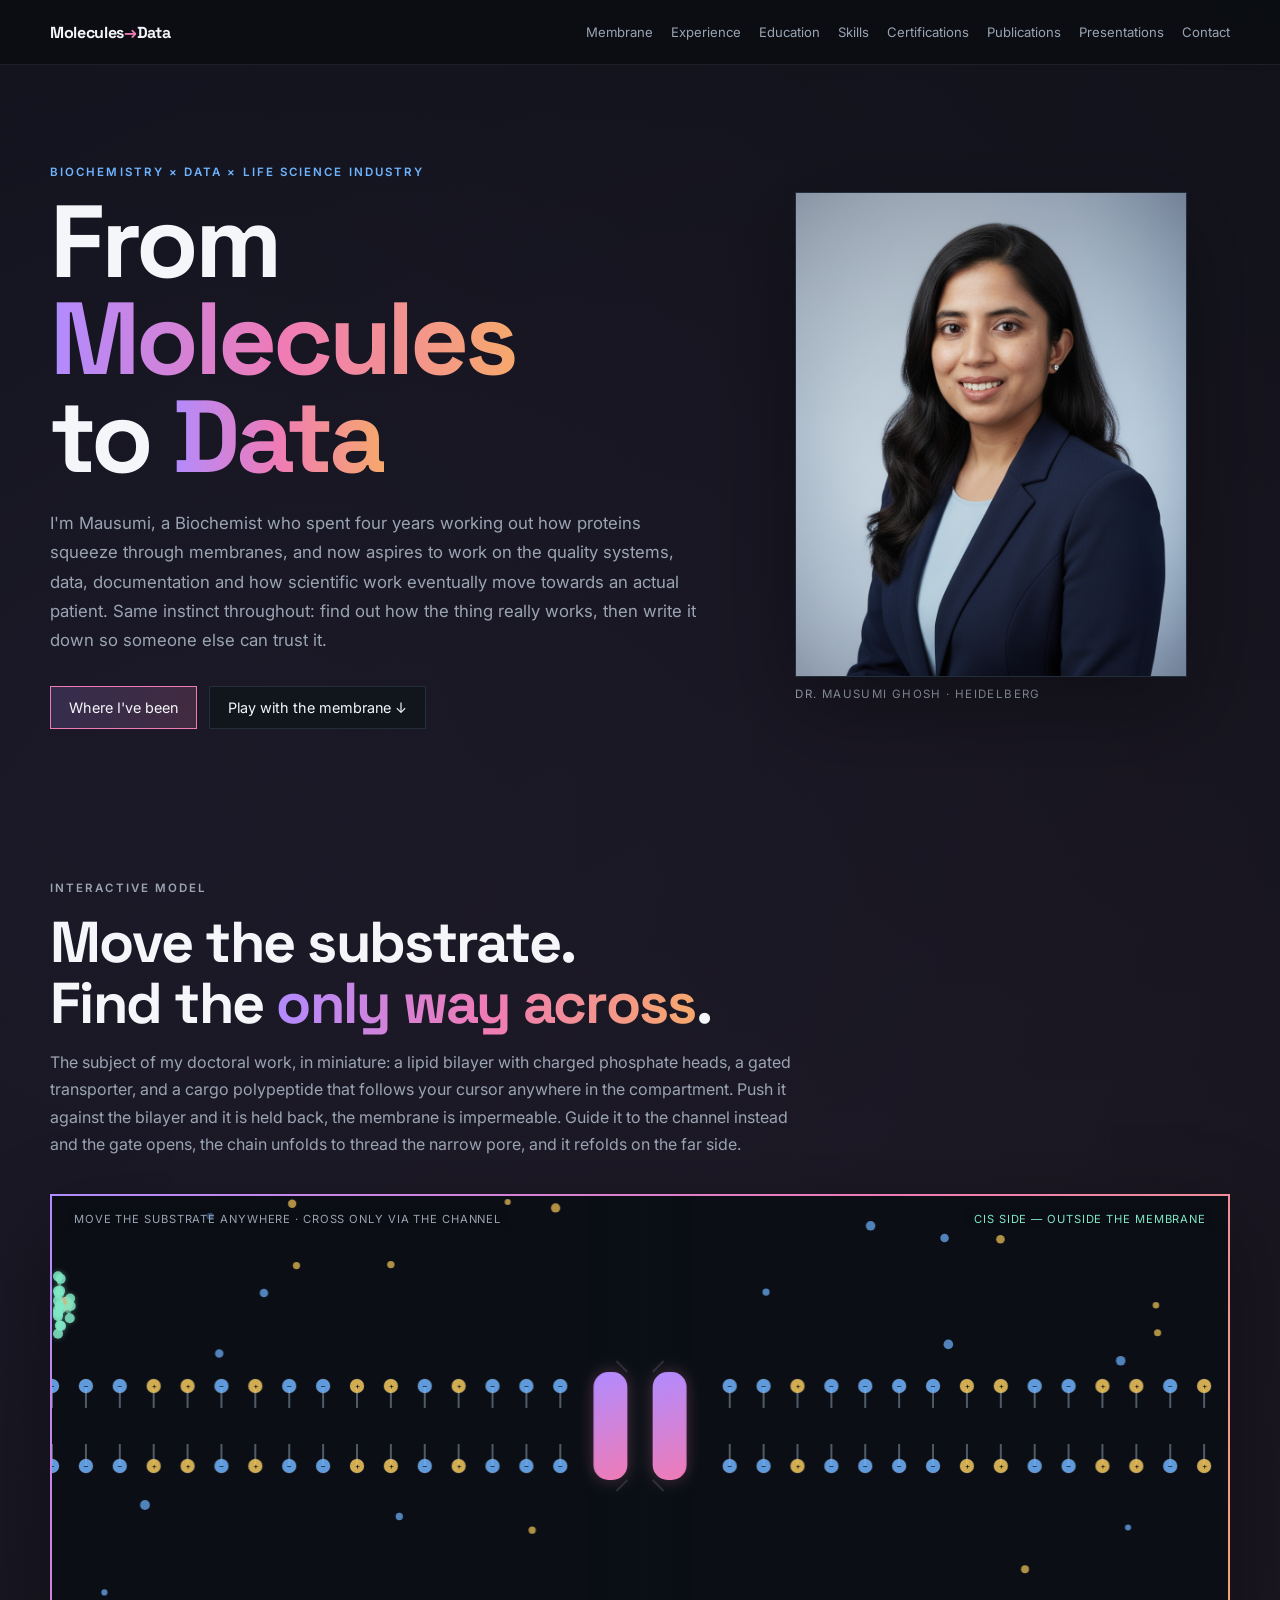
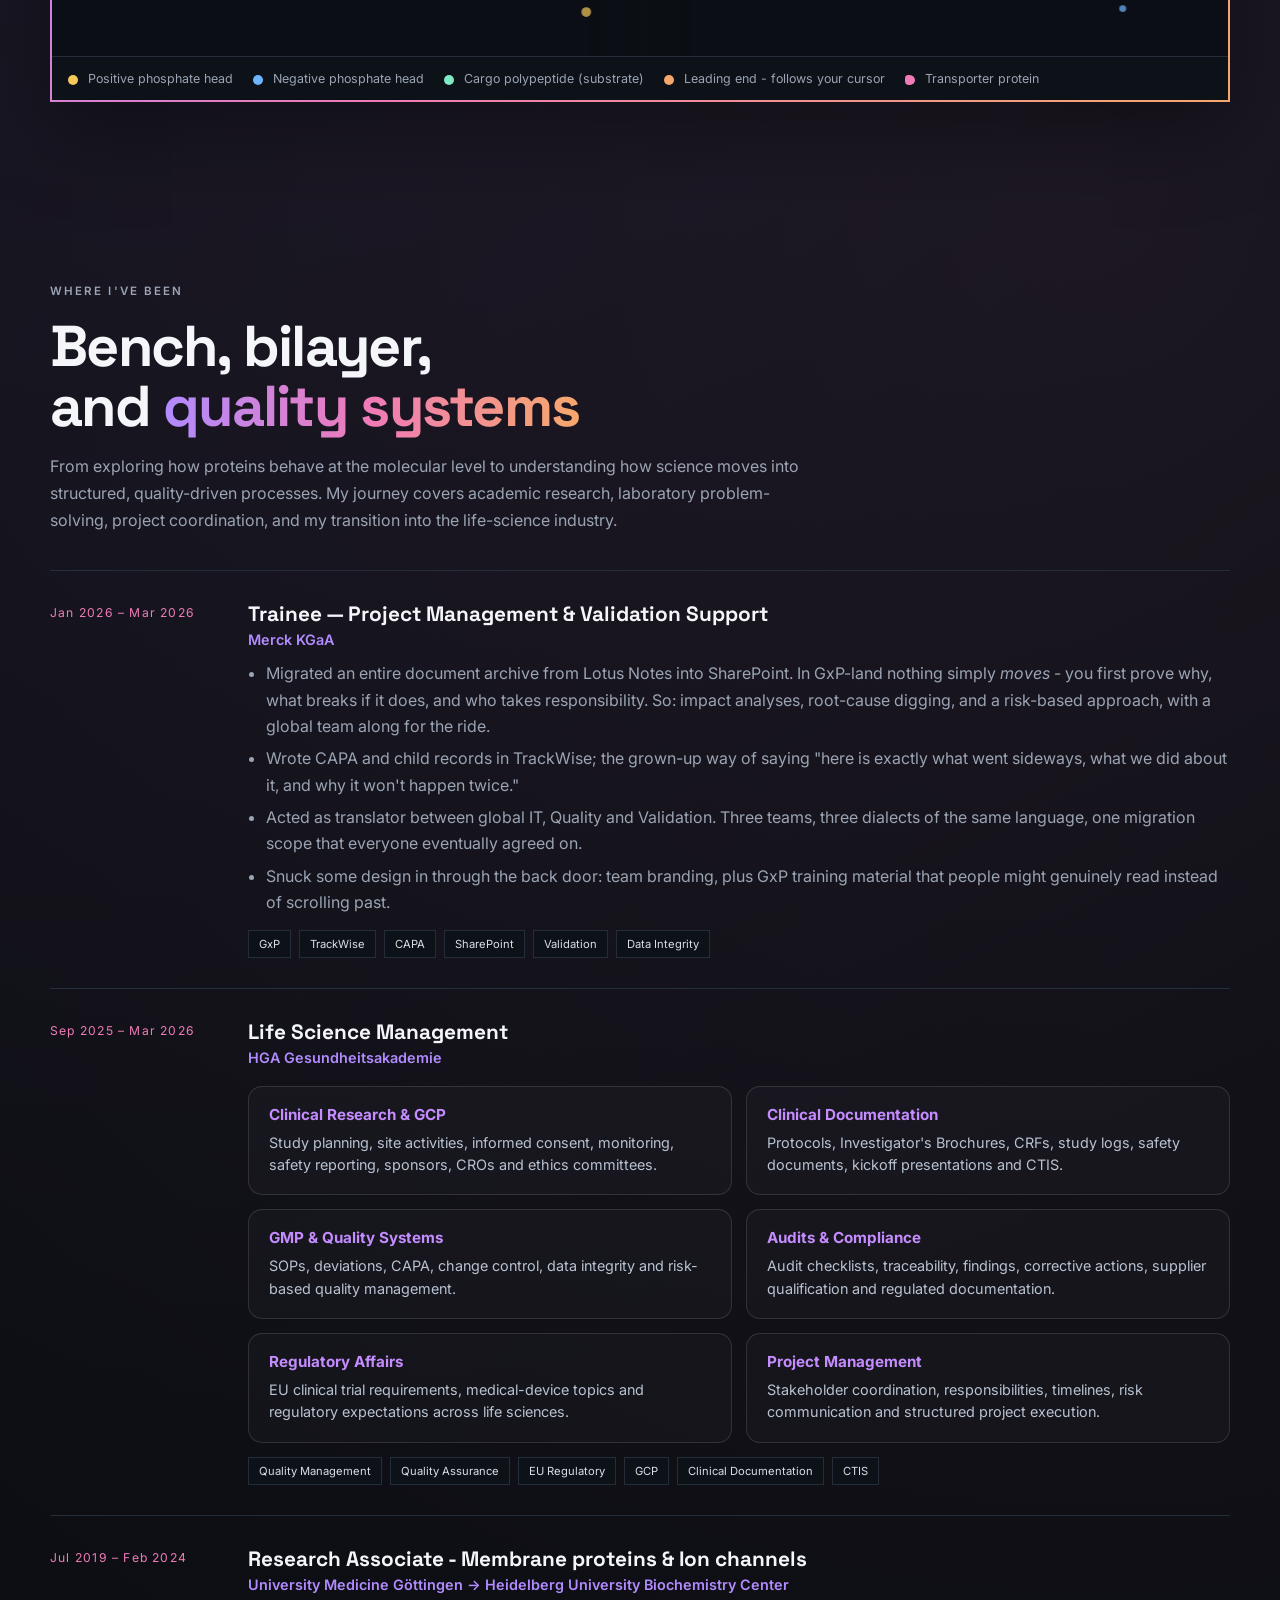
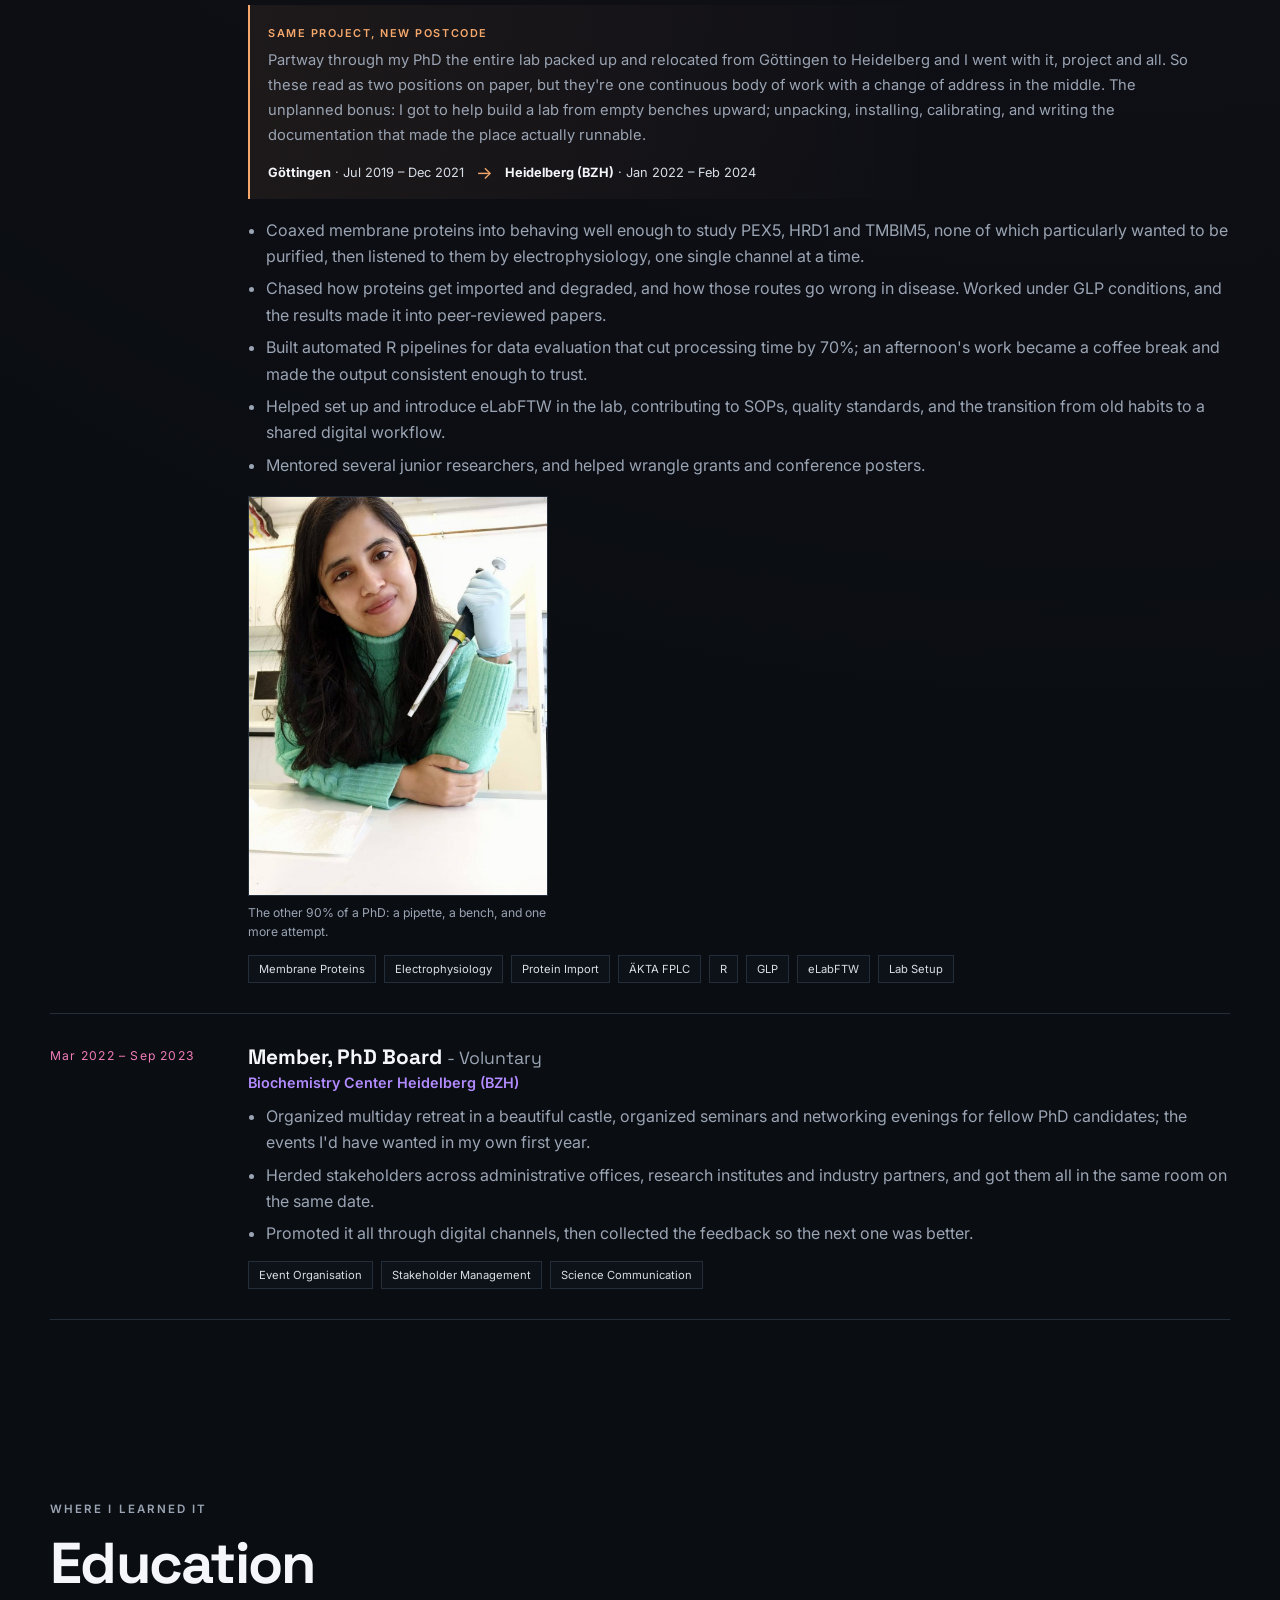
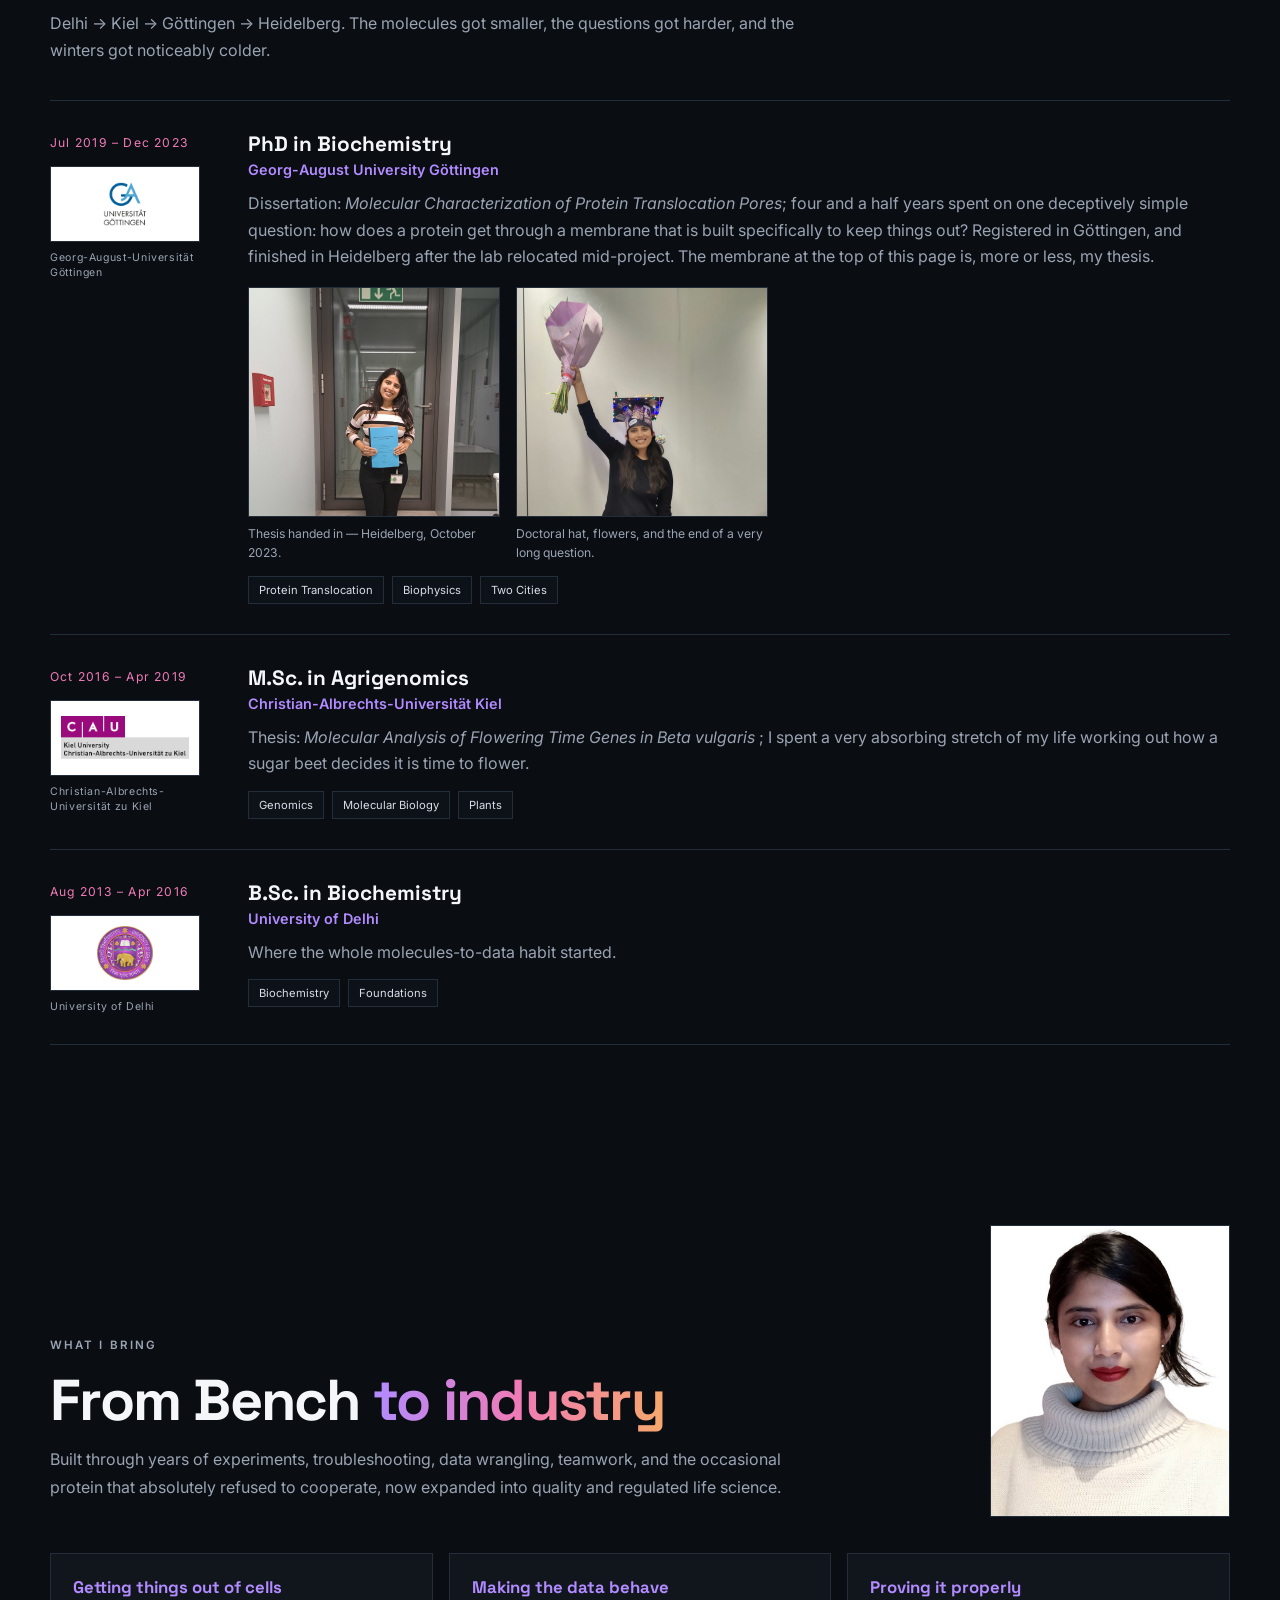
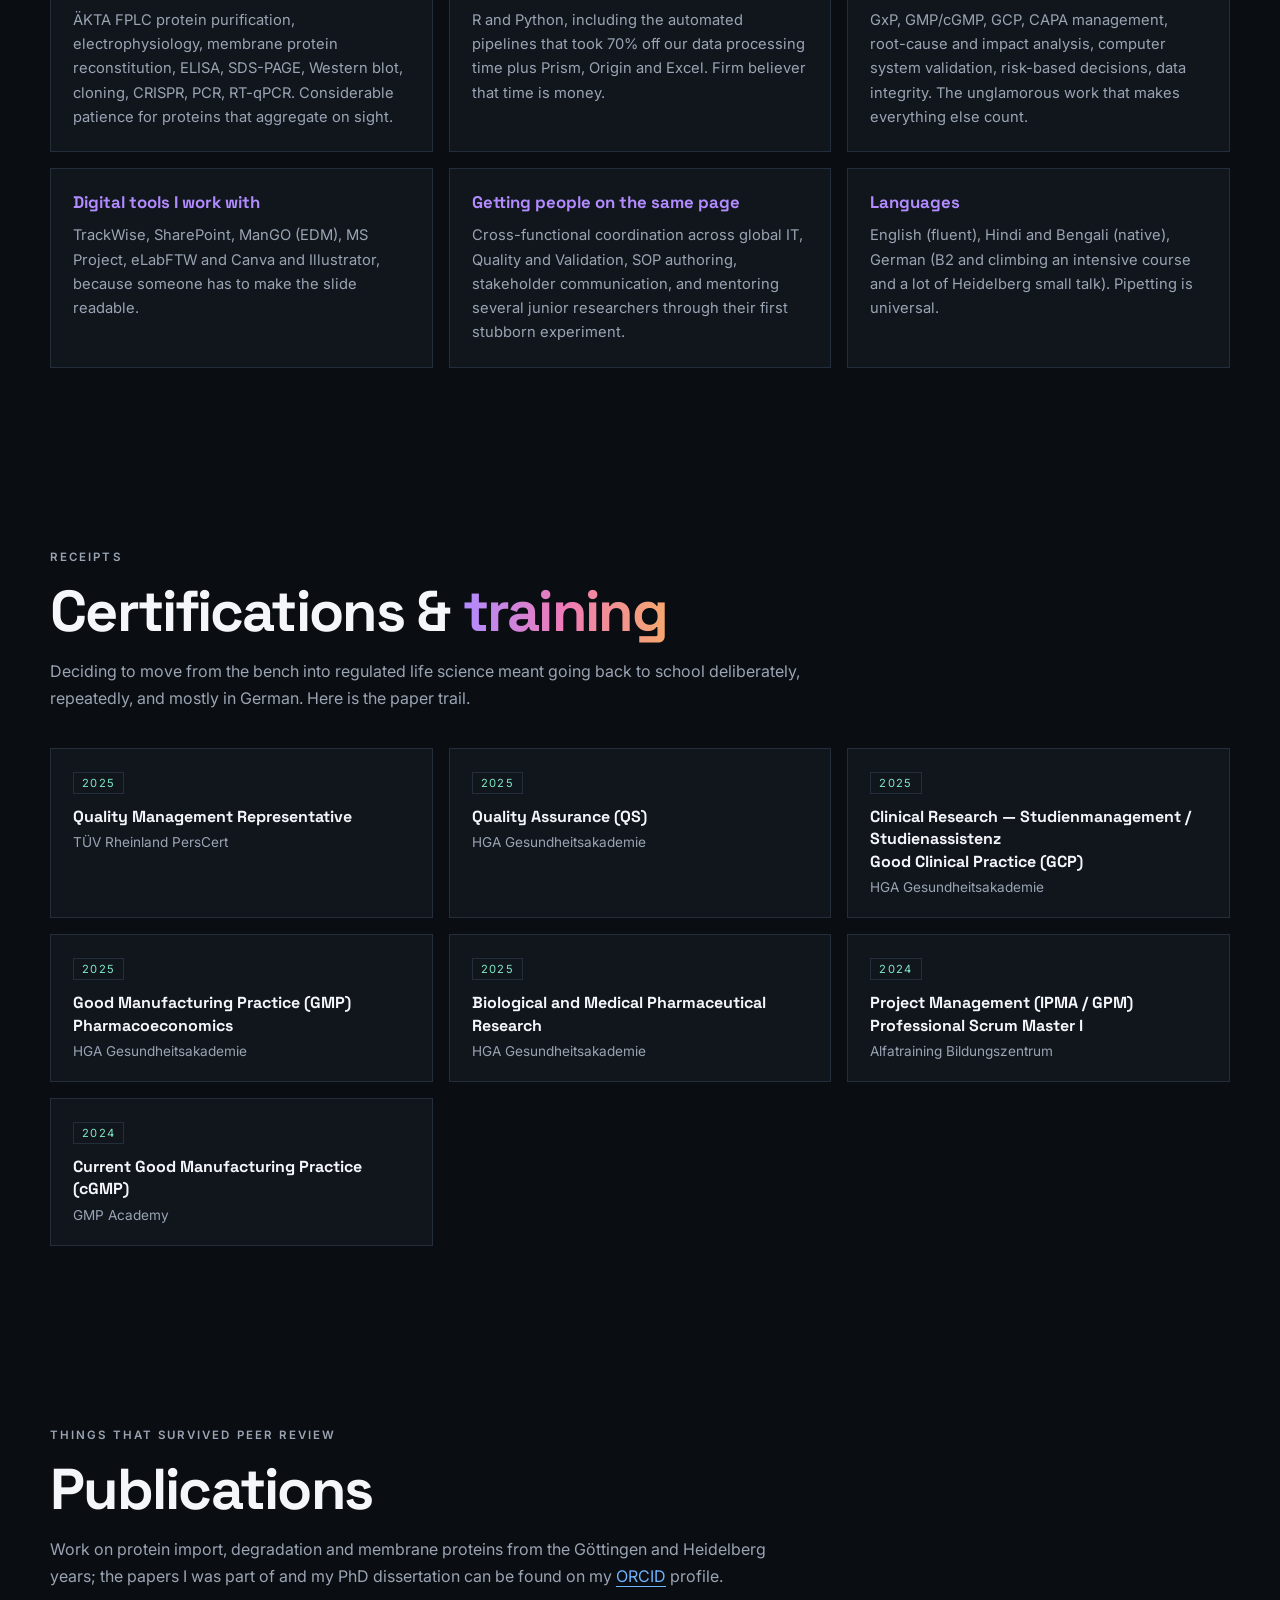
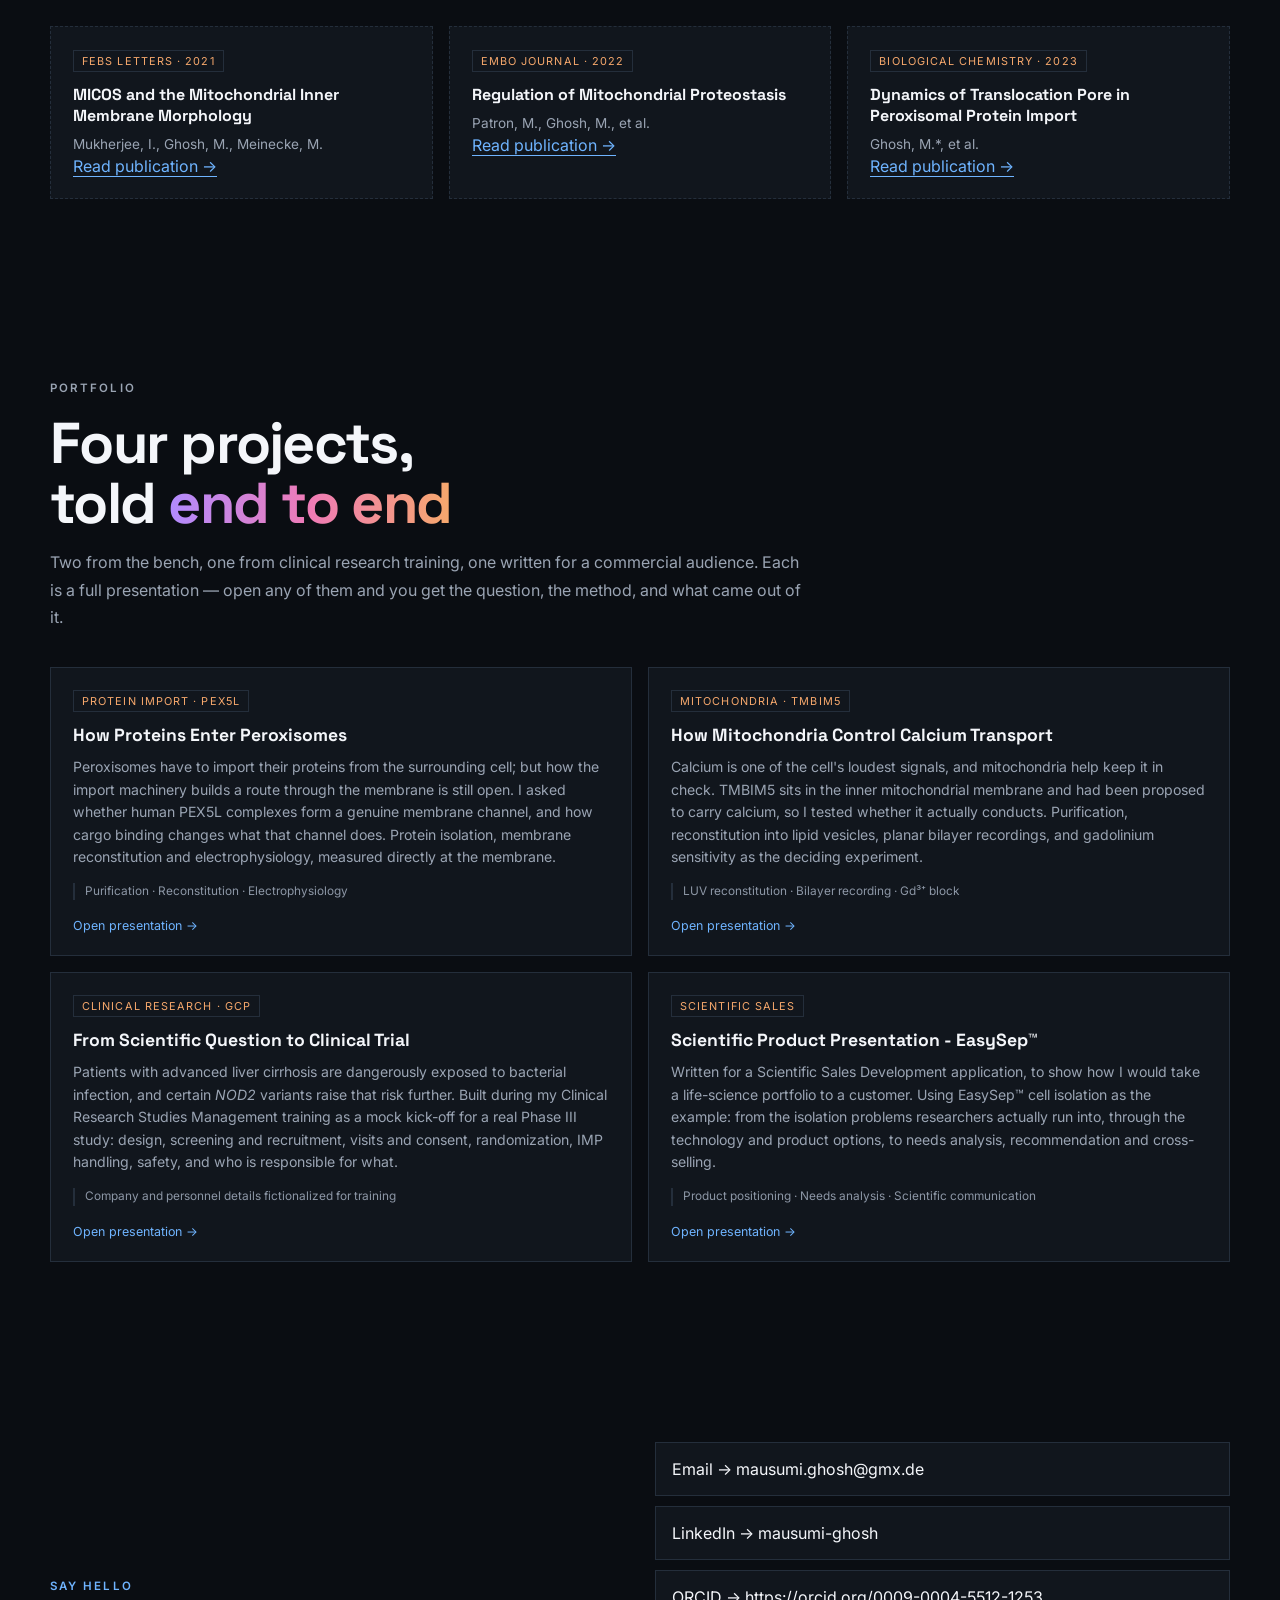
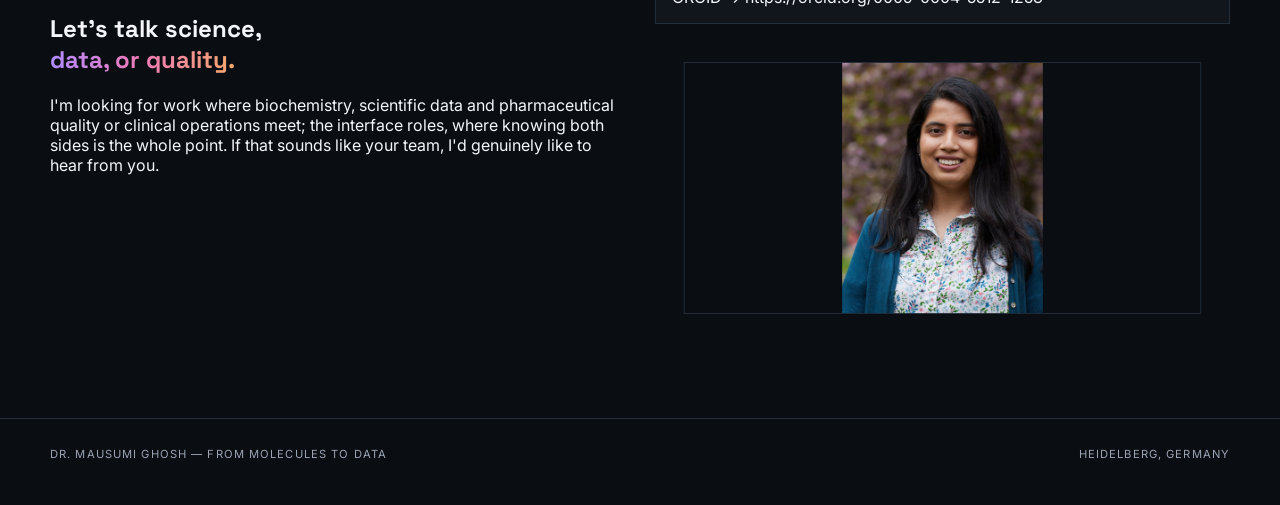
==== commit d66c90d7: "Revert "Refocus portfolio on experimental science and biotech R&D" This reverts commit 45d7299dc2fae" ====
--- a/index.html
+++ b/index.html
@@ -4,7 +4,7 @@
 <meta charset="UTF-8" />
 <meta name="viewport" content="width=device-width, initial-scale=1.0" />
 <title>From Molecules to Data — Dr. Mausumi Ghosh</title>
-<meta name="description" content="Dr. Mausumi Ghosh — PhD biochemist and experimental scientist pursuing biotech and pharma R&amp;D, with expertise in membrane proteins, protein purification, electrophysiology and data analysis." />
+<meta name="description" content="Dr. Mausumi Ghosh — Biochemist bridging membrane protein research, scientific data, and pharmaceutical quality." />
 <link rel="icon" href="data:,">
 <link rel="preconnect" href="https://fonts.googleapis.com">
 <link rel="preconnect" href="https://fonts.gstatic.com" crossorigin>
@@ -18,12 +18,12 @@
     <a class="brand" href="#top">Molecules<span>→</span>Data</a>
     <div class="links">
       <a href="#membrane">Membrane</a>
-      <a href="#presentations">Research</a>
-      <a href="#publications">Publications</a>
       <a href="#experience">Experience</a>
       <a href="#education">Education</a>
       <a href="#skills">Skills</a>
       <a href="#certifications">Certifications</a>
+      <a href="#publications">Publications</a>
+      <a href="#presentations">Presentations</a>
       <a href="#contact">Contact</a>
     </div>
   </div>
@@ -32,15 +32,14 @@
 <header class="hero" id="top">
   <div class="shell hero-inner">
     <div class="hero-copy">
-    <p class="kicker">PhD Biochemist × Experimental Scientist × R&amp;D</p>
+    <p class="kicker">Biochemistry × Data × Life Science Industry</p>
     <h1>From <span class="gradient">Molecules</span><br>to <span class="gradient">Data</span></h1>
-    <p class="lead">I'm Mausumi, a PhD biochemist and hands-on experimental scientist looking for Scientist / R&amp;D
-      roles in biotech and pharma. I spent my doctoral years asking how proteins cross membranes: purifying them,
-      recording single channels, and troubleshooting the experiments in between. I follow the molecules into the
-      data, with quality, documentation and teamwork helping make the science reproducible. Same instinct throughout:
-      find out how the thing really works.</p>
+    <p class="lead">I'm Mausumi, a Biochemist who spent four years working out how proteins squeeze through
+      membranes, and now aspires to work on the quality systems, data, documentation and how scientific work eventually
+       move towards an actual patient.
+      Same instinct throughout: find out how the thing really works, then write it down so someone else can trust it.</p>
     <div class="ctas">
-      <a class="btn primary" href="#presentations">Explore my research</a>
+      <a class="btn primary" href="#experience">Where I've been</a>
       <a class="btn" href="#membrane">Play with the membrane ↓</a>
     </div>
     </div>
@@ -76,108 +75,87 @@
   </div>
 </section>
 
-<section id="presentations">
-  <div class="shell">
-    <div class="section-title">
-      <p class="eyebrow">Research projects &amp; scientific presentations</p>
-      <h2>Molecular questions,<br><span class="gradient">experimental answers</span></h2>
-      <p>Start with PEX5L and TMBIM5: two research projects built on purification, membrane reconstitution and
-        electrophysiology. The presentations follow the question, the experiments and the data.
-        Two additional examples show how I communicate science in clinical training and product contexts.</p>
-    </div>
-    <div class="pres-grid">
-
-      <a class="pres-card" href="assets/presentations/human-pex5-peroxisomal-import.pdf" target="_blank" rel="noopener">
-        <span class="pub-tag">Protein import · PEX5L</span>
-        <h3>How Proteins Enter Peroxisomes</h3>
-        <p>Peroxisomes have to import their proteins from the surrounding cell; but how the import machinery
-          builds a route through the membrane is still open. I asked whether human PEX5L complexes form a genuine
-          membrane channel, and how cargo binding changes what that channel does. Protein isolation, membrane
-          reconstitution and electrophysiology, measured directly at the membrane.</p>
-        <span class="pres-meta">Purification · Reconstitution · Electrophysiology</span>
-        <span class="pres-link">Open presentation →</span>
-      </a>
-
-      <a class="pres-card" href="assets/presentations/tmbim5-calcium-transport.pdf" target="_blank" rel="noopener">
-        <span class="pub-tag">Mitochondria · TMBIM5</span>
-        <h3>How Mitochondria Control Calcium Transport</h3>
-        <p>Calcium is one of the cell's loudest signals, and mitochondria help keep it in check. TMBIM5 sits in the
-          inner mitochondrial membrane and had been proposed to carry calcium, so I tested whether it actually
-          conducts. Purification, reconstitution into lipid vesicles, planar bilayer recordings, and gadolinium
-          sensitivity as the deciding experiment.</p>
-        <span class="pres-meta">LUV reconstitution · Bilayer recording · Gd³⁺ block</span>
-        <span class="pres-link">Open presentation →</span>
-      </a>
-
-      <a class="pres-card" href="assets/presentations/clinical-trial-kickoff.pdf" target="_blank" rel="noopener">
-        <span class="pub-tag">Complementary · Clinical training</span>
-        <h3>From Scientific Question to Clinical Trial</h3>
-        <p>Patients with advanced liver cirrhosis are dangerously exposed to bacterial infection, and certain
-          <em>NOD2</em> variants raise that risk further. Built during my Clinical Research Studies Management
-          training as a mock kick-off for a real Phase III study: design, screening and recruitment, visits and
-          consent, randomization, IMP handling, safety, and who is responsible for what.</p>
-        <span class="pres-meta">Company and personnel details fictionalized for training</span>
-        <span class="pres-link">Open presentation →</span>
-      </a>
-
-      <a class="pres-card" href="assets/presentations/easysep-product-portfolio.pdf" target="_blank" rel="noopener">
-        <span class="pub-tag">Complementary · Science communication</span>
-        <h3>Scientific Product Presentation - EasySep™</h3>
-        <p>Written for a Scientific Sales Development application, to show how I would take a life-science
-          portfolio to a customer. Using EasySep™ cell isolation as the example: from the isolation problems
-          researchers actually run into, through the technology and product options, to needs analysis,
-          recommendation and cross-selling.</p>
-        <span class="pres-meta">Product positioning · Needs analysis · Scientific communication</span>
-        <span class="pres-link">Open presentation →</span>
-      </a>
-
-    </div>
-  </div>
-</section>
-
-<section id="publications">
-  <div class="shell">
-    <div class="section-title">
-      <p class="eyebrow">Things that survived peer review</p>
-      <h2>Publications</h2>
-      <p>Work on protein import, degradation and membrane proteins from the Göttingen and Heidelberg years; the
-        papers I was part of and my PhD dissertation can be found on my
-        <a class="inline-link" href="#" id="orcidLink" target="_blank" rel="noopener">ORCID</a> profile.
-      </p>
-    </div>
-    <div class="pub-grid" id="pubGrid">
-      <div class="pub-card">
-        <span class="pub-tag">FEBS Letters · 2021</span>
-        <h3>MICOS and the Mitochondrial Inner Membrane Morphology</h3>
-        <p>Mukherjee, I., Ghosh, M., Meinecke, M.</p>
-        <a class="inline-link" href="https://doi.org/10.1002/1873-3468.14089" target="_blank" rel="noopener">Read publication →</a>
-      </div>
-      <div class="pub-card">
-        <span class="pub-tag">EMBO Journal · 2022</span>
-        <h3>Regulation of Mitochondrial Proteostasis</h3>
-        <p>Patron, M., Ghosh, M., et al.</p>
-        <a class="inline-link" href="https://doi.org/10.15252/embj.2021110476" target="_blank" rel="noopener">Read publication →</a>
-      </div>
-      <div class="pub-card">
-        <span class="pub-tag">Biological Chemistry · 2023</span>
-        <h3>Dynamics of Translocation Pore in Peroxisomal Protein Import</h3>
-        <p>Ghosh, M.*, et al.</p>
-        <a class="inline-link" href="https://www.degruyterbrill.com/document/doi/10.1515/hsz-2022-0170/html" target="_blank" rel="noopener">Read publication →</a>
-      </div>
-    </div>
-  </div>
-</section>
-
 <section id="experience">
   <div class="shell">
     <div class="section-title">
-      <p class="eyebrow">Research first, with industry perspective</p>
-      <h2>Bench, bilayer,<br>and <span class="gradient">the next experiment</span></h2>
-      <p>My foundation is experimental biochemistry: designing experiments, purifying proteins, recording channels
-        and making sense of the data. My Merck experience and further training add quality systems, documentation
-        and project coordination to that scientific toolkit.</p>
+      <p class="eyebrow">Where I've been</p>
+      <h2>Bench, bilayer,<br>and <span class="gradient">quality systems</span></h2>
+      <p>From exploring how proteins behave at the molecular level to understanding how 
+        science moves into structured, quality-driven processes. My journey covers academic 
+        research, laboratory problem-solving, project coordination, and my transition into 
+        the life-science industry.  </p>
     </div>
     <div class="timeline">
+
+      <div class="timeline-item">
+        <div class="timeline-date">Jan 2026 – Mar 2026</div>
+        <div class="timeline-body">
+          <h3>Trainee — Project Management &amp; Validation Support</h3>
+          <p class="org">Merck KGaA</p>
+          <ul>
+            <li>Migrated an entire document archive from Lotus Notes into SharePoint. In GxP-land nothing simply
+              <em>moves</em> - you first prove why, what breaks if it does, and who takes responsibility. So: impact
+              analyses, root-cause digging, and a risk-based approach, with a global team along for the ride.</li>
+            <li>Wrote CAPA and child records in TrackWise; the grown-up way of saying "here is exactly what went
+              sideways, what we did about it, and why it won't happen twice."</li>
+            <li>Acted as translator between global IT, Quality and Validation. Three teams, three dialects of the
+              same language, one migration scope that everyone eventually agreed on.</li>
+            <li>Snuck some design in through the back door: team branding, plus GxP training material that people
+              might genuinely read instead of scrolling past.</li>
+          </ul>
+          <div class="tag-row">
+            <span class="tag">GxP</span><span class="tag">TrackWise</span><span class="tag">CAPA</span>
+            <span class="tag">SharePoint</span><span class="tag">Validation</span><span class="tag">Data Integrity</span>
+          </div>
+        </div>
+      </div>
+
+ <div class="timeline-item">
+  <div class="timeline-date">Sep 2025 – Mar 2026</div>
+
+  <div class="timeline-body">
+    <h3>Life Science Management</h3>
+    <p class="org">HGA Gesundheitsakademie</p>
+
+    <div class="learning-grid">
+
+      <div class="learning-card">
+        <h4>Clinical Research & GCP</h4>
+        <p>Study planning, site activities, informed consent, monitoring, safety reporting, sponsors, CROs and ethics committees.</p>
+      </div>
+
+      <div class="learning-card">
+        <h4>Clinical Documentation</h4>
+        <p>Protocols, Investigator's Brochures, CRFs, study logs, safety documents, kickoff presentations and CTIS.</p>
+      </div>
+
+      <div class="learning-card">
+        <h4>GMP & Quality Systems</h4>
+        <p>SOPs, deviations, CAPA, change control, data integrity and risk-based quality management.</p>
+      </div>
+
+      <div class="learning-card">
+        <h4>Audits & Compliance</h4>
+        <p>Audit checklists, traceability, findings, corrective actions, supplier qualification and regulated documentation.</p>
+      </div>
+
+      <div class="learning-card">
+        <h4>Regulatory Affairs</h4>
+        <p>EU clinical trial requirements, medical-device topics and regulatory expectations across life sciences.</p>
+      </div>
+
+      <div class="learning-card">
+        <h4>Project Management</h4>
+        <p>Stakeholder coordination, responsibilities, timelines, risk communication and structured project execution.</p>
+      </div>
+
+    </div>
+          <div class="tag-row">
+            <span class="tag">Quality Management</span><span class="tag">Quality Assurance</span><span class="tag">EU Regulatory</span><span class="tag">GCP</span><span class="tag">Clinical Documentation</span>
+            <span class="tag">CTIS</span>
+          </div>
+        </div>
+      </div>
 
       <div class="timeline-item">
         <div class="timeline-date">Jul 2019 – Feb 2024</div>
@@ -187,9 +165,11 @@
 
           <div class="move-note">
             <span class="move-label">Same project, new postcode</span>
-            <p>My PhD project moved with the lab from Göttingen to Heidelberg: one continuous body of research,
-              two postcodes. Along the way, I helped build a working lab from empty benches: installing equipment,
-              calibrating instruments and documenting how to keep it all running.</p>
+            <p>Partway through my PhD the entire lab packed up and relocated from Göttingen to Heidelberg and I
+              went with it, project and all. So these read as two positions on paper, but they're one continuous
+              body of work with a change of address in the middle. The unplanned bonus: I got to help build a lab
+              from empty benches upward; unpacking, installing, calibrating, and writing the documentation that
+              made the place actually runnable.</p>
             <div class="move-legs">
               <span><strong>Göttingen</strong> · Jul 2019 – Dec 2021</span>
               <span class="move-arrow">→</span>
@@ -198,12 +178,11 @@
           </div>
 
           <ul>
-            <li>Investigated protein import, degradation and membrane transport through work on PEX5, HRD1 and
-              TMBIM5, combining protein purification, membrane reconstitution and single-channel electrophysiology.</li>
-            <li>Designed experiments and troubleshot purification and recording conditions to connect molecular
-              questions with measurable results. Stubborn proteins were regular collaborators.</li>
-            <li>Studied how protein import and degradation pathways relate to disease, working under GLP
-              conditions and contributing to peer-reviewed publications.</li>
+            <li>Coaxed membrane proteins into behaving well enough to study PEX5, HRD1 and TMBIM5, none of which
+              particularly wanted to be purified, then listened to them by electrophysiology, one single channel
+              at a time.</li>
+            <li>Chased how proteins get imported and degraded, and how those routes go wrong in disease. Worked
+              under GLP conditions, and the results made it into peer-reviewed papers.</li>
             <li>Built automated R pipelines for data evaluation that cut processing time by 70%; an afternoon's
               work became a coffee break and made the output consistent enough to trust.</li>
             <li>Helped set up and introduce eLabFTW in the lab, contributing to SOPs, quality standards, and
@@ -216,78 +195,9 @@
           </figure>
           <div class="tag-row">
             <span class="tag">Membrane Proteins</span><span class="tag">Electrophysiology</span>
-            <span class="tag">Protein Purification</span><span class="tag">Experimental Design</span>
-            <span class="tag">Troubleshooting</span><span class="tag">Protein Import</span><span class="tag">ÄKTA FPLC</span>
+            <span class="tag">Protein Import</span><span class="tag">ÄKTA FPLC</span>
             <span class="tag">R</span><span class="tag">GLP</span><span class="tag">eLabFTW</span>
             <span class="tag">Lab Setup</span>
-          </div>
-        </div>
-      </div>
-
-      <div class="timeline-item">
-        <div class="timeline-date">Jan 2026 – Mar 2026</div>
-        <div class="timeline-body">
-          <h3>Trainee — Project Management &amp; Validation Support</h3>
-          <p class="org">Merck KGaA · Complementary industry experience</p>
-          <ul>
-            <li>Migrated a document archive from Lotus Notes to SharePoint with a global team, using impact
-              analysis, root-cause investigation and a risk-based approach in a GxP environment.</li>
-            <li>Wrote CAPA and child records in TrackWise, documenting what went wrong, the actions taken and
-              measures to prevent recurrence.</li>
-            <li>Coordinated global IT, Quality and Validation around a shared migration scope. Three teams,
-              three dialects, one set of responsibilities.</li>
-            <li>Created team branding and GxP training material that people might actually read.</li>
-          </ul>
-          <div class="tag-row">
-            <span class="tag">GxP</span><span class="tag">TrackWise</span><span class="tag">CAPA</span>
-            <span class="tag">SharePoint</span><span class="tag">Validation</span><span class="tag">Data Integrity</span>
-          </div>
-        </div>
-      </div>
-
- <div class="timeline-item">
-  <div class="timeline-date">Sep 2025 – Mar 2026</div>
-
-  <div class="timeline-body">
-    <h3>Life Science Management — Further Training</h3>
-    <p class="org">HGA Gesundheitsakademie</p>
-
-    <div class="learning-grid">
-
-      <div class="learning-card">
-        <h4>Clinical Research & GCP</h4>
-        <p>Study planning, site activities, informed consent, monitoring, safety reporting, sponsors, CROs and ethics committees.</p>
-      </div>
-
-      <div class="learning-card">
-        <h4>Clinical Documentation</h4>
-        <p>Protocols, Investigator's Brochures, CRFs, study logs, safety documents, kickoff presentations and CTIS.</p>
-      </div>
-
-      <div class="learning-card">
-        <h4>GMP & Quality Systems</h4>
-        <p>SOPs, deviations, CAPA, change control, data integrity and risk-based quality management.</p>
-      </div>
-
-      <div class="learning-card">
-        <h4>Audits & Compliance</h4>
-        <p>Audit checklists, traceability, findings, corrective actions, supplier qualification and regulated documentation.</p>
-      </div>
-
-      <div class="learning-card">
-        <h4>Regulatory Affairs</h4>
-        <p>EU clinical trial requirements, medical-device topics and regulatory expectations across life sciences.</p>
-      </div>
-
-      <div class="learning-card">
-        <h4>Project Management</h4>
-        <p>Stakeholder coordination, responsibilities, timelines, risk communication and structured project execution.</p>
-      </div>
-
-    </div>
-          <div class="tag-row">
-            <span class="tag">Quality Management</span><span class="tag">Quality Assurance</span><span class="tag">EU Regulatory</span><span class="tag">GCP</span><span class="tag">Clinical Documentation</span>
-            <span class="tag">CTIS</span>
           </div>
         </div>
       </div>
@@ -404,10 +314,10 @@
     <div class="skills-intro">
     <div class="section-title">
       <p class="eyebrow">What I bring </p>
-      <h2>From the bench <span class="gradient">to the data</span></h2>
-      <p>Protein biochemistry, molecular biology and experimental problem-solving are my core.
-        Data analysis helps me interpret the results; documentation, quality awareness and teamwork
-        help others build on them. Patience with uncooperative proteins comes included.</p>
+      <h2>From Bench <span class="gradient">to industry</span></h2>
+      <p>Built through years of experiments, troubleshooting, data wrangling, teamwork, 
+        and the occasional protein that absolutely refused to cooperate, now expanded 
+        into quality and regulated life science. </p>
     </div>
       <figure class="portrait-plate">
         <img src="docs/Images/Personal Pics/IMG_20201010_193233.jpg" alt="Portrait of Dr. Mausumi Ghosh" loading="lazy" width="700" height="936">
@@ -415,31 +325,29 @@
     </div>
     <div class="skill-grid">
       <div class="skill-card">
-        <h3>Protein purification &amp; electrophysiology</h3>
-        <p>ÄKTA FPLC protein purification, membrane protein reconstitution and single-channel electrophysiology;
-          ELISA, SDS-PAGE and Western blot. From getting a protein out of cells to asking what it actually does.</p>
-      </div>
-      <div class="skill-card">
-        <h3>Molecular biology &amp; experimental design</h3>
-        <p>Cloning, CRISPR, PCR and RT-qPCR, alongside experimental design and troubleshooting.
-          Turning a molecular question into an experiment, then figuring out what to try when it refuses to cooperate.</p>
+        <h3>Getting things out of cells</h3>
+        <p>ÄKTA FPLC protein purification, electrophysiology, membrane protein reconstitution, ELISA, SDS-PAGE,
+          Western blot, cloning, CRISPR, PCR, RT-qPCR. Considerable patience for proteins that aggregate on sight.</p>
       </div>
       <div class="skill-card">
         <h3>Making the data behave</h3>
-        <p>Scientific data analysis in R, Python, Prism, Origin and Excel. Built automated R pipelines that cut
-          processing time by 70%, making evaluation consistent and leaving more time for the next experiment.</p>
+        <p>R and Python, including the automated pipelines that took 70% off our data processing time plus Prism,
+          Origin and Excel. Firm believer that time is money.</p>
       </div>
       <div class="skill-card">
-        <h3>Quality &amp; documentation</h3>
-        <p>Merck experience and training in GxP, GMP/cGMP, GCP, CAPA, root-cause and impact analysis,
-          computer system validation, risk-based decisions and data integrity. Tools: TrackWise, SharePoint,
-          ManGO (EDM) and eLabFTW.</p>
+        <h3>Proving it properly</h3>
+        <p>GxP, GMP/cGMP, GCP, CAPA management, root-cause and impact analysis, computer system validation,
+          risk-based decisions, data integrity. The unglamorous work that makes everything else count.</p>
+      </div>
+      <div class="skill-card">
+        <h3>Digital tools I work with</h3>
+        <p>TrackWise, SharePoint, ManGO (EDM), MS Project, eLabFTW and Canva and Illustrator,
+          because someone has to make the slide readable.</p>
       </div>
       <div class="skill-card">
         <h3>Getting people on the same page</h3>
-        <p>Mentoring junior researchers, writing SOPs and communicating science across disciplines.
-          Project coordination with global IT, Quality and Validation; MS Project for planning,
-          Canva and Illustrator for slides someone can follow.</p>
+        <p>Cross-functional coordination across global IT, Quality and Validation, SOP authoring, stakeholder
+          communication, and mentoring several junior researchers through their first stubborn experiment.</p>
       </div>
       <div class="skill-card">
         <h3>Languages</h3>
@@ -455,9 +363,8 @@
     <div class="section-title">
       <p class="eyebrow">Receipts</p>
       <h2>Certifications &amp; <span class="gradient">training</span></h2>
-      <p>Extra tools for a scientist working in biotech and pharma: quality systems, clinical research and
-        project management. Learned deliberately, often in German, to complement the work at the bench.
-        Here is the paper trail.</p>
+      <p>Deciding to move from the bench into regulated life science meant going back to school deliberately,
+        repeatedly, and mostly in German. Here is the paper trail.</p>
     </div>
     <div class="cert-grid">
       <div class="cert-card">
@@ -495,6 +402,97 @@
         <h3>Current Good Manufacturing Practice (cGMP)</h3>
         <p>GMP Academy</p>
       </div>
+    </div>
+  </div>
+</section>
+
+<section id="publications">
+  <div class="shell">
+    <div class="section-title">
+      <p class="eyebrow">Things that survived peer review</p>
+      <h2>Publications</h2>
+      <p>Work on protein import, degradation and membrane proteins from the Göttingen and Heidelberg years; the
+        papers I was part of and my PhD dissertation can be found on my 
+        <a class="inline-link" href="#" id="orcidLink" target="_blank" rel="noopener">ORCID</a> profile.
+      </p>
+    </div>
+    <div class="pub-grid" id="pubGrid">
+      <div class="pub-card">
+        <span class="pub-tag">FEBS Letters · 2021</span>
+        <h3>MICOS and the Mitochondrial Inner Membrane Morphology</h3>
+        <p>Mukherjee, I., Ghosh, M., Meinecke, M.</p>
+        <a class="inline-link" href="https://doi.org/10.1002/1873-3468.14089" target="_blank" rel="noopener">Read publication →</a>
+      </div>
+      <div class="pub-card">
+        <span class="pub-tag">EMBO Journal · 2022</span>
+        <h3>Regulation of Mitochondrial Proteostasis</h3>
+        <p>Patron, M., Ghosh, M., et al.</p>
+        <a class="inline-link" href="https://doi.org/10.15252/embj.2021110476" target="_blank" rel="noopener">Read publication →</a>
+      </div>
+      <div class="pub-card">
+        <span class="pub-tag">Biological Chemistry · 2023</span>
+        <h3>Dynamics of Translocation Pore in Peroxisomal Protein Import</h3>
+        <p>Ghosh, M.*, et al.</p>
+        <a class="inline-link" href="https://www.degruyterbrill.com/document/doi/10.1515/hsz-2022-0170/html" target="_blank" rel="noopener">Read publication →</a>
+      </div>
+    </div>
+  </div>
+</section>
+
+<section id="presentations">
+  <div class="shell">
+    <div class="section-title">
+      <p class="eyebrow">Portfolio</p>
+      <h2>Four projects,<br>told <span class="gradient">end to end</span></h2>
+      <p>Two from the bench, one from clinical research training, one written for a commercial audience. Each is a
+        full presentation — open any of them and you get the question, the method, and what came out of it.</p>
+    </div>
+    <div class="pres-grid">
+
+      <a class="pres-card" href="assets/presentations/human-pex5-peroxisomal-import.pdf" target="_blank" rel="noopener">
+        <span class="pub-tag">Protein import · PEX5L</span>
+        <h3>How Proteins Enter Peroxisomes</h3>
+        <p>Peroxisomes have to import their proteins from the surrounding cell; but how the import machinery
+          builds a route through the membrane is still open. I asked whether human PEX5L complexes form a genuine
+          membrane channel, and how cargo binding changes what that channel does. Protein isolation, membrane
+          reconstitution and electrophysiology, measured directly at the membrane.</p>
+        <span class="pres-meta">Purification · Reconstitution · Electrophysiology</span>
+        <span class="pres-link">Open presentation →</span>
+      </a>
+
+      <a class="pres-card" href="assets/presentations/tmbim5-calcium-transport.pdf" target="_blank" rel="noopener">
+        <span class="pub-tag">Mitochondria · TMBIM5</span>
+        <h3>How Mitochondria Control Calcium Transport</h3>
+        <p>Calcium is one of the cell's loudest signals, and mitochondria help keep it in check. TMBIM5 sits in the
+          inner mitochondrial membrane and had been proposed to carry calcium, so I tested whether it actually
+          conducts. Purification, reconstitution into lipid vesicles, planar bilayer recordings, and gadolinium
+          sensitivity as the deciding experiment.</p>
+        <span class="pres-meta">LUV reconstitution · Bilayer recording · Gd³⁺ block</span>
+        <span class="pres-link">Open presentation →</span>
+      </a>
+
+      <a class="pres-card" href="assets/presentations/clinical-trial-kickoff.pdf" target="_blank" rel="noopener">
+        <span class="pub-tag">Clinical research · GCP</span>
+        <h3>From Scientific Question to Clinical Trial</h3>
+        <p>Patients with advanced liver cirrhosis are dangerously exposed to bacterial infection, and certain
+          <em>NOD2</em> variants raise that risk further. Built during my Clinical Research Studies Management
+          training as a mock kick-off for a real Phase III study: design, screening and recruitment, visits and
+          consent, randomization, IMP handling, safety, and who is responsible for what.</p>
+        <span class="pres-meta">Company and personnel details fictionalized for training</span>
+        <span class="pres-link">Open presentation →</span>
+      </a>
+
+      <a class="pres-card" href="assets/presentations/easysep-product-portfolio.pdf" target="_blank" rel="noopener">
+        <span class="pub-tag">Scientific sales</span>
+        <h3>Scientific Product Presentation - EasySep™</h3>
+        <p>Written for a Scientific Sales Development application, to show how I would take a life-science
+          portfolio to a customer. Using EasySep™ cell isolation as the example: from the isolation problems
+          researchers actually run into, through the technology and product options, to needs analysis,
+          recommendation and cross-selling.</p>
+        <span class="pres-meta">Product positioning · Needs analysis · Scientific communication</span>
+        <span class="pres-link">Open presentation →</span>
+      </a>
+
     </div>
   </div>
 </section>
@@ -503,11 +501,10 @@
   <div class="shell contact-grid">
     <div>
       <p class="eyebrow">Say hello</p>
-      <h2>Let's talk molecules,<br><span class="gradient">and the next experiment.</span></h2>
-      <p>I'm looking for Scientist / R&amp;D roles in biotech and pharma where I can bring protein biochemistry,
-        molecular biology and data analysis to the bench. I also bring an understanding of documentation,
-        quality systems and interdisciplinary teamwork. If your team has a molecular question to untangle,
-        I'd like to hear from you.</p>
+      <h2>Let's talk science,<br><span class="gradient">data, or quality.</span></h2>
+      <p>I'm looking for work where biochemistry, scientific data and pharmaceutical quality or clinical operations
+        meet; the interface roles, where knowing both sides is the whole point. If that sounds like your team,
+        I'd genuinely like to hear from you.</p>
     </div>
     <div class="contact-links">
       <a class="contact-link" href="mailto:mausumi.ghosh@gmx.de">Email → mausumi.ghosh@gmx.de</a>
